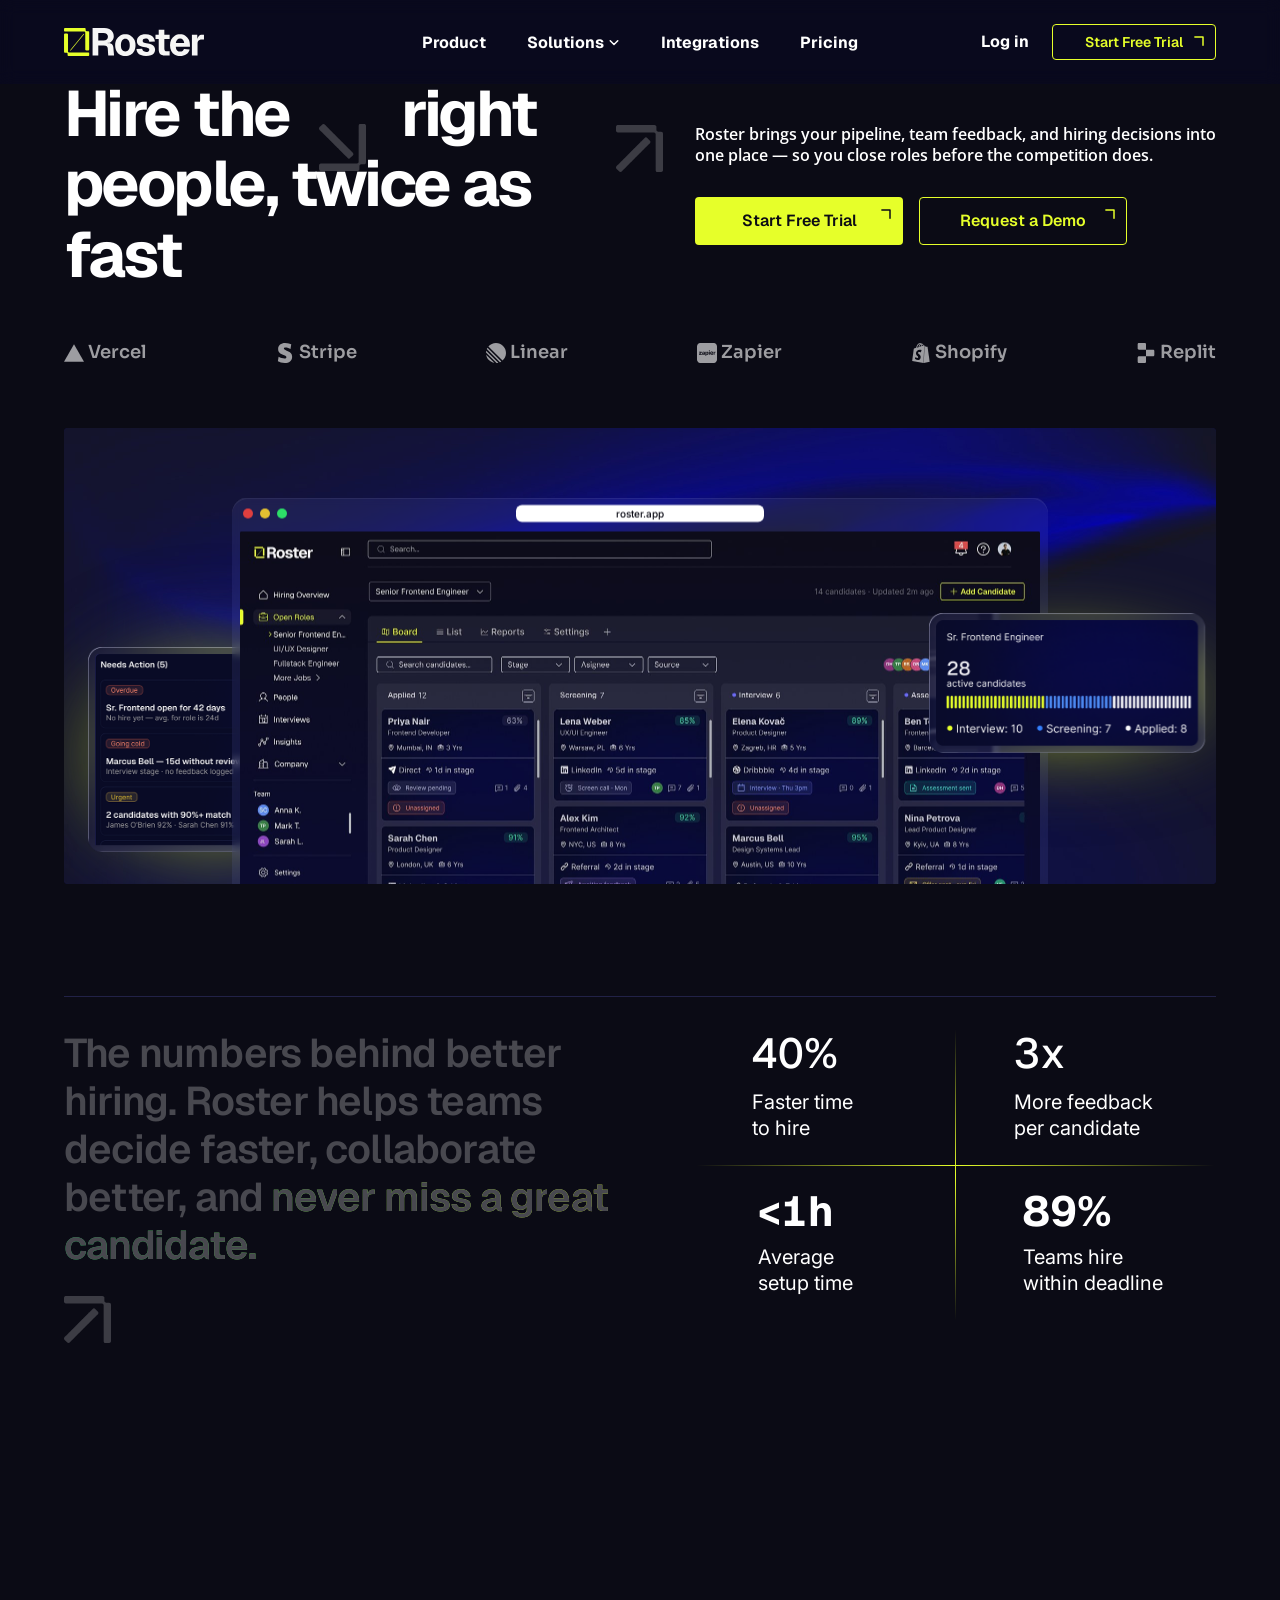
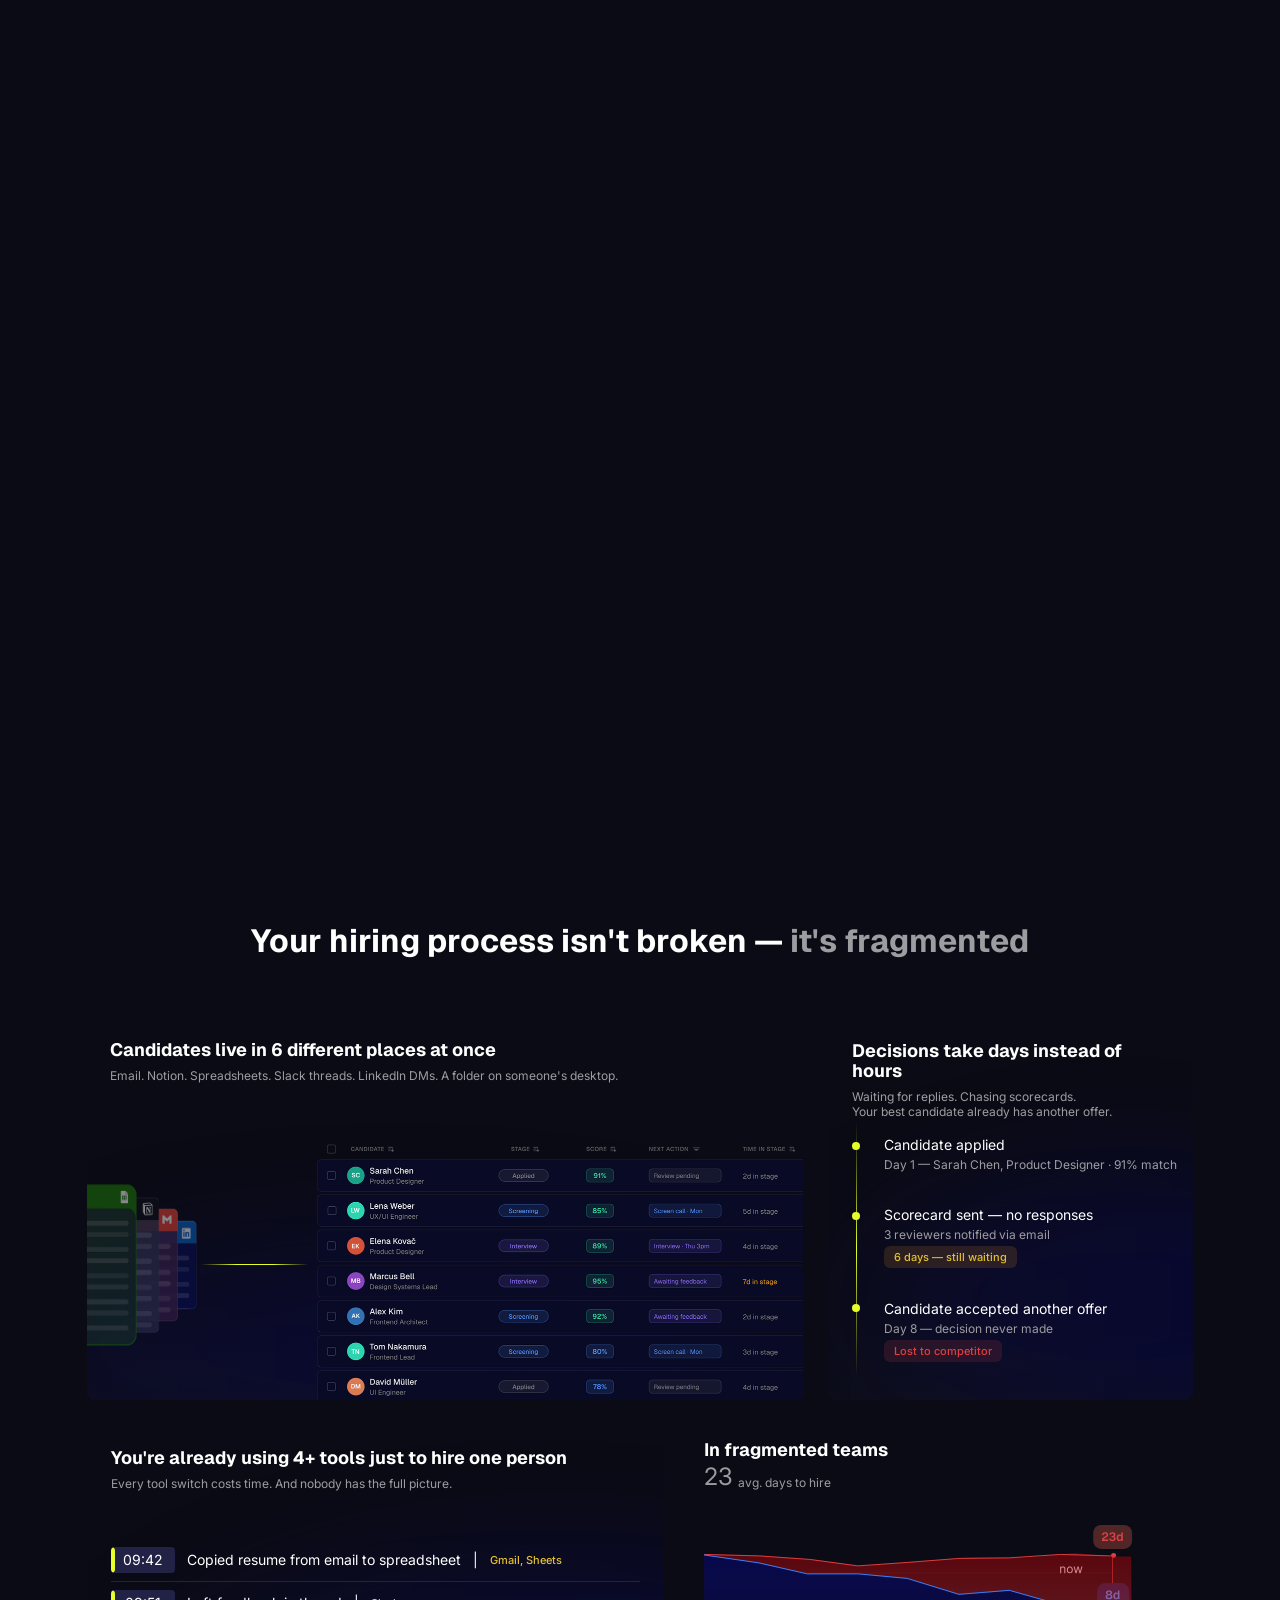
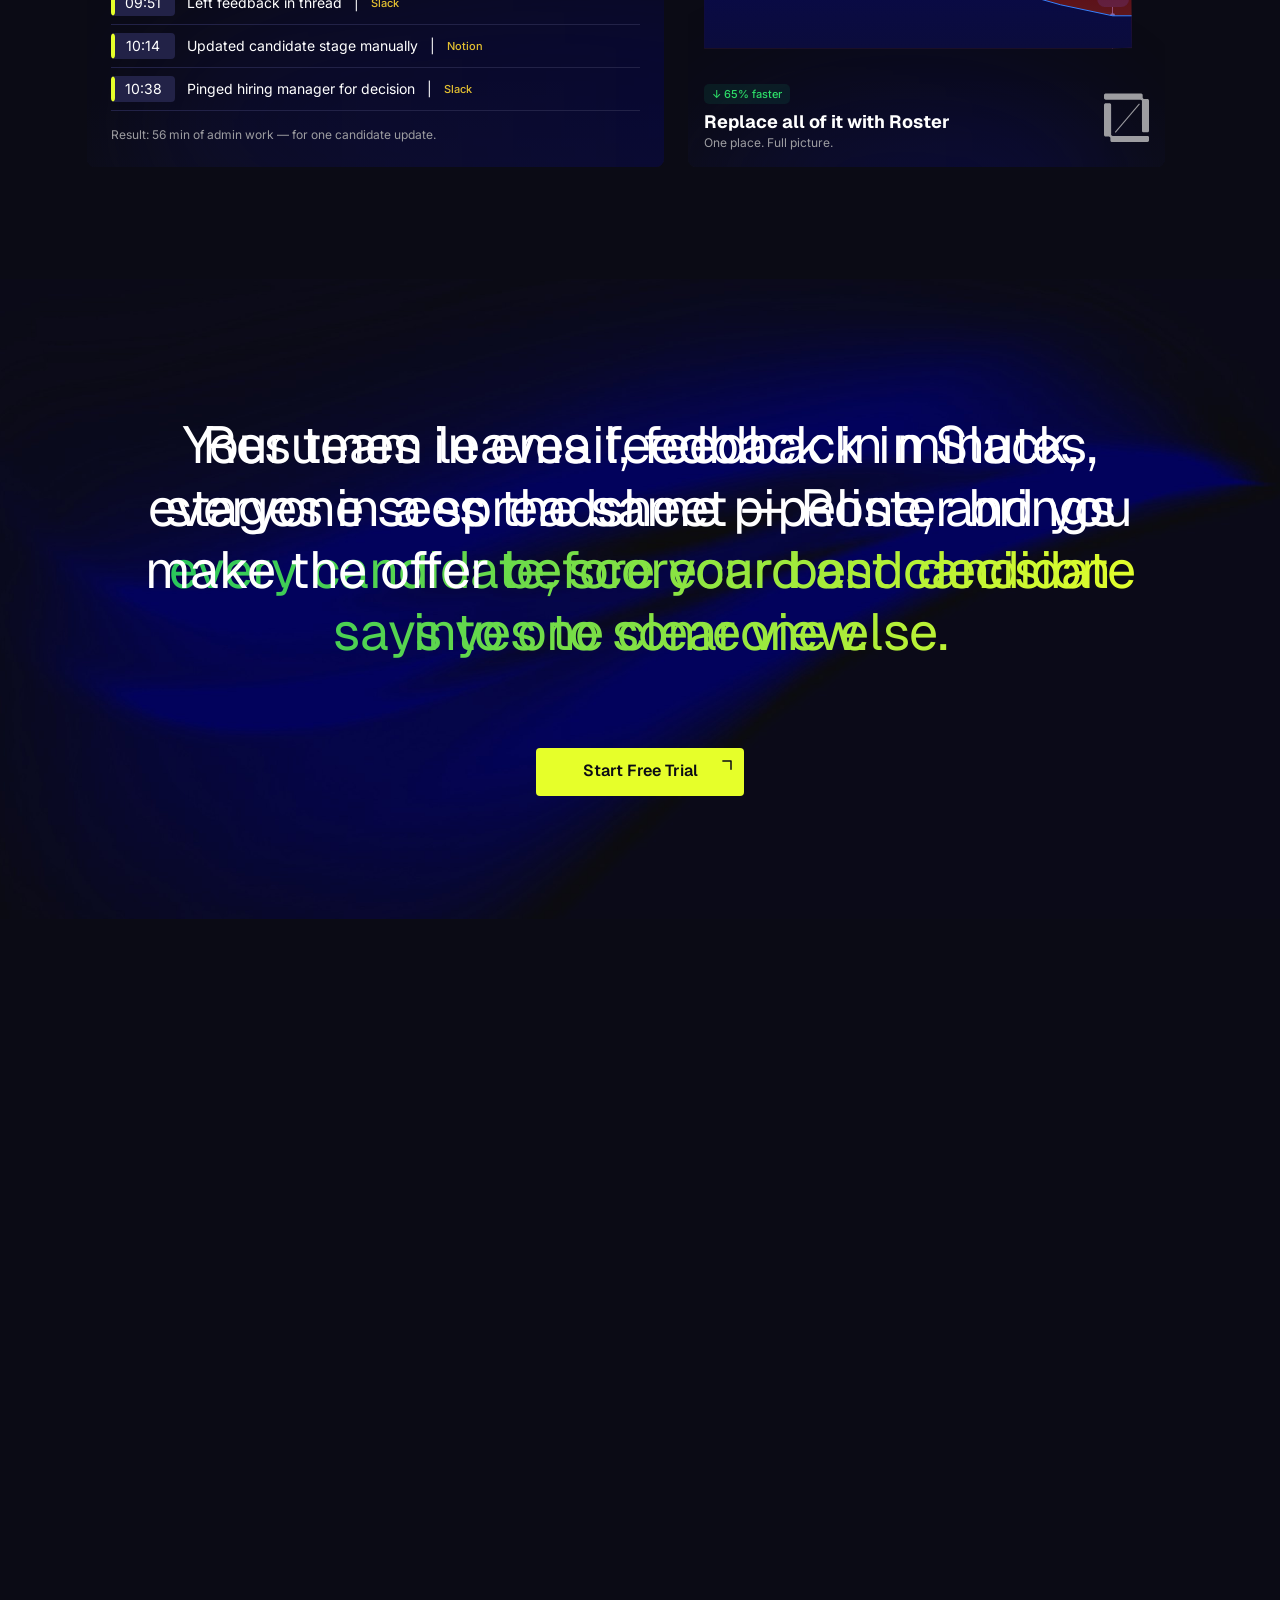
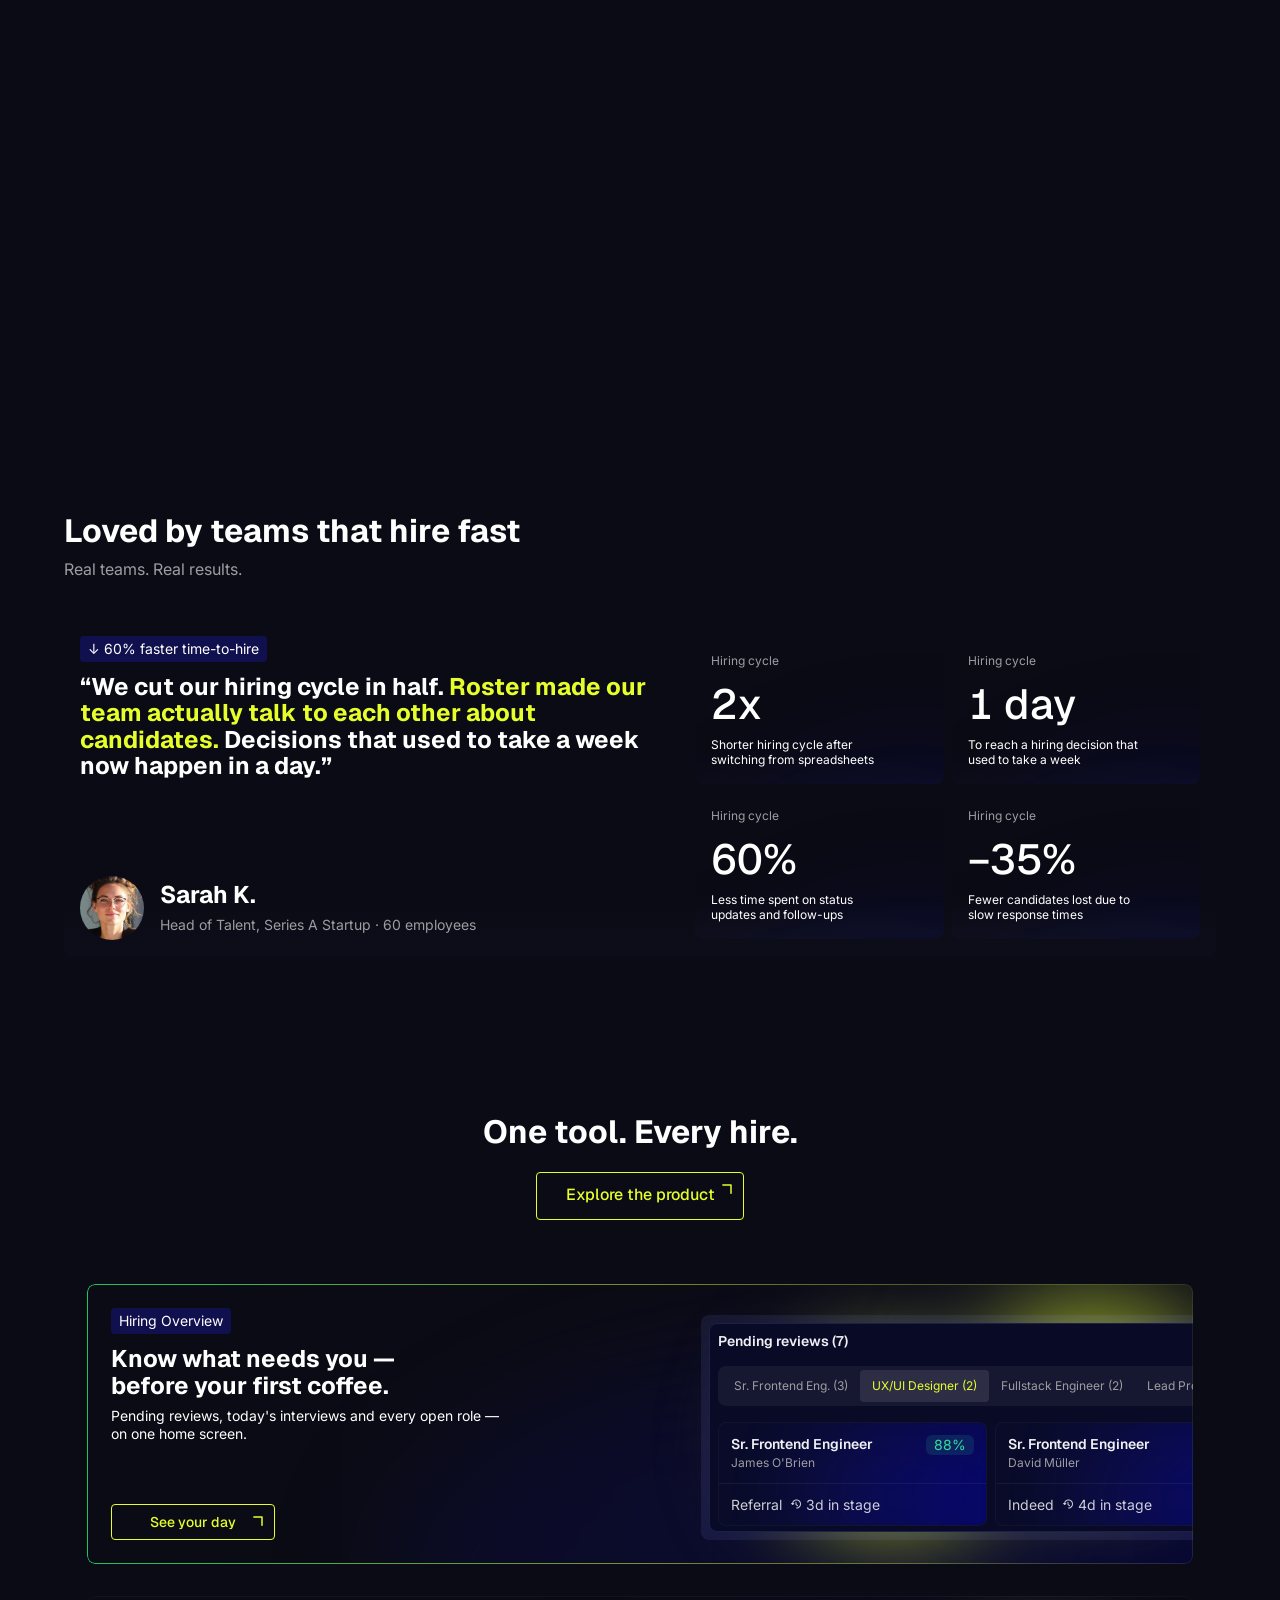
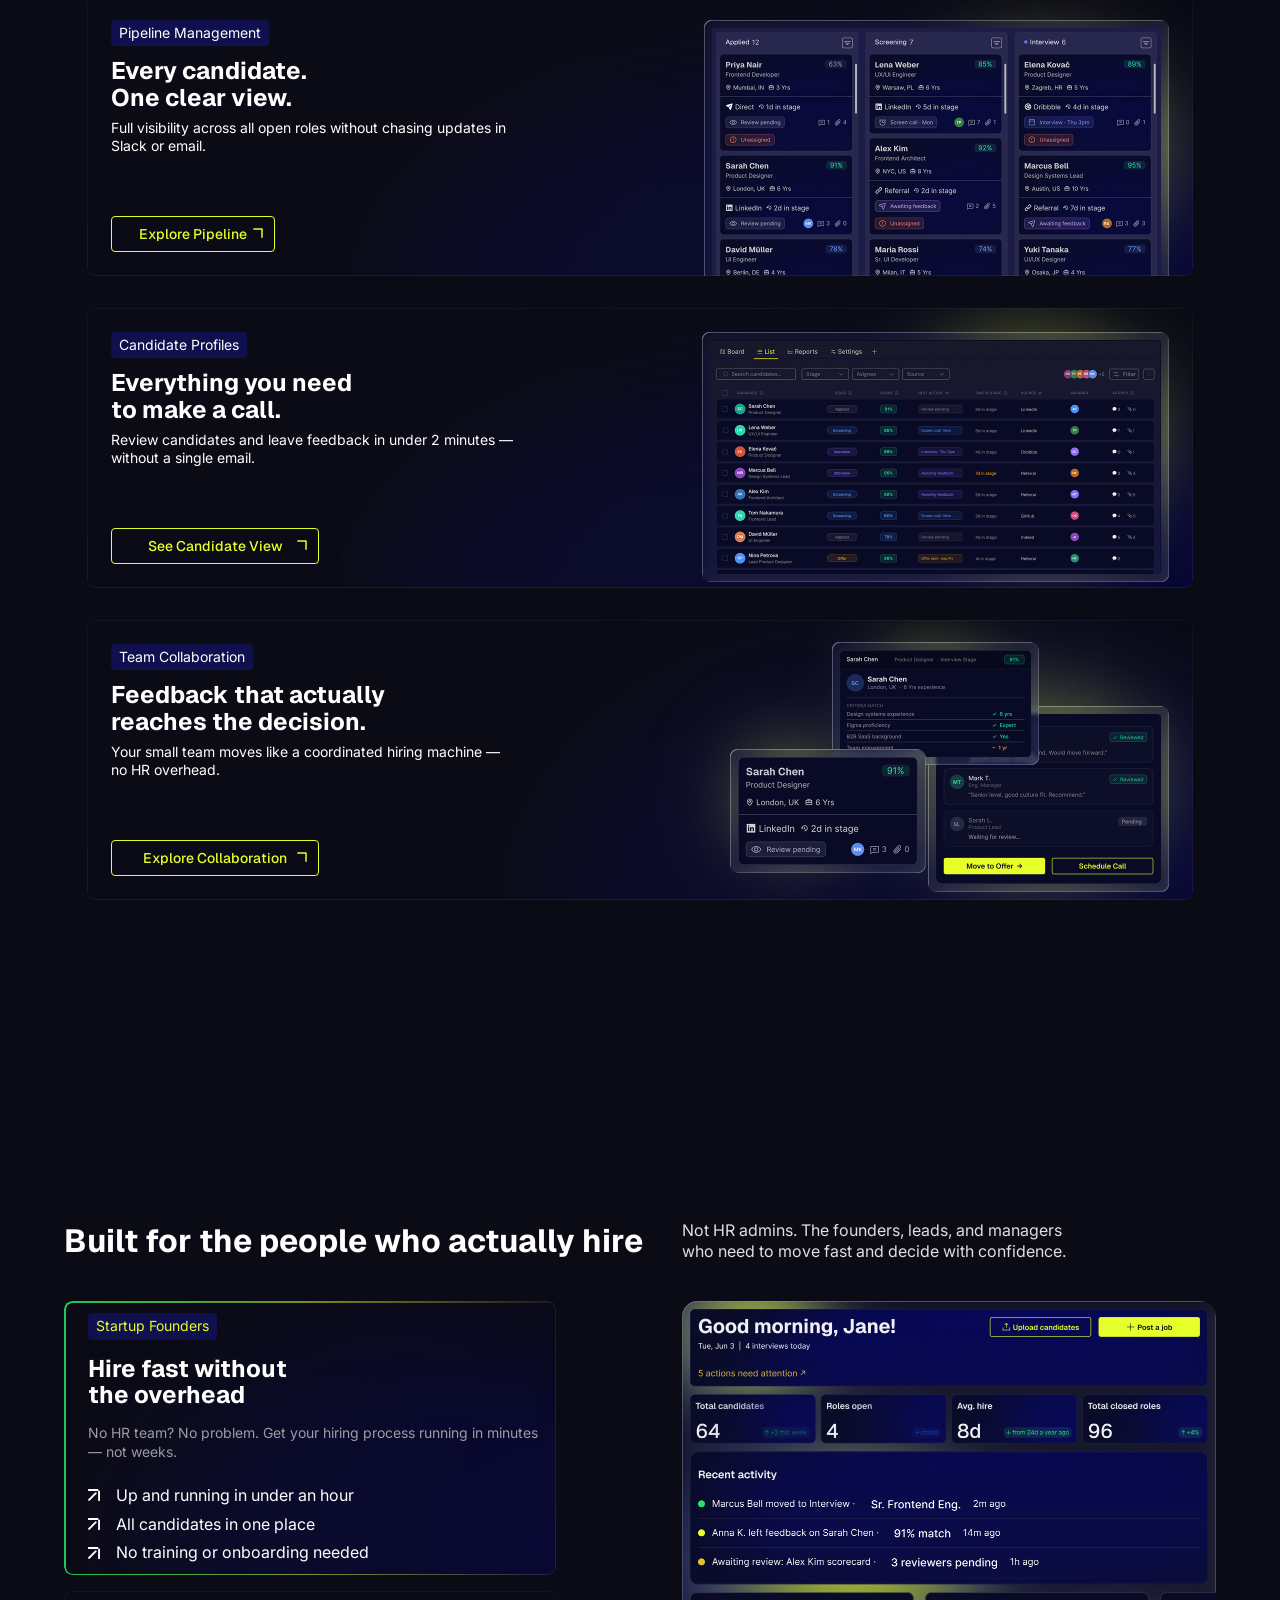
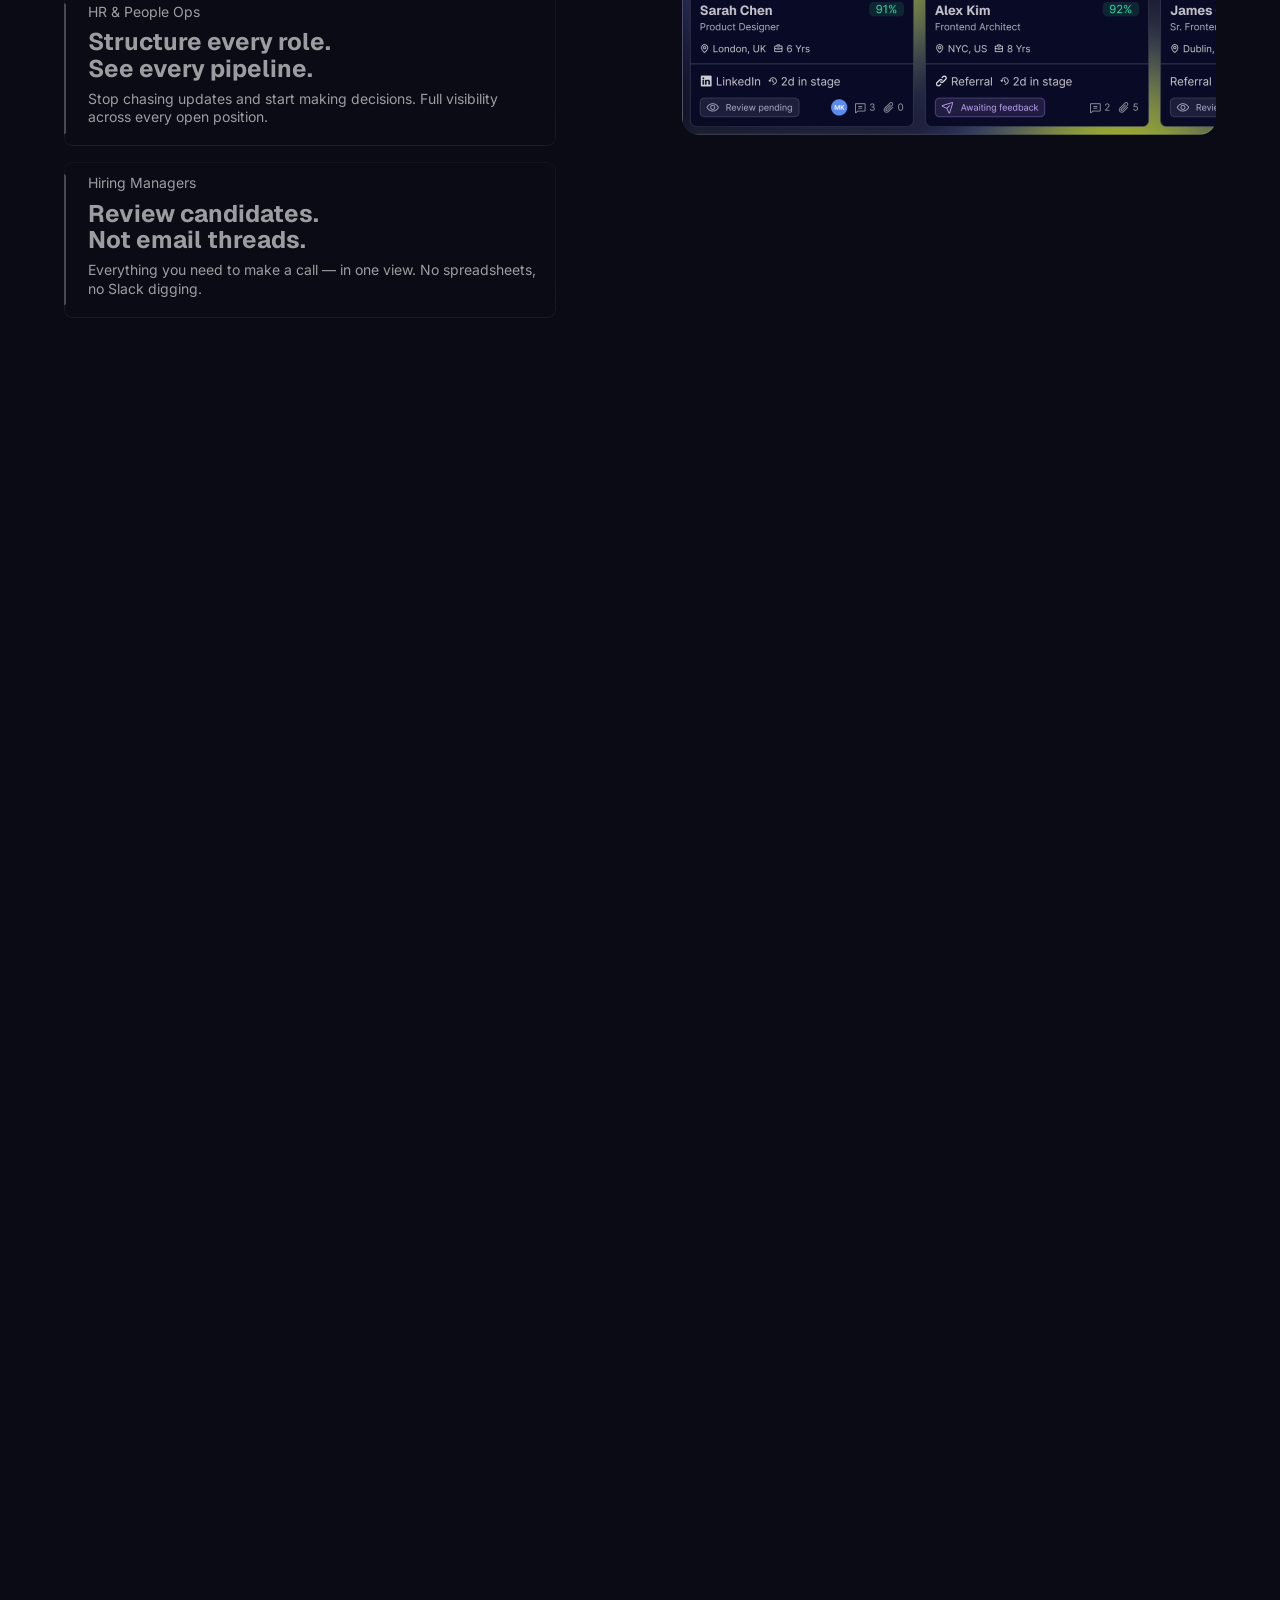
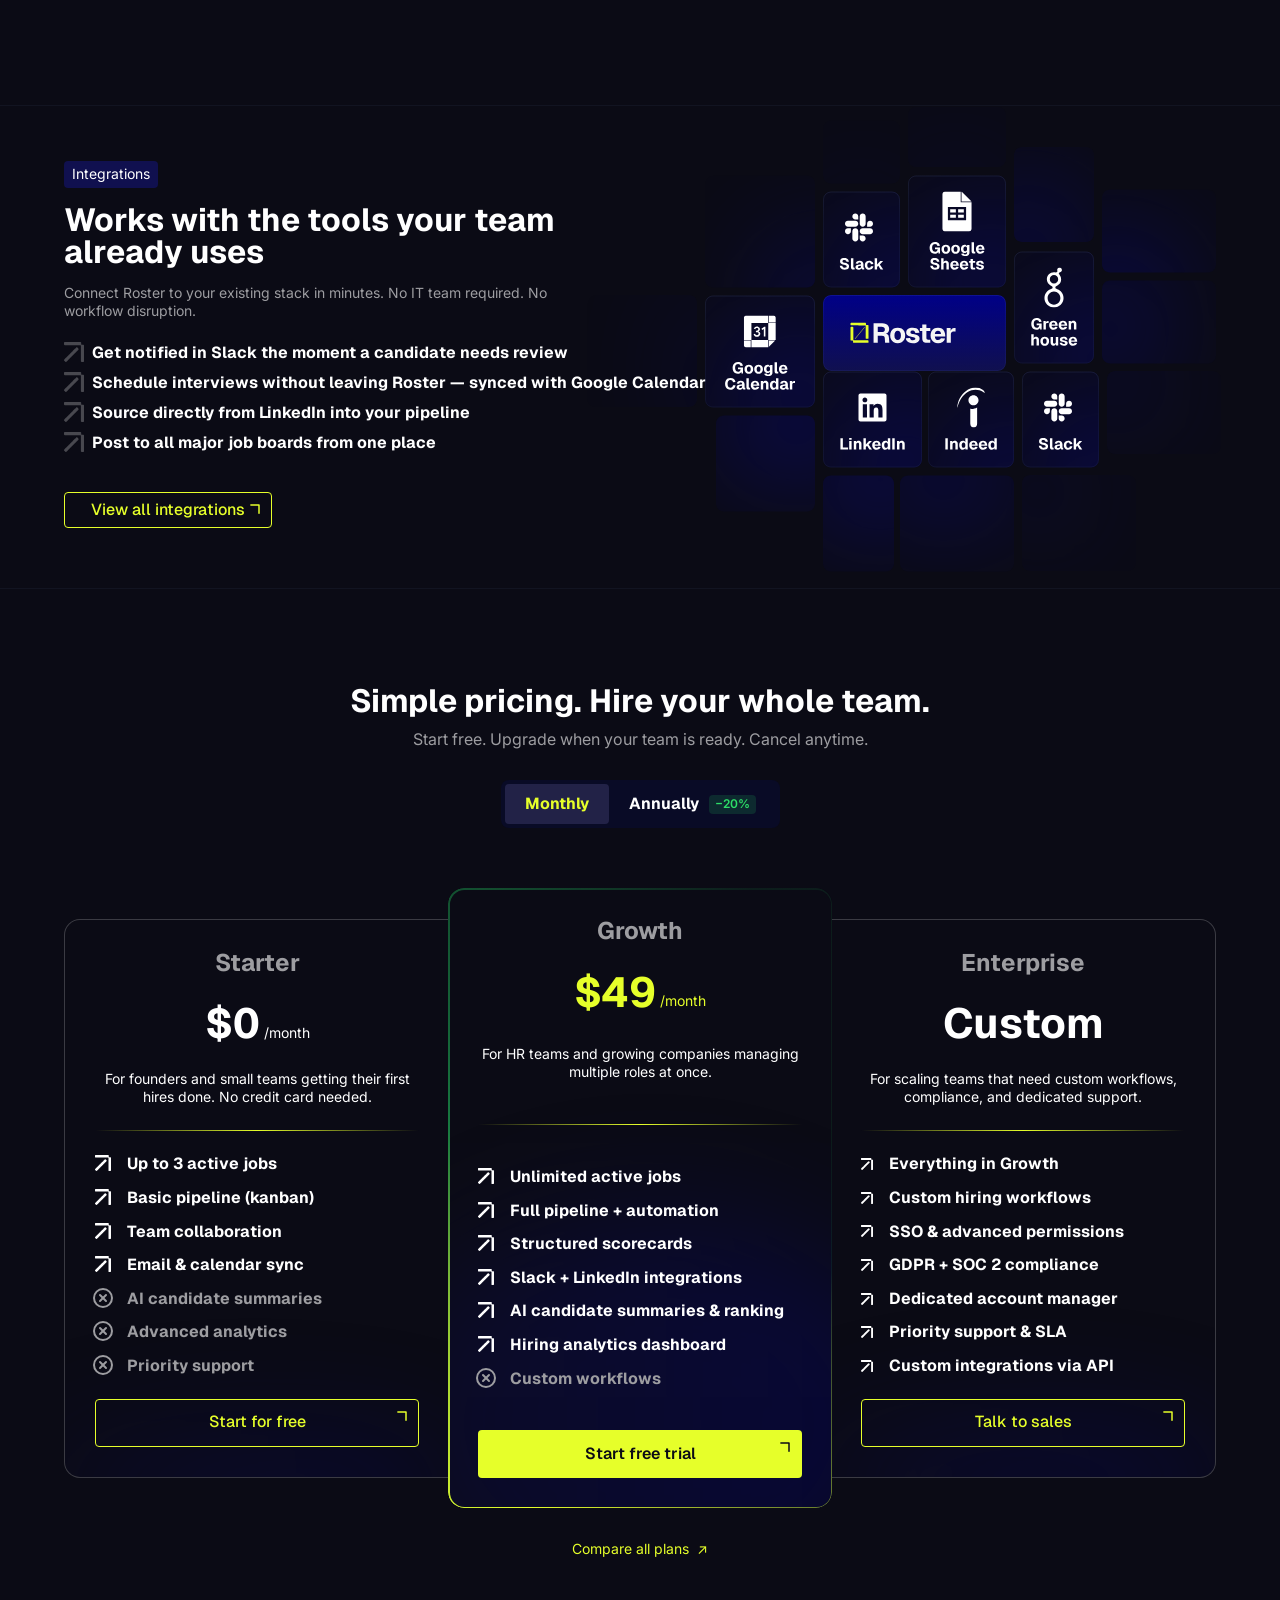
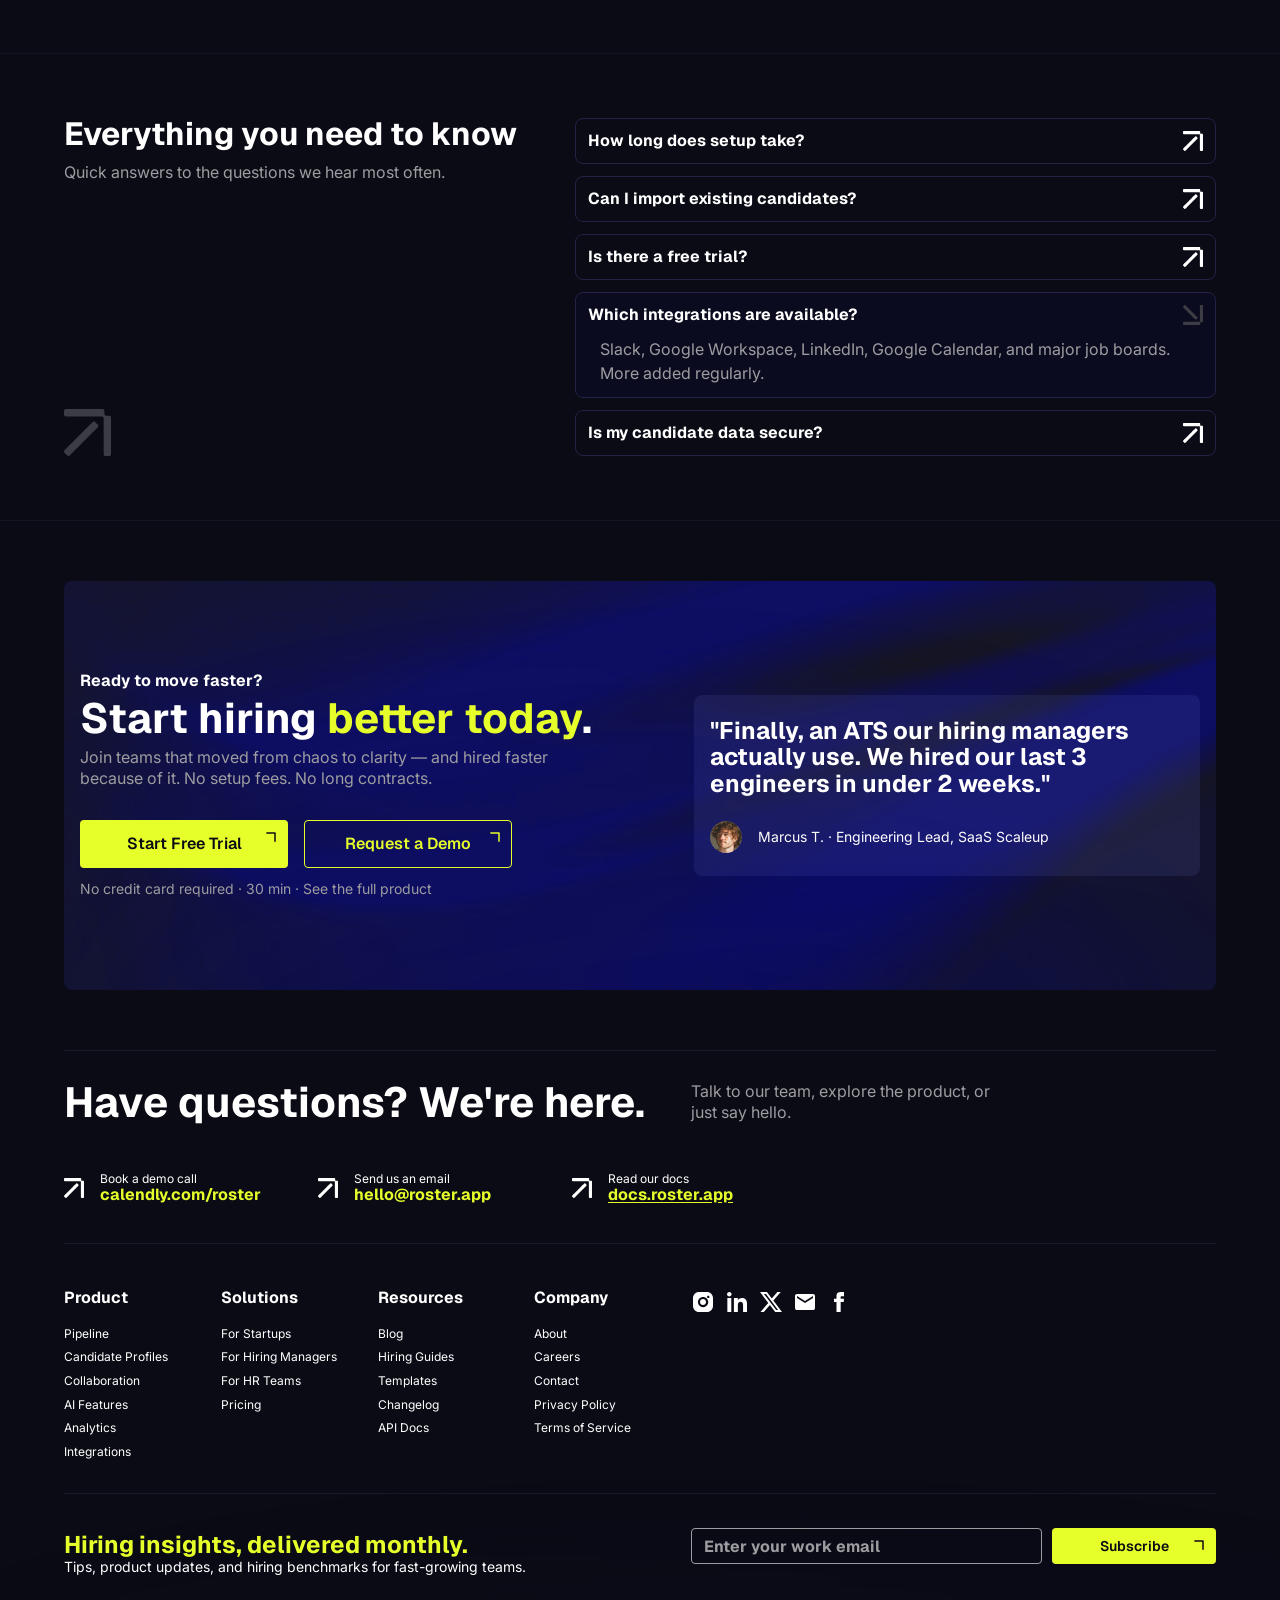
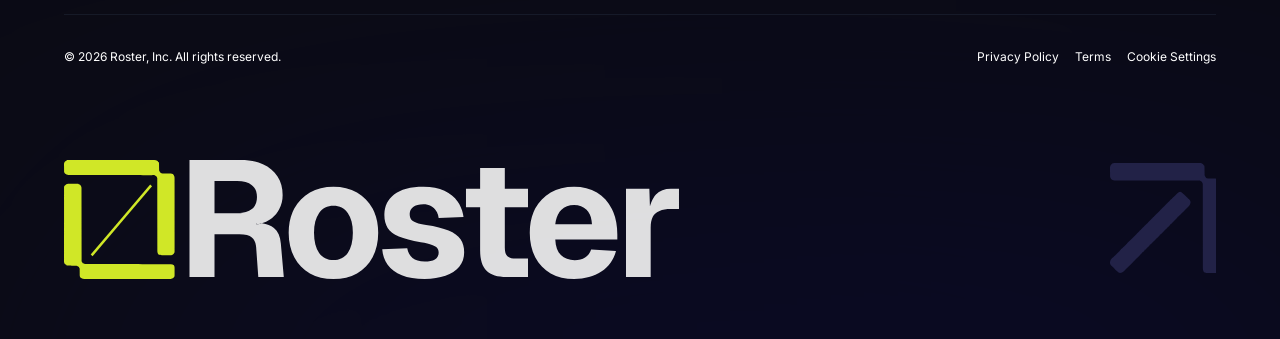
==== roster/index.html @ eaf03694 "Add files via upload" ====
<!doctype html>
<html lang="en">
<head>
<meta charset="utf-8">
<meta name="viewport" content="width=device-width, initial-scale=1">
<!-- meta:start -->
<meta name="description" content="Roster brings your pipeline, team feedback and hiring decisions into one place — so you close roles before the competition does.">
<meta name="theme-color" content="#0B0B15">
<link rel="icon" href="favicon.svg" type="image/svg+xml">
<link rel="icon" href="favicon-32.png" sizes="32x32" type="image/png">
<link rel="apple-touch-icon" href="apple-touch-icon.png">
<meta property="og:type" content="website">
<meta property="og:site_name" content="Roster">
<meta property="og:title" content="Roster — Hire the right people, twice as fast">
<meta property="og:description" content="Roster brings your pipeline, team feedback and hiring decisions into one place — so you close roles before the competition does.">
<meta property="og:image" content="assets/og-image.jpg">
<meta property="og:image:width" content="1200">
<meta property="og:image:height" content="630">
<meta name="twitter:card" content="summary_large_image">
<meta name="twitter:title" content="Roster — Hire the right people, twice as fast">
<meta name="twitter:description" content="Roster brings your pipeline, team feedback and hiring decisions into one place — so you close roles before the competition does.">
<meta name="twitter:image" content="assets/og-image.jpg">
<!-- meta:end -->
<title>Roster — Hire the right people, twice as fast</title>
<link rel="preconnect" href="https://fonts.googleapis.com">
<link rel="preconnect" href="https://fonts.gstatic.com" crossorigin>
<link href="https://fonts.googleapis.com/css2?family=Geist:wght@400;500;600;700&family=Open+Sans:wght@600&family=Sora:wght@600&family=Inter:wght@400;500;600&display=swap" rel="stylesheet">
<link rel="stylesheet" href="styles.css">
</head>
<body>

<!-- ===== Header (Figma: navbar 2062:9150) ===== -->
<header class="navbar" id="navbar">
  <div class="navbar__inner">
    <a class="logo" href="index.html" aria-label="Roster home"><img src="assets/logo.svg" alt="Roster" width="140" height="36"><img class="logo__hover" src="assets/logo-hover.svg" alt="" aria-hidden="true" width="140" height="36"></a>

    <nav class="nav" aria-label="Main">
      <a class="nav__item" href="product.html"><span>Product</span><svg class="nav__arrow" viewBox="0 0 16 16" fill="none" aria-hidden="true"><path d="M4 12L12 4" stroke="#E6FF2A" stroke-width="1.5" stroke-linecap="round" stroke-linejoin="round"/><path d="M5.5 4H12V10.5" stroke="#E6FF2A" stroke-width="1.5" stroke-linecap="round" stroke-linejoin="round"/></svg></a>
      <div class="nav__dd" id="solDd">
        <button class="nav__item nav__item--caret" type="button" aria-expanded="false" aria-controls="solMenu" aria-haspopup="true"><span>Solutions</span><svg class="nav__arrow" viewBox="0 0 16 16" fill="none" aria-hidden="true"><path d="M4 12L12 4" stroke="#E6FF2A" stroke-width="1.5" stroke-linecap="round" stroke-linejoin="round"/><path d="M5.5 4H12V10.5" stroke="#E6FF2A" stroke-width="1.5" stroke-linecap="round" stroke-linejoin="round"/></svg>
          <svg class="caret" viewBox="0 0 12 12" fill="none" aria-hidden="true"><path d="M9.75 4.5L6 8.25L2.25 4.5" stroke="white" stroke-width="1.5" stroke-linecap="round" stroke-linejoin="round"/></svg>
        </button>
        <div class="nav__menu" id="solMenu" role="menu" aria-label="Solutions">
          <a class="nav__menu-item" href="solutions-founders.html" role="menuitem"><span class="nav__menu-ic"><svg viewBox="0 0 20 20" fill="none" aria-hidden="true"><path d="M17.6 9.6l-2.27-.65a5.2 5.2 0 0 1-3.6-3.6L11.08 3.1a.44.44 0 0 0-.84 0l-.65 2.25a5.2 5.2 0 0 1-3.6 3.6l-2.27.65a.44.44 0 0 0 0 .84l2.27.65a5.2 5.2 0 0 1 3.6 3.6l.65 2.27a.44.44 0 0 0 .84 0l.65-2.27a5.2 5.2 0 0 1 3.6-3.6l2.27-.65a.44.44 0 0 0 0-.84z" fill="none" stroke="currentColor" stroke-width="1.2" stroke-linejoin="round" transform="translate(-.66 0)"/></svg></span><span class="nav__menu-txt"><b>For Startup Founders</b><small>Hire fast without the overhead</small></span></a>
          <a class="nav__menu-item" href="solutions-hr.html" role="menuitem"><span class="nav__menu-ic"><svg viewBox="0 0 20 20" fill="none" aria-hidden="true"><path d="M4.375 1.9375H11.875C11.9489 1.93744 12.0225 1.95224 12.0908 1.98047C12.1589 2.00869 12.2213 2.04947 12.2734 2.10156L16.6484 6.47656C16.7005 6.52872 16.7413 6.59109 16.7695 6.65918C16.7978 6.72746 16.8126 6.80111 16.8125 6.875V16.875C16.8125 17.1899 16.6875 17.4921 16.4648 17.7148C16.2421 17.9375 15.9399 18.0625 15.625 18.0625H4.375C4.06006 18.0625 3.75786 17.9375 3.53516 17.7148C3.31246 17.4921 3.1875 17.1899 3.1875 16.875V3.125L3.19336 3.00781C3.22032 2.7359 3.34025 2.48006 3.53516 2.28516C3.75786 2.06246 4.06006 1.9375 4.375 1.9375ZM4.3125 16.9375H15.6875V7.4375H11.875C11.7258 7.4375 11.583 7.37795 11.4775 7.27246C11.372 7.16697 11.3125 7.02418 11.3125 6.875V3.0625H4.3125V16.9375ZM7.5 12.5625H12.5C12.6492 12.5625 12.792 12.622 12.8975 12.7275C13.003 12.833 13.0625 12.9758 13.0625 13.125C13.0625 13.2742 13.003 13.417 12.8975 13.5225C12.792 13.628 12.6492 13.6875 12.5 13.6875H7.5C7.35082 13.6875 7.20803 13.628 7.10254 13.5225C6.99705 13.417 6.9375 13.2742 6.9375 13.125C6.9375 12.9758 6.99705 12.833 7.10254 12.7275C7.20803 12.622 7.35082 12.5625 7.5 12.5625ZM7.5 10.0625H12.5C12.6492 10.0625 12.792 10.122 12.8975 10.2275C13.003 10.333 13.0625 10.4758 13.0625 10.625C13.0625 10.7742 13.003 10.917 12.8975 11.0225C12.792 11.128 12.6492 11.1875 12.5 11.1875H7.5C7.35082 11.1875 7.20803 11.128 7.10254 11.0225C6.99705 10.917 6.9375 10.7742 6.9375 10.625C6.9375 10.4758 6.99705 10.333 7.10254 10.2275C7.20803 10.122 7.35082 10.0625 7.5 10.0625ZM12.4375 6.3125H14.8926L14.7852 6.20605L12.5439 3.96484L12.4375 3.85742V6.3125Z" fill="currentColor"/></svg></span><span class="nav__menu-txt"><b>For HR &amp; People Ops</b><small>Structure every role. See every pipeline.</small></span></a>
          <a class="nav__menu-item" href="solutions-managers.html" role="menuitem"><span class="nav__menu-ic"><svg viewBox="0 0 20 20" fill="none" aria-hidden="true"><path d="M19.3211 9.74688C19.2937 9.68516 18.632 8.21719 17.1609 6.74609C15.2008 4.78594 12.725 3.75 9.99999 3.75C7.27499 3.75 4.79921 4.78594 2.83905 6.74609C1.36796 8.21719 0.703118 9.6875 0.678899 9.74688C0.643362 9.82681 0.625 9.91331 0.625 10.0008C0.625 10.0883 0.643362 10.1748 0.678899 10.2547C0.706243 10.3164 1.36796 11.7836 2.83905 13.2547C4.79921 15.2141 7.27499 16.25 9.99999 16.25C12.725 16.25 15.2008 15.2141 17.1609 13.2547C18.632 11.7836 19.2937 10.3164 19.3211 10.2547C19.3566 10.1748 19.375 10.0883 19.375 10.0008C19.375 9.91331 19.3566 9.82681 19.3211 9.74688ZM9.99999 15C7.5953 15 5.49452 14.1258 3.75546 12.4023C3.0419 11.6927 2.43483 10.8836 1.95312 10C2.4347 9.11636 3.04179 8.30717 3.75546 7.59766C5.49452 5.87422 7.5953 5 9.99999 5C12.4047 5 14.5055 5.87422 16.2445 7.59766C16.9595 8.307 17.5679 9.11619 18.0508 10C17.4875 11.0516 15.0336 15 9.99999 15ZM9.99999 6.25C9.25831 6.25 8.53329 6.46993 7.9166 6.88199C7.29992 7.29404 6.81927 7.87971 6.53544 8.56494C6.25162 9.25016 6.17735 10.0042 6.32205 10.7316C6.46674 11.459 6.82389 12.1272 7.34834 12.6517C7.87279 13.1761 8.54097 13.5333 9.2684 13.6779C9.99583 13.8226 10.7498 13.7484 11.4351 13.4645C12.1203 13.1807 12.7059 12.7001 13.118 12.0834C13.5301 11.4667 13.75 10.7417 13.75 10C13.749 9.00576 13.3535 8.05253 12.6505 7.34949C11.9475 6.64645 10.9942 6.25103 9.99999 6.25ZM9.99999 12.5C9.50554 12.5 9.02219 12.3534 8.61107 12.0787C8.19994 11.804 7.87951 11.4135 7.69029 10.9567C7.50107 10.4999 7.45157 9.99723 7.54803 9.51227C7.64449 9.02732 7.88259 8.58186 8.23222 8.23223C8.58186 7.8826 9.02731 7.6445 9.51227 7.54804C9.99722 7.45157 10.4999 7.50108 10.9567 7.6903C11.4135 7.87952 11.804 8.19995 12.0787 8.61107C12.3534 9.0222 12.5 9.50555 12.5 10C12.5 10.663 12.2366 11.2989 11.7678 11.7678C11.2989 12.2366 10.663 12.5 9.99999 12.5Z" fill="currentColor"/></svg></span><span class="nav__menu-txt"><b>For Hiring Managers</b><small>Review candidates. Not email threads.</small></span></a>
        </div>
      </div>
      <a class="nav__item" href="#"><span>Integrations</span><svg class="nav__arrow" viewBox="0 0 16 16" fill="none" aria-hidden="true"><path d="M4 12L12 4" stroke="#E6FF2A" stroke-width="1.5" stroke-linecap="round" stroke-linejoin="round"/><path d="M5.5 4H12V10.5" stroke="#E6FF2A" stroke-width="1.5" stroke-linecap="round" stroke-linejoin="round"/></svg></a>
      <a class="nav__item" href="pricing.html"><span>Pricing</span><svg class="nav__arrow" viewBox="0 0 16 16" fill="none" aria-hidden="true"><path d="M4 12L12 4" stroke="#E6FF2A" stroke-width="1.5" stroke-linecap="round" stroke-linejoin="round"/><path d="M5.5 4H12V10.5" stroke="#E6FF2A" stroke-width="1.5" stroke-linecap="round" stroke-linejoin="round"/></svg></a>
    </nav>

    <div class="navbar__actions">
      <a class="navbar__login" href="auth.html?mode=login"><span>Log in</span></a>
      <a class="btn btn--secondary btn--sm" href="auth.html">Start Free Trial
        <svg class="btn__arrow" viewBox="0 0 20 20" fill="none" aria-hidden="true"><path d="M6.875 5H15V13.125" stroke="#E6FF2A" stroke-width="1.5" stroke-linecap="round" stroke-linejoin="round"/></svg>
            <svg class="btn__arrow-hover" viewBox="0 0 24 24" fill="none" aria-hidden="true"><path d="M6 18L18 6" stroke="#E6FF2A" stroke-width="1.5" stroke-linecap="round" stroke-linejoin="round"/><path d="M8.25 6H18V15.75" stroke="#E6FF2A" stroke-width="1.5" stroke-linecap="round" stroke-linejoin="round"/></svg>
      </a>
    </div>
  </div>
</header>

<main class="top">
  <!-- ===== Hero (Figma: Hero 02/Desktop/Light 2062:8093) ===== -->
  <section class="hero">
    <div class="hero__content">
      <div class="hero__title">
        <span class="title-arrow title-arrow--1" style="--d:.55s" aria-hidden="true"><img src="assets/title-arrow.svg" alt=""></span>
        <span class="title-arrow title-arrow--2" style="--d:.7s" aria-hidden="true"><img src="assets/title-arrow.svg" alt=""></span>
        <h1 class="reveal" style="--d:.1s">Hire the         right    people, twice as fast</h1>
      </div>

      <div class="hero__side">
        <p class="hero__lead reveal" style="--d:.3s">Roster brings your pipeline, team feedback, and hiring decisions into one place — so you close roles before the competition does.</p>
        <div class="hero__ctas reveal" style="--d:.45s">
          <a class="btn btn--primary btn--md" href="auth.html">Start Free Trial
            <svg class="btn__arrow" viewBox="0 0 20 20" fill="none" aria-hidden="true"><path d="M6.875 5H15V13.125" stroke="#0B0B15" stroke-width="1.5" stroke-linecap="round" stroke-linejoin="round"/></svg>
            <svg class="btn__arrow-hover" viewBox="0 0 24 24" fill="none" aria-hidden="true"><path d="M6 18L18 6" stroke="#232398" stroke-width="2" stroke-linecap="round" stroke-linejoin="round"/><path d="M8.25 6H18V15.75" stroke="#232398" stroke-width="2" stroke-linecap="round" stroke-linejoin="round"/></svg>
          </a>
          <a class="btn btn--secondary btn--md" href="demo.html">Request a Demo
            <svg class="btn__arrow" viewBox="0 0 20 20" fill="none" aria-hidden="true"><path d="M6.875 5H15V13.125" stroke="#E6FF2A" stroke-width="1.5" stroke-linecap="round" stroke-linejoin="round"/></svg>
            <svg class="btn__arrow-hover" viewBox="0 0 24 24" fill="none" aria-hidden="true"><path d="M6 18L18 6" stroke="#E6FF2A" stroke-width="1.5" stroke-linecap="round" stroke-linejoin="round"/><path d="M8.25 6H18V15.75" stroke="#E6FF2A" stroke-width="1.5" stroke-linecap="round" stroke-linejoin="round"/></svg>
          </a>
        </div>
      </div>
    </div>
  </section>

  <!-- ===== Logos + product window (Figma: Stats / 50 / 2062:8101) ===== -->
  <section class="stats">
    <div class="logos">
      <div class="logos__track">
      <div class="logos__item reveal" style="--d:.6s">
        <svg viewBox="0 0 20 20" fill="none" aria-hidden="true"><path d="M10 1.33984L20 18.6598H0L10 1.33984Z" fill="#9D9DA1"/></svg>Vercel
      </div>
      <div class="logos__item reveal" style="--d:.68s">
        <svg viewBox="0 0 20 20" fill="none" aria-hidden="true"><path d="M11.6444 7.625C9.83437 6.95333 8.84771 6.43667 8.84771 5.6175C8.84771 4.925 9.41687 4.53 10.4319 4.53C12.2877 4.53 14.1944 5.245 15.5069 5.88917L16.2485 1.31083C15.2077 0.8125 13.0785 0 10.1352 0C8.05354 0 6.32188 0.545 5.08437 1.56C3.79771 2.6225 3.12854 4.16 3.12854 6.015C3.12854 9.38083 5.18437 10.815 8.52521 12.0308C10.6794 12.7975 11.396 13.3425 11.396 14.1833C11.396 15 10.696 15.4708 9.43438 15.4708C7.87188 15.4708 5.29688 14.7033 3.60938 13.7133L2.85938 18.3425C4.31021 19.1583 6.98521 20 9.75937 20C11.9602 20 13.7952 19.48 15.0327 18.4892C16.4194 17.4017 17.1369 15.7925 17.1369 13.7125C17.1369 10.2725 15.0335 8.83667 11.6419 7.625H11.6444Z" fill="#9D9DA1"/></svg>Stripe
      </div>
      <div class="logos__item reveal" style="--d:.76s">
        <svg viewBox="0 0 20 20" fill="none" aria-hidden="true"><path d="M2.405 3.48334C3.34332 2.38966 4.50724 1.51204 5.81683 0.910758C7.12642 0.309475 8.55064 -0.00122317 9.99167 3.61882e-06C15.52 3.61882e-06 20 4.48 20 10.0075C20 13.0408 18.65 15.76 16.5167 17.595L2.40583 3.48334H2.405ZM1.51417 4.68834L15.3108 18.485C14.8742 18.76 14.415 19.0017 13.9358 19.2067L0.7925 6.06417C0.998333 5.585 1.24 5.125 1.51417 4.68834ZM0.268333 7.63584L12.3642 19.7317C11.7725 19.875 11.1617 19.9667 10.535 20L0 9.465C0.0327706 8.8483 0.122599 8.23597 0.268333 7.63584ZM0.126667 11.6875L8.3125 19.8742C6.26834 19.5249 4.38296 18.5498 2.91658 17.0834C1.45019 15.617 0.475084 13.7317 0.125833 11.6875H0.126667Z" fill="#9D9DA1"/></svg>Linear
      </div>
      <div class="logos__item reveal" style="--d:.84s">
        <svg viewBox="0 0 20 20" fill="none" aria-hidden="true"><path d="M3.46418 8.14703e-06C3.00879 -0.000651408 2.55775 0.0886123 2.13695 0.262678C1.71614 0.436744 1.33384 0.692185 1.01199 1.01435C0.690138 1.33651 0.435064 1.71905 0.261403 2.14003C0.0877424 2.561 -0.00108748 3.01212 1.00474e-05 3.46751V16.5325C-0.00108748 16.9879 0.0877424 17.439 0.261403 17.86C0.435064 18.281 0.690138 18.6635 1.01199 18.9857C1.33384 19.3078 1.71614 19.5633 2.13695 19.7373C2.55775 19.9114 3.00879 20.0007 3.46418 20H16.5325C16.9881 20.001 17.4395 19.912 17.8606 19.7381C18.2818 19.5642 18.6644 19.3088 18.9866 18.9866C19.3088 18.6644 19.5642 18.2818 19.7381 17.8606C19.912 17.4395 20.001 16.9881 20 16.5325V3.46751C20.001 3.01187 19.912 2.56053 19.7381 2.13938C19.5642 1.71824 19.3088 1.33559 18.9866 1.01341C18.6644 0.691226 18.2818 0.43585 17.8606 0.261942C17.4395 0.0880341 16.9881 -0.000980579 16.5325 8.14703e-06H3.46418ZM12.3058 7.30084H12.3308C12.3962 7.29825 12.4614 7.30902 12.5225 7.33251C12.5848 7.35521 12.6418 7.39037 12.69 7.43584C12.7787 7.53424 12.8269 7.66254 12.825 7.79501C12.8294 7.92888 12.7809 8.05909 12.69 8.15751C12.6422 8.20427 12.5851 8.24059 12.5225 8.26417C12.4617 8.28873 12.3964 8.30064 12.3308 8.29917C12.2638 8.30258 12.1968 8.29061 12.135 8.26417C12.0726 8.24004 12.0158 8.20332 11.9682 8.15629C11.9206 8.10927 11.8832 8.05295 11.8583 7.99084C11.8338 7.92859 11.823 7.8618 11.8267 7.79501C11.8251 7.66136 11.876 7.53242 11.9683 7.43584C12.0595 7.34938 12.1802 7.30107 12.3058 7.30084ZM14.6833 8.61084C14.7083 8.61417 14.7342 8.61417 14.7625 8.61417C15.0333 8.60501 15.3008 8.66751 15.5433 8.79667C15.7417 8.91667 15.9025 9.09251 16.0033 9.30417C16.11 9.53667 16.1608 9.78918 16.1575 10.0442V10.205C16.1608 10.2658 16.1608 10.3267 16.1575 10.3875H14.0758C14.0783 10.5767 14.1383 10.7625 14.2458 10.9225C14.3122 10.9986 14.3955 11.0582 14.4889 11.0965C14.5824 11.1349 14.6835 11.1509 14.7842 11.1433C14.9279 11.1557 15.0713 11.1154 15.1875 11.03C15.2775 10.9638 15.3445 10.8712 15.3792 10.765L16.1417 10.9792C16.0975 11.1436 16.0179 11.2963 15.9083 11.4267C15.7917 11.5592 15.6408 11.6633 15.4742 11.7225C15.2513 11.8044 15.0148 11.8428 14.7775 11.8358C14.4861 11.8449 14.1976 11.7744 13.9433 11.6317C13.7032 11.4975 13.5098 11.2931 13.3892 11.0458C13.2573 10.7776 13.1924 10.4813 13.2 10.1825C13.1753 9.75673 13.319 9.3383 13.6 9.01751C13.8969 8.75013 14.2839 8.60486 14.6833 8.61084ZM6.67751 8.63001C6.81251 8.63334 6.94834 8.65168 7.07751 8.69584C7.25001 8.75001 7.41084 8.84084 7.54668 8.95751C7.76334 9.20917 7.87418 9.53417 7.85168 9.86417V11.7608H7.10834L7.01751 11.1683H6.96334C6.91001 11.3042 6.83418 11.4267 6.73668 11.5342C6.64901 11.6281 6.54291 11.703 6.42501 11.7542C6.30607 11.8056 6.17696 11.8293 6.04751 11.8233C5.78866 11.8364 5.5334 11.7586 5.32584 11.6033C5.23131 11.5211 5.15729 11.418 5.10968 11.3021C5.06208 11.1862 5.04222 11.0608 5.05168 10.9358C5.04581 10.8129 5.06745 10.6902 5.11501 10.5767C5.15963 10.4625 5.22842 10.3593 5.31668 10.2742C5.56385 10.0827 5.87457 9.99248 6.18584 10.0217H6.97918V9.87084C6.98682 9.73536 6.94672 9.60148 6.86584 9.49251C6.81794 9.44594 6.76049 9.41034 6.69746 9.38818C6.63444 9.36602 6.56735 9.35783 6.50084 9.36417C6.39117 9.3577 6.28192 9.38256 6.18584 9.43584C6.10967 9.486 6.05292 9.56068 6.02501 9.64751L5.20001 9.52751C5.23128 9.35575 5.30489 9.19449 5.41418 9.05834C5.53084 8.91334 5.68168 8.80667 5.85834 8.74334C6.07584 8.66751 6.30834 8.63001 6.54168 8.63584C6.58584 8.63334 6.63001 8.63001 6.67751 8.63001ZM10.3308 8.63584C10.4758 8.63584 10.62 8.66751 10.7525 8.73084C10.9042 8.80001 11.0358 8.90667 11.1342 9.04251C11.3483 9.39501 11.4483 9.80167 11.4267 10.2142C11.4515 10.637 11.3484 11.0575 11.1308 11.4208C11.04 11.5593 10.9147 11.6718 10.7673 11.7473C10.6199 11.8228 10.4555 11.8588 10.29 11.8517C10.12 11.8517 9.95584 11.8142 9.80501 11.7383C9.63413 11.6578 9.49383 11.5242 9.40501 11.3575C9.36689 11.2959 9.33506 11.2305 9.31001 11.1625H9.27251L9.27584 12.6492H8.39334V8.72167H9.14668L9.24418 9.39251H9.29168C9.34834 9.21917 9.43918 9.05834 9.56501 8.92584C9.65579 8.83191 9.76513 8.75791 9.88608 8.70855C10.007 8.6592 10.1369 8.63557 10.2675 8.63917H10.3308V8.63584ZM16.63 8.70584H17.3825L17.4767 9.37667H17.5208C17.5588 9.23061 17.6254 9.09352 17.7167 8.97334C17.7857 8.88567 17.8753 8.81639 17.9775 8.77167C18.079 8.72424 18.1906 8.70249 18.3025 8.70834H18.4975V9.58418H18.1633C18.0771 9.56551 17.9877 9.56779 17.9025 9.59084C17.8172 9.6139 17.7392 9.65836 17.6758 9.72001C17.6109 9.77963 17.5612 9.85392 17.5308 9.93667C17.503 10.0209 17.4953 10.1106 17.5083 10.1983V11.7608H16.63V8.70584ZM2.03418 8.70834H4.75251V9.45501L3.10834 10.92L3.13668 11.0142H4.78084L4.81584 11.7642H2.00001V11.0142L3.60918 9.55251L3.57168 9.45501H2.03418V8.70834ZM11.88 8.70834H12.7592V11.7575H11.88V8.70834ZM14.7492 9.27834L14.765 9.29167C14.6659 9.27853 14.5651 9.29146 14.4725 9.32917C14.3805 9.36623 14.2986 9.42447 14.2333 9.49917C14.1417 9.62834 14.0883 9.77917 14.0758 9.93417H15.3633C15.335 9.49584 15.1492 9.27834 14.7467 9.27834H14.7492ZM9.98418 9.41417C9.96251 9.41417 9.93668 9.41417 9.91501 9.41751C9.82679 9.41454 9.7389 9.42956 9.65668 9.46167C9.57477 9.49812 9.50171 9.55185 9.44251 9.61917C9.31662 9.78479 9.2561 9.99096 9.27251 10.1983V10.2517C9.26001 10.4658 9.32001 10.6742 9.44251 10.8442C9.49766 10.9158 9.57025 10.972 9.65334 11.0075C9.73483 11.0464 9.82489 11.0639 9.91501 11.0583C10.0075 11.0664 10.1006 11.0502 10.185 11.0115C10.2694 10.9728 10.3424 10.9129 10.3967 10.8375C10.5133 10.6517 10.5667 10.4375 10.5542 10.2208C10.5661 10.0125 10.5134 9.8056 10.4033 9.62834C10.353 9.56457 10.2895 9.51242 10.2172 9.47545C10.1448 9.43849 10.0653 9.41759 9.98418 9.41417ZM6.22668 10.4692C6.14512 10.4732 6.06695 10.503 6.00334 10.5542C5.97252 10.5839 5.94817 10.6197 5.93182 10.6593C5.91547 10.6988 5.90748 10.7414 5.90834 10.7842C5.90834 10.8283 5.91501 10.8725 5.93084 10.9133C5.94692 10.9547 5.97163 10.9922 6.00334 11.0233C6.09855 11.0936 6.21637 11.1263 6.33418 11.115V11.1183C6.50355 11.1247 6.66971 11.0709 6.80334 10.9667C6.85971 10.9208 6.90485 10.8626 6.93532 10.7966C6.96579 10.7306 6.98079 10.6585 6.97918 10.5858V10.4692H6.22668Z" fill="#9D9DA1"/></svg>Zapier
      </div>
      <div class="logos__item reveal" style="--d:.92s">
        <svg viewBox="0 0 20 20" fill="none" aria-hidden="true"><path d="M12.7773 19.9825L18.7906 18.6817C18.7906 18.6817 16.6206 4.00417 16.6031 3.90667C16.5881 3.81 16.5081 3.74667 16.4273 3.74667C16.3465 3.74667 14.8198 3.63333 14.8198 3.63333C14.8198 3.63333 13.7573 2.57167 13.6206 2.4575C13.5831 2.42667 13.5581 2.41 13.5198 2.39583L12.7581 19.9825H12.7773ZM9.75479 9.42083C9.75479 9.42083 9.07979 9.0675 8.27646 9.0675C7.07062 9.0675 7.02313 9.8225 7.02313 10.0183C7.02313 11.045 9.72312 11.4475 9.72312 13.8758C9.72312 15.7883 8.52312 17.0092 6.88479 17.0092C4.92312 17.0092 3.93479 15.7883 3.93479 15.7883L4.47313 14.05C4.47313 14.05 5.51062 14.9383 6.37313 14.9383C6.93563 14.9383 7.18562 14.4842 7.18562 14.1617C7.18562 12.8125 4.97396 12.75 4.97396 10.5292C4.94563 8.665 6.28312 6.84917 8.99646 6.84917C10.044 6.84917 10.559 7.15 10.559 7.15L9.77146 9.4125L9.75479 9.42083ZM9.30479 0.691667C9.41813 0.691667 9.53062 0.723333 9.64229 0.804167C8.82229 1.19167 7.92229 2.17 7.55229 4.13083C7.00563 4.30833 6.47479 4.46833 5.97813 4.6125C6.41062 3.125 7.45563 0.7 9.30479 0.7V0.691667ZM10.334 3.14917V3.26167C9.70562 3.455 9.01479 3.665 8.33896 3.875C8.72729 2.39417 9.44979 1.67083 10.0765 1.39917C10.2373 1.81667 10.334 2.37917 10.334 3.14917ZM10.7831 1.2875C11.3615 1.34917 11.734 2.01 11.974 2.75C11.6831 2.845 11.3615 2.9425 11.009 3.055V2.845C11.009 2.21833 10.929 1.7025 10.7831 1.28583V1.2875ZM13.2765 2.36167C13.2598 2.36167 13.2265 2.37917 13.2115 2.37917C13.1965 2.37917 12.9706 2.44167 12.6165 2.55417C12.264 1.52667 11.6365 0.579167 10.5265 0.579167H10.4306C10.109 0.174167 9.72062 0 9.38396 0C6.79563 0 5.55896 3.23083 5.17146 4.87167C4.17646 5.17583 3.45229 5.40167 3.37146 5.43333C2.80896 5.61083 2.79313 5.62667 2.72813 6.15833C2.66563 6.54333 1.20312 17.8775 1.20312 17.8775L12.504 20L13.2765 2.36167Z" fill="#9D9DA1"/></svg>Shopify
      </div>
      <div class="logos__item reveal" style="--d:1s">
        <svg viewBox="0 0 20 20" fill="none" aria-hidden="true"><path d="M1.67188 1.25C1.67187 0.918479 1.80357 0.600537 2.03799 0.366116C2.27241 0.131696 2.59035 0 2.92188 0L8.75521 0C9.08673 0 9.40467 0.131696 9.63909 0.366116C9.87351 0.600537 10.0052 0.918479 10.0052 1.25V6.66667H2.92188C2.59035 6.66667 2.27241 6.53497 2.03799 6.30055C1.80357 6.06613 1.67188 5.74819 1.67188 5.41667V1.25ZM10.0052 6.66667H17.0885C17.4201 6.66667 17.738 6.79836 17.9724 7.03278C18.2068 7.2672 18.3385 7.58515 18.3385 7.91667V12.0833C18.3385 12.4149 18.2068 12.7328 17.9724 12.9672C17.738 13.2016 17.4201 13.3333 17.0885 13.3333H10.0052V6.66667ZM1.67188 14.5833C1.67187 14.2518 1.80357 13.9339 2.03799 13.6995C2.27241 13.465 2.59035 13.3333 2.92188 13.3333H10.0052V18.75C10.0052 19.0815 9.87351 19.3995 9.63909 19.6339C9.40467 19.8683 9.08673 20 8.75521 20H2.92188C2.59035 20 2.27241 19.8683 2.03799 19.6339C1.80357 19.3995 1.67188 19.0815 1.67188 18.75V14.5833Z" fill="#9D9DA1"/></svg>Replit
      </div>
    
      <div class="logos__item is-dup" aria-hidden="true">
        <svg viewBox="0 0 20 20" fill="none" aria-hidden="true"><path d="M10 1.33984L20 18.6598H0L10 1.33984Z" fill="#9D9DA1"/></svg>Vercel
      </div>
      <div class="logos__item is-dup" aria-hidden="true">
        <svg viewBox="0 0 20 20" fill="none" aria-hidden="true"><path d="M11.6444 7.625C9.83437 6.95333 8.84771 6.43667 8.84771 5.6175C8.84771 4.925 9.41687 4.53 10.4319 4.53C12.2877 4.53 14.1944 5.245 15.5069 5.88917L16.2485 1.31083C15.2077 0.8125 13.0785 0 10.1352 0C8.05354 0 6.32188 0.545 5.08437 1.56C3.79771 2.6225 3.12854 4.16 3.12854 6.015C3.12854 9.38083 5.18437 10.815 8.52521 12.0308C10.6794 12.7975 11.396 13.3425 11.396 14.1833C11.396 15 10.696 15.4708 9.43438 15.4708C7.87188 15.4708 5.29688 14.7033 3.60938 13.7133L2.85938 18.3425C4.31021 19.1583 6.98521 20 9.75937 20C11.9602 20 13.7952 19.48 15.0327 18.4892C16.4194 17.4017 17.1369 15.7925 17.1369 13.7125C17.1369 10.2725 15.0335 8.83667 11.6419 7.625H11.6444Z" fill="#9D9DA1"/></svg>Stripe
      </div>
      <div class="logos__item is-dup" aria-hidden="true">
        <svg viewBox="0 0 20 20" fill="none" aria-hidden="true"><path d="M2.405 3.48334C3.34332 2.38966 4.50724 1.51204 5.81683 0.910758C7.12642 0.309475 8.55064 -0.00122317 9.99167 3.61882e-06C15.52 3.61882e-06 20 4.48 20 10.0075C20 13.0408 18.65 15.76 16.5167 17.595L2.40583 3.48334H2.405ZM1.51417 4.68834L15.3108 18.485C14.8742 18.76 14.415 19.0017 13.9358 19.2067L0.7925 6.06417C0.998333 5.585 1.24 5.125 1.51417 4.68834ZM0.268333 7.63584L12.3642 19.7317C11.7725 19.875 11.1617 19.9667 10.535 20L0 9.465C0.0327706 8.8483 0.122599 8.23597 0.268333 7.63584ZM0.126667 11.6875L8.3125 19.8742C6.26834 19.5249 4.38296 18.5498 2.91658 17.0834C1.45019 15.617 0.475084 13.7317 0.125833 11.6875H0.126667Z" fill="#9D9DA1"/></svg>Linear
      </div>
      <div class="logos__item is-dup" aria-hidden="true">
        <svg viewBox="0 0 20 20" fill="none" aria-hidden="true"><path d="M3.46418 8.14703e-06C3.00879 -0.000651408 2.55775 0.0886123 2.13695 0.262678C1.71614 0.436744 1.33384 0.692185 1.01199 1.01435C0.690138 1.33651 0.435064 1.71905 0.261403 2.14003C0.0877424 2.561 -0.00108748 3.01212 1.00474e-05 3.46751V16.5325C-0.00108748 16.9879 0.0877424 17.439 0.261403 17.86C0.435064 18.281 0.690138 18.6635 1.01199 18.9857C1.33384 19.3078 1.71614 19.5633 2.13695 19.7373C2.55775 19.9114 3.00879 20.0007 3.46418 20H16.5325C16.9881 20.001 17.4395 19.912 17.8606 19.7381C18.2818 19.5642 18.6644 19.3088 18.9866 18.9866C19.3088 18.6644 19.5642 18.2818 19.7381 17.8606C19.912 17.4395 20.001 16.9881 20 16.5325V3.46751C20.001 3.01187 19.912 2.56053 19.7381 2.13938C19.5642 1.71824 19.3088 1.33559 18.9866 1.01341C18.6644 0.691226 18.2818 0.43585 17.8606 0.261942C17.4395 0.0880341 16.9881 -0.000980579 16.5325 8.14703e-06H3.46418ZM12.3058 7.30084H12.3308C12.3962 7.29825 12.4614 7.30902 12.5225 7.33251C12.5848 7.35521 12.6418 7.39037 12.69 7.43584C12.7787 7.53424 12.8269 7.66254 12.825 7.79501C12.8294 7.92888 12.7809 8.05909 12.69 8.15751C12.6422 8.20427 12.5851 8.24059 12.5225 8.26417C12.4617 8.28873 12.3964 8.30064 12.3308 8.29917C12.2638 8.30258 12.1968 8.29061 12.135 8.26417C12.0726 8.24004 12.0158 8.20332 11.9682 8.15629C11.9206 8.10927 11.8832 8.05295 11.8583 7.99084C11.8338 7.92859 11.823 7.8618 11.8267 7.79501C11.8251 7.66136 11.876 7.53242 11.9683 7.43584C12.0595 7.34938 12.1802 7.30107 12.3058 7.30084ZM14.6833 8.61084C14.7083 8.61417 14.7342 8.61417 14.7625 8.61417C15.0333 8.60501 15.3008 8.66751 15.5433 8.79667C15.7417 8.91667 15.9025 9.09251 16.0033 9.30417C16.11 9.53667 16.1608 9.78918 16.1575 10.0442V10.205C16.1608 10.2658 16.1608 10.3267 16.1575 10.3875H14.0758C14.0783 10.5767 14.1383 10.7625 14.2458 10.9225C14.3122 10.9986 14.3955 11.0582 14.4889 11.0965C14.5824 11.1349 14.6835 11.1509 14.7842 11.1433C14.9279 11.1557 15.0713 11.1154 15.1875 11.03C15.2775 10.9638 15.3445 10.8712 15.3792 10.765L16.1417 10.9792C16.0975 11.1436 16.0179 11.2963 15.9083 11.4267C15.7917 11.5592 15.6408 11.6633 15.4742 11.7225C15.2513 11.8044 15.0148 11.8428 14.7775 11.8358C14.4861 11.8449 14.1976 11.7744 13.9433 11.6317C13.7032 11.4975 13.5098 11.2931 13.3892 11.0458C13.2573 10.7776 13.1924 10.4813 13.2 10.1825C13.1753 9.75673 13.319 9.3383 13.6 9.01751C13.8969 8.75013 14.2839 8.60486 14.6833 8.61084ZM6.67751 8.63001C6.81251 8.63334 6.94834 8.65168 7.07751 8.69584C7.25001 8.75001 7.41084 8.84084 7.54668 8.95751C7.76334 9.20917 7.87418 9.53417 7.85168 9.86417V11.7608H7.10834L7.01751 11.1683H6.96334C6.91001 11.3042 6.83418 11.4267 6.73668 11.5342C6.64901 11.6281 6.54291 11.703 6.42501 11.7542C6.30607 11.8056 6.17696 11.8293 6.04751 11.8233C5.78866 11.8364 5.5334 11.7586 5.32584 11.6033C5.23131 11.5211 5.15729 11.418 5.10968 11.3021C5.06208 11.1862 5.04222 11.0608 5.05168 10.9358C5.04581 10.8129 5.06745 10.6902 5.11501 10.5767C5.15963 10.4625 5.22842 10.3593 5.31668 10.2742C5.56385 10.0827 5.87457 9.99248 6.18584 10.0217H6.97918V9.87084C6.98682 9.73536 6.94672 9.60148 6.86584 9.49251C6.81794 9.44594 6.76049 9.41034 6.69746 9.38818C6.63444 9.36602 6.56735 9.35783 6.50084 9.36417C6.39117 9.3577 6.28192 9.38256 6.18584 9.43584C6.10967 9.486 6.05292 9.56068 6.02501 9.64751L5.20001 9.52751C5.23128 9.35575 5.30489 9.19449 5.41418 9.05834C5.53084 8.91334 5.68168 8.80667 5.85834 8.74334C6.07584 8.66751 6.30834 8.63001 6.54168 8.63584C6.58584 8.63334 6.63001 8.63001 6.67751 8.63001ZM10.3308 8.63584C10.4758 8.63584 10.62 8.66751 10.7525 8.73084C10.9042 8.80001 11.0358 8.90667 11.1342 9.04251C11.3483 9.39501 11.4483 9.80167 11.4267 10.2142C11.4515 10.637 11.3484 11.0575 11.1308 11.4208C11.04 11.5593 10.9147 11.6718 10.7673 11.7473C10.6199 11.8228 10.4555 11.8588 10.29 11.8517C10.12 11.8517 9.95584 11.8142 9.80501 11.7383C9.63413 11.6578 9.49383 11.5242 9.40501 11.3575C9.36689 11.2959 9.33506 11.2305 9.31001 11.1625H9.27251L9.27584 12.6492H8.39334V8.72167H9.14668L9.24418 9.39251H9.29168C9.34834 9.21917 9.43918 9.05834 9.56501 8.92584C9.65579 8.83191 9.76513 8.75791 9.88608 8.70855C10.007 8.6592 10.1369 8.63557 10.2675 8.63917H10.3308V8.63584ZM16.63 8.70584H17.3825L17.4767 9.37667H17.5208C17.5588 9.23061 17.6254 9.09352 17.7167 8.97334C17.7857 8.88567 17.8753 8.81639 17.9775 8.77167C18.079 8.72424 18.1906 8.70249 18.3025 8.70834H18.4975V9.58418H18.1633C18.0771 9.56551 17.9877 9.56779 17.9025 9.59084C17.8172 9.6139 17.7392 9.65836 17.6758 9.72001C17.6109 9.77963 17.5612 9.85392 17.5308 9.93667C17.503 10.0209 17.4953 10.1106 17.5083 10.1983V11.7608H16.63V8.70584ZM2.03418 8.70834H4.75251V9.45501L3.10834 10.92L3.13668 11.0142H4.78084L4.81584 11.7642H2.00001V11.0142L3.60918 9.55251L3.57168 9.45501H2.03418V8.70834ZM11.88 8.70834H12.7592V11.7575H11.88V8.70834ZM14.7492 9.27834L14.765 9.29167C14.6659 9.27853 14.5651 9.29146 14.4725 9.32917C14.3805 9.36623 14.2986 9.42447 14.2333 9.49917C14.1417 9.62834 14.0883 9.77917 14.0758 9.93417H15.3633C15.335 9.49584 15.1492 9.27834 14.7467 9.27834H14.7492ZM9.98418 9.41417C9.96251 9.41417 9.93668 9.41417 9.91501 9.41751C9.82679 9.41454 9.7389 9.42956 9.65668 9.46167C9.57477 9.49812 9.50171 9.55185 9.44251 9.61917C9.31662 9.78479 9.2561 9.99096 9.27251 10.1983V10.2517C9.26001 10.4658 9.32001 10.6742 9.44251 10.8442C9.49766 10.9158 9.57025 10.972 9.65334 11.0075C9.73483 11.0464 9.82489 11.0639 9.91501 11.0583C10.0075 11.0664 10.1006 11.0502 10.185 11.0115C10.2694 10.9728 10.3424 10.9129 10.3967 10.8375C10.5133 10.6517 10.5667 10.4375 10.5542 10.2208C10.5661 10.0125 10.5134 9.8056 10.4033 9.62834C10.353 9.56457 10.2895 9.51242 10.2172 9.47545C10.1448 9.43849 10.0653 9.41759 9.98418 9.41417ZM6.22668 10.4692C6.14512 10.4732 6.06695 10.503 6.00334 10.5542C5.97252 10.5839 5.94817 10.6197 5.93182 10.6593C5.91547 10.6988 5.90748 10.7414 5.90834 10.7842C5.90834 10.8283 5.91501 10.8725 5.93084 10.9133C5.94692 10.9547 5.97163 10.9922 6.00334 11.0233C6.09855 11.0936 6.21637 11.1263 6.33418 11.115V11.1183C6.50355 11.1247 6.66971 11.0709 6.80334 10.9667C6.85971 10.9208 6.90485 10.8626 6.93532 10.7966C6.96579 10.7306 6.98079 10.6585 6.97918 10.5858V10.4692H6.22668Z" fill="#9D9DA1"/></svg>Zapier
      </div>
      <div class="logos__item is-dup" aria-hidden="true">
        <svg viewBox="0 0 20 20" fill="none" aria-hidden="true"><path d="M12.7773 19.9825L18.7906 18.6817C18.7906 18.6817 16.6206 4.00417 16.6031 3.90667C16.5881 3.81 16.5081 3.74667 16.4273 3.74667C16.3465 3.74667 14.8198 3.63333 14.8198 3.63333C14.8198 3.63333 13.7573 2.57167 13.6206 2.4575C13.5831 2.42667 13.5581 2.41 13.5198 2.39583L12.7581 19.9825H12.7773ZM9.75479 9.42083C9.75479 9.42083 9.07979 9.0675 8.27646 9.0675C7.07062 9.0675 7.02313 9.8225 7.02313 10.0183C7.02313 11.045 9.72312 11.4475 9.72312 13.8758C9.72312 15.7883 8.52312 17.0092 6.88479 17.0092C4.92312 17.0092 3.93479 15.7883 3.93479 15.7883L4.47313 14.05C4.47313 14.05 5.51062 14.9383 6.37313 14.9383C6.93563 14.9383 7.18562 14.4842 7.18562 14.1617C7.18562 12.8125 4.97396 12.75 4.97396 10.5292C4.94563 8.665 6.28312 6.84917 8.99646 6.84917C10.044 6.84917 10.559 7.15 10.559 7.15L9.77146 9.4125L9.75479 9.42083ZM9.30479 0.691667C9.41813 0.691667 9.53062 0.723333 9.64229 0.804167C8.82229 1.19167 7.92229 2.17 7.55229 4.13083C7.00563 4.30833 6.47479 4.46833 5.97813 4.6125C6.41062 3.125 7.45563 0.7 9.30479 0.7V0.691667ZM10.334 3.14917V3.26167C9.70562 3.455 9.01479 3.665 8.33896 3.875C8.72729 2.39417 9.44979 1.67083 10.0765 1.39917C10.2373 1.81667 10.334 2.37917 10.334 3.14917ZM10.7831 1.2875C11.3615 1.34917 11.734 2.01 11.974 2.75C11.6831 2.845 11.3615 2.9425 11.009 3.055V2.845C11.009 2.21833 10.929 1.7025 10.7831 1.28583V1.2875ZM13.2765 2.36167C13.2598 2.36167 13.2265 2.37917 13.2115 2.37917C13.1965 2.37917 12.9706 2.44167 12.6165 2.55417C12.264 1.52667 11.6365 0.579167 10.5265 0.579167H10.4306C10.109 0.174167 9.72062 0 9.38396 0C6.79563 0 5.55896 3.23083 5.17146 4.87167C4.17646 5.17583 3.45229 5.40167 3.37146 5.43333C2.80896 5.61083 2.79313 5.62667 2.72813 6.15833C2.66563 6.54333 1.20312 17.8775 1.20312 17.8775L12.504 20L13.2765 2.36167Z" fill="#9D9DA1"/></svg>Shopify
      </div>
      <div class="logos__item is-dup" aria-hidden="true">
        <svg viewBox="0 0 20 20" fill="none" aria-hidden="true"><path d="M1.67188 1.25C1.67187 0.918479 1.80357 0.600537 2.03799 0.366116C2.27241 0.131696 2.59035 0 2.92188 0L8.75521 0C9.08673 0 9.40467 0.131696 9.63909 0.366116C9.87351 0.600537 10.0052 0.918479 10.0052 1.25V6.66667H2.92188C2.59035 6.66667 2.27241 6.53497 2.03799 6.30055C1.80357 6.06613 1.67188 5.74819 1.67188 5.41667V1.25ZM10.0052 6.66667H17.0885C17.4201 6.66667 17.738 6.79836 17.9724 7.03278C18.2068 7.2672 18.3385 7.58515 18.3385 7.91667V12.0833C18.3385 12.4149 18.2068 12.7328 17.9724 12.9672C17.738 13.2016 17.4201 13.3333 17.0885 13.3333H10.0052V6.66667ZM1.67188 14.5833C1.67187 14.2518 1.80357 13.9339 2.03799 13.6995C2.27241 13.465 2.59035 13.3333 2.92188 13.3333H10.0052V18.75C10.0052 19.0815 9.87351 19.3995 9.63909 19.6339C9.40467 19.8683 9.08673 20 8.75521 20H2.92188C2.59035 20 2.27241 19.8683 2.03799 19.6339C1.80357 19.3995 1.67188 19.0815 1.67188 18.75V14.5833Z" fill="#9D9DA1"/></svg>Replit
      </div>
          </div>
    </div>

    <div class="showcase reveal" style="--d:.5s" id="showcase">
      <img class="showcase__bg" src="assets/hero-bg.jpg" alt="" aria-hidden="true">
      <div class="glow-y glow-y--l" aria-hidden="true"></div>
      <div class="float float--needs" data-speed=".22"><img src="assets/float-needs.png" alt="Needs Action: overdue role, candidate going cold, urgent matches" width="361" height="232"></div>
      <div class="glow-y glow-y--r" aria-hidden="true"></div>
      <div class="float float--role" data-speed=".32"><img src="assets/float-role.png" alt="Sr. Frontend Engineer: 28 active candidates" width="313" height="159"></div>
      <div class="showcase__window" id="window">
        <div class="window__bar">
          <svg width="50" height="16" viewBox="0 0 50 16" fill="none" aria-hidden="true"><rect x="3" y="3" width="10" height="10" rx="5" fill="#DF3F3F"/><rect x="20" y="3" width="10" height="10" rx="5" fill="#E4C031"/><rect x="37" y="3" width="10" height="10" rx="5" fill="#2DDE68"/></svg>
          <div class="window__url">roster.app</div>
        </div>
        <div class="window__screen"><img src="assets/app-screen.jpg" alt="Roster app: hiring pipeline board" width="800" height="353"></div>
      </div>
      <img class="showcase__mobile" src="assets/app-window.jpg" alt="Roster app: hiring pipeline board" width="331" height="157">
    </div>
  </section>
  <!-- ===== Trustbadg (Figma 2068:10569) ===== -->
  <div class="trust-pin" id="trustPin">
  <section class="trust" id="trust">
    <div class="trust__line" aria-hidden="true"></div>
    <div class="trust__row">
      <div class="trust__left">
        <p class="trust__text" id="trustText">The numbers behind better hiring. Roster helps teams decide faster, collaborate better, and <em class="hl">never miss a great candidate.</em></p>
        <div class="trust__arrow-wrap" aria-hidden="true"><img class="trust__arrow" src="assets/title-arrow.svg" alt=""></div>
      </div>
      <div class="trust__stats">
        <div class="trust__stats-row">
          <div class="stat"><div class="stat__inner" style="--d:.1s"><p class="stat__num stat__num--md" data-count="40" data-suffix="%">40%</p><p class="stat__label" style="width:122px">Faster time to hire</p></div></div>
          <div class="stat"><div class="stat__inner" style="--d:.2s"><p class="stat__num stat__num--md" data-count="3" data-suffix="x">3x</p><p class="stat__label" style="width:167px">More feedback per candidate</p></div></div>
        </div>
        <div class="trust__hdiv" aria-hidden="true"></div>
        <div class="trust__stats-row">
          <div class="stat"><div class="stat__inner" style="--d:.3s"><p class="stat__num stat__num--bd">&lt;1h</p><p class="stat__label" style="width:110px">Average setup time</p></div></div>
          <div class="stat"><div class="stat__inner" style="--d:.4s"><p class="stat__num stat__num--bd" data-count="89" data-suffix="%">89%</p><p class="stat__label" style="width:150px">Teams hire within deadline</p></div></div>
        </div>
        <div class="trust__vdiv" aria-hidden="true"></div>
      </div>
    </div>
  </section>
    <div class="trust-pin__space" aria-hidden="true"></div>
  </div>
  <!-- ===== Fragmented (Figma 2072:10601) ===== -->
  <section class="frag" data-observe>
    <h2 class="frag__title">Your hiring process isn't broken — <span>it's fragmented</span></h2>
    <div class="frag__grid">
      <div class="frag__row">
        <article class="card card--places" style="--d:0s">
          <div class="glow" style="left:-79px;top:225px;width:777px;height:214px"></div>
          <div class="places__line" aria-hidden="true"></div>
          <div class="card__head">
            <h3 class="card__title">Candidates live in 6 different places at once</h3>
            <p class="card__desc">Email. Notion. Spreadsheets. Slack threads. LinkedIn DMs. A folder on someone's desktop.</p>
          </div>
          <picture><source media="(max-width:760px)" srcset="assets/fragments-icons-mobile.png"><img class="places__icons" src="assets/fragments-icons.png" alt="Google Sheets, Notion, Gmail and LinkedIn" width="134" height="182"></picture>
          <img class="places__table" src="assets/candidates-table.png" alt="Candidate table with stages, scores and next actions" width="486" height="261">
        </article>
        <article class="card card--decisions" style="--d:.12s">
          <div class="glow" style="left:19px;top:157px;width:545px;height:256px"></div>
          <div class="card__head">
            <h3 class="card__title">Decisions take days instead of hours</h3>
            <p class="card__desc" style="width:267px">Waiting for replies. Chasing scorecards.<br>Your best candidate already has another offer.</p>
          </div>
          <div class="timeline">
            <div class="timeline__rail" aria-hidden="true">
              <div class="timeline__line"></div>
              <span class="timeline__dot" style="top:20px;--d:.7s"></span>
              <span class="timeline__dot" style="top:90px;--d:1.1s"></span>
              <span class="timeline__dot" style="top:182px;--d:1.5s"></span>
            </div>
            <div class="timeline__list">
              <div class="tl-item" style="--d:.75s"><p class="tl-item__t">Candidate applied</p><p class="tl-item__s">Day 1 — Sarah Chen, Product Designer · 91% match</p></div>
              <div class="tl-item" style="--d:1.15s"><p class="tl-item__t">Scorecard sent — no responses</p><p class="tl-item__s">3 reviewers notified via email</p><span class="badge badge--notice">6 days — still waiting</span></div>
              <div class="tl-item" style="--d:1.55s"><p class="tl-item__t">Candidate accepted another offer</p><p class="tl-item__s">Day 8 — decision never made</p><span class="badge badge--negative">Lost to competitor</span></div>
            </div>
          </div>
        </article>
      </div>
      <div class="frag__row">
        <article class="card card--tools" style="--d:.2s">
          <div class="glow" style="left:42px;top:134px;width:820px;height:326px"></div>
          <div class="card__head">
            <h3 class="card__title">You're already using 4+ tools just to hire one person</h3>
            <p class="card__desc">Every tool switch costs time. And nobody has the full picture.</p>
          </div>
          <div class="log">
            <div class="log__rows">
            <div class="log__row" style="--d:0.50s"><span class="log__time" style="--d:0.60s">09:42</span><span class="log__what">Copied resume from email to spreadsheet</span><span>|</span><span class="log__tag">Gmail, Sheets</span></div>
            <div class="log__sep" style="--d:0.60s"></div>
            <div class="log__row" style="--d:0.68s"><span class="log__time" style="--d:0.78s">09:51</span><span class="log__what">Left feedback in thread</span><span>|</span><span class="log__tag">Slack</span></div>
            <div class="log__sep" style="--d:0.78s"></div>
            <div class="log__row" style="--d:0.86s"><span class="log__time" style="--d:0.96s">10:14</span><span class="log__what">Updated candidate stage manually</span><span>|</span><span class="log__tag">Notion</span></div>
            <div class="log__sep" style="--d:0.96s"></div>
            <div class="log__row" style="--d:1.04s"><span class="log__time" style="--d:1.14s">10:38</span><span class="log__what">Pinged hiring manager for decision</span><span>|</span><span class="log__tag">Slack</span></div>
            <div class="log__sep" style="--d:1.14s"></div>
            </div>
            <p class="card__desc log__result" style="--d:1.3s">Result: 56 min of admin work — for one candidate update.</p>
          </div>
        </article>
        <article class="card card--compare" style="--d:.3s">
          <div class="glow" style="left:7px;top:257px;width:422px;height:202px"></div>
          <div class="compare__head">
            <h3 class="card__title">In fragmented teams</h3>
            <div class="compare__avg"><b>23</b><span>avg. days to hire</span></div>
          </div>
          <div class="chart2" role="img" aria-label="Days to hire: now 23 days, with Roster 8 days">
            <svg class="chart2__layer" viewBox="0 0 430 124" fill="none" preserveAspectRatio="none" aria-hidden="true"><rect x="0.07" y="122.5" width="429" height="1" fill="white" fill-opacity="0.04"/><rect x="1.05" y="87.5" width="408.43" height="1" fill="white" fill-opacity="0.04"/><rect x="1.05" y="47.5" width="408.43" height="1" fill="white" fill-opacity="0.04"/></svg>
            <div class="chart2__series"><svg class="chart2__layer" viewBox="0 0 430 124" fill="none" preserveAspectRatio="none" aria-hidden="true"><defs><linearGradient id="cg-red" x1="238.77" y1="123.5" x2="238.54" y2="28" gradientUnits="userSpaceOnUse"><stop stop-color="#DE3F3F"/><stop offset="1" stop-color="#D20004"/></linearGradient>
<linearGradient id="cg-blue" x1="238.77" y1="123.5" x2="238.55" y2="30.5" gradientUnits="userSpaceOnUse"><stop stop-color="#0B0C3C"/><stop offset="1" stop-color="#08094B"/></linearGradient></defs>
<path d="M409.107 123.5H0.0722656V29L57.0723 30.5L113.072 35L157.572 41L206.072 37L267.572 32.5H327.572L371.572 28L408.072 31.5H428.072L428.92 123.021L409.107 123.5Z" fill="url(#cg-red)" fill-opacity="0.4"/><path class="cl" d="M0.0722656 29.5L55.5723 31L106.072 34.5L154.072 41L204.072 37.5L255.572 33.5L305.072 33L357.572 29.5L408.572 31" stroke="#DD3F3F"/>
<path d="M409.107 123.5H0.0722656V30.5L51.1176 37.6907L103.17 49.1959H154.216L203.918 53.9897L255.299 69.8093L306.68 65.9742L357.054 79.8763L409.107 90.9021H428.584L428.92 123.021L409.107 123.5Z" fill="url(#cg-blue)"/><path class="cl" d="M0.0722656 30L55.1881 38L103.572 49H154.572L203.572 53.5L255.572 69.5L306.07 65.5L357.489 80L409.572 91H428.572" stroke="#3581FF"/></svg></div>
            <svg class="chart2__layer chart2__marks" viewBox="0 0 430 124" fill="none" preserveAspectRatio="none" aria-hidden="true"><g class="mk mk--now"><rect class="mk__v" x="409.25" y="31.05" width="0.67" height="92.45" fill="#DF3F43"/><circle cx="410.57" cy="30.5" r="2.5" fill="#DF3F43"/>
<g class="mk__badge"><rect x="390.07" width="39" height="24" rx="8" fill="#512626"/><path d="M398.78 16C398.78 15.312 398.876 14.712 399.068 14.2C399.26 13.68 399.584 13.208 400.04 12.784C400.496 12.352 401.112 11.932 401.888 11.524C402.272 11.316 402.58 11.132 402.812 10.972C403.044 10.812 403.212 10.648 403.316 10.48C403.42 10.304 403.472 10.096 403.472 9.856C403.472 9.616 403.42 9.408 403.316 9.232C403.212 9.048 403.056 8.904 402.848 8.8C402.648 8.696 402.396 8.644 402.092 8.644C401.604 8.644 401.216 8.784 400.928 9.064C400.648 9.336 400.476 9.728 400.412 10.24L398.804 10.144C398.884 9.256 399.208 8.56 399.776 8.056C400.352 7.544 401.124 7.288 402.092 7.288C402.716 7.288 403.252 7.396 403.7 7.612C404.148 7.82 404.488 8.116 404.72 8.5C404.96 8.884 405.08 9.328 405.08 9.832C405.08 10.264 405.004 10.636 404.852 10.948C404.708 11.26 404.468 11.548 404.132 11.812C403.804 12.068 403.36 12.344 402.8 12.64C402.096 13.016 401.568 13.38 401.216 13.732C400.864 14.076 400.676 14.38 400.652 14.644H405.08V16H398.78ZM409.306 16.192C408.29 16.192 407.506 15.96 406.954 15.496C406.402 15.024 406.106 14.392 406.066 13.6L407.662 13.528C407.71 13.984 407.878 14.316 408.166 14.524C408.462 14.732 408.842 14.836 409.306 14.836C409.618 14.836 409.902 14.792 410.158 14.704C410.414 14.608 410.618 14.464 410.77 14.272C410.922 14.08 410.998 13.832 410.998 13.528C410.998 13.064 410.842 12.72 410.53 12.496C410.218 12.272 409.802 12.16 409.282 12.16H408.538V10.924H409.282C409.69 10.924 410.03 10.84 410.302 10.672C410.582 10.496 410.722 10.204 410.722 9.796C410.722 9.428 410.606 9.144 410.374 8.944C410.15 8.744 409.798 8.644 409.318 8.644C408.846 8.644 408.49 8.74 408.25 8.932C408.01 9.124 407.866 9.376 407.818 9.688L406.222 9.604C406.31 8.9 406.618 8.34 407.146 7.924C407.682 7.5 408.406 7.288 409.318 7.288C409.958 7.288 410.502 7.384 410.95 7.576C411.398 7.768 411.738 8.04 411.97 8.392C412.21 8.744 412.33 9.164 412.33 9.652C412.33 10.164 412.162 10.584 411.826 10.912C411.49 11.24 411.01 11.46 410.386 11.572V11.368C411.082 11.464 411.626 11.712 412.018 12.112C412.41 12.504 412.606 13.004 412.606 13.612C412.606 14.156 412.47 14.62 412.198 15.004C411.926 15.388 411.542 15.684 411.046 15.892C410.55 16.092 409.97 16.192 409.306 16.192ZM416.274 16.144C415.73 16.144 415.258 16.008 414.858 15.736C414.466 15.464 414.162 15.076 413.946 14.572C413.73 14.068 413.622 13.476 413.622 12.796C413.622 12.116 413.73 11.524 413.946 11.02C414.162 10.516 414.47 10.128 414.87 9.856C415.27 9.584 415.738 9.448 416.274 9.448C416.722 9.448 417.114 9.54 417.45 9.724C417.794 9.908 418.054 10.168 418.23 10.504V7.48H419.766V16H418.302L418.266 15.052C418.09 15.396 417.826 15.664 417.474 15.856C417.122 16.048 416.722 16.144 416.274 16.144ZM416.742 14.896C417.062 14.896 417.33 14.816 417.546 14.656C417.77 14.496 417.938 14.26 418.05 13.948C418.17 13.628 418.23 13.244 418.23 12.796C418.23 12.34 418.17 11.956 418.05 11.644C417.938 11.332 417.77 11.096 417.546 10.936C417.33 10.776 417.062 10.696 416.742 10.696C416.278 10.696 415.906 10.884 415.626 11.26C415.354 11.628 415.218 12.14 415.218 12.796C415.218 13.436 415.354 13.948 415.626 14.332C415.906 14.708 416.278 14.896 416.742 14.896Z" fill="#DF3F43"/></g><path class="mk__lbl" d="M357.998 44.3145V48.252H356.993V41.7065H357.964V42.7292H358.05C358.203 42.3968 358.436 42.1298 358.748 41.9281C359.061 41.7235 359.464 41.6213 359.959 41.6213C360.402 41.6213 360.79 41.7122 361.122 41.894C361.454 42.073 361.713 42.3457 361.898 42.7122C362.082 43.0758 362.175 43.536 362.175 44.0929V48.252H361.169V44.161C361.169 43.6468 361.035 43.2463 360.768 42.9593C360.501 42.6696 360.135 42.5247 359.669 42.5247C359.348 42.5247 359.061 42.5943 358.808 42.7335C358.558 42.8727 358.361 43.0758 358.216 43.3429C358.071 43.6099 357.998 43.9338 357.998 44.3145ZM366.671 48.3883C366.08 48.3883 365.562 48.2477 365.116 47.9664C364.673 47.6852 364.326 47.2917 364.076 46.786C363.829 46.2804 363.705 45.6895 363.705 45.0133C363.705 44.3315 363.829 43.7363 364.076 43.2278C364.326 42.7193 364.673 42.3244 365.116 42.0431C365.562 41.7619 366.08 41.6213 366.671 41.6213C367.262 41.6213 367.779 41.7619 368.222 42.0431C368.669 42.3244 369.015 42.7193 369.262 43.2278C369.512 43.7363 369.637 44.3315 369.637 45.0133C369.637 45.6895 369.512 46.2804 369.262 46.786C369.015 47.2917 368.669 47.6852 368.222 47.9664C367.779 48.2477 367.262 48.3883 366.671 48.3883ZM366.671 47.4849C367.12 47.4849 367.49 47.3699 367.779 47.1397C368.069 46.9096 368.284 46.6071 368.423 46.2321C368.562 45.8571 368.632 45.4508 368.632 45.0133C368.632 44.5758 368.562 44.1681 368.423 43.7903C368.284 43.4125 368.069 43.1071 367.779 42.8741C367.49 42.6412 367.12 42.5247 366.671 42.5247C366.222 42.5247 365.853 42.6412 365.563 42.8741C365.274 43.1071 365.059 43.4125 364.92 43.7903C364.781 44.1681 364.711 44.5758 364.711 45.0133C364.711 45.4508 364.781 45.8571 364.92 46.2321C365.059 46.6071 365.274 46.9096 365.563 47.1397C365.853 47.3699 366.222 47.4849 366.671 47.4849ZM372.433 48.252L370.438 41.7065H371.495L372.91 46.7179H372.978L374.376 41.7065H375.45L376.83 46.7008H376.899L378.313 41.7065H379.37L377.376 48.252H376.387L374.955 43.2235H374.853L373.421 48.252H372.433Z" fill="#E5E5E5"/></g>
<g class="mk mk--new"><rect class="mk__v" x="409.25" y="63.26" width="0.67" height="60.24" fill="#4F8EF7"/><circle cx="409.57" cy="91" r="2.5" fill="#4F8EF7"/>
<g class="mk__badge"><rect x="394.07" y="58.25" width="32" height="24" rx="8" fill="#141E50"/><path d="M405.948 74.444C405.268 74.444 404.668 74.348 404.148 74.156C403.636 73.964 403.236 73.684 402.948 73.316C402.66 72.94 402.516 72.476 402.516 71.924C402.516 71.3 402.708 70.784 403.092 70.376C403.484 69.96 404.008 69.688 404.664 69.56L404.688 69.812C404.152 69.692 403.724 69.472 403.404 69.152C403.092 68.824 402.936 68.4 402.936 67.88C402.936 67.424 403.052 67.02 403.284 66.668C403.524 66.316 403.868 66.04 404.316 65.84C404.772 65.64 405.316 65.54 405.948 65.54C406.588 65.54 407.132 65.64 407.58 65.84C408.036 66.04 408.38 66.316 408.612 66.668C408.852 67.02 408.972 67.424 408.972 67.88C408.972 68.4 408.812 68.82 408.492 69.14C408.18 69.46 407.756 69.684 407.22 69.812L407.244 69.56C407.9 69.688 408.42 69.96 408.804 70.376C409.188 70.784 409.38 71.3 409.38 71.924C409.38 72.476 409.236 72.94 408.948 73.316C408.668 73.684 408.272 73.964 407.76 74.156C407.248 74.348 406.644 74.444 405.948 74.444ZM405.948 73.076C406.5 73.076 406.94 72.964 407.268 72.74C407.604 72.508 407.772 72.168 407.772 71.72C407.772 71.296 407.616 70.956 407.304 70.7C407 70.436 406.548 70.304 405.948 70.304C405.356 70.304 404.904 70.436 404.592 70.7C404.288 70.956 404.136 71.296 404.136 71.72C404.136 72.168 404.3 72.508 404.628 72.74C404.956 72.964 405.396 73.076 405.948 73.076ZM405.948 69.14C406.396 69.14 406.744 69.048 406.992 68.864C407.248 68.672 407.376 68.388 407.376 68.012C407.376 67.668 407.256 67.396 407.016 67.196C406.776 66.996 406.42 66.896 405.948 66.896C405.492 66.896 405.14 66.996 404.892 67.196C404.652 67.396 404.532 67.668 404.532 68.012C404.532 68.388 404.656 68.672 404.904 68.864C405.152 69.048 405.5 69.14 405.948 69.14ZM412.95 74.396C412.406 74.396 411.934 74.26 411.534 73.988C411.142 73.716 410.838 73.328 410.622 72.824C410.406 72.32 410.298 71.728 410.298 71.048C410.298 70.368 410.406 69.776 410.622 69.272C410.838 68.768 411.146 68.38 411.546 68.108C411.946 67.836 412.414 67.7 412.95 67.7C413.398 67.7 413.79 67.792 414.126 67.976C414.47 68.16 414.73 68.42 414.906 68.756V65.732H416.442V74.252H414.978L414.942 73.304C414.766 73.648 414.502 73.916 414.15 74.108C413.798 74.3 413.398 74.396 412.95 74.396ZM413.418 73.148C413.738 73.148 414.006 73.068 414.222 72.908C414.446 72.748 414.614 72.512 414.726 72.2C414.846 71.88 414.906 71.496 414.906 71.048C414.906 70.592 414.846 70.208 414.726 69.896C414.614 69.584 414.446 69.348 414.222 69.188C414.006 69.028 413.738 68.948 413.418 68.948C412.954 68.948 412.582 69.136 412.302 69.512C412.03 69.88 411.894 70.392 411.894 71.048C411.894 71.688 412.03 72.2 412.302 72.584C412.582 72.96 412.954 73.148 413.418 73.148Z" fill="#4F8EF7"/></g><path class="mk__lbl" d="M308.476 112.252L306.481 105.706H307.538L308.953 110.718H309.021L310.419 105.706H311.493L312.873 110.701H312.942L314.356 105.706H315.413L313.419 112.252H312.43L310.998 107.224H310.896L309.464 112.252H308.476ZM316.743 112.252V105.706H317.748V112.252H316.743ZM317.254 104.616C317.058 104.616 316.889 104.549 316.747 104.415C316.608 104.282 316.538 104.121 316.538 103.934C316.538 103.746 316.608 103.586 316.747 103.452C316.889 103.319 317.058 103.252 317.254 103.252C317.45 103.252 317.618 103.319 317.757 103.452C317.899 103.586 317.97 103.746 317.97 103.934C317.97 104.121 317.899 104.282 317.757 104.415C317.618 104.549 317.45 104.616 317.254 104.616ZM322.437 105.706V106.559H319.045V105.706H322.437ZM320.034 104.138H321.039V110.377C321.039 110.661 321.08 110.874 321.163 111.016C321.248 111.155 321.356 111.249 321.487 111.297C321.62 111.343 321.761 111.366 321.909 111.366C322.019 111.366 322.11 111.36 322.181 111.349C322.252 111.334 322.309 111.323 322.352 111.314L322.556 112.218C322.488 112.243 322.393 112.269 322.271 112.295C322.149 112.323 321.994 112.337 321.806 112.337C321.522 112.337 321.244 112.276 320.971 112.154C320.701 112.032 320.477 111.846 320.298 111.596C320.122 111.346 320.034 111.03 320.034 110.65V104.138ZM325.096 108.314V112.252H324.09V103.525H325.096V106.729H325.181C325.335 106.391 325.565 106.123 325.872 105.924C326.181 105.722 326.593 105.621 327.107 105.621C327.553 105.621 327.944 105.711 328.279 105.89C328.615 106.066 328.874 106.337 329.059 106.704C329.247 107.067 329.34 107.53 329.34 108.093V112.252H328.335V108.161C328.335 107.641 328.2 107.239 327.93 106.955C327.663 106.668 327.292 106.525 326.818 106.525C326.488 106.525 326.193 106.594 325.931 106.733C325.673 106.873 325.468 107.076 325.318 107.343C325.17 107.61 325.096 107.934 325.096 108.314ZM334.692 112.252V103.525H335.748V107.411H340.402V103.525H341.459V112.252H340.402V108.349H335.748V112.252H334.692ZM343.438 112.252V105.706H344.444V112.252H343.438ZM343.949 104.616C343.753 104.616 343.584 104.549 343.442 104.415C343.303 104.282 343.233 104.121 343.233 103.934C343.233 103.746 343.303 103.586 343.442 103.452C343.584 103.319 343.753 103.252 343.949 103.252C344.145 103.252 344.313 103.319 344.452 103.452C344.594 103.586 344.665 103.746 344.665 103.934C344.665 104.121 344.594 104.282 344.452 104.415C344.313 104.549 344.145 104.616 343.949 104.616ZM346.286 112.252V105.706H347.257V106.695H347.325C347.445 106.371 347.661 106.108 347.973 105.907C348.286 105.705 348.638 105.604 349.03 105.604C349.104 105.604 349.196 105.606 349.307 105.608C349.418 105.611 349.502 105.616 349.558 105.621V106.644C349.524 106.635 349.446 106.623 349.324 106.606C349.205 106.586 349.078 106.576 348.945 106.576C348.627 106.576 348.343 106.643 348.093 106.776C347.845 106.907 347.649 107.089 347.504 107.322C347.362 107.552 347.291 107.814 347.291 108.11V112.252H346.286ZM353.296 112.388C352.665 112.388 352.121 112.249 351.664 111.971C351.209 111.689 350.858 111.297 350.611 110.795C350.367 110.289 350.244 109.701 350.244 109.03C350.244 108.36 350.367 107.769 350.611 107.258C350.858 106.743 351.202 106.343 351.642 106.056C352.085 105.766 352.602 105.621 353.193 105.621C353.534 105.621 353.871 105.678 354.203 105.792C354.536 105.905 354.838 106.09 355.111 106.346C355.384 106.599 355.601 106.934 355.763 107.351C355.925 107.769 356.006 108.283 356.006 108.894V109.32H350.96V108.451H354.983C354.983 108.081 354.909 107.752 354.762 107.462C354.617 107.172 354.409 106.944 354.139 106.776C353.872 106.608 353.557 106.525 353.193 106.525C352.793 106.525 352.446 106.624 352.154 106.823C351.864 107.019 351.641 107.275 351.485 107.59C351.328 107.905 351.25 108.243 351.25 108.604V109.184C351.25 109.678 351.335 110.097 351.506 110.441C351.679 110.782 351.919 111.042 352.226 111.221C352.533 111.397 352.889 111.485 353.296 111.485C353.56 111.485 353.798 111.448 354.012 111.374C354.227 111.297 354.414 111.184 354.57 111.033C354.726 110.88 354.847 110.689 354.932 110.462L355.904 110.735C355.801 111.064 355.629 111.354 355.388 111.604C355.146 111.851 354.848 112.045 354.493 112.184C354.138 112.32 353.739 112.388 353.296 112.388ZM360.45 105.706V106.559H356.922V105.706H360.45ZM357.979 112.252V104.803C357.979 104.428 358.067 104.116 358.243 103.866C358.419 103.616 358.648 103.428 358.929 103.303C359.21 103.178 359.507 103.116 359.82 103.116C360.067 103.116 360.269 103.135 360.425 103.175C360.581 103.215 360.698 103.252 360.774 103.286L360.485 104.155C360.433 104.138 360.362 104.117 360.271 104.091C360.183 104.066 360.067 104.053 359.922 104.053C359.59 104.053 359.35 104.137 359.202 104.305C359.057 104.472 358.985 104.718 358.985 105.042V112.252H357.979ZM362.866 103.525V112.252H361.86V103.525H362.866ZM367.367 112.388C366.776 112.388 366.257 112.248 365.811 111.966C365.368 111.685 365.021 111.292 364.771 110.786C364.524 110.28 364.401 109.689 364.401 109.013C364.401 108.331 364.524 107.736 364.771 107.228C365.021 106.719 365.368 106.324 365.811 106.043C366.257 105.762 366.776 105.621 367.367 105.621C367.958 105.621 368.475 105.762 368.918 106.043C369.364 106.324 369.71 106.719 369.958 107.228C370.208 107.736 370.333 108.331 370.333 109.013C370.333 109.689 370.208 110.28 369.958 110.786C369.71 111.292 369.364 111.685 368.918 111.966C368.475 112.248 367.958 112.388 367.367 112.388ZM367.367 111.485C367.816 111.485 368.185 111.37 368.475 111.14C368.764 110.91 368.979 110.607 369.118 110.232C369.257 109.857 369.327 109.451 369.327 109.013C369.327 108.576 369.257 108.168 369.118 107.79C368.979 107.412 368.764 107.107 368.475 106.874C368.185 106.641 367.816 106.525 367.367 106.525C366.918 106.525 366.548 106.641 366.259 106.874C365.969 107.107 365.754 107.412 365.615 107.79C365.476 108.168 365.406 108.576 365.406 109.013C365.406 109.451 365.476 109.857 365.615 110.232C365.754 110.607 365.969 110.91 366.259 111.14C366.548 111.37 366.918 111.485 367.367 111.485ZM373.128 112.252L371.134 105.706H372.191L373.605 110.718H373.673L375.071 105.706H376.145L377.526 110.701H377.594L379.009 105.706H380.066L378.071 112.252H377.083L375.651 107.224H375.548L374.117 112.252H373.128Z" fill="#ECECEC"/></g></svg>
          </div>
          <div class="compare__foot">
            <div class="compare__foot-text">
              <span class="badge badge--positive">↓ 65% faster</span>
              <div><h3 class="card__title">Replace all of it with Roster</h3><p class="card__desc">One place. Full picture.</p></div>
            </div>
            <img class="compare__mark" src="assets/mark.svg" alt="" aria-hidden="true">
          </div>
        </article>
      </div>
    </div>
  </section>

  <!-- ===== Scroll statement (Figma 2091:320) — pinned, A fills → A fades → B fills ===== -->
  <div class="stmt-pin" id="stmtPin">
  <section class="stmt" id="stmt">
    <img class="stmt__bg" src="assets/statement-bg.jpg" alt="" aria-hidden="true">
    <div class="stmt__texts">
      <p class="stmt__text" id="stmtA">Resumes in email, feedback in Slack, stages in a spreadsheet — Roster brings <em>every candidate, scorecard and decision into one clear view.</em></p>
      <p class="stmt__text is-wait" id="stmtB">Your team leaves feedback in minutes, everyone sees the same pipeline, and you make the offer <em>before your best candidate says yes to someone else.</em></p>
    </div>
    <a class="btn btn--primary btn--md stmt__btn" href="#">Start Free Trial
        <svg class="btn__arrow" viewBox="0 0 20 20" fill="none" aria-hidden="true"><path d="M6.875 5H15V13.125" stroke="#0B0B15" stroke-width="1.5" stroke-linecap="round" stroke-linejoin="round"/></svg>
        <svg class="btn__arrow-hover" viewBox="0 0 24 24" fill="none" aria-hidden="true"><path d="M6 18L18 6" stroke="#232398" stroke-width="2" stroke-linecap="round" stroke-linejoin="round"/><path d="M8.25 6H18V15.75" stroke="#232398" stroke-width="2" stroke-linecap="round" stroke-linejoin="round"/></svg>
      </a>
  </section>
    <div class="stmt-pin__space" aria-hidden="true"></div>
  </div>
  <!-- ===== Loved by teams (Figma 2078:3187) ===== -->
  <section class="loved" data-observe>
    <div class="sec-head">
      <h2 class="sec-head__title">Loved by teams that hire fast</h2>
      <p class="sec-head__sub">Real teams. Real results.</p>
    </div>
    <article class="card loved__card" style="--d:.15s">
      <div class="loved__story">
        <div class="loved__quote-wrap">
          <span class="tag" style="--d:.3s">↓ 60% faster time-to-hire</span>
          <blockquote class="loved__quote" id="lovedQuote">“We cut our hiring cycle in half. <mark>Roster made our team actually talk to each other about candidates.</mark> Decisions that used to take a week now happen in a day.”</blockquote>
        </div>
        <div class="author" style="--d:1.1s">
          <span class="author__img"><img src="assets/avatar-sarah.jpg" alt="Sarah K." width="64" height="64" onerror="this.style.visibility='hidden'"></span>
          <div class="author__text">
            <p class="author__name">Sarah K.</p>
            <p class="author__role">Head of Talent, Series A Startup · 60 employees</p>
          </div>
        </div>
      </div>
      <div class="loved__stats">
        <div class="card kpi" style="--d:.35s"><div class="glow"></div><p class="kpi__label">Hiring cycle</p><div class="kpi__body"><p class="kpi__num" data-count="2" data-suffix="x">2x</p><p class="kpi__desc">Shorter hiring cycle after switching from spreadsheets</p></div></div>
        <div class="card kpi" style="--d:.45s"><div class="glow"></div><p class="kpi__label">Hiring cycle</p><div class="kpi__body"><p class="kpi__num" >1 day</p><p class="kpi__desc">To reach a hiring decision that used to take a week</p></div></div>
        <div class="card kpi" style="--d:.55s"><div class="glow"></div><p class="kpi__label">Hiring cycle</p><div class="kpi__body"><p class="kpi__num" data-count="60" data-suffix="%">60%</p><p class="kpi__desc">Less time spent on status updates and follow-ups</p></div></div>
        <div class="card kpi" style="--d:.65s"><div class="glow"></div><p class="kpi__label">Hiring cycle</p><div class="kpi__body"><p class="kpi__num" data-count="35" data-prefix="−" data-suffix="%">−35%</p><p class="kpi__desc">Fewer candidates lost due to slow response times</p></div></div>
      </div>
    </article>
  </section>
  <!-- ===== One tool. Every hire. (Figma 2078:3246) — cards pin and stack ===== -->
  <section class="tools">
    <div class="tools__head">
      <h2 class="tools__title">One tool. Every hire.</h2>
      <a class="btn btn--secondary btn--md tools__cta" href="product.html">Explore the product
        <svg class="btn__arrow" viewBox="0 0 20 20" fill="none" aria-hidden="true"><path d="M6.875 5H15V13.125" stroke="#E6FF2A" stroke-width="1.5" stroke-linecap="round" stroke-linejoin="round"/></svg>
        <svg class="btn__arrow-hover" viewBox="0 0 24 24" fill="none" aria-hidden="true"><path d="M6 18L18 6" stroke="#E6FF2A" stroke-width="1.5" stroke-linecap="round" stroke-linejoin="round"/><path d="M8.25 6H18V15.75" stroke="#E6FF2A" stroke-width="1.5" stroke-linecap="round" stroke-linejoin="round"/></svg>
      </a>
    </div>
    <div class="tstack" id="tstack">
      <article class="tcard" style="--i:0">
        <div class="glow" style="left:295px;top:72px;width:961px;height:441px" aria-hidden="true"></div>
        <div class="tcard__in">
          <div class="tcard__text">
            <div class="tcard__head">
              <span class="tag">Hiring Overview</span>
              <div class="tcard__copy"><h3 class="tcard__title">Know what needs you —<br>before your first coffee.</h3><p class="tcard__desc" style="max-width:395px">Pending reviews, today's interviews and every open role — on one home screen.</p></div>
            </div>
            <a class="btn btn--secondary btn--sm" href="product.html#overview">See your day
              <svg class="btn__arrow" viewBox="0 0 20 20" fill="none" aria-hidden="true"><path d="M6.875 5H15V13.125" stroke="#E6FF2A" stroke-width="1.5" stroke-linecap="round" stroke-linejoin="round"/></svg>
              <svg class="btn__arrow-hover" viewBox="0 0 24 24" fill="none" aria-hidden="true"><path d="M6 18L18 6" stroke="#E6FF2A" stroke-width="1.5" stroke-linecap="round" stroke-linejoin="round"/><path d="M8.25 6H18V15.75" stroke="#E6FF2A" stroke-width="1.5" stroke-linecap="round" stroke-linejoin="round"/></svg>
            </a>
          </div>
          <div class="ov">
            <div class="glow-y" style="left:29px;top:-1px;width:329px;height:271px" aria-hidden="true"></div>
            <div class="glow-y" style="right:-89px;top:-54px;width:329px;height:271px" aria-hidden="true"></div>
            <div class="glass ov__panel">
              <div class="pr">
                <div class="pr__head"><p class="pr__title">Pending reviews (7)</p><span class="pr__all">Review all<svg viewBox="0 0 16 16" fill="none" aria-hidden="true"><path d="M4 12L12 4" stroke="#E6FF2A" stroke-width="1.5" stroke-linecap="round" stroke-linejoin="round"/><path d="M5.5 4H12V10.5" stroke="#E6FF2A" stroke-width="1.5" stroke-linecap="round" stroke-linejoin="round"/></svg></span></div>
                <div class="pr__tabs" id="prTabs"><span class="pr__pill"></span><span class="pr__tab is-on">Sr. Frontend Eng. (3)</span><span class="pr__tab">UX/UI Designer (2)</span><span class="pr__tab">Fullstack Engineer (2)</span><span class="pr__tab">Lead Product Designer (0)</span></div>
                <div class="pr__cards">
                <div class="cc"><div class="glow"></div>
                  <div class="cc__head"><div><p class="cc__role">Sr. Frontend Engineer</p><p class="cc__name">James O'Brien</p></div><span class="cc__score" style="background:rgba(52,221,156,.12);color:#34DD9C">88%</span></div>
                  <div class="cc__line"></div>
                  <div class="cc__meta"><span>Referral</span><span><svg viewBox="0 0 12 12" fill="none" aria-hidden="true"><path fill-rule="evenodd" clip-rule="evenodd" d="M9.70355 2.82145C9.05543 2.17332 7.90808 1.5 6.5 1.5C5.09581 1.5 3.97281 2.14508 3.32145 2.79645C2.7775 3.34039 2.21581 4.23597 2.04929 5.34218L1.85355 5.14645C1.65829 4.95118 1.34171 4.95118 1.14645 5.14645C0.951184 5.34171 0.951184 5.65829 1.14645 5.85355L2.14645 6.85355C2.3266 7.03371 2.6134 7.04959 2.81235 6.89043L4.06235 5.89043C4.27798 5.71793 4.31294 5.40328 4.14043 5.18765C3.96793 4.97202 3.65328 4.93706 3.43765 5.10957L3.04984 5.41981C3.1928 4.59008 3.62022 3.91189 4.02855 3.50355C4.52529 3.00682 5.40419 2.5 6.5 2.5C7.59192 2.5 8.49647 3.02858 8.99645 3.52855C9.49318 4.02529 10 4.90419 10 6C10 7.09192 9.47142 7.99647 8.97145 8.49645C8.47471 8.99318 7.59581 9.5 6.5 9.5C6.22386 9.5 6 9.72386 6 10C6 10.2761 6.22386 10.5 6.5 10.5C7.90419 10.5 9.02719 9.85492 9.67855 9.20355C10.3267 8.55543 11 7.40808 11 6C11 4.59581 10.3549 3.47281 9.70355 2.82145ZM6.5 4.25C6.5 3.97386 6.27614 3.75 6 3.75C5.72386 3.75 5.5 3.97386 5.5 4.25V6.4375C5.5 6.58168 5.56224 6.71884 5.67075 6.81379L7.17075 8.12629C7.37857 8.30813 7.69445 8.28707 7.87629 8.07925C8.05813 7.87143 8.03707 7.55555 7.82925 7.37371L6.5 6.21062V4.25Z" fill="white" fill-opacity="0.8"/></svg>3d in stage</span></div>
                </div>
                <div class="cc"><div class="glow"></div>
                  <div class="cc__head"><div><p class="cc__role">Sr. Frontend Engineer</p><p class="cc__name">David Müller</p></div><span class="cc__score" style="background:rgba(117,155,252,.12);color:#759BFC">78%</span></div>
                  <div class="cc__line"></div>
                  <div class="cc__meta"><span>Indeed</span><span><svg viewBox="0 0 12 12" fill="none" aria-hidden="true"><path fill-rule="evenodd" clip-rule="evenodd" d="M9.70355 2.82145C9.05543 2.17332 7.90808 1.5 6.5 1.5C5.09581 1.5 3.97281 2.14508 3.32145 2.79645C2.7775 3.34039 2.21581 4.23597 2.04929 5.34218L1.85355 5.14645C1.65829 4.95118 1.34171 4.95118 1.14645 5.14645C0.951184 5.34171 0.951184 5.65829 1.14645 5.85355L2.14645 6.85355C2.3266 7.03371 2.6134 7.04959 2.81235 6.89043L4.06235 5.89043C4.27798 5.71793 4.31294 5.40328 4.14043 5.18765C3.96793 4.97202 3.65328 4.93706 3.43765 5.10957L3.04984 5.41981C3.1928 4.59008 3.62022 3.91189 4.02855 3.50355C4.52529 3.00682 5.40419 2.5 6.5 2.5C7.59192 2.5 8.49647 3.02858 8.99645 3.52855C9.49318 4.02529 10 4.90419 10 6C10 7.09192 9.47142 7.99647 8.97145 8.49645C8.47471 8.99318 7.59581 9.5 6.5 9.5C6.22386 9.5 6 9.72386 6 10C6 10.2761 6.22386 10.5 6.5 10.5C7.90419 10.5 9.02719 9.85492 9.67855 9.20355C10.3267 8.55543 11 7.40808 11 6C11 4.59581 10.3549 3.47281 9.70355 2.82145ZM6.5 4.25C6.5 3.97386 6.27614 3.75 6 3.75C5.72386 3.75 5.5 3.97386 5.5 4.25V6.4375C5.5 6.58168 5.56224 6.71884 5.67075 6.81379L7.17075 8.12629C7.37857 8.30813 7.69445 8.28707 7.87629 8.07925C8.05813 7.87143 8.03707 7.55555 7.82925 7.37371L6.5 6.21062V4.25Z" fill="white" fill-opacity="0.8"/></svg>4d in stage</span></div>
                </div>
                <div class="cc"><div class="glow"></div>
                  <div class="cc__head"><div><p class="cc__role">Frontend Developer</p><p class="cc__name">Priya Nair</p></div><span class="cc__score" style="background:rgba(153,153,168,.1);color:#9999A8">63%</span></div>
                  <div class="cc__line"></div>
                  <div class="cc__meta"><span><svg class="send" viewBox="0 0 16 16" fill="none" aria-hidden="true"><path d="M14.2 1.8c.3.3.4.7.3 1.1l-3.4 10.6c-.2.6-.9.9-1.5.6-.2-.1-.3-.2-.4-.4L7.4 9.9a.5.5 0 0 1 .1-.6l3.2-3.4a.4.4 0 0 0-.6-.6L6.7 8.5a.5.5 0 0 1-.6.1L2.3 6.8c-.6-.3-.8-1-.5-1.5.1-.2.3-.3.5-.4L13.1 1.5c.4-.1.8 0 1.1.3Z" fill="white" fill-opacity="0.8"/></svg>Direct</span><span><svg viewBox="0 0 12 12" fill="none" aria-hidden="true"><path fill-rule="evenodd" clip-rule="evenodd" d="M9.70355 2.82145C9.05543 2.17332 7.90808 1.5 6.5 1.5C5.09581 1.5 3.97281 2.14508 3.32145 2.79645C2.7775 3.34039 2.21581 4.23597 2.04929 5.34218L1.85355 5.14645C1.65829 4.95118 1.34171 4.95118 1.14645 5.14645C0.951184 5.34171 0.951184 5.65829 1.14645 5.85355L2.14645 6.85355C2.3266 7.03371 2.6134 7.04959 2.81235 6.89043L4.06235 5.89043C4.27798 5.71793 4.31294 5.40328 4.14043 5.18765C3.96793 4.97202 3.65328 4.93706 3.43765 5.10957L3.04984 5.41981C3.1928 4.59008 3.62022 3.91189 4.02855 3.50355C4.52529 3.00682 5.40419 2.5 6.5 2.5C7.59192 2.5 8.49647 3.02858 8.99645 3.52855C9.49318 4.02529 10 4.90419 10 6C10 7.09192 9.47142 7.99647 8.97145 8.49645C8.47471 8.99318 7.59581 9.5 6.5 9.5C6.22386 9.5 6 9.72386 6 10C6 10.2761 6.22386 10.5 6.5 10.5C7.90419 10.5 9.02719 9.85492 9.67855 9.20355C10.3267 8.55543 11 7.40808 11 6C11 4.59581 10.3549 3.47281 9.70355 2.82145ZM6.5 4.25C6.5 3.97386 6.27614 3.75 6 3.75C5.72386 3.75 5.5 3.97386 5.5 4.25V6.4375C5.5 6.58168 5.56224 6.71884 5.67075 6.81379L7.17075 8.12629C7.37857 8.30813 7.69445 8.28707 7.87629 8.07925C8.05813 7.87143 8.03707 7.55555 7.82925 7.37371L6.5 6.21062V4.25Z" fill="white" fill-opacity="0.8"/></svg>1d in stage</span></div>
                </div>
                </div>
              </div>
            </div>
          </div>
        </div>
      </article>
      <article class="tcard" style="--i:1">
        <div class="glow-y" style="right:-10px;top:24px;width:329px;height:271px" aria-hidden="true"></div>
        <div class="glow" style="left:295px;top:72px;width:961px;height:441px" aria-hidden="true"></div>
        <div class="tcard__in">
          <div class="tcard__text">
            <div class="tcard__head">
              <span class="tag">Pipeline Management</span>
              <div class="tcard__copy"><h3 class="tcard__title">Every candidate.<br>One clear view.</h3><p class="tcard__desc" style="max-width:395px">Full visibility across all open roles without chasing updates in Slack or email.</p></div>
            </div>
            <a class="btn btn--secondary btn--sm" href="product.html#pipeline">Explore Pipeline
              <svg class="btn__arrow" viewBox="0 0 20 20" fill="none" aria-hidden="true"><path d="M6.875 5H15V13.125" stroke="#E6FF2A" stroke-width="1.5" stroke-linecap="round" stroke-linejoin="round"/></svg>
              <svg class="btn__arrow-hover" viewBox="0 0 24 24" fill="none" aria-hidden="true"><path d="M6 18L18 6" stroke="#E6FF2A" stroke-width="1.5" stroke-linecap="round" stroke-linejoin="round"/><path d="M8.25 6H18V15.75" stroke="#E6FF2A" stroke-width="1.5" stroke-linecap="round" stroke-linejoin="round"/></svg>
            </a>
          </div>
          <div class="shot" style="width:465px"><img src="assets/tool-pipeline.png" alt="Kanban pipeline: Applied, Screening, Interview" width="465" height="256"></div>
        </div>
      </article>
      <article class="tcard" style="--i:2">
        <div class="glow-y" style="right:-1px;top:-1px;width:329px;height:271px" aria-hidden="true"></div>
        <div class="glow" style="left:282px;top:69px;width:974px;height:444px" aria-hidden="true"></div>
        <div class="tcard__in">
          <div class="tcard__text">
            <div class="tcard__head">
              <span class="tag">Candidate Profiles</span>
              <div class="tcard__copy"><h3 class="tcard__title">Everything you need<br>to make a call.</h3><p class="tcard__desc">Review candidates and leave feedback in under 2 minutes — without a single email.</p></div>
            </div>
            <a class="btn btn--secondary btn--sm btn--w208" href="product.html#candidates">See Candidate View
              <svg class="btn__arrow" viewBox="0 0 20 20" fill="none" aria-hidden="true"><path d="M6.875 5H15V13.125" stroke="#E6FF2A" stroke-width="1.5" stroke-linecap="round" stroke-linejoin="round"/></svg>
              <svg class="btn__arrow-hover" viewBox="0 0 24 24" fill="none" aria-hidden="true"><path d="M6 18L18 6" stroke="#E6FF2A" stroke-width="1.5" stroke-linecap="round" stroke-linejoin="round"/><path d="M8.25 6H18V15.75" stroke="#E6FF2A" stroke-width="1.5" stroke-linecap="round" stroke-linejoin="round"/></svg>
            </a>
          </div>
          <div class="shot" style="width:467px"><img src="assets/tool-profiles.png" alt="Candidate list with stages, scores and next actions" width="467" height="250"></div>
        </div>
      </article>
      <article class="tcard" style="--i:3">
        <div class="glow-y" style="right:-7px;top:47px;width:329px;height:237px" aria-hidden="true"></div>
        <div class="glow-y" style="right:322px;top:109px;width:154px;height:139px" aria-hidden="true"></div>
        <div class="glow-y" style="right:184px;top:15px;width:154px;height:139px" aria-hidden="true"></div>
        <div class="glow" style="left:451px;top:33px;width:805px;height:490px" aria-hidden="true"></div>
        <div class="tcard__in">
          <div class="tcard__text">
            <div class="tcard__head">
              <span class="tag">Team Collaboration</span>
              <div class="tcard__copy"><h3 class="tcard__title">Feedback that actually<br>reaches the decision.</h3><p class="tcard__desc" style="max-width:391px">Your small team moves like a coordinated hiring machine — no HR overhead.</p></div>
            </div>
            <a class="btn btn--secondary btn--sm btn--w208" href="product.html#collaboration">Explore Collaboration
              <svg class="btn__arrow" viewBox="0 0 20 20" fill="none" aria-hidden="true"><path d="M6.875 5H15V13.125" stroke="#E6FF2A" stroke-width="1.5" stroke-linecap="round" stroke-linejoin="round"/></svg>
              <svg class="btn__arrow-hover" viewBox="0 0 24 24" fill="none" aria-hidden="true"><path d="M6 18L18 6" stroke="#E6FF2A" stroke-width="1.5" stroke-linecap="round" stroke-linejoin="round"/><path d="M8.25 6H18V15.75" stroke="#E6FF2A" stroke-width="1.5" stroke-linecap="round" stroke-linejoin="round"/></svg>
            </a>
          </div>
          <div class="shot collab-shot" style="width:457px;top:22px"><img src="assets/tool-collab.png" alt="Sarah Chen: scorecard, team feedback and candidate card" width="457" height="250"></div>
        </div>
      </article>
      <div class="tstack__tail" aria-hidden="true"></div>
    </div>
  </section>
  <!-- ===== Built for the people who actually hire (Figma 2078:3412) ===== -->
  <section class="roles">
    <div class="roles__head">
      <h2 class="sec-head__title">Built for the people who actually hire</h2>
      <p class="roles__lead"><span>Not HR admins. The founders, leads, and managers who need to move fast and decide with confidence.</span></p>
    </div>
    <div class="roles__track" id="rolesTrack">
      <div class="roles__pin">
        <div class="roles__list">
          <button class="role is-on" type="button" data-step="0" aria-pressed="true">
            <span class="glow" aria-hidden="true"></span>
            <span class="role__bar" aria-hidden="true"><i></i></span>
            <span class="role__text">
              <span class="role__tag">Startup Founders</span>
              <span class="role__title" style="max-width:215px">Hire fast without the overhead</span>
              <span class="role__desc">No HR team? No problem. Get your hiring process running in minutes — not weeks.</span>
            </span>
            <span class="role__list"><span class="role__li"><span class="role__item"><img src="assets/bullet-arrow.svg" alt="" aria-hidden="true">Up and running in under an hour</span><span class="role__item"><img src="assets/bullet-arrow.svg" alt="" aria-hidden="true">All candidates in one place</span><span class="role__item"><img src="assets/bullet-arrow.svg" alt="" aria-hidden="true">No training or onboarding needed</span></span></span>
          </button>
          <button class="role" type="button" data-step="1" aria-pressed="false">
            <span class="glow" aria-hidden="true"></span>
            <span class="role__bar" aria-hidden="true"><i></i></span>
            <span class="role__text">
              <span class="role__tag">HR &amp; People Ops</span>
              <span class="role__title" style="max-width:270px">Structure every role. See every pipeline.</span>
              <span class="role__desc">Stop chasing updates and start making decisions. Full visibility across every open position.</span>
            </span>
            <span class="role__list"><span class="role__li"><span class="role__item"><img src="assets/bullet-arrow.svg" alt="" aria-hidden="true">Structured scorecards for every role</span><span class="role__item"><img src="assets/bullet-arrow.svg" alt="" aria-hidden="true">Hiring analytics dashboard</span><span class="role__item"><img src="assets/bullet-arrow.svg" alt="" aria-hidden="true">Every open position in one view</span></span></span>
          </button>
          <button class="role" type="button" data-step="2" aria-pressed="false">
            <span class="glow" aria-hidden="true"></span>
            <span class="role__bar" aria-hidden="true"><i></i></span>
            <span class="role__text">
              <span class="role__tag">Hiring Managers</span>
              <span class="role__title" style="max-width:270px">Review candidates. Not email threads.</span>
              <span class="role__desc">Everything you need to make a call — in one view. No spreadsheets, no Slack digging.</span>
            </span>
            <span class="role__list"><span class="role__li"><span class="role__item"><img src="assets/bullet-arrow.svg" alt="" aria-hidden="true">Review a candidate in under 2 minutes</span><span class="role__item"><img src="assets/bullet-arrow.svg" alt="" aria-hidden="true">Feedback without email threads</span><span class="role__item"><img src="assets/bullet-arrow.svg" alt="" aria-hidden="true">Today's interviews at a glance</span></span></span>
          </button>
        </div>
        <div class="roles__screen" aria-live="polite">
          <img class="is-on" src="assets/role-founders.png" alt="Founder home: greeting, key stats, recent activity and candidate cards" width="534" height="433">
          <img src="assets/role-hr.png" alt="HR analytics: average time to hire, active candidates per role, roles closed, source breakdown" width="534" height="433">
          <img src="assets/role-managers.png" alt="Hiring manager view: pending reviews, today's schedule and items that need action" width="534" height="433">
        </div>
      </div>
    </div>
  </section>
  <!-- ===== Integrations (Figma 2109:25917) ===== -->
  <section class="integr" data-observe>
    <div class="integr__in">
      <div class="integr__text">
        <div class="integr__copy" style="--d:0s">
          <span class="tag">Integrations</span>
          <h2 class="sec-head__title">Works with the tools your team already uses</h2>
          <p class="integr__desc">Connect Roster to your existing stack in minutes. No IT team required. No workflow disruption.</p>
          <div class="integr__list"><p style="--d:0.35s"><img src="assets/arrow-gray.svg" alt="" aria-hidden="true">Get notified in Slack the moment a candidate needs review</p><p style="--d:0.43s"><img src="assets/arrow-gray.svg" alt="" aria-hidden="true">Schedule interviews without leaving Roster — synced with Google Calendar</p><p style="--d:0.51s"><img src="assets/arrow-gray.svg" alt="" aria-hidden="true">Source directly from LinkedIn into your pipeline</p><p style="--d:0.59s"><img src="assets/arrow-gray.svg" alt="" aria-hidden="true">Post to all major job boards from one place</p></div>
        </div>
        <a class="btn btn--secondary btn--sm" href="product.html#integrations" style="--d:.7s">View all integrations
          <svg class="btn__arrow" viewBox="0 0 20 20" fill="none" aria-hidden="true"><path d="M6.875 5H15V13.125" stroke="#E6FF2A" stroke-width="1.5" stroke-linecap="round" stroke-linejoin="round"/></svg>
          <svg class="btn__arrow-hover" viewBox="0 0 24 24" fill="none" aria-hidden="true"><path d="M6 18L18 6" stroke="#E6FF2A" stroke-width="1.5" stroke-linecap="round" stroke-linejoin="round"/><path d="M8.25 6H18V15.75" stroke="#E6FF2A" stroke-width="1.5" stroke-linecap="round" stroke-linejoin="round"/></svg>
        </a>
      </div>
      <div class="integr__art">
        <div class="integr__hub" aria-hidden="true"></div>
        <img src="assets/integrations.svg" alt="Integrations: Slack, Google Sheets, Google Calendar, Greenhouse, LinkedIn, Indeed — connected to Roster" width="634" height="465">
      </div>
    </div>
  </section>

  <!-- ===== Pricing (Figma 2078:3708) ===== -->
  <section class="pricing" id="pricing" data-observe>
    <div class="pricing__head">
      <div class="sec-head">
        <h2 class="sec-head__title">Simple pricing. Hire your whole team.</h2>
        <p class="sec-head__sub">Start free. Upgrade when your team is ready. Cancel anytime.</p>
      </div>
      <div class="toggle" role="tablist" aria-label="Billing period">
        <span class="toggle__pill" aria-hidden="true"></span>
        <button class="is-on" type="button" role="tab" aria-selected="true" data-period="monthly">Monthly</button>
        <button type="button" role="tab" aria-selected="false" data-period="annual">Annually <span class="toggle__save">−20%</span></button>
      </div>
    </div>
    <div class="plans">
      <article class="plan plan--side plan--l" style="--d:.1s">
        <div class="glow" style="left:-29px;top:517px;width:437px;height:101px"></div>
        <div class="plan__head">
          <p class="plan__name">Starter</p>
          <p class="plan__price"><b data-monthly="$0" data-annual="$0">$0</b><span>/month</span></p>
          <p class="plan__desc">For founders and small teams getting their first hires done. No credit card needed.</p>
        </div>
        <div class="plan__line"></div>
        <div class="plan__list"><p style="--k:0"><img src="assets/bullet-arrow.svg" alt="" aria-hidden="true">Up to 3 active jobs</p><p style="--k:1"><img src="assets/bullet-arrow.svg" alt="" aria-hidden="true">Basic pipeline (kanban)</p><p style="--k:2"><img src="assets/bullet-arrow.svg" alt="" aria-hidden="true">Team collaboration</p><p style="--k:3"><img src="assets/bullet-arrow.svg" alt="" aria-hidden="true">Email &amp; calendar sync</p><p class="is-off" style="--k:4"><svg viewBox="0 0 24 24" fill="none" aria-hidden="true"><circle cx="12" cy="12" r="9" stroke="#9D9DA1" stroke-width="2"/><path d="M15 9L9 15" stroke="#9D9DA1" stroke-width="2" stroke-linecap="round"/><path d="M15 15L9 9" stroke="#9D9DA1" stroke-width="2" stroke-linecap="round"/></svg><span>AI candidate summaries<span class="sr-only"> (not included)</span></span></p><p class="is-off" style="--k:5"><svg viewBox="0 0 24 24" fill="none" aria-hidden="true"><circle cx="12" cy="12" r="9" stroke="#9D9DA1" stroke-width="2"/><path d="M15 9L9 15" stroke="#9D9DA1" stroke-width="2" stroke-linecap="round"/><path d="M15 15L9 9" stroke="#9D9DA1" stroke-width="2" stroke-linecap="round"/></svg><span>Advanced analytics<span class="sr-only"> (not included)</span></span></p><p class="is-off" style="--k:6"><svg viewBox="0 0 24 24" fill="none" aria-hidden="true"><circle cx="12" cy="12" r="9" stroke="#9D9DA1" stroke-width="2"/><path d="M15 9L9 15" stroke="#9D9DA1" stroke-width="2" stroke-linecap="round"/><path d="M15 15L9 9" stroke="#9D9DA1" stroke-width="2" stroke-linecap="round"/></svg><span>Priority support<span class="sr-only"> (not included)</span></span></p></div>
        <a class="btn btn--secondary btn--md" href="auth.html">Start for free
          <svg class="btn__arrow" viewBox="0 0 20 20" fill="none" aria-hidden="true"><path d="M6.875 5H15V13.125" stroke="#E6FF2A" stroke-width="1.5" stroke-linecap="round" stroke-linejoin="round"/></svg>
          <svg class="btn__arrow-hover" viewBox="0 0 24 24" fill="none" aria-hidden="true"><path d="M6 18L18 6" stroke="#E6FF2A" stroke-width="1.5" stroke-linecap="round" stroke-linejoin="round"/><path d="M8.25 6H18V15.75" stroke="#E6FF2A" stroke-width="1.5" stroke-linecap="round" stroke-linejoin="round"/></svg>
        </a>
      </article>
      <article class="plan plan--main" style="--d:0s">
        <div class="glow" style="left:-70px;top:322px;width:543px;height:427px"></div>
        <div class="plan__head">
          <p class="plan__name">Growth</p>
          <p class="plan__price"><b data-monthly="$49" data-annual="$39">$49</b><span>/month</span></p>
          <p class="plan__billed" aria-live="polite">billed annually · $468/year</p>
          <p class="plan__desc">For HR teams and growing companies managing multiple roles at once.</p>
        </div>
        <div class="plan__line"></div>
        <div class="plan__list"><p style="--k:0"><img src="assets/bullet-arrow.svg" alt="" aria-hidden="true">Unlimited active jobs</p><p style="--k:1"><img src="assets/bullet-arrow.svg" alt="" aria-hidden="true">Full pipeline + automation</p><p style="--k:2"><img src="assets/bullet-arrow.svg" alt="" aria-hidden="true">Structured scorecards</p><p style="--k:3"><img src="assets/bullet-arrow.svg" alt="" aria-hidden="true">Slack + LinkedIn integrations</p><p style="--k:4"><img src="assets/bullet-arrow.svg" alt="" aria-hidden="true">AI candidate summaries &amp; ranking</p><p style="--k:5"><img src="assets/bullet-arrow.svg" alt="" aria-hidden="true">Hiring analytics dashboard</p><p class="is-off" style="--k:6"><svg viewBox="0 0 24 24" fill="none" aria-hidden="true"><circle cx="12" cy="12" r="9" stroke="#9D9DA1" stroke-width="2"/><path d="M15 9L9 15" stroke="#9D9DA1" stroke-width="2" stroke-linecap="round"/><path d="M15 15L9 9" stroke="#9D9DA1" stroke-width="2" stroke-linecap="round"/></svg><span>Custom workflows<span class="sr-only"> (not included)</span></span></p></div>
        <a class="btn btn--primary btn--md" href="auth.html">Start free trial
          <svg class="btn__arrow" viewBox="0 0 20 20" fill="none" aria-hidden="true"><path d="M6.875 5H15V13.125" stroke="#0B0B15" stroke-width="1.5" stroke-linecap="round" stroke-linejoin="round"/></svg>
          <svg class="btn__arrow-hover" viewBox="0 0 24 24" fill="none" aria-hidden="true"><path d="M6 18L18 6" stroke="#232398" stroke-width="2" stroke-linecap="round" stroke-linejoin="round"/><path d="M8.25 6H18V15.75" stroke="#232398" stroke-width="2" stroke-linecap="round" stroke-linejoin="round"/></svg>
        </a>
      </article>
      <article class="plan plan--side plan--r" style="--d:.2s">
        <div class="glow" style="left:-28px;top:501px;width:437px;height:117px"></div>
        <div class="plan__head">
          <p class="plan__name">Enterprise</p>
          <p class="plan__price"><b>Custom</b></p>
          <p class="plan__desc">For scaling teams that need custom workflows, compliance, and dedicated support.</p>
        </div>
        <div class="plan__line"></div>
        <div class="plan__list"><p style="--k:0"><img src="assets/bullet-arrow.svg" alt="" aria-hidden="true">Everything in Growth</p><p style="--k:1"><img src="assets/bullet-arrow.svg" alt="" aria-hidden="true">Custom hiring workflows</p><p style="--k:2"><img src="assets/bullet-arrow.svg" alt="" aria-hidden="true">SSO &amp; advanced permissions</p><p style="--k:3"><img src="assets/bullet-arrow.svg" alt="" aria-hidden="true">GDPR + SOC 2 compliance</p><p style="--k:4"><img src="assets/bullet-arrow.svg" alt="" aria-hidden="true">Dedicated account manager</p><p style="--k:5"><img src="assets/bullet-arrow.svg" alt="" aria-hidden="true">Priority support &amp; SLA</p><p style="--k:6"><img src="assets/bullet-arrow.svg" alt="" aria-hidden="true">Custom integrations via API</p></div>
        <a class="btn btn--secondary btn--md" href="demo.html">Talk to sales
          <svg class="btn__arrow" viewBox="0 0 20 20" fill="none" aria-hidden="true"><path d="M6.875 5H15V13.125" stroke="#E6FF2A" stroke-width="1.5" stroke-linecap="round" stroke-linejoin="round"/></svg>
          <svg class="btn__arrow-hover" viewBox="0 0 24 24" fill="none" aria-hidden="true"><path d="M6 18L18 6" stroke="#E6FF2A" stroke-width="1.5" stroke-linecap="round" stroke-linejoin="round"/><path d="M8.25 6H18V15.75" stroke="#E6FF2A" stroke-width="1.5" stroke-linecap="round" stroke-linejoin="round"/></svg>
        </a>
      </article>
    </div>
    <a class="compare__more" href="pricing.html#compare">Compare all plans <span aria-hidden="true">↗</span></a>
  </section>
  <!-- ===== FAQ (Figma 2078:3861) ===== -->
  <section class="faq" id="faq" data-observe>
    <div class="faq__in">
      <div class="faq__side">
        <div class="sec-head">
          <h2 class="sec-head__title">Everything you need to know</h2>
          <p class="sec-head__sub">Quick answers to the questions we hear most often.</p>
        </div>
        <img class="faq__mark" src="assets/title-arrow.svg" alt="" aria-hidden="true" style="--d:.3s">
      </div>
      <div class="faq__list">
        <div class="qa" style="--d:0.10s">
          <button class="qa__q" type="button" aria-expanded="false" aria-controls="qa0"><span>How long does setup take?</span><span class="qa__ic" aria-hidden="true"><img class="on" src="assets/bullet-arrow.svg" alt=""><img class="off" src="assets/title-arrow.svg" alt=""></span></button>
          <div class="qa__a" id="qa0" role="region"><div><p>Minutes, not weeks. Connect your tools, add your first role and invite your team — no IT team required.</p></div></div>
        </div>
        <div class="qa" style="--d:0.17s">
          <button class="qa__q" type="button" aria-expanded="false" aria-controls="qa1"><span>Can I import existing candidates?</span><span class="qa__ic" aria-hidden="true"><img class="on" src="assets/bullet-arrow.svg" alt=""><img class="off" src="assets/title-arrow.svg" alt=""></span></button>
          <div class="qa__a" id="qa1" role="region"><div><p>Yes. Bring your current candidates into Roster so your whole pipeline lives in one place from day one.</p></div></div>
        </div>
        <div class="qa" style="--d:0.24s">
          <button class="qa__q" type="button" aria-expanded="false" aria-controls="qa2"><span>Is there a free trial?</span><span class="qa__ic" aria-hidden="true"><img class="on" src="assets/bullet-arrow.svg" alt=""><img class="off" src="assets/title-arrow.svg" alt=""></span></button>
          <div class="qa__a" id="qa2" role="region"><div><p>Yes. Starter is free with no credit card needed, and you can start a free trial of Growth anytime.</p></div></div>
        </div>
        <div class="qa is-open" style="--d:0.31s">
          <button class="qa__q" type="button" aria-expanded="true" aria-controls="qa3"><span>Which integrations are available?</span><span class="qa__ic" aria-hidden="true"><img class="on" src="assets/bullet-arrow.svg" alt=""><img class="off" src="assets/title-arrow.svg" alt=""></span></button>
          <div class="qa__a" id="qa3" role="region"><div><p>Slack, Google Workspace, LinkedIn, Google Calendar, and major job boards. More added regularly.</p></div></div>
        </div>
        <div class="qa" style="--d:0.38s">
          <button class="qa__q" type="button" aria-expanded="false" aria-controls="qa4"><span>Is my candidate data secure?</span><span class="qa__ic" aria-hidden="true"><img class="on" src="assets/bullet-arrow.svg" alt=""><img class="off" src="assets/title-arrow.svg" alt=""></span></button>
          <div class="qa__a" id="qa4" role="region"><div><p>Yes. Your data is protected, and Enterprise plans include GDPR + SOC 2 compliance, SSO and advanced permissions.</p></div></div>
        </div>
      </div>
    </div>
  </section>
  <!-- ===== CTA (Figma 2078:3909) ===== -->
  <section class="cta" data-observe>
    <div class="cta__box">
      <img class="cta__bg" src="assets/statement-bg.jpg" alt="" aria-hidden="true">
      <span class="cta__el" style="left:225px;top:523px" aria-hidden="true"></span>
      <span class="cta__el" style="left:50%;top:263px;transform:translateX(-50%)" aria-hidden="true"></span>
      <div class="cta__text">
        <div class="cta__copy">
          <p class="cta__kicker" style="--d:0s">Ready to move faster?</p>
          <h2 class="cta__title" style="--d:.08s">Start hiring <em>better today</em>.</h2>
          <p class="cta__desc" style="--d:.16s">Join teams that moved from chaos to clarity — and hired faster because of it. No setup fees. No long contracts.</p>
        </div>
        <div class="cta__actions" style="--d:.26s">
          <div class="cta__btns">
          <a class="btn btn--primary btn--md" href="auth.html">Start Free Trial
            <svg class="btn__arrow" viewBox="0 0 20 20" fill="none" aria-hidden="true"><path d="M6.875 5H15V13.125" stroke="#0B0B15" stroke-width="1.5" stroke-linecap="round" stroke-linejoin="round"/></svg>
            <svg class="btn__arrow-hover" viewBox="0 0 24 24" fill="none" aria-hidden="true"><path d="M6 18L18 6" stroke="#232398" stroke-width="2" stroke-linecap="round" stroke-linejoin="round"/><path d="M8.25 6H18V15.75" stroke="#232398" stroke-width="2" stroke-linecap="round" stroke-linejoin="round"/></svg>
          </a>
          <a class="btn btn--secondary btn--md" href="demo.html">Request a Demo
            <svg class="btn__arrow" viewBox="0 0 20 20" fill="none" aria-hidden="true"><path d="M6.875 5H15V13.125" stroke="#E6FF2A" stroke-width="1.5" stroke-linecap="round" stroke-linejoin="round"/></svg>
            <svg class="btn__arrow-hover" viewBox="0 0 24 24" fill="none" aria-hidden="true"><path d="M6 18L18 6" stroke="#E6FF2A" stroke-width="1.5" stroke-linecap="round" stroke-linejoin="round"/><path d="M8.25 6H18V15.75" stroke="#E6FF2A" stroke-width="1.5" stroke-linecap="round" stroke-linejoin="round"/></svg>
          </a>
          </div>
          <p class="cta__note">No credit card required · 30 min · See the full product</p>
        </div>
      </div>
      <figure class="cta__quote" style="margin:0">
        <blockquote>"Finally, an ATS our hiring managers actually use. We hired our last 3 engineers in under 2 weeks."</blockquote>
        <figcaption class="cta__who"><span><img src="assets/avatar-marcus.jpg" alt="" width="32" height="32" onerror="this.style.visibility='hidden'"></span>Marcus T. · Engineering Lead, SaaS Scaleup</figcaption>
      </figure>
    </div>
  </section>
</main>

<footer class="footer" data-observe>
  <div class="footer__glow" aria-hidden="true"></div>
  <hr>
  <div class="footer__top">
    <div class="footer__row">
      <h2 class="footer__h">Have questions? We're here.</h2>
      <div class="footer__right"><p class="footer__sub">Talk to our team, explore the product, or just say hello.</p></div>
    </div>
    <div class="contacts"><a class="contact" href="#"><img src="assets/bullet-arrow.svg" alt="" aria-hidden="true"><span><small>Book a demo call</small><b class="">calendly.com/roster</b></span></a><a class="contact" href="mailto:hello@roster.app"><img src="assets/bullet-arrow.svg" alt="" aria-hidden="true"><span><small>Send us an email</small><b class="">hello@roster.app</b></span></a><a class="contact" href="#"><img src="assets/bullet-arrow.svg" alt="" aria-hidden="true"><span><small>Read our docs</small><b class="u">docs.roster.app</b></span></a></div>
  </div>
  <hr>
  <div class="footer__nav">
    <nav class="fcols" aria-label="Footer"><div class="fcol"><h3>Product</h3><a href="#">Pipeline</a><a href="#">Candidate Profiles</a><a href="#">Collaboration</a><a href="#">AI Features</a><a href="#">Analytics</a><a href="#">Integrations</a></div><div class="fcol"><h3>Solutions</h3><a href="solutions-founders.html">For Startups</a><a href="solutions-managers.html">For Hiring Managers</a><a href="solutions-hr.html">For HR Teams</a><a href="pricing.html">Pricing</a></div><div class="fcol"><h3>Resources</h3><a href="#">Blog</a><a href="#">Hiring Guides</a><a href="#">Templates</a><a href="#">Changelog</a><a href="#">API Docs</a></div><div class="fcol"><h3>Company</h3><a href="#">About</a><a href="#">Careers</a><a href="#">Contact</a><a href="#">Privacy Policy</a><a href="#">Terms of Service</a></div></nav>
    <div class="footer__right"><div class="socials"><a href="#" aria-label="Instagram"><svg viewBox="0 0 24 24" fill="currentColor" aria-hidden="true"><path d="M15.9962 2H8.00375C4.70169 2 2 4.70169 2 8.00375V15.9962C2 19.2983 4.70169 22 8.00375 22H15.9962C19.2983 22 22 19.2983 22 15.9962V8.00375C22 4.70169 19.3358 2 15.9962 2ZM17.2345 12.0188C17.2345 14.8705 14.9456 17.1595 12.0938 17.1595C9.24203 17.1595 6.9531 14.8705 6.9531 12.0188C6.9531 9.16698 9.24203 6.87805 12.0938 6.87805C14.9081 6.87805 17.2345 9.16698 17.2345 12.0188ZM17.2345 8.0788C16.5591 8.0788 16.0338 7.55347 16.0338 6.87805C16.0338 6.20263 16.5591 5.6773 17.2345 5.6773C17.9099 5.6773 18.4353 6.20263 18.4353 6.87805C18.4353 7.51595 17.8724 8.0788 17.2345 8.0788Z"/><path d="M12 9C10.3571 9 9 10.3214 9 12C9 13.6786 10.3214 15 12 15C13.6429 15 15 13.6786 15 12C14.9643 10.3214 13.6429 9 12 9Z"/></svg></a><a href="#" aria-label="LinkedIn"><svg viewBox="0 0 24 24" fill="currentColor" aria-hidden="true"><path d="M6.28291 22H2.35363V8.04563H6.28291V22ZM4.31827 6.44867C3.0609 6.44867 2 5.46008 2 4.24335C2 3.02662 3.02161 2 4.27898 2C5.53635 2 6.59725 2.98859 6.59725 4.20532C6.59725 5.42205 5.57564 6.44867 4.31827 6.44867ZM22 22H18.0707V14.8897C18.0707 10.6312 12.8448 10.9354 12.8448 14.8897V22H8.91552V8.04563H12.8448V10.289C14.6916 7.01901 22 6.75285 22 13.4449V22Z"/></svg></a><a href="#" aria-label="X"><svg viewBox="0 0 24 24" fill="currentColor" aria-hidden="true"><path d="M18.3815 2H21.7537L14.3496 10.4871L23 22H16.2116L10.8967 15.0037L4.81206 22H1.43985L9.28391 12.9225L1 2H7.95701L12.7587 8.39114L18.3815 2ZM17.2013 20.0074H19.0706L6.97467 3.91882H4.96601L17.2013 20.0074Z"/></svg></a><a href="mailto:hello@roster.app" aria-label="Email"><svg viewBox="0 0 24 24" fill="currentColor" aria-hidden="true"><path d="M4 20C3.45 20 2.97917 19.8042 2.5875 19.4125C2.19583 19.0208 2 18.55 2 18V6C2 5.45 2.19583 4.97917 2.5875 4.5875C2.97917 4.19583 3.45 4 4 4H20C20.55 4 21.0208 4.19583 21.4125 4.5875C21.8042 4.97917 22 5.45 22 6V18C22 18.55 21.8042 19.0208 21.4125 19.4125C21.0208 19.8042 20.55 20 20 20H4ZM12 13L20 8V6L12 11L4 6V8L12 13Z"/></svg></a><a href="#" aria-label="Facebook"><svg viewBox="0 0 24 24" fill="currentColor" aria-hidden="true"><path d="M9.49084 8.66667H7V12H9.49084V22H13.6667V12H16.707L17 8.66667H13.6667V7.27472C13.6667 6.46886 13.8132 6.17582 14.5824 6.17582H17V2H13.8132C10.8095 2 9.49084 3.31868 9.49084 5.84615V8.66667Z"/></svg></a></div></div>
  </div>
  <hr>
  <div class="footer__row news">
    <div><h3>Hiring insights, delivered monthly.</h3><p>Tips, product updates, and hiring benchmarks for fast-growing teams.</p></div>
    <div class="footer__right">
      <form class="news__form" novalidate>
        <input type="email" name="email" placeholder="Enter your work email" aria-label="Work email" required>
        <button class="btn btn--primary btn--md" type="submit">Subscribe
            <svg class="btn__arrow" viewBox="0 0 20 20" fill="none" aria-hidden="true"><path d="M6.875 5H15V13.125" stroke="#0B0B15" stroke-width="1.5" stroke-linecap="round" stroke-linejoin="round"/></svg>
            <svg class="btn__arrow-hover" viewBox="0 0 24 24" fill="none" aria-hidden="true"><path d="M6 18L18 6" stroke="#232398" stroke-width="2" stroke-linecap="round" stroke-linejoin="round"/><path d="M8.25 6H18V15.75" stroke="#232398" stroke-width="2" stroke-linecap="round" stroke-linejoin="round"/></svg>
          </button>
      </form>
      <p class="news__msg" aria-live="polite"></p>
    </div>
  </div>
  <hr>
  <div class="sign">
    <p>© 2026 Roster, Inc. All rights reserved.</p>
    <nav aria-label="Legal"><a href="#">Privacy Policy</a><a href="#">Terms</a><a href="#">Cookie Settings</a></nav>
  </div>
  <div class="footer__brand" aria-hidden="true">
    <img class="footer__logo" src="assets/logo.svg" alt="">
    <img class="footer__arrow" src="assets/arrow-navy.svg" alt="">
  </div>
</footer>

<script src="main.js"></script>
<script src="home.js"></script>
</body>
</html>
---- roster/styles.css ----
/* ===== Tokens (Figma variables) ===== */
:root{
  --bg:#0B0B15;
  --bg-secondary:#10104F;
  --opacity-dark:#000470;
  --opacity-light:#8B8FFF;
  --content-primary:#FFFFFF;
  --content-inverse:#0B0B15;
  --content-brand:#E6FF2A;
  --content-secondary:#9D9DA1;
  --content-icon:#3C3C44;
  --negative:#DF3F3F; --notice:#E4C031; --positive:#2DDE68;
  --xs:4px; --m:12px; --l:16px; --xl6:64px;
  --container:1306px;
  --gutter:64px;
  --ease-out:cubic-bezier(.22,1,.36,1);
}
*,*::before,*::after{box-sizing:border-box}
html,body{margin:0}
body{background:var(--bg);color:var(--content-primary);font-family:"Geist",system-ui,sans-serif;-webkit-font-smoothing:antialiased;overflow-x:hidden}
img,svg{display:block}
a{color:inherit;text-decoration:none}

/* ===== Navbar ===== */
.navbar{position:sticky;top:0;z-index:50;padding:24px var(--gutter);
  background:rgba(0,4,112,.1);-webkit-backdrop-filter:blur(8px);backdrop-filter:blur(8px);
  transition:background .4s ease, box-shadow .4s ease}
.navbar.is-scrolled{background:rgba(11,11,21,.72);box-shadow:0 1px 0 rgba(139,143,255,.12)}
.navbar__inner{position:relative;max-width:var(--container);margin:0 auto;height:36px;display:flex;align-items:center;justify-content:space-between}
.logo{width:140px;height:36px}
.logo img{width:140px;height:36px;object-fit:contain;z-index:1}
.nav{position:absolute;left:calc(50% - .2px);top:calc(50% + .5px);transform:translate(-50%,-50%);display:flex;align-items:center;gap:25px}
.nav__item,.navbar__login{position:relative;display:flex;align-items:center;gap:var(--xs);padding:4px 8px;border-radius:4px;
  font-weight:700;font-size:16px;line-height:1.1;white-space:nowrap;color:var(--content-primary)}
.nav__item,.navbar__login{transition:color .3s ease}
.nav__item span,.navbar__login span{position:relative;z-index:1}
/* glow: Ellipse 3 — gradient #10104F→#000087, blur 24, 70% */
.nav__item::before,.navbar__login::before,.logo::before{content:"";position:absolute;left:0;right:0;top:8px;height:21px;border-radius:50%;
  background:linear-gradient(90deg,#10104F,#000087);filter:blur(12px);opacity:0;transition:opacity .35s ease;pointer-events:none}
.nav__item:hover,.navbar__login:hover{color:var(--content-brand)}
.nav__item:hover::before,.navbar__login:hover::before{opacity:.7}
.nav__item .caret{width:12px;height:12px;transition:opacity .2s ease}
.nav__arrow{position:absolute;right:-12px;top:5px;width:16px;height:16px;opacity:0;transform:translate(-4px,4px);
  transition:opacity .25s ease, transform .35s var(--ease-out)}
.nav__arrow path:first-child{stroke-dasharray:12;stroke-dashoffset:12;transition:stroke-dashoffset .35s var(--ease-out) .05s}
.nav__item:hover .nav__arrow{opacity:1;transform:none}
.nav__item:hover .nav__arrow path:first-child{stroke-dashoffset:0}
.nav__item--caret .nav__arrow{right:4px}
.nav__item--caret:hover .caret{opacity:0}
.logo{position:relative}
.logo img{position:absolute;inset:0;transition:opacity .3s ease}
.logo .logo__hover{opacity:0}
.logo:hover .logo__hover{opacity:1}
.logo:hover::before{opacity:.7}
.logo::before{left:2px;right:2px;top:18px;height:22px}
.navbar__actions{display:flex;align-items:center;gap:15px}

/* ===== Buttons ===== */
.btn{position:relative;display:inline-flex;align-items:center;justify-content:center;gap:var(--m);
  padding:8px 24px;border-radius:4px;font-family:"Geist",sans-serif;font-weight:600;line-height:1.3;white-space:nowrap;
  cursor:pointer;border:0;overflow:hidden;isolation:isolate;
  transition:box-shadow .3s ease, color .3s ease, background-color .3s ease, transform .2s ease}
.btn:active{transform:scale(.98)}
.btn__arrow,.btn__arrow-hover{position:absolute;transition:opacity .25s ease, transform .35s var(--ease-out)}
.btn__arrow{width:20px;height:20px}
.btn__arrow-hover{width:24px;height:24px;right:8px;top:8px;opacity:0;transform:translate(-3px,3px)}
.btn__arrow-hover path:first-child{stroke-dasharray:18;stroke-dashoffset:18;transition:stroke-dashoffset .4s var(--ease-out) .05s}
.btn:hover .btn__arrow{opacity:0}
.btn:hover .btn__arrow-hover{opacity:1;transform:none}
.btn:hover .btn__arrow-hover path:first-child{stroke-dashoffset:0}
.btn--sm{width:164px;height:36px;font-size:14px}
.btn--sm .btn__arrow{right:7px;top:7px}
.btn--sm .btn__arrow-hover{width:20px;height:20px;right:8px;top:8px}
.btn--md{width:208px;height:48px;font-size:16px}
/* hover shadows: r16 #17177B/50% (8,-8) + r8 #141494/50% (0,4) */
.btn:hover{box-shadow:8px -8px 16px rgba(23,23,123,.5), 0 4px 8px rgba(20,20,148,.5)}
.btn--primary{background:var(--content-brand);color:var(--content-inverse)}
.btn--primary .btn__arrow{right:8px;top:8px}
.btn--primary:hover{color:#232398;box-shadow:inset 0 0 0 2px #232398, 8px -8px 16px rgba(23,23,123,.5), 0 4px 8px rgba(20,20,148,.5)}
.btn--secondary{border:.996px solid var(--content-brand);color:var(--content-brand)}
.btn--secondary.btn--md .btn__arrow{right:7px;top:7px}
/* secondary hover: dark fill + inner blue glow (Ellipse 3, blur 120, 50%) */
.btn--secondary::before{content:"";position:absolute;z-index:-1;left:8px;top:12px;width:201px;height:126px;border-radius:50%;
  background:linear-gradient(90deg,#10104F,#000087);filter:blur(30px);opacity:0;transition:opacity .35s ease}
.btn--secondary:hover{background:var(--bg);border-width:1px}
.btn--secondary:hover::before{opacity:.5}

/* ===== Hero ===== */
.top{display:flex;flex-direction:column;align-items:center;gap:32px}
.hero{width:100%;max-width:calc(var(--container) + var(--gutter)*2);padding:40px var(--gutter) 0}
.hero__content{display:flex;align-items:flex-start;justify-content:space-between;gap:var(--xl6)}
.hero__title{position:relative;flex-shrink:0;width:727px}
.hero__title h1{margin:0;height:121px;display:flex;flex-direction:column;justify-content:center;font-weight:700;font-size:64px;line-height:1.1;letter-spacing:-2.56px;white-space:pre-wrap}
.title-arrow{position:absolute;width:47px;height:47px}
.title-arrow img{width:47px;height:47px}
.title-arrow--1{left:255px;top:0}
.title-arrow--2 img{transform:scaleY(-1)}
.title-arrow--2{left:552px;top:1px}
.hero__side{width:521px;flex-shrink:0;display:flex;flex-direction:column;justify-content:space-between;align-self:stretch}
.hero__lead{margin:0;font-family:"Open Sans",sans-serif;font-weight:600;font-size:16px;line-height:1.3;width:522px;max-width:100%}
.hero__ctas{display:flex;gap:var(--l)}

/* ===== Logos + product ===== */
.stats{width:100%;padding:64px var(--gutter) 0;display:flex;flex-direction:column;align-items:center;gap:var(--xl6);overflow:hidden}
.logos{width:100%;max-width:var(--container);height:23px;display:flex;align-items:flex-start;justify-content:space-between}
.logos__item{display:flex;align-items:center;gap:var(--xs);font-family:"Sora",sans-serif;font-weight:600;font-size:18px;line-height:1.3;
  color:var(--content-secondary);transition:color .3s ease}
.logos__item svg{width:20px;height:20px;flex-shrink:0}
.logos__item svg path{transition:fill .3s ease}
.logos__item:hover{color:var(--content-primary)}
.logos__item:hover svg path{fill:var(--content-primary)}

.showcase{position:relative;width:100%;max-width:var(--container);height:456px;border-radius:4px;overflow:hidden;background:var(--bg-secondary)}
.showcase__bg{position:absolute;inset:0;width:100%;height:100%;object-fit:cover;transform:scale(1.08);transition:transform 1.6s var(--ease-out)}
.showcase__window{position:absolute;left:50%;top:calc(50% + 126px);width:816px;display:flex;flex-direction:column;gap:10px;padding:8px;border-radius:16px;
  background:rgba(139,143,255,.1);
  -webkit-backdrop-filter:blur(4px);backdrop-filter:blur(4px);
  box-shadow:inset 0 1px 0 rgba(255,255,255,.12);
  transform:translate(-50%,-50%) translateY(calc(var(--enter,0px) + var(--win-y,0px)));will-change:transform}
.window__bar{position:relative;height:16px;display:flex;align-items:center}
.window__url{position:absolute;left:50%;top:50%;transform:translate(-50%,-50%);width:248px;display:flex;justify-content:center;padding:2px 12px;border-radius:6px;background:#fff;
  font-family:"Inter",sans-serif;font-weight:500;font-size:10px;line-height:1.3;color:var(--content-inverse)}
.window__screen{width:800px;height:527px;border-radius:2px;background:var(--bg);overflow:hidden}
.window__screen img{width:800px;height:auto}
.showcase__mobile{display:none}
.showcase__window{z-index:2}
/* floating widgets beside the kanban (Figma 2079:9049 / 2079:9068) — positions in % of the 1306×456 box */
.float{position:absolute;z-index:1;transform:translateY(var(--py,0px));will-change:transform;pointer-events:none}
.float img{display:block;width:100%;height:auto;animation:float-bob 6s ease-in-out infinite}
.float--needs{left:2.067%;top:48.03%;width:27.64%}
.float--role{z-index:3;left:75.11%;top:40.57%;width:23.97%}
.float--role img{animation-duration:7s;animation-delay:-2.5s}
@keyframes float-bob{0%,100%{transform:translateY(0)}50%{transform:translateY(-8px)}}
/* Ellipse 4/5: radial #E6FF2A 22% → #0A0A24, layer blur 74, 70% */
.glow-y{position:absolute;z-index:1;border-radius:50%;background:radial-gradient(50% 50% at 50% 50%,#E6FF2A 22%,#0A0A24 100%);
  filter:blur(37px);opacity:.7;pointer-events:none;animation:glow-pulse 5s ease-in-out infinite}
.glow-y--l{left:-1.149%;top:42.76%;width:28.56%;height:57.24%}
.glow-y--r{left:70.98%;top:42.76%;width:31.47%;height:31.36%;animation-delay:-2s}
@keyframes glow-pulse{0%,100%{opacity:.7}50%{opacity:.5}}

/* ===== Trustbadg (Figma 2068:10569) ===== */
/* pin track: the section sticks while the text fills, the spacer gives it scroll distance */
.trust-pin{width:100%;position:relative}
.trust-pin__space{height:var(--pin-dist,110vh)}
.trust{position:sticky;top:var(--pin-top,84px);margin:0 auto;width:100%;max-width:calc(var(--container) + var(--gutter)*2);padding:80px var(--gutter);display:flex;flex-direction:column;gap:32px}
.trust__line{height:1px;background:#222247;transform-origin:left;transform:scaleX(var(--line,0));transition:transform 1.2s var(--ease-out)}
.trust__row{display:flex;align-items:flex-start;justify-content:space-between;gap:48px}
.trust__left{width:670px;flex-shrink:1;align-self:stretch;display:flex;flex-direction:column;justify-content:space-between;gap:27px}
.trust__text{margin:0;max-width:652px;font-weight:600;font-size:40px;line-height:1.2;letter-spacing:-.8px;color:#48484F}
/* scroll-fill: each char mixes from Content/Disabled to Content/Primary */
.trust__text .ch{color:color-mix(in srgb,#fff calc(var(--p,0)*100%),#48484F)}
/* highlighted words: Content/Disabled → gradient #21C45E → #E6FF2A (spans the whole paragraph, as in Figma) */
.trust__text em{font-style:normal}
.trust__text .ch--hl{color:transparent;-webkit-text-fill-color:transparent;
  background-image:linear-gradient(rgba(72,72,79,calc(1 - var(--p,0))),rgba(72,72,79,calc(1 - var(--p,0)))),linear-gradient(90deg,#21C45E,#E6FF2A);
  background-size:100% 100%,var(--gw,652px) 100%;background-position:0 0,var(--gx,0px) 0;background-repeat:no-repeat;
  -webkit-background-clip:text;background-clip:text}
.trust__arrow{width:47px;height:47px;transform:scaleY(-1)}
.trust__arrow-wrap{width:47px;height:47px}
.trust__stats{position:relative;width:521px;flex-shrink:0;display:flex;flex-direction:column;gap:24px}
.trust__stats-row{display:flex;gap:48px;align-items:center}
.stat{flex:1 1 0;display:flex;justify-content:center}
.stat__inner{display:flex;flex-direction:column;gap:12px;color:#fff}
.stat__num{margin:0;font-size:42px;white-space:nowrap;font-variant-numeric:tabular-nums}
.stat__num--md{font-weight:500;line-height:1.15}
.stat__num--bd{font-weight:700;line-height:1}
.stat__label{margin:0;font-family:"Inter",sans-serif;font-weight:400;font-size:20px;line-height:1.3}
.trust__hdiv{height:1px;background:linear-gradient(90deg,rgba(230,255,42,0),#E6FF2A 50%,rgba(230,255,42,0));transform:scaleX(var(--div,0));transition:transform 1.4s var(--ease-out) .2s}
.trust__vdiv{position:absolute;left:calc(50% - .5px);top:0;width:1px;height:292px;background:linear-gradient(0deg,rgba(230,255,42,0),#E6FF2A 50%,rgba(230,255,42,0));transform:scaleY(var(--div,0));transition:transform 1.4s var(--ease-out) .35s}
.trust.in-view{--line:1;--div:1}
.trust .stat__inner{opacity:0;transform:translateY(16px);transition:opacity .8s var(--ease-out), transform .8s var(--ease-out);transition-delay:var(--d,0s)}
.trust.in-view .stat__inner{opacity:1;transform:none}

/* ===== Fragmented (Figma 2072:10601) ===== */
.frag{width:100%;padding:80px var(--gutter);display:flex;flex-direction:column;align-items:center;gap:60px}
.frag__title{margin:0;font-weight:700;font-size:32px;line-height:1;text-align:center;color:#fff}
.frag__title span{color:var(--content-secondary)}
.frag__grid{width:1106px;max-width:100%;display:flex;flex-direction:column;gap:24px}
.frag__row{display:flex;gap:24px;align-items:flex-start}
.card{position:relative;overflow:hidden;border-radius:8px;
  background:linear-gradient(180deg,transparent 72%,rgba(148,174,255,.02));isolation:isolate}
.card::after{content:"";position:absolute;inset:-1px;border-radius:8px;pointer-events:none;padding:1px;
  background:linear-gradient(180deg,rgba(154,201,255,.05) 72%,rgba(148,174,255,.1));
  -webkit-mask:linear-gradient(#000 0 0) content-box,linear-gradient(#000 0 0);-webkit-mask-composite:xor;mask-composite:exclude}
/* Ellipse glow: #10104F → #000087, layer blur 120, 30% */
.glow{position:absolute;z-index:-1;border-radius:50%;background:linear-gradient(90deg,#10104F,#000087);filter:blur(60px);opacity:.3;pointer-events:none}
.card__title{margin:0;font-weight:700;font-size:18px;line-height:1.1;color:#fff}
.card__desc{margin:0;font-family:"Inter",sans-serif;font-size:12px;line-height:1.3;color:var(--content-secondary)}
.card__head{display:flex;flex-direction:column;gap:8px}

.card--places{width:717px;height:383px;flex-shrink:0}
.card--places .card__head{position:absolute;left:23px;top:23px;white-space:nowrap}
.places__icons{position:absolute;left:0;top:157px;width:134px;height:182px;opacity:.8}
.places__table{position:absolute;left:230px;top:122px;width:486px;height:261px}
.places__line{position:absolute;left:105px;top:247px;width:125px;height:1px;overflow:hidden;
  background:radial-gradient(60% 1200% at 50% 50%,#E6FF2A 24%,rgba(172,176,181,0) 72%)}
.places__line::after{content:"";position:absolute;top:0;bottom:0;width:30%;left:-30%;
  background:linear-gradient(90deg,transparent,#fff,transparent);animation:pulse-line 2.6s ease-in-out infinite}
@keyframes pulse-line{to{left:100%}}

.card--decisions{flex:1 1 0;min-width:0;height:383px;padding:24px;display:flex;flex-direction:column;justify-content:space-between}
.timeline{display:flex;gap:16px;align-items:center;height:254px;width:333px}
.timeline__rail{position:relative;width:8px;height:254px;flex-shrink:0}
.timeline__line{position:absolute;left:4px;top:0;width:.5px;height:100%;background:linear-gradient(180deg,rgba(230,255,42,0),#E6FF2A 50%,rgba(230,255,42,0));transform-origin:top}
.timeline__dot{position:absolute;left:0;width:8px;height:8px;border-radius:50%;background:#E6FF2A;box-shadow:0 0 0 0 rgba(230,255,42,.5)}
.timeline__list{flex:1;min-width:0;display:flex;flex-direction:column;gap:16px}
.tl-item{padding:8px;border-radius:6px;display:flex;flex-direction:column;gap:2px;font-family:"Inter",sans-serif}
.tl-item__t{margin:0;font-size:14px;line-height:1.3;color:#fff}
.tl-item__s{margin:0;font-size:12px;line-height:18px;color:var(--content-secondary);white-space:nowrap}
.badge{align-self:flex-start;padding:4px 10px;border-radius:6px;font-family:"Inter",sans-serif;font-weight:500;font-size:11px;line-height:normal;white-space:nowrap}
.badge--notice{background:rgba(239,159,39,.14);color:var(--notice)}
.badge--negative{background:rgba(226,75,74,.14);color:var(--negative)}
.badge--positive{background:rgba(15,110,84,.18);color:var(--positive);padding:3px 8px;border-radius:5px}

.card--tools{width:577px;height:343px;flex-shrink:0;padding:24px;display:flex;flex-direction:column;justify-content:space-between}
.card--tools .card__title{white-space:nowrap}
.log{display:flex;flex-direction:column;gap:16px;overflow:hidden}
.log__rows{display:flex;flex-direction:column;gap:8px}
.log__row{display:flex;align-items:center;gap:12px;font-family:"Inter",sans-serif;font-size:14px;line-height:1.3;color:#fff;white-space:nowrap}
.log__time{position:relative;padding:4px 8px;border-radius:4px;background:#222247;width:64px;text-align:center;flex-shrink:0;overflow:hidden}
.log__time::before{content:"";position:absolute;left:0;top:0;width:4px;height:26px;border-radius:0 5px 5px 0;background:#E6FF2A;transform-origin:top}
.log__tag{font-weight:500;font-size:11px;line-height:normal;color:var(--notice)}
.log__sep{height:1px;background:#222247;transform-origin:left}
.log__result{margin:0}

.card--compare{width:477px;align-self:stretch;flex-shrink:0;padding:16px;display:flex;flex-direction:column;justify-content:space-between}
.compare__head{display:flex;flex-direction:column;gap:4px;justify-content:center;height:51px}
.compare__avg{display:flex;align-items:flex-end;gap:4px;font-family:"Inter",sans-serif;line-height:1.3;color:var(--content-secondary)}
.compare__avg b{font-weight:400;font-size:24px;height:27px;width:30px;line-height:1.1}
.compare__avg span{font-size:12px}
.chart2{position:relative;display:grid;width:429px;max-width:100%;aspect-ratio:430/124}
.chart2 > *{grid-area:1/1;width:100%;height:100%}
.chart2__layer{display:block;overflow:visible}
.chart2__marks{pointer-events:none}
.compare__foot{display:flex;align-items:center;justify-content:space-between}
.compare__foot-text{width:304px;display:flex;flex-direction:column;gap:8px}
.compare__foot-text > div{display:flex;flex-direction:column;gap:4px}
.compare__mark{width:45px;height:49px;flex-shrink:0}

/* --- block 3 animations --- */
.frag .card{opacity:0;transform:translateY(28px);transition:opacity .9s var(--ease-out),transform .9s var(--ease-out);transition-delay:var(--d,0s)}
.frag.in-view .card{opacity:1;transform:none}
.places__icons{transform:translateX(-30px);opacity:0;transition:transform 1s var(--ease-out) .5s,opacity 1s ease .5s}
.frag.in-view .places__icons{transform:none;opacity:.8}
.places__table{transform:translateY(24px);opacity:0;transition:transform 1.1s var(--ease-out) .6s,opacity 1s ease .6s}
.frag.in-view .places__table{transform:none;opacity:1}
.timeline__line{transform:scaleY(0);transition:transform 1.4s var(--ease-out) .5s}
.frag.in-view .timeline__line{transform:scaleY(1)}
.timeline__dot,.tl-item{opacity:0;transition:opacity .5s ease,transform .5s var(--ease-out);transition-delay:var(--d,0s)}
.timeline__dot{transform:scale(0)}
.tl-item{transform:translateX(-10px)}
.frag.in-view .timeline__dot,.frag.in-view .tl-item{opacity:1;transform:none}
.frag.in-view .timeline__dot{animation:dot-ping 1.2s ease-out var(--d,0s) 1}
@keyframes dot-ping{0%{box-shadow:0 0 0 0 rgba(230,255,42,.55)}100%{box-shadow:0 0 0 10px rgba(230,255,42,0)}}
.log__row,.log__result{opacity:0;transform:translateY(8px);transition:opacity .5s ease,transform .5s var(--ease-out);transition-delay:var(--d,0s)}
.log__time::before{transform:scaleY(0);transition:transform .4s var(--ease-out);transition-delay:var(--d,0s)}
.log__sep{transform:scaleX(0);transition:transform .7s var(--ease-out);transition-delay:var(--d,0s)}
.frag.in-view .log__row,.frag.in-view .log__result{opacity:1;transform:none}
.frag.in-view .log__time::before{transform:none}
.frag.in-view .log__sep{transform:none}
/* chart: series draw left→right, then markers/labels pop in */
.chart2__series{clip-path:inset(0 100% 0 0);transition:clip-path 1.8s cubic-bezier(.45,.05,.25,1) .6s}
.frag.in-view .chart2__series{clip-path:inset(0 0 0 0)}
.mk__v{transform-box:fill-box;transform-origin:bottom;transform:scaleY(0);transition:transform .6s var(--ease-out)}
.mk circle,.mk__badge,.mk__lbl{opacity:0;transition:opacity .45s ease, transform .5s var(--ease-out)}
.mk__badge{transform-box:fill-box;transform-origin:center bottom;transform:translateY(6px) scale(.85)}
.mk--now *{transition-delay:2.3s}
.mk--now .mk__lbl{transition-delay:2.6s}
.mk--new *{transition-delay:2.55s}
.mk--new .mk__lbl{transition-delay:2.85s}
.frag.in-view .mk__v{transform:none}
.frag.in-view .mk circle,.frag.in-view .mk__badge,.frag.in-view .mk__lbl{opacity:1;transform:none}

/* ===== Scroll statement (Figma 2091:320, states 2091:279) ===== */
.stmt-pin{width:100%;position:relative}
.stmt-pin__space{height:var(--stmt-dist,300vh)}
.stmt{position:sticky;top:var(--stmt-top,84px);width:100%;height:640px;overflow:hidden;background:var(--bg);
  display:flex;flex-direction:column;align-items:center;justify-content:center;gap:72px;padding:0 var(--gutter)}
.stmt__bg{position:absolute;inset:0;width:100%;height:100%;object-fit:cover;z-index:0;transform:scale(var(--bg-s,1.06));transform-origin:60% 50%}
.stmt__texts{position:relative;z-index:1;display:grid;width:1040px;max-width:100%}
.stmt__text{grid-area:1/1;margin:0;font-weight:400;font-size:52px;line-height:1.2;text-align:center;color:#fff;
  transition:opacity .5s ease, transform .6s var(--ease-out), filter .6s ease}
.stmt__text .w{opacity:var(--o,.06)}
/* highlight: gradient #21C45E → #E6FF2A across the whole text box, as in Figma */
.stmt__text .w--hl{color:transparent;-webkit-text-fill-color:transparent;background-image:linear-gradient(90deg,#21C45E,#E6FF2A);
  background-size:var(--gw,1040px) 100%;background-position:var(--gx,0px) 0;background-repeat:no-repeat;-webkit-background-clip:text;background-clip:text}
.stmt__text.is-out{opacity:0;transform:translateY(-28px);filter:blur(6px)}
.stmt__text.is-wait{opacity:0;transform:translateY(28px)}
.stmt__btn{position:relative;z-index:1;opacity:0;translate:0 12px;transition:opacity .5s ease, translate .6s var(--ease-out), box-shadow .3s ease, color .3s ease}
.stmt.has-btn .stmt__btn{opacity:1;translate:0 0}

/* ===== Loved by teams (Figma 2078:3187) ===== */
.loved{width:100%;max-width:calc(var(--container) + var(--gutter)*2);padding:64px var(--gutter);display:flex;flex-direction:column;gap:40px}
.sec-head{display:flex;flex-direction:column;gap:12px}
.sec-head__title{margin:0;font-weight:700;font-size:32px;line-height:1;color:#fff}
.sec-head__sub{margin:0;font-family:"Inter",sans-serif;font-size:16px;line-height:1.3;color:var(--content-secondary)}
.loved__card{display:flex;justify-content:space-between;gap:24px;padding:16px}
.loved__story{width:696px;min-height:304px;display:flex;flex-direction:column;justify-content:space-between;gap:24px}
.loved__quote-wrap{display:flex;flex-direction:column;gap:12px;align-items:flex-start;max-width:649px}
.tag{padding:4px 8px;border-radius:4px;background:var(--bg-secondary);font-family:"Inter",sans-serif;font-size:14px;line-height:1.3;color:#fff;white-space:nowrap}
.loved__quote{margin:0;font-weight:700;font-size:24px;line-height:1.1;color:#fff}
.loved__quote mark{background:none;color:var(--content-brand)}
.author{display:flex;align-items:center;gap:16px}
.author__img{width:64px;height:64px;border-radius:40px;overflow:hidden;flex-shrink:0;background:#222247}
.author__img img{width:100%;height:100%;object-fit:cover;display:block}
.author__text{display:flex;flex-direction:column;gap:8px;min-width:0}
.author__name{margin:0;font-weight:700;font-size:24px;line-height:1.1;color:#fff}
.author__role{margin:0;font-family:"Inter",sans-serif;font-size:14px;line-height:1.3;color:var(--content-secondary)}
.loved__stats{width:505px;flex-shrink:0;display:grid;grid-template-columns:1fr 1fr;gap:8px;align-content:center}
.kpi{padding:16px;display:flex;flex-direction:column;gap:12px;transition:transform .35s var(--ease-out)}
.kpi .glow{left:15px;top:130px;width:393px;height:360px;transition:opacity .4s ease, transform .6s var(--ease-out)}
.kpi:hover{transform:translateY(-3px)}
.kpi:hover .glow{opacity:.6;transform:translateY(-30px)}
.kpi__label{margin:0;font-family:"Inter",sans-serif;font-size:12px;line-height:1.3;color:var(--content-secondary)}
.kpi__body{display:flex;flex-direction:column;gap:8px;color:#fff}
.kpi__num{margin:0;font-weight:500;font-size:42px;line-height:1.15;white-space:nowrap;font-variant-numeric:tabular-nums}
.kpi__desc{margin:0;font-family:"Inter",sans-serif;font-size:12px;line-height:1.3;max-width:187px}
/* --- animations --- */
.loved .sec-head,.loved__card{opacity:0;transform:translateY(24px);transition:opacity .8s var(--ease-out),transform .8s var(--ease-out);transition-delay:var(--d,0s)}
.loved.in-view .sec-head,.loved.in-view .loved__card{opacity:1;transform:none}
.loved__quote .w{display:inline-block;opacity:0;transform:translateY(.4em);transition:opacity .5s ease,transform .6s var(--ease-out);transition-delay:calc(.35s + var(--i) * 28ms)}
.loved.in-view .loved__quote .w{opacity:1;transform:none}
.loved .tag,.author{opacity:0;transform:translateY(10px);transition:opacity .6s ease,transform .6s var(--ease-out);transition-delay:var(--d,0s)}
.loved.in-view .tag,.loved.in-view .author{opacity:1;transform:none}
.author__img{transform:scale(.6);transition:transform .7s cubic-bezier(.34,1.56,.64,1) 1.2s}
.loved.in-view .author__img{transform:none}
.loved .kpi{opacity:0;transform:translateY(18px);transition:opacity .7s ease,transform .7s var(--ease-out);transition-delay:var(--d,0s)}
.loved.in-view .kpi{opacity:1;transform:none}
.loved.in-view .kpi:hover{transform:translateY(-3px);transition-delay:0s}

/* ===== One tool. Every hire. (Figma 2078:3246) — sticky stack ===== */
.tools{width:100%;max-width:calc(1106px + 328px);padding:64px 164px;display:flex;flex-direction:column;align-items:center;gap:64px}
.tools__head{display:flex;flex-direction:column;align-items:center;gap:24px}
.tools__cta{width:208px;height:48px;font-size:16px;font-weight:500}
.tools__title{margin:0;font-weight:700;font-size:32px;line-height:1;text-align:center;color:#fff}
.tstack{position:relative;width:100%;max-width:1106px}
.tstack__tail{height:var(--stack-tail,160px)}
.tcard{--a:0;position:sticky;top:calc(var(--stack-top,124px) + var(--i) * var(--step,18px));z-index:var(--i);height:280px;border-radius:8px;overflow:hidden;
  background:var(--bg);isolation:isolate;transform-origin:50% 0;will-change:transform,filter;margin-top:var(--stack-gap,32px)}
.tcard:first-child{margin-top:0}
/* default hairline (Border/Primary) + active gradient border that slides in */
.tcard::before,.tcard::after{content:"";position:absolute;inset:0;border-radius:8px;padding:1px;pointer-events:none;z-index:5;
  -webkit-mask:linear-gradient(#000 0 0) content-box,linear-gradient(#000 0 0);-webkit-mask-composite:xor;mask-composite:exclude}
.tcard::before{background:linear-gradient(180deg,rgba(154,201,255,calc(.05 + var(--u,0) * .22)) 0%,rgba(154,201,255,.05) 72%,rgba(148,174,255,.1))}
.tcard{background:color-mix(in srgb,#10104F calc(var(--u,0) * 35%),var(--bg))}
.tcard::after{background:linear-gradient(90deg,#21C45E 0%,rgba(230,255,42,.5) 25%,rgba(230,255,42,.05) 50%,rgba(230,255,42,0) 100%);
  background-size:200% 100%;background-position:calc(100% - var(--a) * 100%) 0;opacity:var(--a)}
.tcard__in{position:relative;z-index:2;height:100%;padding:24px;display:flex;justify-content:space-between;gap:24px}
.tcard__text{position:relative;z-index:3;flex:1;min-width:0;display:flex;flex-direction:column;justify-content:space-between;gap:24px}
.tcard__head{display:flex;flex-direction:column;gap:12px;align-items:flex-start}
.tcard__copy{display:flex;flex-direction:column;gap:8px;color:#fff}
.tcard__title{margin:0;font-weight:700;font-size:24px;line-height:1.1}
.tcard__desc{margin:0;font-family:"Inter",sans-serif;font-size:14px;line-height:1.3;max-width:425px}
.tcard .btn--sm{font-weight:500}
.btn--w208{width:208px}
.tcard .glow,.tcard .glow-y{z-index:0}
.tcard .glow-y{animation:none;opacity:.7}
.glass{background:rgba(139,143,255,.1);border-radius:8px;padding:8px}
.shot{position:absolute;z-index:2;right:24px;top:24px}
.shot img{display:block;width:100%;height:auto}
/* card 1: Pending reviews UI */
.ov{position:absolute;z-index:2;left:614px;top:24px;width:468px;height:232px}
.ov__panel{position:absolute;left:0;top:7px;width:858px;height:225px;display:flex}
.pr{flex:1;display:flex;flex-direction:column;gap:16px;padding:8px;border-radius:8px;background:#090B26;border:1px solid #1D1D4E;overflow:hidden}
.pr__head{display:flex;align-items:center;gap:10px}
.pr__title{flex:1;margin:0;font-weight:600;font-size:14px;color:#F0F0F4}
.pr__all{display:flex;align-items:center;gap:10px;font-weight:500;font-size:12px;line-height:1.3;color:var(--content-brand)}
.pr__all svg{width:12px;height:12px}
.pr__tabs{position:relative;display:flex;align-items:center;padding:4px;border-radius:8px;background:rgba(254,254,254,.05);font-family:"Inter",sans-serif;font-size:12px;line-height:1.3}
.pr__tab{z-index:1;position:relative;height:32px;padding:8px 12px;display:flex;align-items:center;white-space:nowrap;color:var(--content-secondary);transition:color .4s ease}
.pr__tab.is-on{color:var(--content-brand)}
.pr__pill{position:absolute;top:4px;left:4px;height:32px;border-radius:4px;background:rgba(242,243,245,.1);transition:transform .5s var(--ease-out),width .5s var(--ease-out)}
.pr__cards{display:flex;gap:8px}
.cc{position:relative;flex:1;min-width:0;padding:12px 0;display:flex;flex-direction:column;gap:12px;border-radius:8px;background:#090B26;border:1px solid rgba(154,201,255,.05);overflow:hidden;isolation:isolate}
.tcard .cc .glow{z-index:-1}
.cc .glow{left:72px;top:-25px;width:322px;height:202px;opacity:1}
.cc__head{display:flex;justify-content:space-between;align-items:flex-start;padding:0 12px}
.cc__role{margin:0;font-weight:600;font-size:14px;color:#F0F0F4;white-space:nowrap}
.cc__name{margin:2px 0 0;font-family:"Inter",sans-serif;font-size:12px;line-height:1.3;color:var(--content-secondary);white-space:nowrap}
.cc__score{padding:4px 8px;border-radius:6px;font-family:"Inter",sans-serif;font-size:14px;line-height:12px}
.cc__line{height:1px;background:rgba(154,201,255,.08)}
.cc__meta{display:flex;gap:8px;padding:0 12px;font-family:"Inter",sans-serif;font-size:14px;color:rgba(255,255,255,.8);white-space:nowrap}
.cc__meta span{display:flex;align-items:center;gap:4px}
.cc__meta svg{width:12px;height:12px;flex-shrink:0}
.cc__meta svg.send{width:16px;height:16px}
/* card 4: collaboration fragments */
.collab{position:absolute;z-index:2;right:24px;top:24px;width:453px;height:232px}
.collab .glass{position:absolute;padding:8px}
.collab .glass img{display:block;border-radius:4px}
/* stacked card under the next one */
.tcard.is-under .tcard__in{pointer-events:none}

/* ===== Built for the people who actually hire (Figma 2078:3412) — pinned tabs, scroll switches the screen ===== */
.roles{width:100%;max-width:calc(var(--container) + var(--gutter)*2);padding:64px var(--gutter) 0;display:flex;flex-direction:column;gap:40px}
.roles__head{display:flex;align-items:center;justify-content:space-between;gap:24px}
.roles__head .sec-head__title{white-space:nowrap}
.roles__lead{width:534px;flex-shrink:0;margin:0}
.roles__lead span{display:block;max-width:407px;font-family:"Inter",sans-serif;font-size:16px;line-height:1.3;color:#DFDFDF}
.roles__track{position:relative}
.roles__pin{position:sticky;top:var(--roles-top,108px);display:flex;justify-content:space-between;align-items:flex-start;gap:40px;padding-bottom:64px}
.roles__list{width:492px;flex-shrink:0;display:flex;flex-direction:column;gap:16px}
.role{--on:0;position:relative;display:flex;flex-direction:column;gap:8px;padding:12px 12px 12px 24px;border-radius:8px;overflow:hidden;isolation:isolate;cursor:pointer;
  text-align:left;background:none;border:0;font:inherit;color:inherit;transition:gap .45s var(--ease-out)}
.role::before,.role::after{content:"";position:absolute;inset:0;border-radius:8px;pointer-events:none;-webkit-mask:linear-gradient(#000 0 0) content-box,linear-gradient(#000 0 0);-webkit-mask-composite:xor;mask-composite:exclude}
.role::before{padding:1px;background:linear-gradient(180deg,rgba(154,201,255,.05) 72%,rgba(148,174,255,.1))}
.role::after{padding:1.5px;background:linear-gradient(90deg,#21C45E 0%,rgba(230,255,42,.5) 25%,rgba(230,255,42,.05) 50%,rgba(230,255,42,0) 100%);background-size:200% 100%;
  background-position:100% 0;opacity:0;transition:opacity .5s ease,background-position .8s var(--ease-out)}
.role.is-on{gap:24px}
.role.is-on::after{opacity:1;background-position:0 0}
.role .glow{left:54px;top:36px;width:581px;height:408px;opacity:0;transition:opacity .6s ease}
.role.is-on .glow{opacity:.3}
.role__bar{position:absolute;left:0;top:50%;width:2px;height:146px;max-height:calc(100% - 24px);transform:translateY(-50%);border-radius:0 2px 2px 0;background:#48484F;overflow:hidden}
.role__bar i{position:absolute;inset:0;background:linear-gradient(180deg,#E6FF2A,#21C45E);transform:scaleY(var(--fill,0));transform-origin:top;transition:transform .15s linear}
.role__text{display:flex;flex-direction:column;gap:8px;align-items:flex-start;transition:gap .45s var(--ease-out)}
.role.is-on .role__text{gap:16px}
.role__tag{display:inline-block;font-family:"Inter",sans-serif;font-size:14px;line-height:1.3;color:var(--content-secondary);padding:0;border-radius:4px;
  transition:background-color .4s ease,color .4s ease,padding .4s var(--ease-out)}
.role.is-on .role__tag{background:var(--bg-secondary);color:var(--content-brand);padding:4px 8px}
.role__title{display:block;margin:0;max-width:270px;font-weight:700;font-size:24px;line-height:1.1;color:var(--content-secondary);transition:color .4s ease}
.role.is-on .role__title{color:#fff}
.role__desc{display:block;margin:0;font-family:"Inter",sans-serif;font-size:14px;line-height:1.3;color:var(--content-secondary)}
.role__list{margin:0;padding:0;list-style:none;display:grid;grid-template-rows:0fr;opacity:0;transition:grid-template-rows .5s var(--ease-out),opacity .4s ease}
.role__li{min-height:0;overflow:hidden;display:flex;flex-direction:column;gap:8px}
.role.is-on .role__list{grid-template-rows:1fr;opacity:1}
.role__item{margin:0;display:flex;align-items:center;gap:16px;font-family:"Inter",sans-serif;font-size:16px;line-height:1.3;color:#fff}
.role__list img{width:12px;height:12px;transform:scaleY(-1);flex-shrink:0}
.role.is-on .role__item{animation:li-in .5s var(--ease-out) both}
.role.is-on .role__item:nth-child(2){animation-delay:.08s}
.role.is-on .role__item:nth-child(3){animation-delay:.16s}
@keyframes li-in{from{opacity:0;transform:translateX(-8px)}}
.roles__screen{position:relative;width:534px;flex-shrink:0;aspect-ratio:1068/866}
.roles__screen img{position:absolute;inset:0;width:100%;height:auto;opacity:0;transform:translateY(16px) scale(.98);transition:opacity .55s ease,transform .7s var(--ease-out);pointer-events:none}
.roles__screen img.is-on{opacity:1;transform:none}

.sr-only{position:absolute;width:1px;height:1px;overflow:hidden;clip:rect(0 0 0 0);white-space:nowrap}
/* ===== Integrations (Figma 2109:25917) ===== */
.integr{width:100%;border-top:1px solid rgba(154,201,255,.05);border-bottom:1px solid rgba(154,201,255,.05);margin-top:32px}
.integr__in{position:relative;max-width:calc(var(--container) + var(--gutter)*2);margin:0 auto;min-height:482px;padding:55px var(--gutter);display:flex;align-items:flex-start}
.integr__text{position:relative;z-index:2;width:771px;max-width:100%;display:flex;flex-direction:column;gap:40px;align-items:flex-start}
.integr__copy{display:flex;flex-direction:column;gap:16px;align-items:flex-start}
.integr__copy .sec-head__title{max-width:536px}
.integr__desc{margin:0;max-width:489px;font-family:"Inter",sans-serif;font-size:14px;line-height:1.3;color:var(--content-secondary)}
.integr__list{display:flex;flex-direction:column;gap:12px;margin-top:8px}
.integr__list p{margin:0;display:flex;align-items:flex-start;gap:8px;font-weight:700;font-size:16px;line-height:1.1;color:#fff}
.integr__list img{width:20px;height:20px;transform:scaleY(-1);flex-shrink:0;margin-top:-2px}
.integr .btn--sm{width:208px;font-size:16px;font-weight:500}
.integr__art{position:absolute;right:calc(var(--gutter) - 5px);top:1px;width:634px;height:465px;z-index:1}
.integr__art img{display:block;width:100%;height:100%}
/* hub glow behind the Roster tile */
.integr__hub{position:absolute;left:44%;top:34%;width:30%;height:22%;border-radius:50%;background:radial-gradient(50% 50% at 50% 50%,rgba(230,255,42,.55),rgba(0,0,135,.4) 60%,transparent);
  filter:blur(30px);opacity:.0;animation:hub 4s ease-in-out infinite;pointer-events:none}
@keyframes hub{0%,100%{opacity:.25;transform:scale(.9)}50%{opacity:.6;transform:scale(1.1)}}
/* tiles spread out from the hub */
@property --r{syntax:'<length>';inherits:false;initial-value:0px}
.integr__art img{-webkit-mask-image:radial-gradient(circle at 52% 48%,#000 var(--r),transparent calc(var(--r) + 120px));mask-image:radial-gradient(circle at 52% 48%,#000 var(--r),transparent calc(var(--r) + 120px));
  transition:--r 1.8s cubic-bezier(.3,.1,.2,1) .2s}
.integr.in-view .integr__art img{--r:700px}
.integr__text > *{opacity:0;transform:translateY(16px);transition:opacity .7s ease,transform .7s var(--ease-out);transition-delay:var(--d,0s)}
.integr.in-view .integr__text > *{opacity:1;transform:none}
.integr__list p{opacity:0;transform:translateX(-10px);transition:opacity .5s ease,transform .5s var(--ease-out);transition-delay:var(--d,0s)}
.integr.in-view .integr__list p{opacity:1;transform:none}

/* ===== Pricing (Figma 2078:3708) ===== */
.pricing{width:100%;max-width:calc(var(--container) + var(--gutter)*2);padding:64px var(--gutter);display:flex;flex-direction:column;align-items:center;gap:60px}
.pricing__head{display:flex;flex-direction:column;align-items:center;gap:30px}
.pricing__head .sec-head{align-items:center;text-align:center}
.toggle{position:relative;display:flex;padding:4px;border-radius:8px;background:#090B26}
.toggle__pill{position:absolute;top:4px;left:4px;height:40px;border-radius:4px;background:#222247;transition:transform .45s var(--ease-out),width .45s var(--ease-out)}
.toggle button{position:relative;z-index:1;height:40px;padding:0 20px;border:0;background:none;cursor:pointer;font:700 16px/1.1 "Geist",sans-serif;color:#fff;transition:color .3s ease}
.toggle button.is-on{color:var(--content-brand)}
.plans{width:100%;display:flex;align-items:center}
.plan{position:relative;flex:1 1 0;min-width:0;padding:30px;display:flex;flex-direction:column;align-items:center;gap:24px;overflow:hidden;isolation:isolate;
  transition:transform .45s var(--ease-out)}
.plan .glow{z-index:-1}
.plan--side{border:1px solid rgba(255,255,255,.2)}
.plan--l{border-right:0;border-radius:16px 0 0 16px}
.plan--r{border-left:0;border-radius:0 16px 16px 0}
.plan--main{z-index:2;min-height:620px;justify-content:space-between;border-radius:16px;background:var(--bg);margin:0 -1px}
.plan--main::after{content:"";position:absolute;inset:0;border-radius:16px;padding:1.5px;pointer-events:none;
  background:conic-gradient(from var(--ang,200deg),#E6FF2A,rgba(33,196,94,.6),rgba(33,196,94,.1),rgba(33,196,94,.1),#E6FF2A);
  -webkit-mask:linear-gradient(#000 0 0) content-box,linear-gradient(#000 0 0);-webkit-mask-composite:xor;mask-composite:exclude;animation:ang 8s linear infinite}
@property --ang{syntax:'<angle>';inherits:false;initial-value:200deg}
@keyframes ang{to{--ang:560deg}}
.plan__head{width:100%;display:flex;flex-direction:column;align-items:center;gap:10px;text-align:center}
.plan__name{margin:0;font-weight:700;font-size:24px;line-height:1.1;color:var(--content-secondary)}
.plan__price{display:flex;align-items:flex-end;justify-content:center;gap:4px;color:#fff}
.plan__price b{font-weight:700;font-size:42px;line-height:1;font-variant-numeric:tabular-nums;display:inline-block}
.plan__price span{font-family:"Inter",sans-serif;font-size:14px;line-height:1.3;margin-bottom:2px}
.plan--main .plan__price{color:var(--content-brand)}
.plan__price b.flip{animation:flip .45s var(--ease-out)}
@keyframes flip{0%{opacity:0;transform:translateY(-12px)}100%{opacity:1;transform:none}}
.toggle__save{display:inline-block;margin-left:6px;padding:2px 6px;border-radius:4px;background:rgba(45,222,104,.15);color:var(--positive);font:600 12px/1.2 "Inter",sans-serif;vertical-align:middle}
.plan__billed{margin:-4px 0 0;font-family:"Inter",sans-serif;font-size:12px;line-height:1.3;color:var(--content-secondary);max-height:0;opacity:0;overflow:hidden;transition:max-height .4s var(--ease-out),opacity .3s ease}
.pricing.is-annual .plan__billed{max-height:20px;opacity:1}
.plan__desc{margin:0;font-family:"Inter",sans-serif;font-size:14px;line-height:1.3;color:#fff}
.plan__line{width:100%;height:1px;background:linear-gradient(90deg,rgba(230,255,42,0),#E6FF2A 50%,rgba(230,255,42,0))}
.plan__list{width:100%;display:flex;flex-direction:column;gap:16px}
.plan__list p{margin:0;display:flex;align-items:flex-start;gap:16px;font-weight:700;font-size:16px;line-height:1.1;color:#fff}
.plan__list img{width:16px;height:16px;transform:scaleY(-1);flex-shrink:0}
.plan__list p.is-off{color:var(--content-secondary)}
.plan__list p.is-off svg{width:24px;height:24px;flex-shrink:0;margin:-4px}
.plan--r .plan__list p{align-items:center}
.plan--r .plan__list img{width:12px;height:12px}
.plan .btn{width:100%;height:48px;font-size:16px}
.plan .btn--secondary{font-weight:500}
.plan .plan__line{transform:scaleX(0);transition:transform 1s var(--ease-out) .5s}
.pricing.in-view .plan__line{transform:none}
.plan{opacity:0;transform:translateY(40px);transition:opacity .8s ease,transform .9s var(--ease-out);transition-delay:var(--d,0s)}
.pricing.in-view .plan{opacity:1;transform:none}
.pricing.in-view .plan--side:hover{transform:translateY(-6px);transition-delay:0s}
.plan__list p{opacity:0;transform:translateY(6px);transition:opacity .4s ease,transform .4s var(--ease-out);transition-delay:calc(var(--d,0s) + .5s + var(--k) * 60ms)}
.pricing.in-view .plan__list p{opacity:1;transform:none}
.pricing__head{opacity:0;transform:translateY(16px);transition:opacity .7s ease,transform .7s var(--ease-out)}
.pricing.in-view .pricing__head{opacity:1;transform:none}

/* ===== FAQ (Figma 2078:3861) ===== */
.faq{width:100%;border-top:1px solid rgba(154,201,255,.05);border-bottom:1px solid rgba(154,201,255,.05)}
.faq__in{max-width:calc(var(--container) + var(--gutter)*2);margin:0 auto;padding:64px var(--gutter);display:flex;justify-content:space-between;align-items:stretch;gap:40px}
.faq__side{display:flex;flex-direction:column;justify-content:space-between;align-items:flex-start;gap:40px}
.faq__mark{width:47px;height:47px;transform:scaleY(-1)}
.faq__list{width:641px;max-width:100%;display:flex;flex-direction:column;gap:12px;flex-shrink:0}
.qa{border:1px solid #222247;border-radius:8px;transition:border-color .3s ease,background-color .3s ease}
.qa:hover{border-color:#34346a}
.qa.is-open{background:rgba(16,16,79,.18)}
.qa__q{width:100%;display:flex;align-items:center;gap:30px;padding:12px;border:0;background:none;cursor:pointer;text-align:left;font:700 16px/1.1 "Geist",sans-serif;color:#fff}
.qa__q > span:first-child{flex:1}
.qa__ic{position:relative;width:20px;height:20px;flex-shrink:0}
.qa__ic img{position:absolute;inset:0;width:100%;height:100%;transition:opacity .35s ease,transform .45s var(--ease-out)}
.qa__ic .on{transform:scaleY(-1)}
.qa__ic .off{opacity:0;transform:rotate(-90deg)}
.qa.is-open .qa__ic .on{opacity:0;transform:scaleY(-1) rotate(-90deg)}
.qa.is-open .qa__ic .off{opacity:1;transform:none}
.qa__a{display:grid;grid-template-rows:0fr;transition:grid-template-rows .45s var(--ease-out)}
.qa.is-open .qa__a{grid-template-rows:1fr}
.qa__a > div{overflow:hidden}
.qa__a p{margin:0;padding:0 24px 12px;font-family:"Inter",sans-serif;font-size:16px;line-height:24px;color:var(--content-secondary);opacity:0;transform:translateY(-6px);transition:opacity .3s ease,transform .4s var(--ease-out)}
.qa.is-open .qa__a p{opacity:1;transform:none;transition-delay:.1s}
.faq .sec-head,.faq__mark,.qa{opacity:0;transform:translateY(16px);transition:opacity .6s ease,transform .7s var(--ease-out),border-color .3s ease,background-color .3s ease;transition-delay:var(--d,0s)}
.faq.in-view .sec-head,.faq.in-view .faq__mark,.faq.in-view .qa{opacity:1;transform:none}
.faq.in-view .faq__mark{transform:scaleY(-1)}
.faq .faq__mark{transform:scaleY(-1) translate(-12px,12px)}

/* ===== CTA (Figma 2078:3909) ===== */
.cta{width:100%;max-width:calc(var(--container) + var(--gutter)*2);padding:28px var(--gutter) 60px}
.cta__box{position:relative;overflow:hidden;isolation:isolate;border-radius:8px;background:var(--bg-secondary);min-height:409px;display:flex;align-items:center;gap:60px;padding:90px 16px}
.cta__bg{position:absolute;left:-16px;top:-289px;width:1659px;height:886px;object-fit:cover;opacity:.8;mix-blend-mode:saturation;z-index:-2;pointer-events:none;animation:ctaDrift 18s ease-in-out infinite alternate}
@keyframes ctaDrift{0%{transform:translate(0,0) scale(1)}100%{transform:translate(-60px,24px) scale(1.06)}}
.cta__el{position:absolute;width:1119px;height:391px;border-radius:50%;background:linear-gradient(90deg,#10104F,#000087);filter:blur(120px);opacity:.3;z-index:-1;pointer-events:none}
.cta__text{flex:1;min-width:0;display:flex;flex-direction:column;gap:32px}
.cta__copy{display:flex;flex-direction:column;gap:8px}
.cta__kicker{margin:0;font-weight:700;font-size:16px;line-height:1;color:#fff}
.cta__title{margin:0;font-weight:700;font-size:42px;line-height:1;color:#fff}
.cta__title em{font-style:normal;color:var(--content-brand)}
.cta__desc{margin:0;max-width:492px;font-family:"Inter",sans-serif;font-size:16px;line-height:1.3;color:var(--content-secondary)}
.cta__actions{display:flex;flex-direction:column;gap:12px}
.cta__btns{display:flex;gap:16px}
.cta__btns .btn{width:208px;height:48px;font-size:16px;font-weight:600}
.cta__note{margin:0;font-family:"Inter",sans-serif;font-size:14px;line-height:1.3;color:var(--content-secondary)}
.cta__quote{width:506px;flex-shrink:0;background:rgba(139,143,255,.1);border-radius:8px;padding:16px;min-height:181px;display:flex;flex-direction:column;justify-content:center;gap:24px;-webkit-backdrop-filter:blur(6px);backdrop-filter:blur(6px)}
.cta__quote blockquote{margin:0;font-weight:700;font-size:24px;line-height:1.1;color:#fff}
.cta__who{display:flex;align-items:center;gap:16px;font-family:"Inter",sans-serif;font-size:14px;line-height:1.3;color:#fff}
.cta__who span{width:32px;height:32px;border-radius:40px;overflow:hidden;flex-shrink:0;background:#222247}
.cta__who img{width:100%;height:100%;object-fit:cover;display:block}
.cta__copy > *,.cta__actions{opacity:0;transform:translateY(18px);transition:opacity .7s ease,transform .8s var(--ease-out);transition-delay:var(--d,0s)}
.cta__quote{opacity:0;transform:translateX(40px);transition:opacity .8s ease .35s,transform .9s var(--ease-out) .35s}
.cta.in-view .cta__copy > *,.cta.in-view .cta__actions,.cta.in-view .cta__quote{opacity:1;transform:none}
.cta__title em{background:linear-gradient(90deg,#E6FF2A 0%,#E6FF2A 40%,#fff 50%,#E6FF2A 60%,#E6FF2A 100%);background-size:250% 100%;background-position:100% 0;-webkit-background-clip:text;background-clip:text;color:transparent}
.cta.in-view .cta__title em{animation:shine 1.6s ease .6s 1 forwards}
@keyframes shine{to{background-position:0 0}}

/* ===== Footer (Figma 2078:3939) ===== */
.footer{position:relative;overflow:hidden;width:100%;max-width:calc(var(--container) + var(--gutter)*2);margin:0 auto;padding:0 var(--gutter) 60px;display:flex;flex-direction:column;gap:30px}
.footer__glow{position:absolute;left:-17px;bottom:-189px;width:1501px;max-width:none;height:310px;border-radius:50%;background:linear-gradient(90deg,rgba(16,16,79,.8),rgba(0,0,135,.8));filter:blur(150px);opacity:.3;pointer-events:none;z-index:-1}
.footer hr{width:100%;height:0;margin:0;border:0;border-top:1px solid rgba(154,201,255,.08)}
.footer__top{display:flex;flex-direction:column;gap:40px}
.footer__row{display:flex;align-items:center;justify-content:space-between;gap:30px}
.footer__h{margin:0;font-weight:700;font-size:42px;line-height:1;color:#fff}
.footer__right{width:525px;flex-shrink:0}
.footer__sub{margin:0;max-width:302px;font-family:"Inter",sans-serif;font-size:16px;line-height:1.3;color:var(--content-secondary)}
.contacts{display:flex;gap:30px;width:732px;max-width:100%}
.contact{flex:1;min-width:0;display:flex;align-items:center;gap:16px;padding:8px 0;text-decoration:none}
.contact img{width:20px;height:20px;transform:scaleY(-1);flex-shrink:0;transition:transform .35s var(--ease-out)}
.contact:hover img{transform:scaleY(-1) translate(3px,3px)}
.contact small{display:block;font-family:"Inter",sans-serif;font-size:12px;line-height:1.3;color:#fff}
.contact b{display:block;font-weight:700;font-size:16px;line-height:1;color:var(--content-brand);background:linear-gradient(currentColor,currentColor) 0 100%/0 1px no-repeat;padding-bottom:2px;transition:background-size .35s var(--ease-out)}
.contact:hover b{background-size:100% 1px}
.contact b.u{text-decoration:underline;text-underline-position:from-font}
.footer__nav{display:flex;justify-content:space-between;gap:30px}
.fcols{display:flex;gap:30px;width:732px;max-width:100%}
.fcol{flex:1;min-width:0;display:flex;flex-direction:column}
.fcol h3{margin:0;padding:16px 0;font-weight:700;font-size:16px;line-height:1;color:#fff}
.fcol a{padding:4px 0;font-family:"Inter",sans-serif;font-size:12px;line-height:1.3;color:#fff;text-decoration:none;width:max-content;transition:color .25s ease,transform .25s var(--ease-out)}
.fcol a:hover{color:var(--content-brand);transform:translateX(3px)}
.socials{display:flex;gap:10px;padding-top:16px;align-self:flex-start}
.socials a{width:24px;height:24px;display:block;color:#fff;transition:color .25s ease,transform .3s var(--ease-out)}
.socials a:hover{color:var(--content-brand);transform:translateY(-3px)}
.socials svg{width:24px;height:24px;display:block}
.news h3{margin:0;font-weight:700;font-size:24px;line-height:1.1;color:var(--content-brand)}
.news p{margin:0;font-family:"Inter",sans-serif;font-size:14px;line-height:1.3;color:#fff}
.news__form{display:flex;align-items:center;gap:10px;height:44px}
.news__form input{flex:1;min-width:0;height:36px;padding:0 12px;border:1px solid #9D9DA1;border-radius:4px;background:transparent;color:#fff;font:700 16px/1.1 "Geist",sans-serif;outline:none;transition:border-color .25s ease,box-shadow .25s ease}
.news__form input::placeholder{color:#9D9DA1}
.news__form input:focus{border-color:var(--content-brand);box-shadow:0 0 0 3px rgba(230,255,42,.12)}
.news__form .btn{width:164px;height:36px;font-size:14px;font-weight:600;flex-shrink:0}
.news__msg{margin:6px 0 0;font-family:"Inter",sans-serif;font-size:12px;color:var(--content-brand);min-height:16px}
.sign{display:flex;align-items:center;justify-content:space-between;gap:30px;font-family:"Inter",sans-serif;font-size:12px;line-height:16px;color:#fff}
.sign p{margin:0;padding:4px 0}
.sign nav{display:flex;gap:16px}
.sign a{padding:4px 0;color:#fff;text-decoration:none;transition:color .25s ease}
.sign a:hover{color:var(--content-brand)}
.footer__brand{position:relative;height:150px;margin-top:30px}
.footer__logo{position:absolute;left:0;bottom:0;width:615px;height:auto;opacity:.9;transform:translateY(110%);transition:transform 1.2s var(--ease-out)}
.footer__brand{overflow:hidden}
.footer__arrow{position:absolute;right:-4px;bottom:6px;width:110px;height:110px;transform:scaleY(-1) translate(-40px,40px);opacity:0;transition:transform 1.1s var(--ease-out) .25s,opacity .8s ease .25s}
.footer.in-view .footer__logo{transform:none}
.footer.in-view .footer__arrow{transform:scaleY(-1);opacity:1}


/* ===== Solutions dropdown (navbar) ===== */
.nav__dd{position:relative}
button.nav__item{border:0;background:none;font-family:inherit;cursor:pointer}
.nav__dd .caret{transition:opacity .2s ease,transform .35s var(--ease-out)}
.nav__dd.is-open .nav__item{color:var(--content-brand)}
.nav__dd.is-open .nav__item .caret{opacity:1;transform:rotate(180deg)}
.nav__dd.is-open .nav__item .caret path{stroke:var(--content-brand)}
.nav__dd.is-open .nav__arrow{opacity:0!important}
.nav__menu{position:absolute;left:50%;top:calc(100% + 18px);width:340px;padding:8px;border-radius:16px;background:rgba(13,13,28,.92);
  -webkit-backdrop-filter:blur(16px);backdrop-filter:blur(16px);box-shadow:0 0 0 1px rgba(154,201,255,.12),0 24px 48px -12px rgba(0,0,0,.6);
  display:flex;flex-direction:column;gap:2px;opacity:0;visibility:hidden;transform:translate(-50%,-6px) scale(.98);transform-origin:50% 0;
  transition:opacity .22s ease,transform .3s var(--ease-out),visibility 0s linear .3s}
.nav__menu::before{content:"";position:absolute;left:0;right:0;top:-18px;height:18px} /* hover bridge */
.nav__dd.is-open .nav__menu{opacity:1;visibility:visible;transform:translate(-50%,0) scale(1);transition-delay:0s}
.nav__menu-item{display:flex;align-items:center;gap:12px;padding:10px 12px;border-radius:10px;text-decoration:none;color:#fff;
  opacity:0;transform:translateY(-4px);transition:background-color .2s ease,opacity .25s ease,transform .3s var(--ease-out)}
.nav__dd.is-open .nav__menu-item{opacity:1;transform:none}
.nav__dd.is-open .nav__menu-item:nth-child(2){transition-delay:.04s}.nav__dd.is-open .nav__menu-item:nth-child(3){transition-delay:.08s}
.nav__menu-item:hover,.nav__menu-item:focus-visible{background:rgba(16,16,79,.9);outline:none}
.nav__menu-ic{width:36px;height:36px;flex-shrink:0;display:grid;place-items:center;border-radius:8px;background:rgba(255,255,255,.06);border:1px solid rgba(230,255,42,.25);color:#fff;transition:color .2s ease,border-color .2s ease}
.nav__menu-ic svg{width:18px;height:18px}
.nav__menu-item:hover .nav__menu-ic{color:var(--content-brand);border-color:rgba(230,255,42,.6)}
.nav__menu-txt{display:flex;flex-direction:column;gap:3px;min-width:0}
.nav__menu-txt b{font-weight:700;font-size:15px;line-height:1.1}
.nav__menu-txt small{font-family:"Inter",sans-serif;font-size:12px;line-height:1.3;color:var(--content-secondary)}
@media (prefers-reduced-motion: reduce){.nav__menu,.nav__menu-item{transition:none}}
/* ===== Entrance animations ===== */
.reveal{opacity:0;transform:translateY(24px);filter:blur(6px);
  transition:opacity .9s var(--ease-out), transform .9s var(--ease-out), filter .9s var(--ease-out);
  transition-delay:var(--d,0s)}
.is-loaded .reveal{opacity:1;transform:none;filter:none}
.title-arrow{opacity:0;transition:opacity .6s ease, transform .9s var(--ease-out);transition-delay:var(--d,0s)}
.title-arrow--1{transform:translate(-14px,-14px) rotate(-20deg)}
.title-arrow--2{transform:translate(-14px,14px) rotate(20deg)}
.is-loaded .title-arrow{opacity:1;transform:none}
.title-arrow img{animation:nudge 3.2s ease-in-out 1.6s infinite}
.title-arrow--2 img{animation:nudge2 3.2s ease-in-out 2.2s infinite}
@keyframes nudge{0%,100%{translate:0 0}50%{translate:3px 3px}}
@keyframes nudge2{0%,100%{translate:0 0}50%{translate:3px -3px}}
.is-loaded .showcase__bg{transform:scale(1)}
/* window rises into place on load */
.showcase__window,.showcase__mobile{--enter:70px;opacity:0;transition:opacity 1s var(--ease-out) .7s, --enter 1.2s var(--ease-out) .7s}
.is-loaded .showcase__window,.is-loaded .showcase__mobile{--enter:0px;opacity:1}
.float,.glow-y{opacity:0;transition:opacity .9s ease, translate 1.1s var(--ease-out)}
.float--needs{translate:-48px 0;transition-delay:1.15s}
.float--role{translate:48px 0;transition-delay:1.3s}
.glow-y{transition-delay:1.2s}
.is-loaded .float{opacity:1;translate:0 0}
.is-loaded .glow-y{opacity:.7}
@property --enter{syntax:'<length>';inherits:false;initial-value:0px}

/* logos marquee (mobile) */
.logos__track{display:contents}
.logos__item.is-dup{display:none}
@keyframes marquee{to{transform:translateX(-50%)}}

@media (prefers-reduced-motion:reduce){
  .reveal,.title-arrow,.showcase__window,.showcase__mobile,.showcase__bg{transition:none!important;opacity:1!important;filter:none;--enter:0px}
  .reveal,.title-arrow,.showcase__bg{transform:none}
  .float,.glow-y{transition:none!important;opacity:1!important;translate:0 0!important}
  .float img,.glow-y{animation:none!important}
  .title-arrow img{animation:none}
  .logos__track{animation:none!important}
  .trust__line,.trust__hdiv,.trust__vdiv,.trust .stat__inner{transition:none!important;opacity:1!important;transform:none!important}
  .trust-pin__space{height:0}
  .stmt-pin__space{height:0}
  .stmt{position:relative;top:auto}
  .chart2__series{clip-path:none!important}
  .trust{position:relative;top:auto}
  .frag *, .frag .card{transition:none!important;animation:none!important;opacity:1!important;transform:none!important}
  .loved *, .loved .sec-head{transition:none!important;opacity:1!important;transform:none!important}
  .tcard{position:relative;top:auto;margin-top:24px;filter:none!important;transform:none!important}
  .roles__pin{position:relative;top:auto}
  .faq .sec-head,.qa,.qa *{transition:none!important}
  .faq .sec-head,.qa{opacity:1!important;transform:none!important}
  .faq__mark{opacity:1!important}
  .cta *,.footer__logo,.footer__arrow{animation:none!important;transition:none!important;opacity:1!important}
  .cta__copy > *,.cta__actions,.cta__quote,.footer__logo{transform:none!important}
  .footer__arrow{transform:scaleY(-1)!important}
  .integr *,.pricing *,.pricing__head{transition:none!important;opacity:1!important;transform:none!important}
  .integr__art img{-webkit-mask-image:none;mask-image:none}
  .tcard:first-child{margin-top:0}
  .frag .places__icons{opacity:.8!important}
}

/* ===== Responsive ===== */
@media (max-width:1280px){
  .hero__title{width:auto;flex-shrink:1}
  .hero__side{width:auto;max-width:521px}
  .tools{padding:64px var(--gutter)}
}
@media (max-width:1100px){
  :root{--gutter:40px}
  .nav{display:none}
  .hero__content{flex-direction:column;gap:32px}
  .hero__title{width:727px;max-width:100%}
  .trust__row{flex-direction:column;align-items:center;gap:60px}
  .trust__left{width:100%;max-width:652px;align-self:center}
  .frag__row{flex-direction:column;align-items:center}
  .frag__row > .card{width:100%;max-width:717px;flex:none}
  .card--compare{min-height:343px}
  .loved__card{flex-direction:column}
  .loved__story{width:100%;min-height:0}
  .loved__stats{width:100%}
  .ov{left:auto;right:-260px}
  .tcard__desc{max-width:340px}
  .roles__head{flex-direction:column;align-items:flex-start}
  .roles__lead{width:auto}
  .roles__list{width:auto;flex:1}
  .roles__screen{width:46%}
  .integr__in{flex-direction:column;gap:32px}
  .integr__art{position:relative;right:auto;top:auto;width:100%;max-width:634px;height:auto;aspect-ratio:634/465;align-self:center}
  .plans{flex-direction:column;gap:16px;max-width:480px}
  .plan--side,.plan--main{border-radius:16px;margin:0;border:1px solid rgba(255,255,255,.2)}
  .plan--main{order:-1;border:0;min-height:0}
  .plan{width:100%;flex:none}
  .faq__in{flex-direction:column}
  .faq__list{width:100%}
  .faq__mark{display:none}
  .cta__box{flex-direction:column;align-items:stretch;padding:56px 32px;gap:40px}
  .cta__quote{width:100%}
  .footer__row,.footer__nav{flex-direction:column;align-items:flex-start}
  .footer__right{width:100%}
  .footer__logo{width:min(615px,80%)}
  .hero__side{gap:32px;max-width:600px}
  .logos{flex-wrap:wrap;justify-content:center;gap:16px 40px;height:auto}
  .showcase{height:auto;aspect-ratio:1306/456}
  .showcase__window{width:62.5%;top:15.2%;transform:translateX(-50%) translateY(calc(var(--enter,0px) + var(--win-y,0px)));gap:1.2%;padding:1%;border-radius:12px}
  .window__screen,.window__screen img{width:100%}
  .window__screen{height:auto;aspect-ratio:800/527}
}

@media (min-width:761px) and (max-width:860px){ .title-arrow{display:none} .hero__title h1{height:auto} }

/* Mobile — Figma: iPhone 13 & 14 - 6 (2066:9381) */
@media (max-width:760px){
  .navbar{padding:16px 20px}
  .navbar__login,.navbar .btn__arrow,.navbar .btn__arrow-hover{display:none}
  .navbar .btn--sm{width:138px}
  .top{padding-top:36px;gap:40px}
  .hero,.hero__content,.stats{display:contents}
  .hero__title{order:1;width:min(342px,calc(100% - 48px))}
  .hero__title h1{font-size:36px;letter-spacing:-1.44px;min-height:121px}
  .title-arrow,.title-arrow img{width:32px;height:32px}
  .title-arrow--1{left:139px;top:21px}
  .title-arrow--2{left:299px;top:21px}
  .showcase{order:2;width:min(364px,calc(100% - 26px));height:184px;aspect-ratio:auto}
  .showcase__bg{width:170%;height:auto;max-width:none;inset:auto;left:-25%;top:-17%;object-fit:fill}
  .showcase__window,.float,.glow-y{display:none}
  .showcase__mobile{display:block;position:absolute;left:calc(50% - .5px);top:calc(50% + 14px);width:331px;max-width:91%;height:auto;
    transform:translate(-50%,-50%) translateY(calc(var(--enter,0px) + var(--win-y,0px)))}
  .hero__side{order:3;width:min(342px,calc(100% - 48px));max-width:none;gap:24px;align-self:center}
  .hero__lead{width:100%}
  .hero__ctas{flex-direction:column;width:100%}
  .hero__ctas .btn{width:100%}
  .logos{order:4;align-self:stretch;max-width:none;height:23px;overflow:hidden;display:block;
    -webkit-mask-image:linear-gradient(90deg,transparent,#000 12%,#000 88%,transparent);mask-image:linear-gradient(90deg,transparent,#000 12%,#000 88%,transparent)}
  .logos__track{display:flex;width:max-content;gap:54px;padding-right:54px;animation:marquee 22s linear infinite}
  .logos__item.is-dup{display:flex}
  .logos .reveal{transition-delay:0s}
  .trust-pin{order:5}
  .trust-pin__space{height:var(--pin-dist-m,100vh)}
  .trust{padding:40px 0 80px;gap:32px;max-width:none;overflow:hidden}
  .trust__row{gap:60px}
  .trust__left{width:min(316px,calc(100% - 48px));gap:28px}
  .trust__text{font-size:32px;letter-spacing:-.64px}
  .trust__arrow,.trust__arrow-wrap{width:32px;height:32px}
  .trust__stats{width:min(369px,100%)}
  .trust__hdiv{width:521px;max-width:none;align-self:center}
  .stat__num{font-size:36px;font-weight:500;line-height:1.15}
  .frag{order:6;padding:24px 12px;gap:40px;align-items:center}
  .frag__title{font-size:24px;line-height:1.1;width:min(353px,100%)}
  .frag__grid{width:100%}
  .frag__row{gap:24px}
  .frag__row:first-child > .card{width:min(357px,100%);max-width:none;align-self:flex-start}
  .frag__row:last-child > .card{width:100%;max-width:none}
  .card__title{font-size:16px}
  .card--places .card__head{width:333px;max-width:calc(100% - 24px);white-space:normal}
  .places__table,.places__line{display:none}
  .places__icons{left:0;top:119px;width:234px;height:258px}
  .timeline{width:100%}
  .card--tools{height:343px;justify-content:flex-start;gap:12px}
  .card--tools .card__title{white-space:normal}
  .log__row{gap:8px}
  .log__row .log__what{flex:1;min-width:0;font-size:12px;white-space:normal}
  .card--compare .card__title{font-size:16px}
  .card--compare .compare__foot .card__title{font-size:18px}
  .compare__mark{width:24px;height:26px}
  .stmt-pin{order:7}
  .loved{order:8;padding:48px 16px;gap:32px}
  .sec-head__title{font-size:24px;line-height:1.1}
  .loved__card{gap:24px}
  .loved__quote{font-size:24px}
  .kpi__num{font-size:36px}
  .tools{order:9;padding:48px 16px;gap:32px}
  .roles{order:10;padding:48px 16px 0;gap:32px}
  .roles__head{gap:12px}
  .roles__head .sec-head__title{white-space:normal}
  .roles__lead span{max-width:none}
  .roles__pin{padding-bottom:48px}
  .roles__list{width:100%}
  .roles__screen{display:none}
  .integr{order:11}
  .integr__in{padding:48px 16px;min-height:0}
  .integr__text{gap:32px}
  .integr__list p{font-size:16px}
  .integr .btn--sm{width:100%;height:48px}
  .pricing{order:12;padding:48px 16px;gap:32px}
  .pricing__head .sec-head__title{white-space:normal}
  .plan{padding:24px}
  .faq{order:13}
  .faq__in{padding:48px 16px;gap:32px}
  .faq .sec-head__title{white-space:normal}
  .cta{order:14;padding:16px 16px 48px}
  .cta__box{padding:40px 20px;gap:32px}
  .cta__title{font-size:32px;line-height:1.05}
  .cta__btns{flex-direction:column}
  .cta__btns .btn{width:100%}
  .cta__quote blockquote{font-size:20px}
  .footer{padding:0 16px 40px;gap:24px}
  .footer__h{font-size:32px;line-height:1.05}
  .contacts{flex-direction:column;gap:8px}
  .fcols{flex-wrap:wrap;gap:8px 16px}
  .fcol{flex:1 1 calc(50% - 8px)}
  .news__form{flex-direction:column;height:auto;align-items:stretch}
  .news__form input{height:48px;flex:none}
  .news__form .btn{width:100%;height:48px}
  .sign{flex-direction:column;align-items:flex-start;gap:8px}
  .sign nav{flex-wrap:wrap}
  .footer__brand{height:90px;margin-top:8px}
  .footer__arrow{width:56px;height:56px}
  .footer__logo{width:calc(100% - 72px)}
  .tools__title{font-size:24px;line-height:1.1}
  .tcard{height:auto;margin-top:var(--stack-gap-m,24px)}
  .tstack{--step:12px}
  .tcard__in{flex-direction:column;height:auto;gap:24px}
  .tcard__text{gap:24px}
  .tcard .btn{width:100%;height:48px;font-size:16px}
  .shot,.ov,.collab{position:relative;left:auto;right:auto;top:auto}
  .shot{width:100%!important}
  .ov{width:100%;height:200px}
  .ov__panel{transform:scale(.8);transform-origin:0 0}
  .collab{width:453px;height:232px;transform:scale(var(--cs,1));transform-origin:0 0;margin-bottom:calc(232px * (var(--cs,1) - 1))}
  .stmt-pin__space{height:var(--stmt-dist-m,260vh)}
  .stmt{height:720px;gap:48px;padding:0 24px}
  .stmt__bg{display:none}
  .stmt__texts{width:342px}
  .stmt__text{font-size:32px}
}

@media (max-width:760px){.tools__head{gap:16px}.tools__cta{width:100%}}
/* Home pricing → full comparison link */
.compare__more{margin-top:-28px;font-family:"Inter",sans-serif;font-size:14px;color:var(--content-brand);text-decoration:none}
.compare__more span{display:inline-block;margin-left:4px}
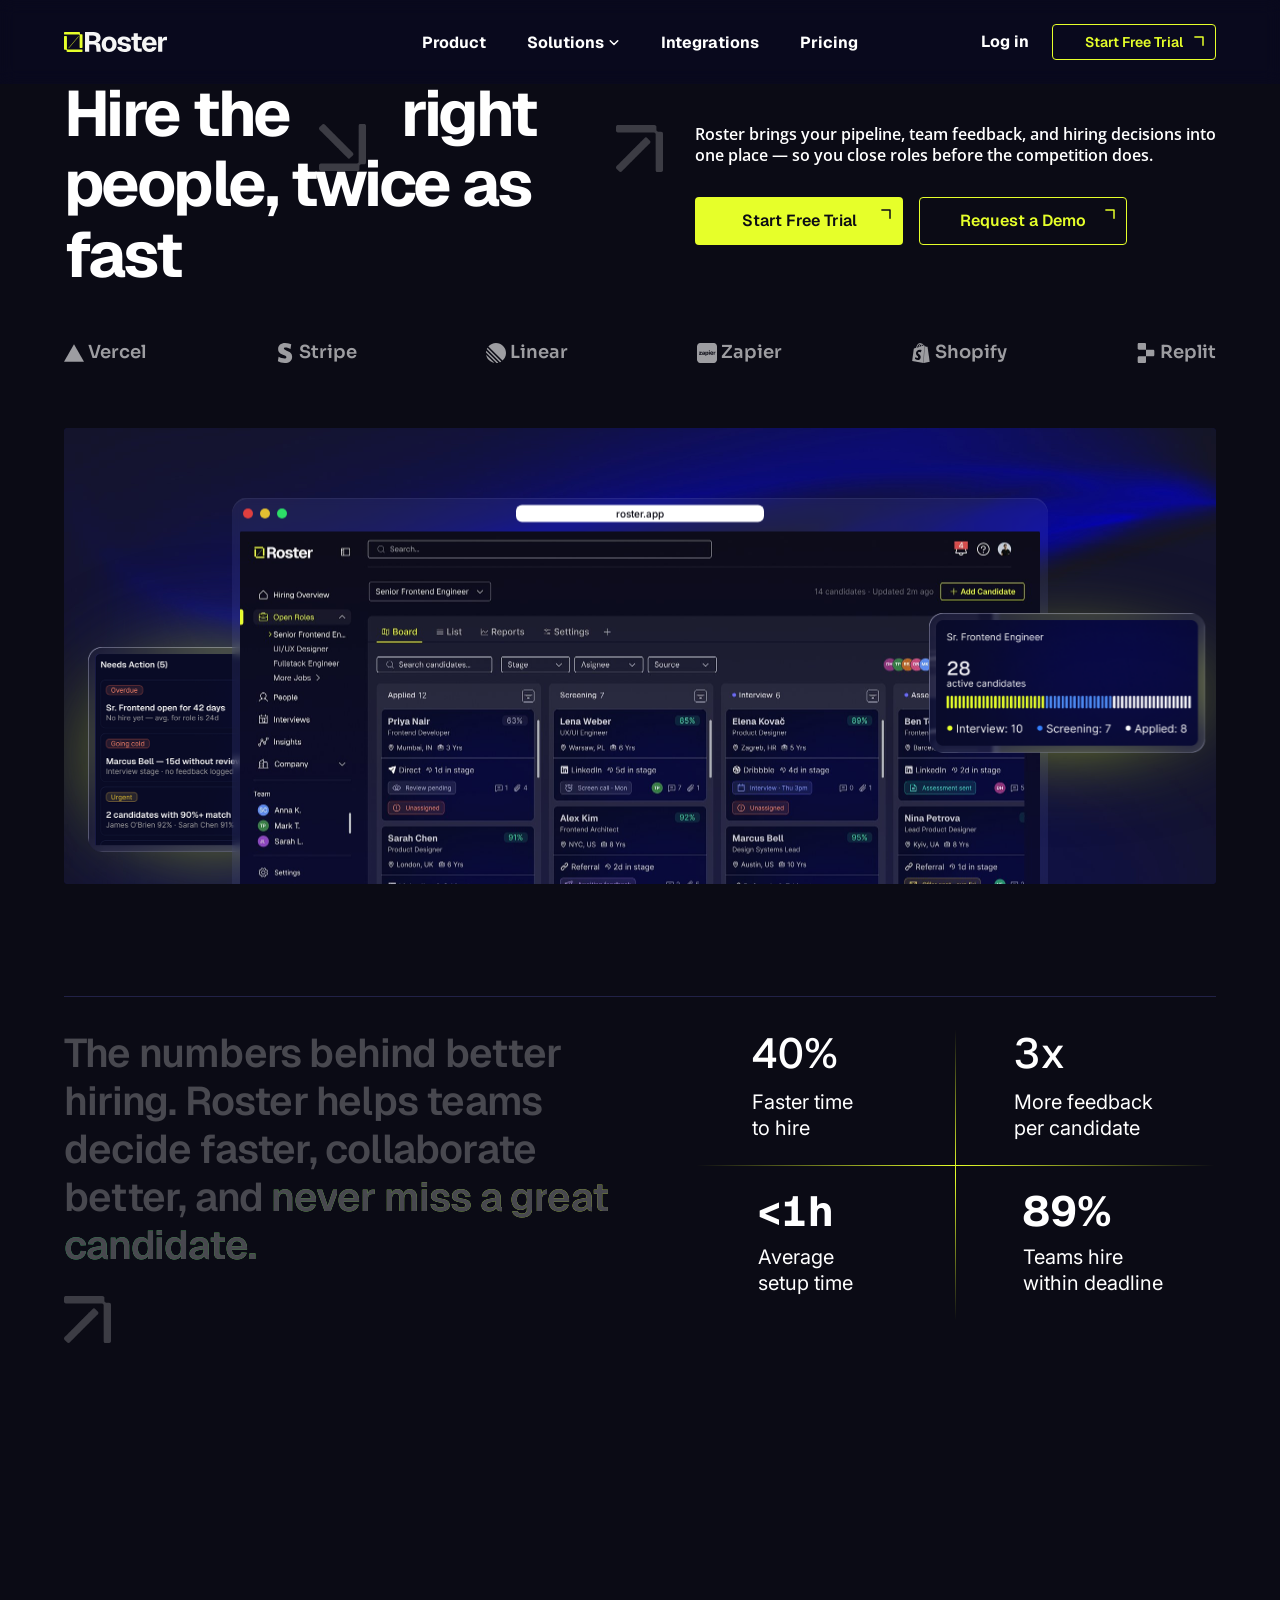
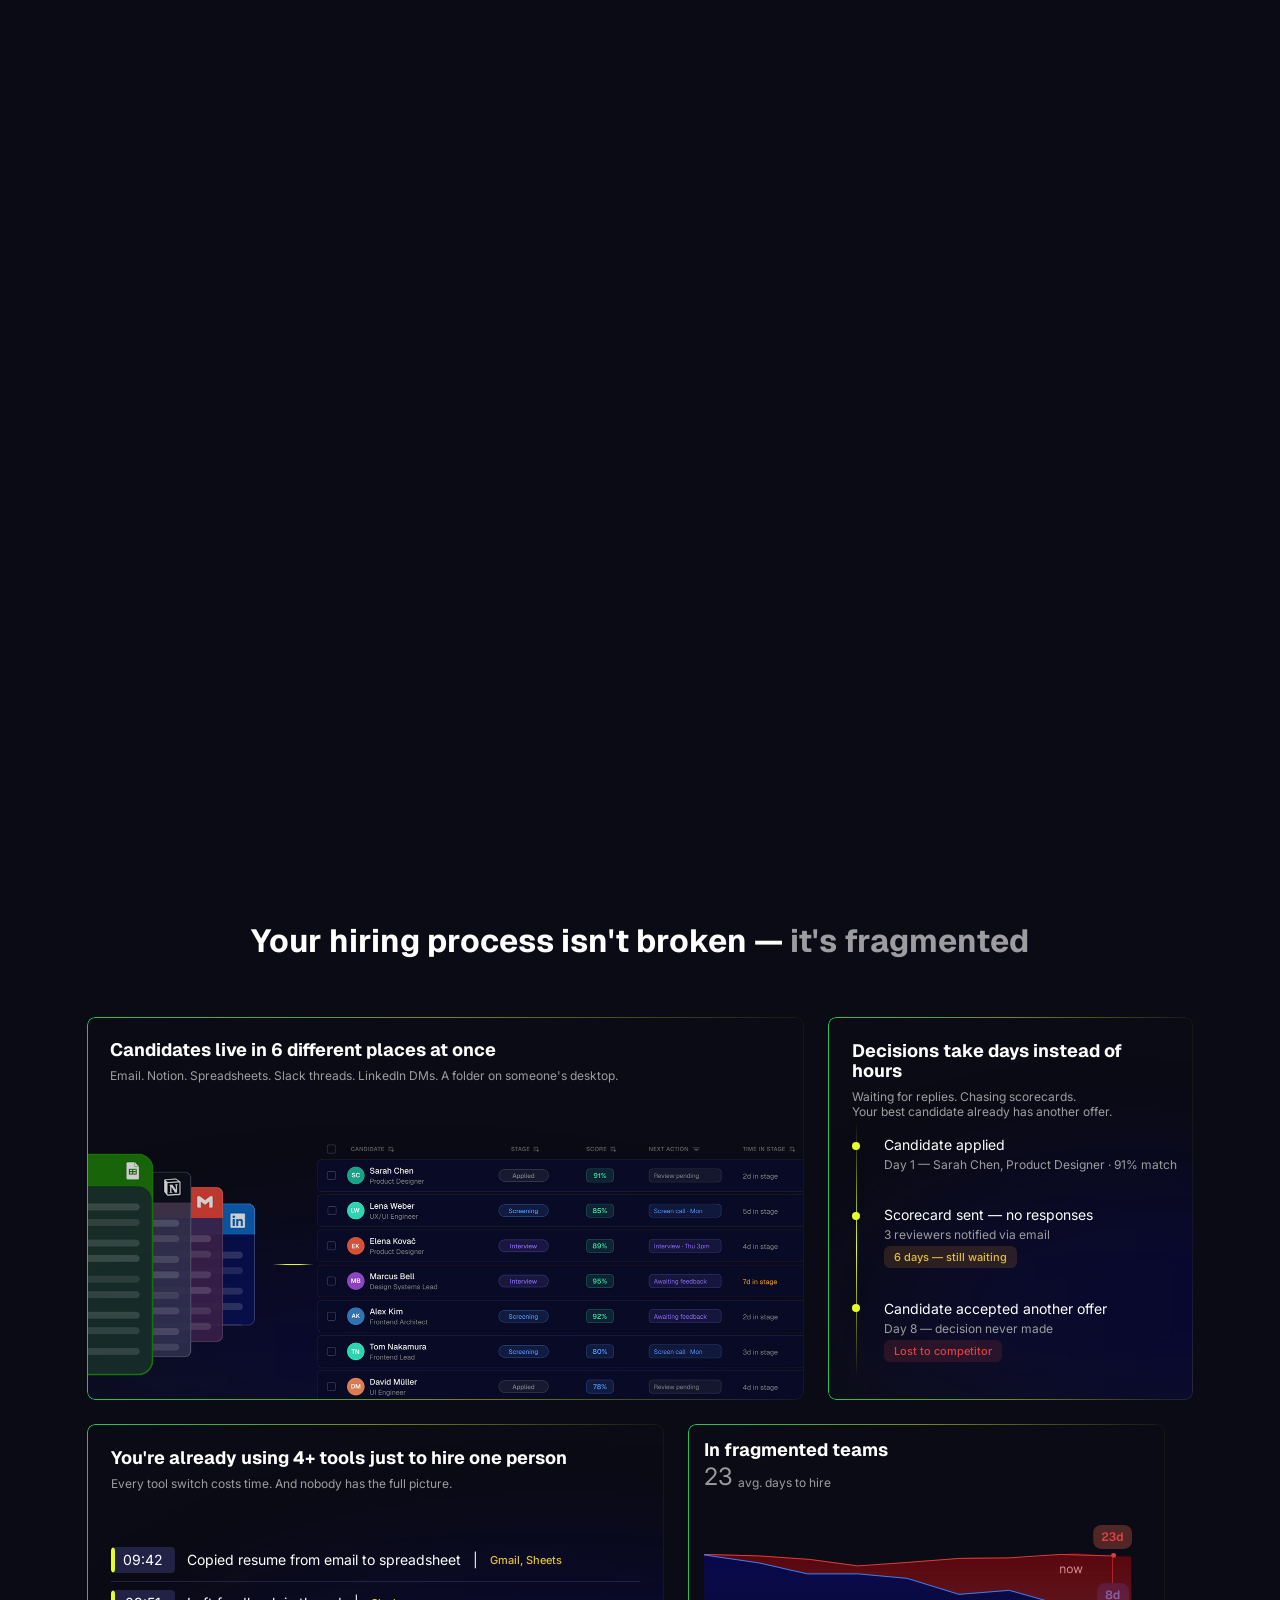
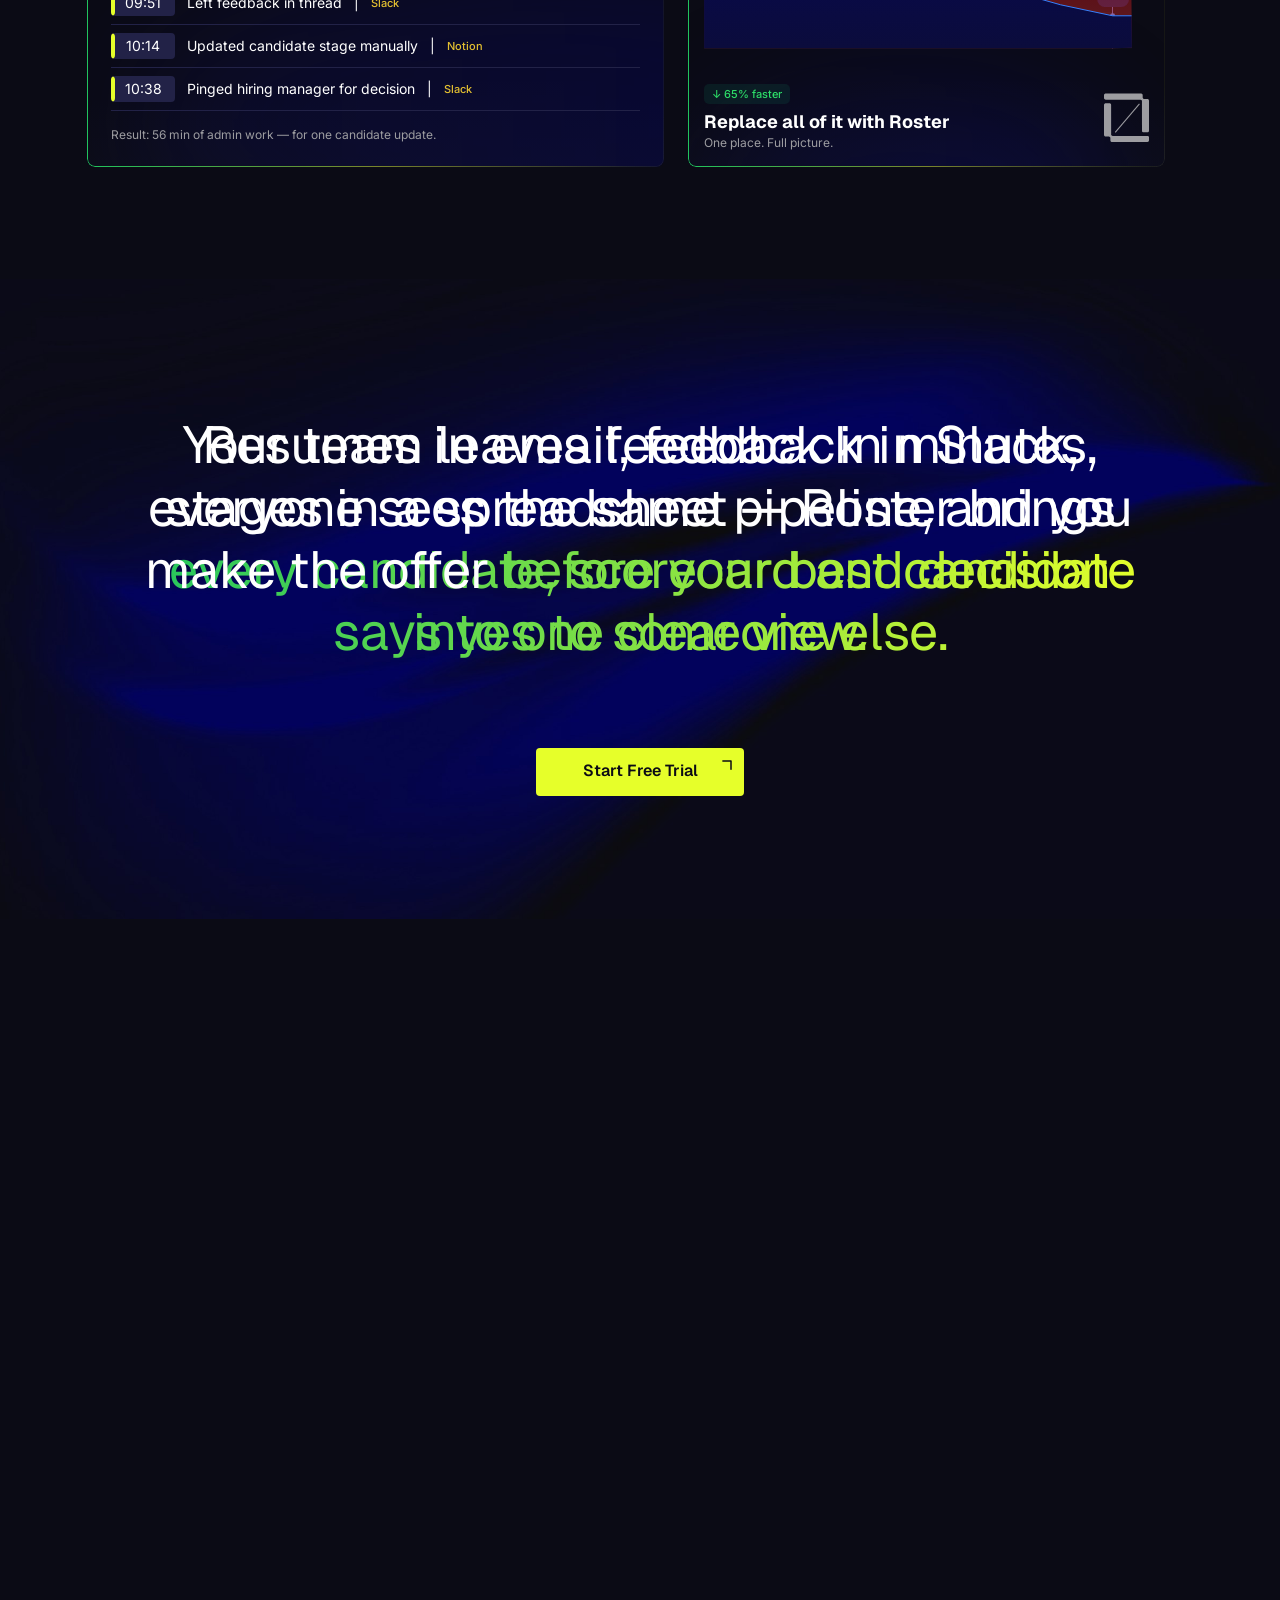
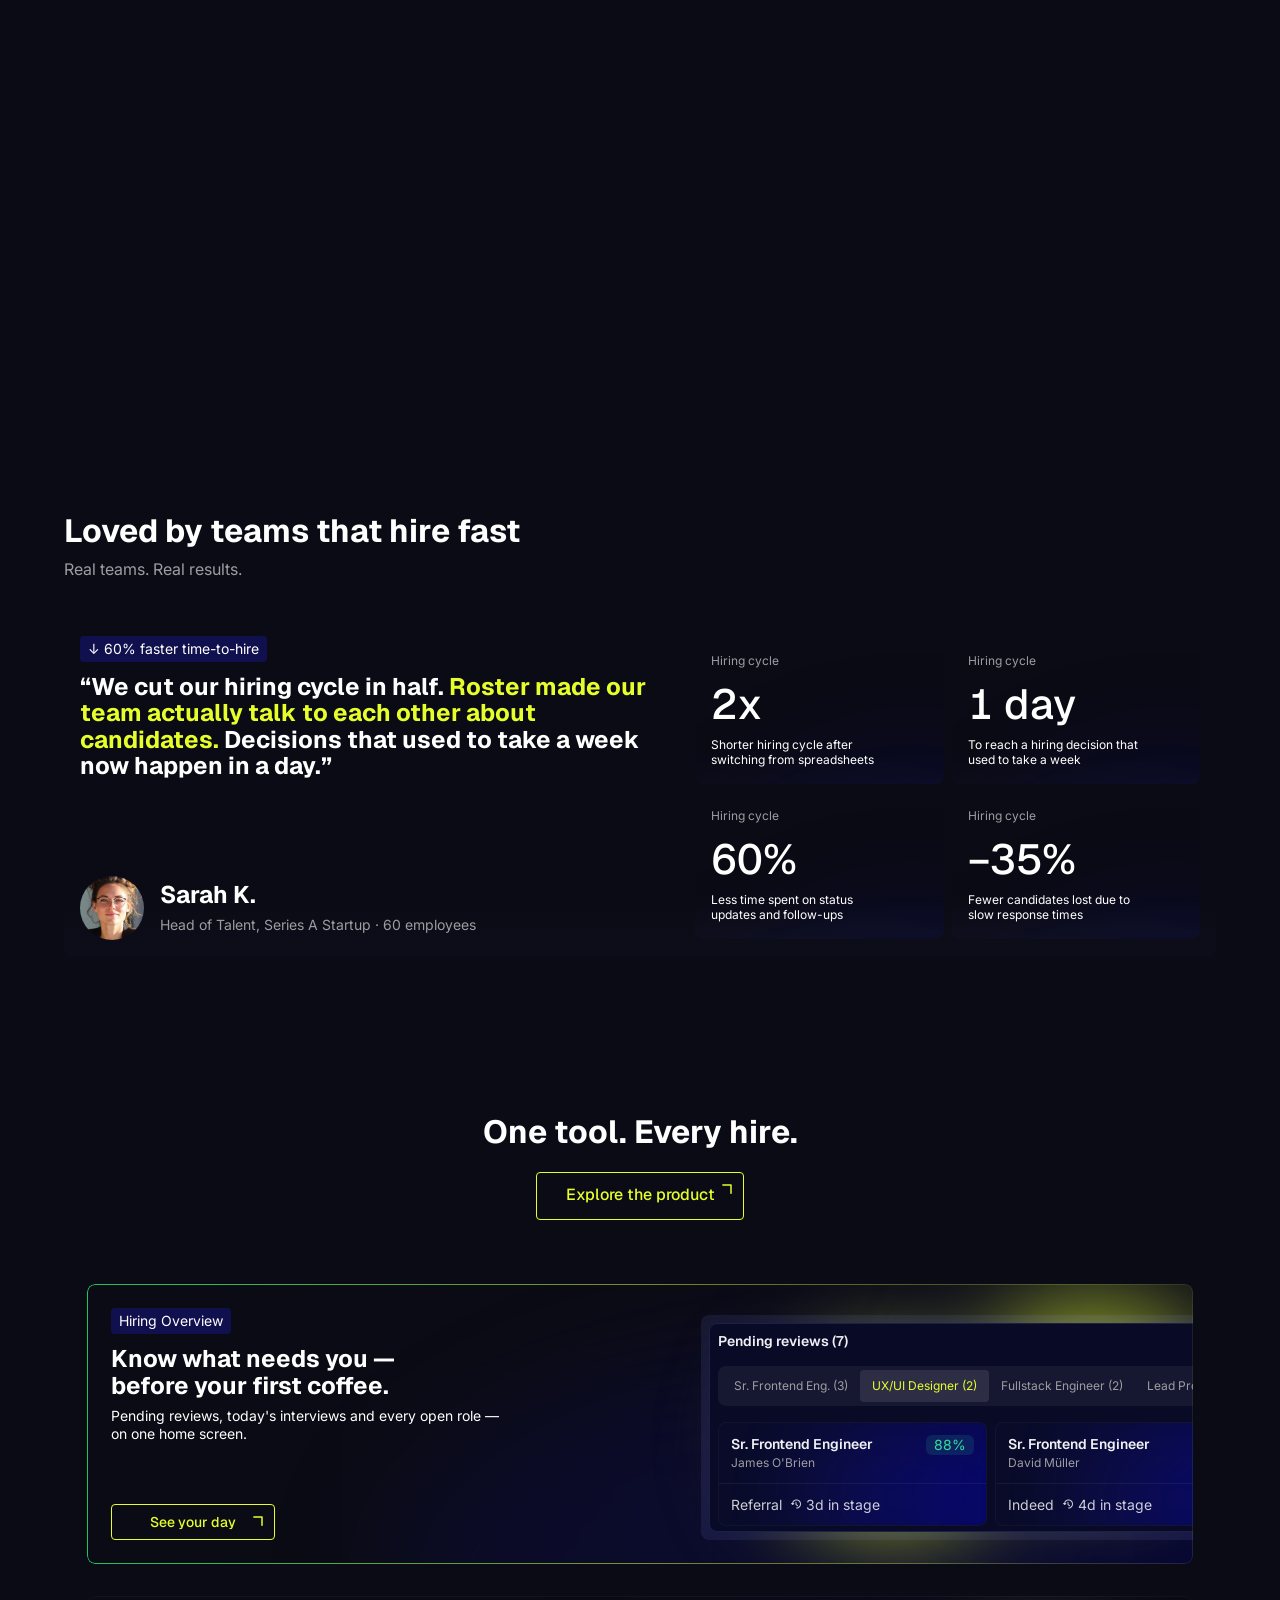
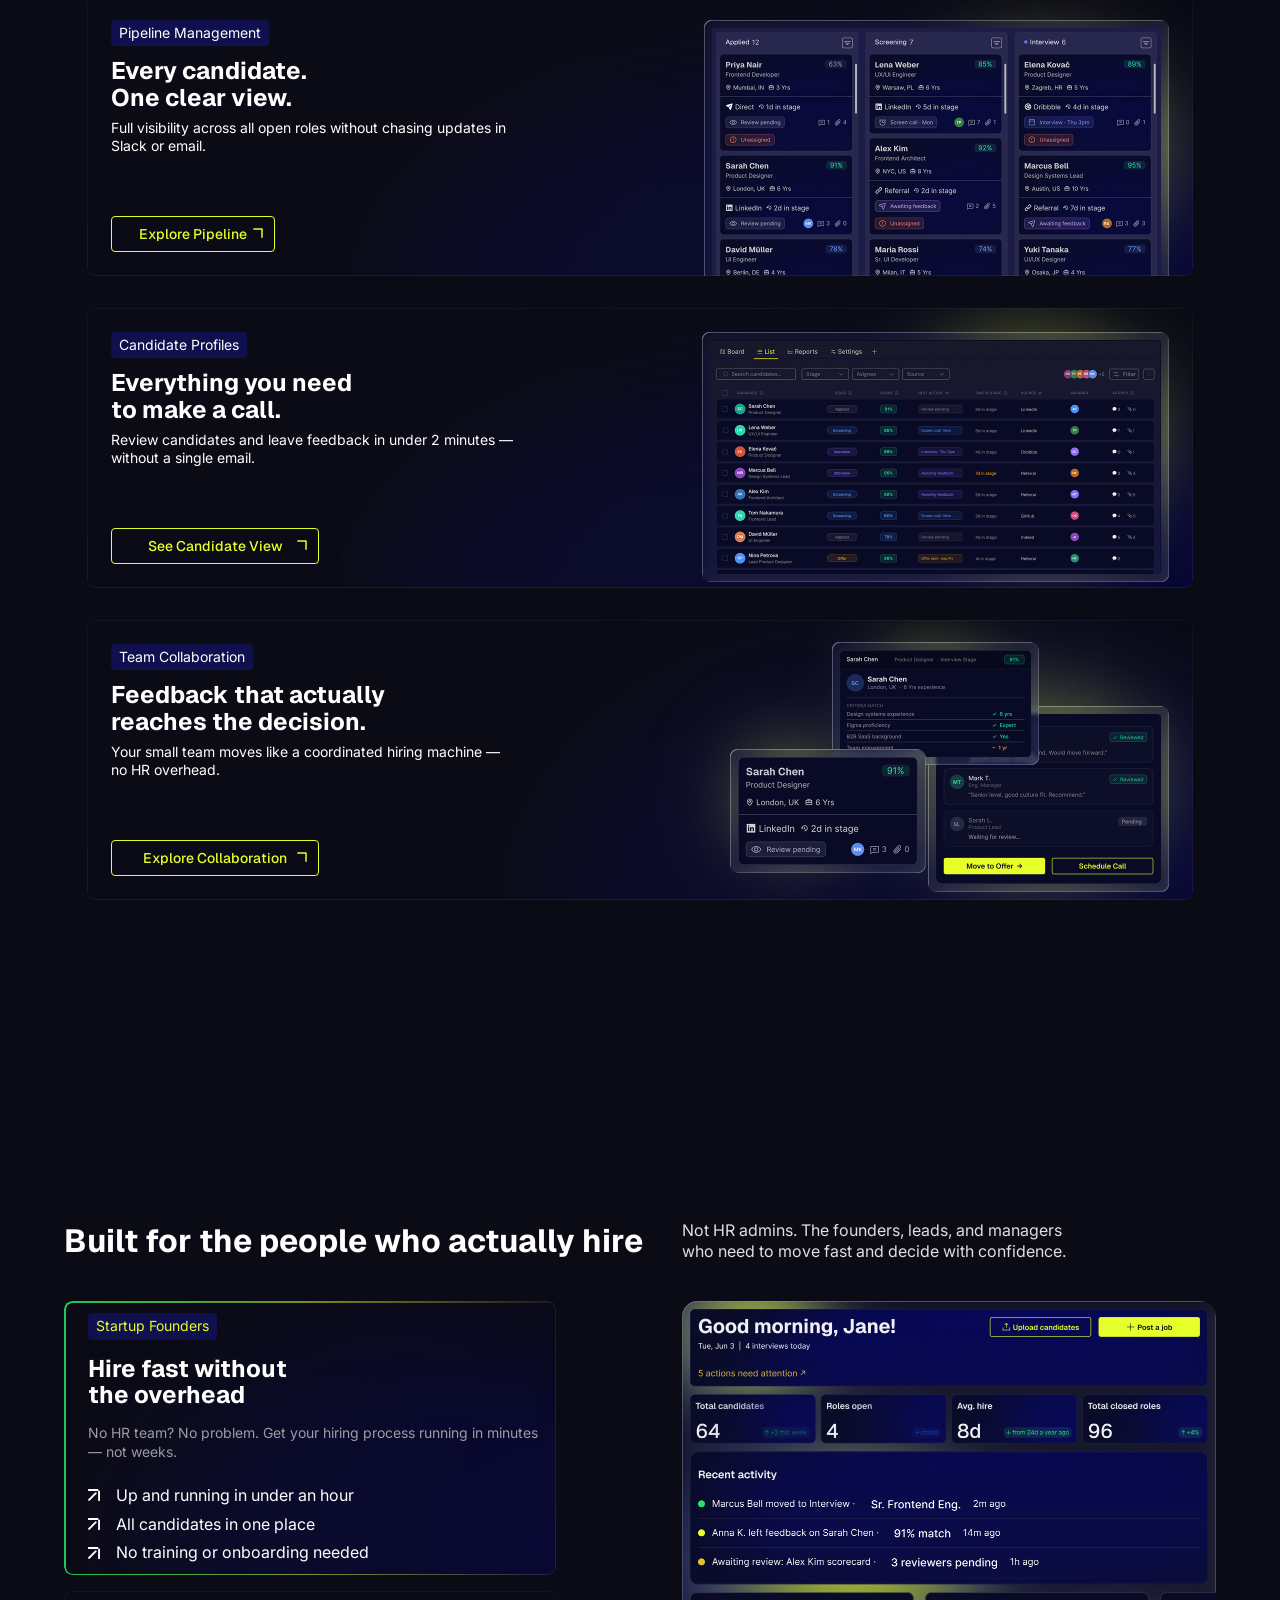
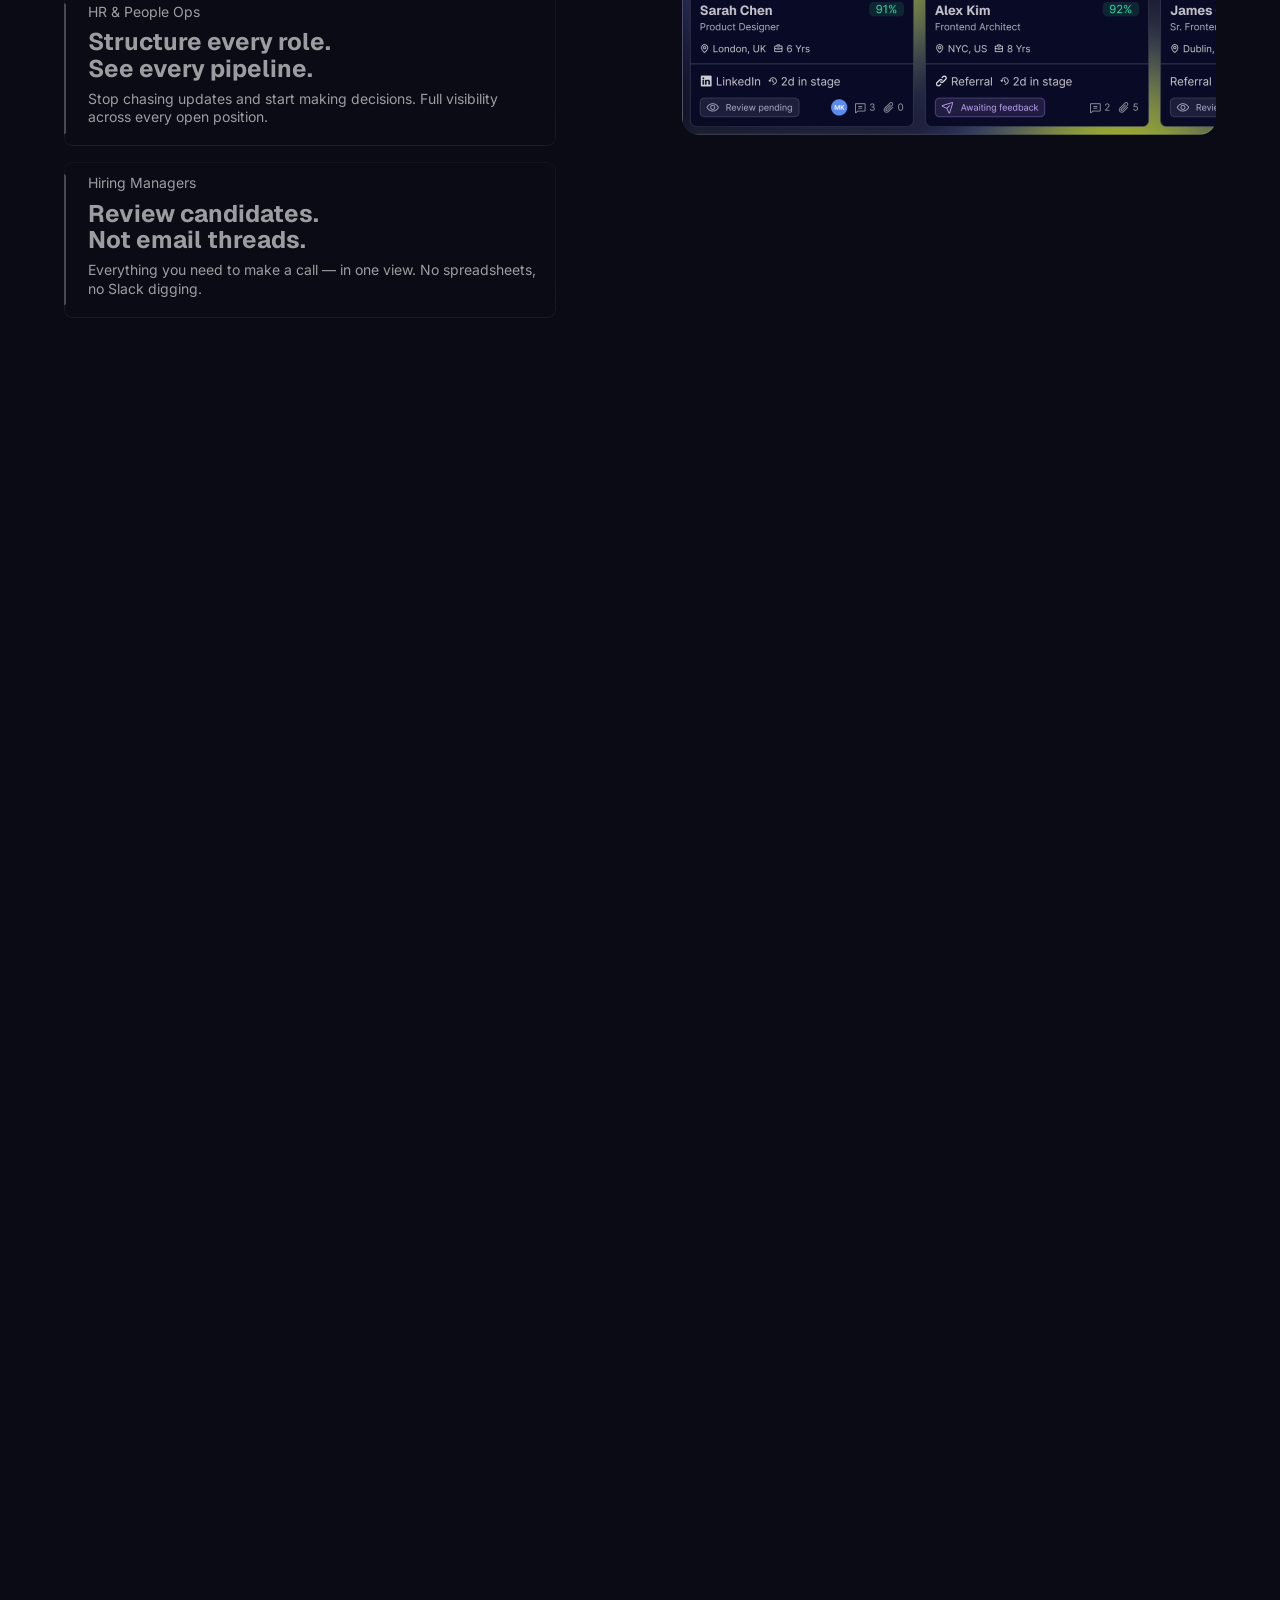
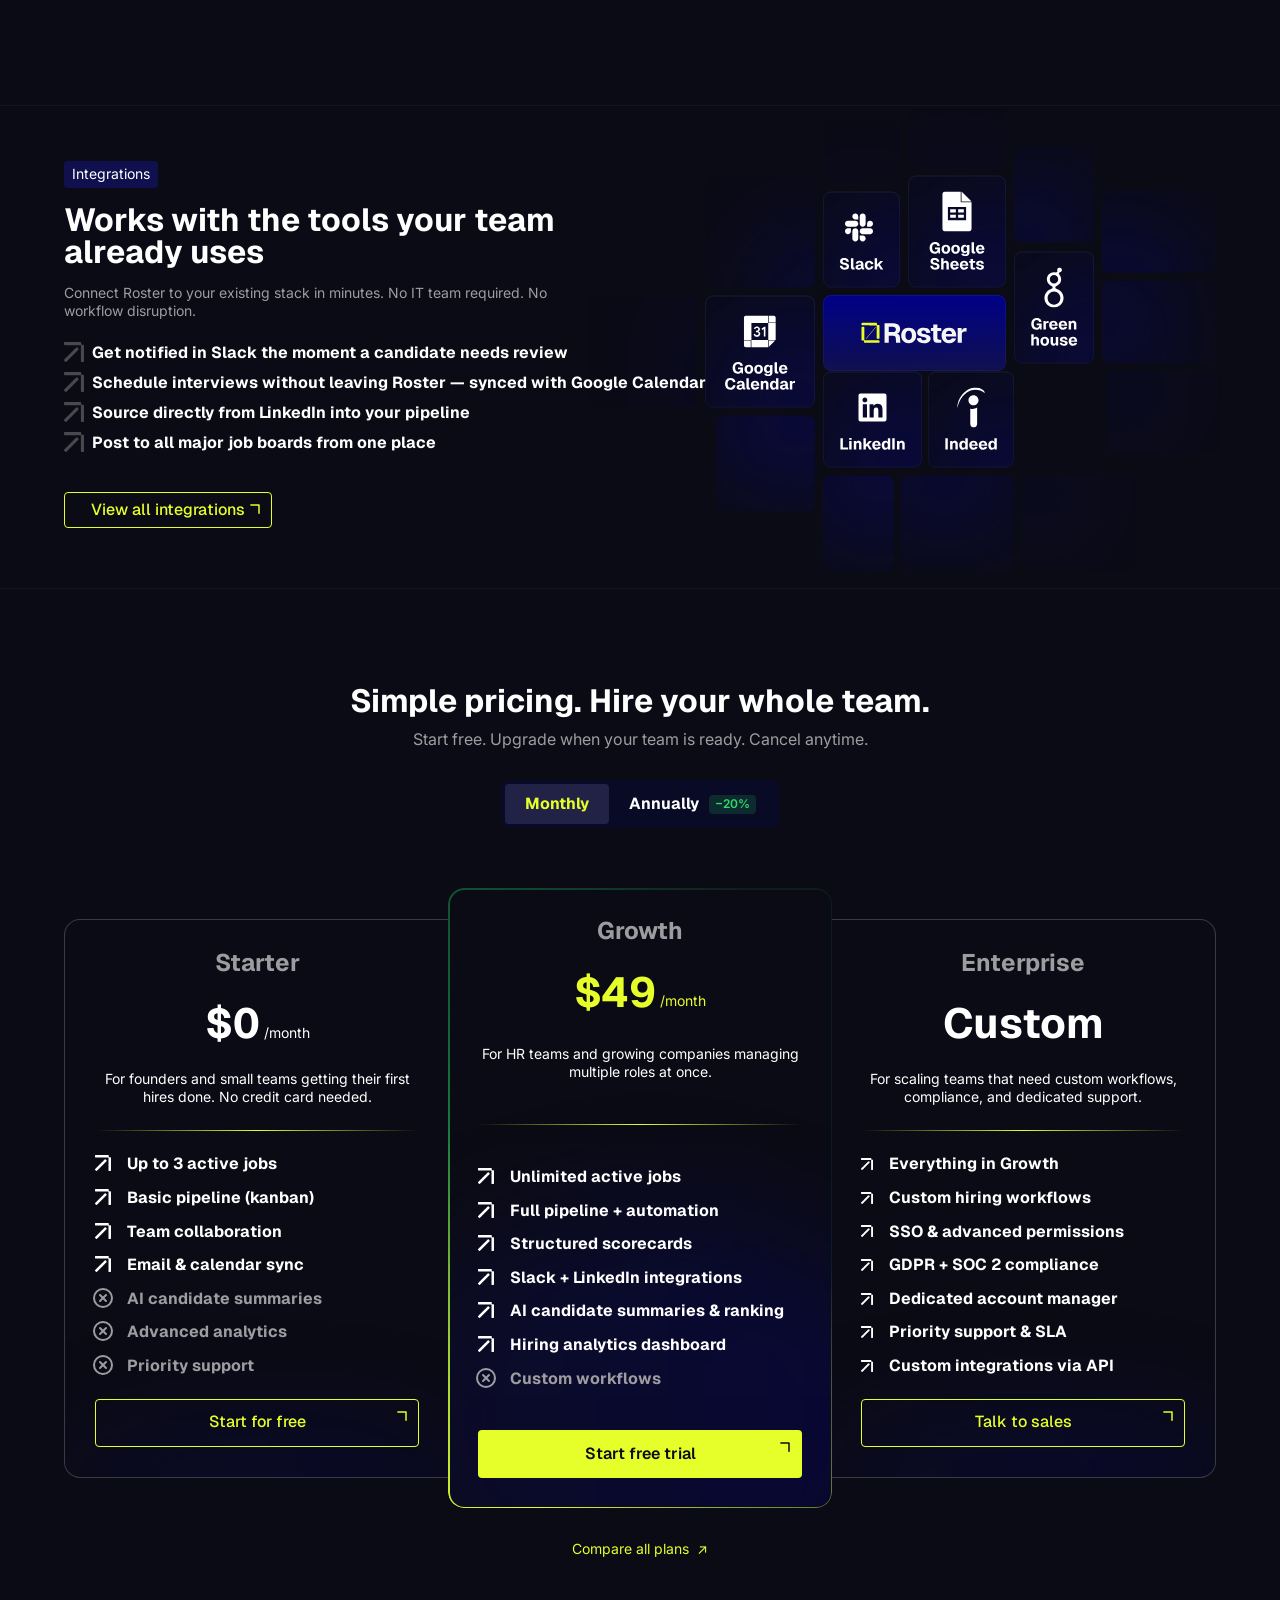
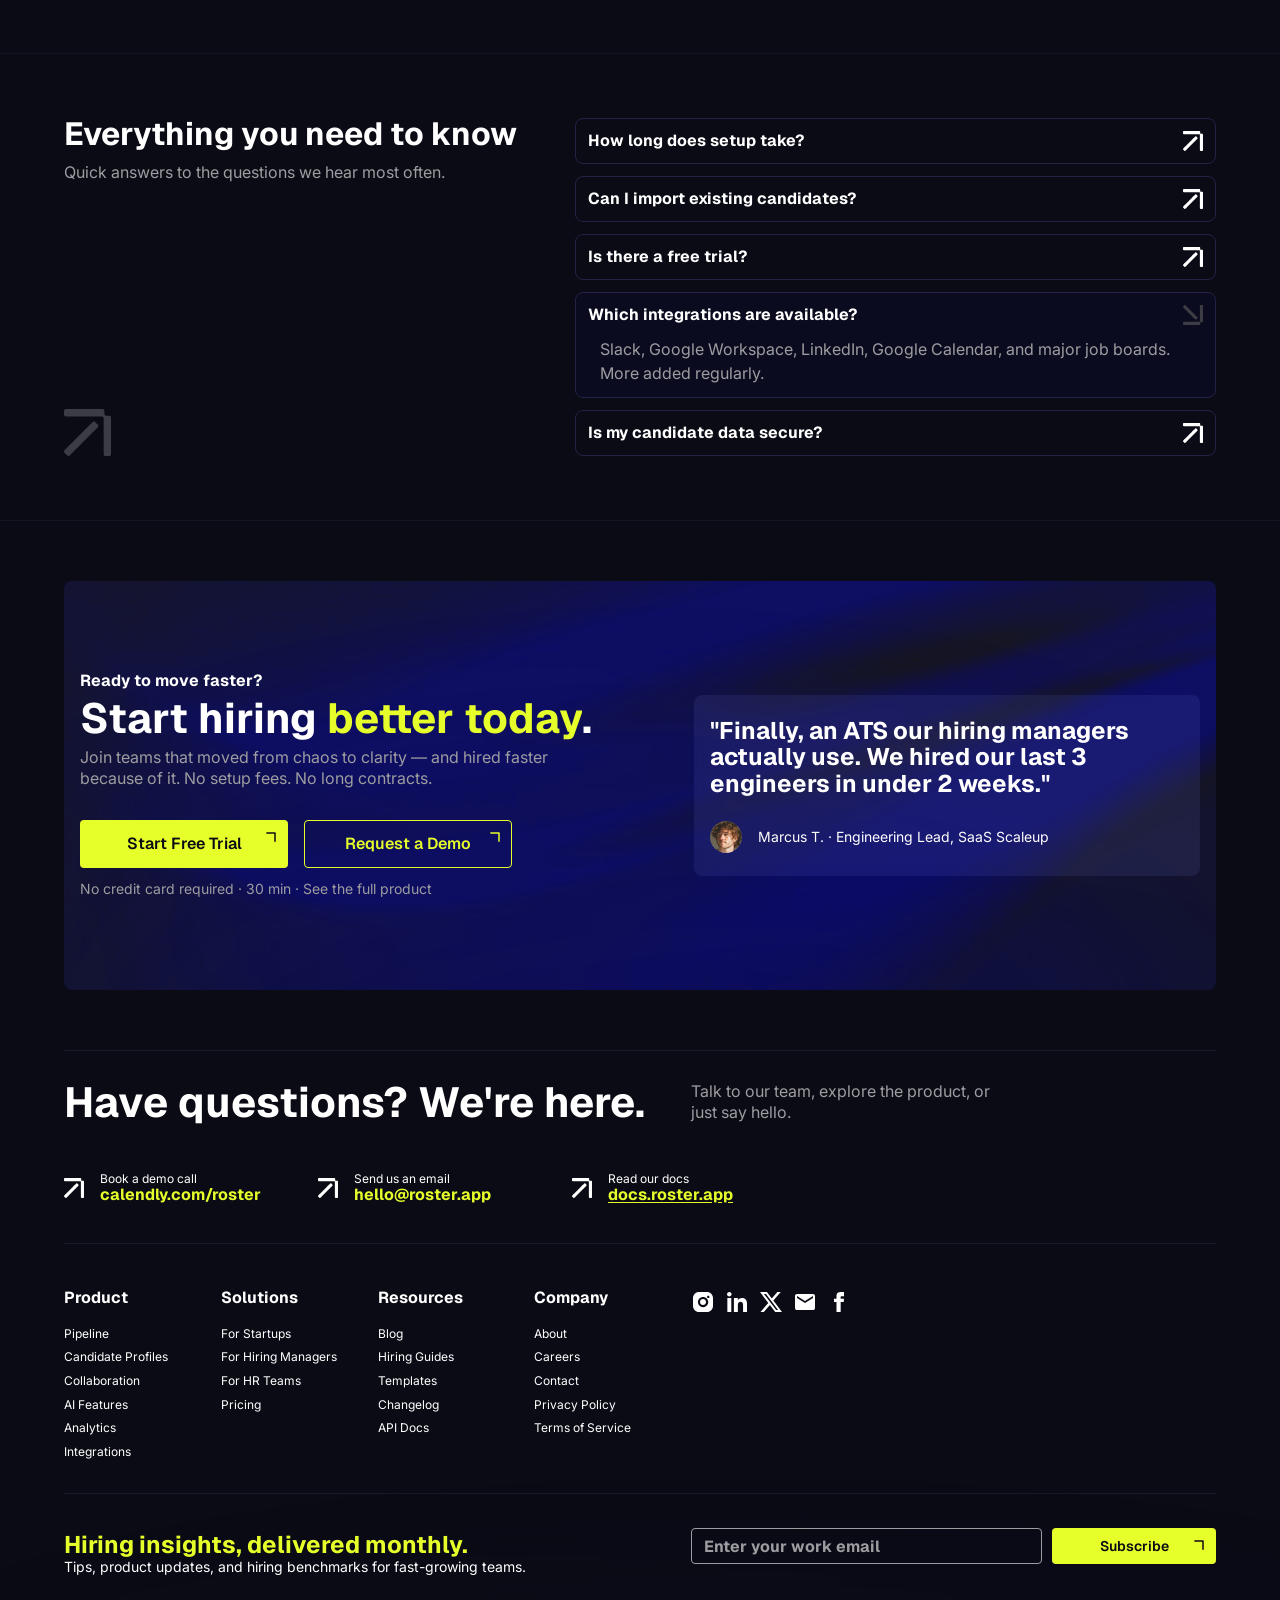
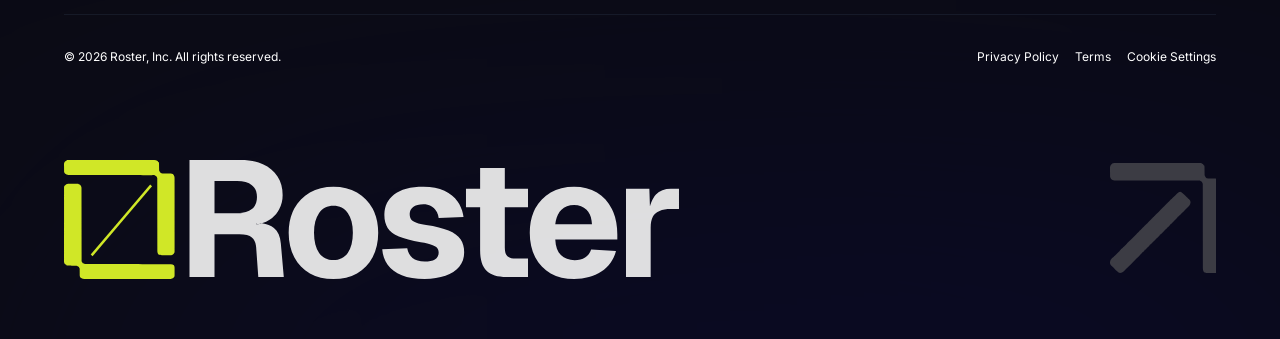
==== commit e50ad5f8: "Add files via upload" ====
--- a/roster/index.html
+++ b/roster/index.html
@@ -10,16 +10,17 @@
 <link rel="icon" href="favicon-32.png" sizes="32x32" type="image/png">
 <link rel="apple-touch-icon" href="apple-touch-icon.png">
 <meta property="og:type" content="website">
+<meta property="og:url" content="https://rosterhire.netlify.app/">
 <meta property="og:site_name" content="Roster">
 <meta property="og:title" content="Roster — Hire the right people, twice as fast">
 <meta property="og:description" content="Roster brings your pipeline, team feedback and hiring decisions into one place — so you close roles before the competition does.">
-<meta property="og:image" content="assets/og-image.jpg">
+<meta property="og:image" content="https://rosterhire.netlify.app/assets/og-image.jpg">
 <meta property="og:image:width" content="1200">
 <meta property="og:image:height" content="630">
 <meta name="twitter:card" content="summary_large_image">
 <meta name="twitter:title" content="Roster — Hire the right people, twice as fast">
 <meta name="twitter:description" content="Roster brings your pipeline, team feedback and hiring decisions into one place — so you close roles before the competition does.">
-<meta name="twitter:image" content="assets/og-image.jpg">
+<meta name="twitter:image" content="https://rosterhire.netlify.app/assets/og-image.jpg">
 <!-- meta:end -->
 <title>Roster — Hire the right people, twice as fast</title>
 <link rel="preconnect" href="https://fonts.googleapis.com">
@@ -32,7 +33,7 @@
 <!-- ===== Header (Figma: navbar 2062:9150) ===== -->
 <header class="navbar" id="navbar">
   <div class="navbar__inner">
-    <a class="logo" href="index.html" aria-label="Roster home"><img src="assets/logo.svg" alt="Roster" width="140" height="36"><img class="logo__hover" src="assets/logo-hover.svg" alt="" aria-hidden="true" width="140" height="36"></a>
+    <a class="logo" href="index.html" aria-label="Roster home"><img src="assets/logo.svg" alt="Roster" width="103" height="20"><img class="logo__hover" src="assets/logo-hover.svg" alt="" aria-hidden="true" width="103" height="20"></a>
 
     <nav class="nav" aria-label="Main">
       <a class="nav__item" href="product.html"><span>Product</span><svg class="nav__arrow" viewBox="0 0 16 16" fill="none" aria-hidden="true"><path d="M4 12L12 4" stroke="#E6FF2A" stroke-width="1.5" stroke-linecap="round" stroke-linejoin="round"/><path d="M5.5 4H12V10.5" stroke="#E6FF2A" stroke-width="1.5" stroke-linecap="round" stroke-linejoin="round"/></svg></a>
@@ -46,7 +47,7 @@
           <a class="nav__menu-item" href="solutions-managers.html" role="menuitem"><span class="nav__menu-ic"><svg viewBox="0 0 20 20" fill="none" aria-hidden="true"><path d="M19.3211 9.74688C19.2937 9.68516 18.632 8.21719 17.1609 6.74609C15.2008 4.78594 12.725 3.75 9.99999 3.75C7.27499 3.75 4.79921 4.78594 2.83905 6.74609C1.36796 8.21719 0.703118 9.6875 0.678899 9.74688C0.643362 9.82681 0.625 9.91331 0.625 10.0008C0.625 10.0883 0.643362 10.1748 0.678899 10.2547C0.706243 10.3164 1.36796 11.7836 2.83905 13.2547C4.79921 15.2141 7.27499 16.25 9.99999 16.25C12.725 16.25 15.2008 15.2141 17.1609 13.2547C18.632 11.7836 19.2937 10.3164 19.3211 10.2547C19.3566 10.1748 19.375 10.0883 19.375 10.0008C19.375 9.91331 19.3566 9.82681 19.3211 9.74688ZM9.99999 15C7.5953 15 5.49452 14.1258 3.75546 12.4023C3.0419 11.6927 2.43483 10.8836 1.95312 10C2.4347 9.11636 3.04179 8.30717 3.75546 7.59766C5.49452 5.87422 7.5953 5 9.99999 5C12.4047 5 14.5055 5.87422 16.2445 7.59766C16.9595 8.307 17.5679 9.11619 18.0508 10C17.4875 11.0516 15.0336 15 9.99999 15ZM9.99999 6.25C9.25831 6.25 8.53329 6.46993 7.9166 6.88199C7.29992 7.29404 6.81927 7.87971 6.53544 8.56494C6.25162 9.25016 6.17735 10.0042 6.32205 10.7316C6.46674 11.459 6.82389 12.1272 7.34834 12.6517C7.87279 13.1761 8.54097 13.5333 9.2684 13.6779C9.99583 13.8226 10.7498 13.7484 11.4351 13.4645C12.1203 13.1807 12.7059 12.7001 13.118 12.0834C13.5301 11.4667 13.75 10.7417 13.75 10C13.749 9.00576 13.3535 8.05253 12.6505 7.34949C11.9475 6.64645 10.9942 6.25103 9.99999 6.25ZM9.99999 12.5C9.50554 12.5 9.02219 12.3534 8.61107 12.0787C8.19994 11.804 7.87951 11.4135 7.69029 10.9567C7.50107 10.4999 7.45157 9.99723 7.54803 9.51227C7.64449 9.02732 7.88259 8.58186 8.23222 8.23223C8.58186 7.8826 9.02731 7.6445 9.51227 7.54804C9.99722 7.45157 10.4999 7.50108 10.9567 7.6903C11.4135 7.87952 11.804 8.19995 12.0787 8.61107C12.3534 9.0222 12.5 9.50555 12.5 10C12.5 10.663 12.2366 11.2989 11.7678 11.7678C11.2989 12.2366 10.663 12.5 9.99999 12.5Z" fill="currentColor"/></svg></span><span class="nav__menu-txt"><b>For Hiring Managers</b><small>Review candidates. Not email threads.</small></span></a>
         </div>
       </div>
-      <a class="nav__item" href="#"><span>Integrations</span><svg class="nav__arrow" viewBox="0 0 16 16" fill="none" aria-hidden="true"><path d="M4 12L12 4" stroke="#E6FF2A" stroke-width="1.5" stroke-linecap="round" stroke-linejoin="round"/><path d="M5.5 4H12V10.5" stroke="#E6FF2A" stroke-width="1.5" stroke-linecap="round" stroke-linejoin="round"/></svg></a>
+      <a class="nav__item" href="integrations.html"><span>Integrations</span><svg class="nav__arrow" viewBox="0 0 16 16" fill="none" aria-hidden="true"><path d="M4 12L12 4" stroke="#E6FF2A" stroke-width="1.5" stroke-linecap="round" stroke-linejoin="round"/><path d="M5.5 4H12V10.5" stroke="#E6FF2A" stroke-width="1.5" stroke-linecap="round" stroke-linejoin="round"/></svg></a>
       <a class="nav__item" href="pricing.html"><span>Pricing</span><svg class="nav__arrow" viewBox="0 0 16 16" fill="none" aria-hidden="true"><path d="M4 12L12 4" stroke="#E6FF2A" stroke-width="1.5" stroke-linecap="round" stroke-linejoin="round"/><path d="M5.5 4H12V10.5" stroke="#E6FF2A" stroke-width="1.5" stroke-linecap="round" stroke-linejoin="round"/></svg></a>
     </nav>
 
@@ -175,7 +176,7 @@
   <section class="frag" data-observe>
     <h2 class="frag__title">Your hiring process isn't broken — <span>it's fragmented</span></h2>
     <div class="frag__grid">
-      <div class="frag__row">
+      <div class="frag__row" data-observe>
         <article class="card card--places" style="--d:0s">
           <div class="glow" style="left:-79px;top:225px;width:777px;height:214px"></div>
           <div class="places__line" aria-hidden="true"></div>
@@ -183,7 +184,7 @@
             <h3 class="card__title">Candidates live in 6 different places at once</h3>
             <p class="card__desc">Email. Notion. Spreadsheets. Slack threads. LinkedIn DMs. A folder on someone's desktop.</p>
           </div>
-          <picture><source media="(max-width:760px)" srcset="assets/fragments-icons-mobile.png"><img class="places__icons" src="assets/fragments-icons.png" alt="Google Sheets, Notion, Gmail and LinkedIn" width="134" height="182"></picture>
+          <img class="places__icons" src="assets/fragments-icons.png" alt="Google Sheets, Notion, Gmail and LinkedIn" width="210" height="251">
           <img class="places__table" src="assets/candidates-table.png" alt="Candidate table with stages, scores and next actions" width="486" height="261">
         </article>
         <article class="card card--decisions" style="--d:.12s">
@@ -207,7 +208,7 @@
           </div>
         </article>
       </div>
-      <div class="frag__row">
+      <div class="frag__row" data-observe>
         <article class="card card--tools" style="--d:.2s">
           <div class="glow" style="left:42px;top:134px;width:820px;height:326px"></div>
           <div class="card__head">
@@ -466,7 +467,7 @@
           <p class="integr__desc">Connect Roster to your existing stack in minutes. No IT team required. No workflow disruption.</p>
           <div class="integr__list"><p style="--d:0.35s"><img src="assets/arrow-gray.svg" alt="" aria-hidden="true">Get notified in Slack the moment a candidate needs review</p><p style="--d:0.43s"><img src="assets/arrow-gray.svg" alt="" aria-hidden="true">Schedule interviews without leaving Roster — synced with Google Calendar</p><p style="--d:0.51s"><img src="assets/arrow-gray.svg" alt="" aria-hidden="true">Source directly from LinkedIn into your pipeline</p><p style="--d:0.59s"><img src="assets/arrow-gray.svg" alt="" aria-hidden="true">Post to all major job boards from one place</p></div>
         </div>
-        <a class="btn btn--secondary btn--sm" href="product.html#integrations" style="--d:.7s">View all integrations
+        <a class="btn btn--secondary btn--sm" href="integrations.html" style="--d:.7s">View all integrations
           <svg class="btn__arrow" viewBox="0 0 20 20" fill="none" aria-hidden="true"><path d="M6.875 5H15V13.125" stroke="#E6FF2A" stroke-width="1.5" stroke-linecap="round" stroke-linejoin="round"/></svg>
           <svg class="btn__arrow-hover" viewBox="0 0 24 24" fill="none" aria-hidden="true"><path d="M6 18L18 6" stroke="#E6FF2A" stroke-width="1.5" stroke-linecap="round" stroke-linejoin="round"/><path d="M8.25 6H18V15.75" stroke="#E6FF2A" stroke-width="1.5" stroke-linecap="round" stroke-linejoin="round"/></svg>
         </a>
@@ -618,7 +619,7 @@
   </div>
   <hr>
   <div class="footer__nav">
-    <nav class="fcols" aria-label="Footer"><div class="fcol"><h3>Product</h3><a href="#">Pipeline</a><a href="#">Candidate Profiles</a><a href="#">Collaboration</a><a href="#">AI Features</a><a href="#">Analytics</a><a href="#">Integrations</a></div><div class="fcol"><h3>Solutions</h3><a href="solutions-founders.html">For Startups</a><a href="solutions-managers.html">For Hiring Managers</a><a href="solutions-hr.html">For HR Teams</a><a href="pricing.html">Pricing</a></div><div class="fcol"><h3>Resources</h3><a href="#">Blog</a><a href="#">Hiring Guides</a><a href="#">Templates</a><a href="#">Changelog</a><a href="#">API Docs</a></div><div class="fcol"><h3>Company</h3><a href="#">About</a><a href="#">Careers</a><a href="#">Contact</a><a href="#">Privacy Policy</a><a href="#">Terms of Service</a></div></nav>
+    <nav class="fcols" aria-label="Footer"><div class="fcol"><h3>Product</h3><a href="#">Pipeline</a><a href="#">Candidate Profiles</a><a href="#">Collaboration</a><a href="#">AI Features</a><a href="#">Analytics</a><a href="integrations.html">Integrations</a></div><div class="fcol"><h3>Solutions</h3><a href="solutions-founders.html">For Startups</a><a href="solutions-managers.html">For Hiring Managers</a><a href="solutions-hr.html">For HR Teams</a><a href="pricing.html">Pricing</a></div><div class="fcol"><h3>Resources</h3><a href="#">Blog</a><a href="#">Hiring Guides</a><a href="#">Templates</a><a href="#">Changelog</a><a href="#">API Docs</a></div><div class="fcol"><h3>Company</h3><a href="#">About</a><a href="#">Careers</a><a href="#">Contact</a><a href="#">Privacy Policy</a><a href="#">Terms of Service</a></div></nav>
     <div class="footer__right"><div class="socials"><a href="#" aria-label="Instagram"><svg viewBox="0 0 24 24" fill="currentColor" aria-hidden="true"><path d="M15.9962 2H8.00375C4.70169 2 2 4.70169 2 8.00375V15.9962C2 19.2983 4.70169 22 8.00375 22H15.9962C19.2983 22 22 19.2983 22 15.9962V8.00375C22 4.70169 19.3358 2 15.9962 2ZM17.2345 12.0188C17.2345 14.8705 14.9456 17.1595 12.0938 17.1595C9.24203 17.1595 6.9531 14.8705 6.9531 12.0188C6.9531 9.16698 9.24203 6.87805 12.0938 6.87805C14.9081 6.87805 17.2345 9.16698 17.2345 12.0188ZM17.2345 8.0788C16.5591 8.0788 16.0338 7.55347 16.0338 6.87805C16.0338 6.20263 16.5591 5.6773 17.2345 5.6773C17.9099 5.6773 18.4353 6.20263 18.4353 6.87805C18.4353 7.51595 17.8724 8.0788 17.2345 8.0788Z"/><path d="M12 9C10.3571 9 9 10.3214 9 12C9 13.6786 10.3214 15 12 15C13.6429 15 15 13.6786 15 12C14.9643 10.3214 13.6429 9 12 9Z"/></svg></a><a href="#" aria-label="LinkedIn"><svg viewBox="0 0 24 24" fill="currentColor" aria-hidden="true"><path d="M6.28291 22H2.35363V8.04563H6.28291V22ZM4.31827 6.44867C3.0609 6.44867 2 5.46008 2 4.24335C2 3.02662 3.02161 2 4.27898 2C5.53635 2 6.59725 2.98859 6.59725 4.20532C6.59725 5.42205 5.57564 6.44867 4.31827 6.44867ZM22 22H18.0707V14.8897C18.0707 10.6312 12.8448 10.9354 12.8448 14.8897V22H8.91552V8.04563H12.8448V10.289C14.6916 7.01901 22 6.75285 22 13.4449V22Z"/></svg></a><a href="#" aria-label="X"><svg viewBox="0 0 24 24" fill="currentColor" aria-hidden="true"><path d="M18.3815 2H21.7537L14.3496 10.4871L23 22H16.2116L10.8967 15.0037L4.81206 22H1.43985L9.28391 12.9225L1 2H7.95701L12.7587 8.39114L18.3815 2ZM17.2013 20.0074H19.0706L6.97467 3.91882H4.96601L17.2013 20.0074Z"/></svg></a><a href="mailto:hello@roster.app" aria-label="Email"><svg viewBox="0 0 24 24" fill="currentColor" aria-hidden="true"><path d="M4 20C3.45 20 2.97917 19.8042 2.5875 19.4125C2.19583 19.0208 2 18.55 2 18V6C2 5.45 2.19583 4.97917 2.5875 4.5875C2.97917 4.19583 3.45 4 4 4H20C20.55 4 21.0208 4.19583 21.4125 4.5875C21.8042 4.97917 22 5.45 22 6V18C22 18.55 21.8042 19.0208 21.4125 19.4125C21.0208 19.8042 20.55 20 20 20H4ZM12 13L20 8V6L12 11L4 6V8L12 13Z"/></svg></a><a href="#" aria-label="Facebook"><svg viewBox="0 0 24 24" fill="currentColor" aria-hidden="true"><path d="M9.49084 8.66667H7V12H9.49084V22H13.6667V12H16.707L17 8.66667H13.6667V7.27472C13.6667 6.46886 13.8132 6.17582 14.5824 6.17582H17V2H13.8132C10.8095 2 9.49084 3.31868 9.49084 5.84615V8.66667Z"/></svg></a></div></div>
   </div>
   <hr>
@@ -642,7 +643,7 @@
   </div>
   <div class="footer__brand" aria-hidden="true">
     <img class="footer__logo" src="assets/logo.svg" alt="">
-    <img class="footer__arrow" src="assets/arrow-navy.svg" alt="">
+    <img class="footer__arrow" src="assets/title-arrow.svg" alt="">
   </div>
 </footer>
 
--- a/roster/styles.css
+++ b/roster/styles.css
@@ -27,8 +27,8 @@
   transition:background .4s ease, box-shadow .4s ease}
 .navbar.is-scrolled{background:rgba(11,11,21,.72);box-shadow:0 1px 0 rgba(139,143,255,.12)}
 .navbar__inner{position:relative;max-width:var(--container);margin:0 auto;height:36px;display:flex;align-items:center;justify-content:space-between}
-.logo{width:140px;height:36px}
-.logo img{width:140px;height:36px;object-fit:contain;z-index:1}
+.logo{width:103px;height:36px}
+.logo img{width:103px;height:20px;top:8px!important;bottom:auto!important;z-index:1}
 .nav{position:absolute;left:calc(50% - .2px);top:calc(50% + .5px);transform:translate(-50%,-50%);display:flex;align-items:center;gap:25px}
 .nav__item,.navbar__login{position:relative;display:flex;align-items:center;gap:var(--xs);padding:4px 8px;border-radius:4px;
   font-weight:700;font-size:16px;line-height:1.1;white-space:nowrap;color:var(--content-primary)}
@@ -190,9 +190,9 @@
 
 .card--places{width:717px;height:383px;flex-shrink:0}
 .card--places .card__head{position:absolute;left:23px;top:23px;white-space:nowrap}
-.places__icons{position:absolute;left:0;top:157px;width:134px;height:182px;opacity:.8}
+.places__icons{position:absolute;left:0;top:122px;width:210px;height:251px}
 .places__table{position:absolute;left:230px;top:122px;width:486px;height:261px}
-.places__line{position:absolute;left:105px;top:247px;width:125px;height:1px;overflow:hidden;
+.places__line{position:absolute;left:182px;top:247px;width:48px;height:1px;overflow:hidden;
   background:radial-gradient(60% 1200% at 50% 50%,#E6FF2A 24%,rgba(172,176,181,0) 72%)}
 .places__line::after{content:"";position:absolute;top:0;bottom:0;width:30%;left:-30%;
   background:linear-gradient(90deg,transparent,#fff,transparent);animation:pulse-line 2.6s ease-in-out infinite}
@@ -238,10 +238,20 @@
 .compare__mark{width:45px;height:49px;flex-shrink:0}
 
 /* --- block 3 animations --- */
-.frag .card{opacity:0;transform:translateY(28px);transition:opacity .9s var(--ease-out),transform .9s var(--ease-out);transition-delay:var(--d,0s)}
-.frag.in-view .card{opacity:1;transform:none}
+/* cards slide in from both sides, row by row; the second row also rises from below */
+.frag .card{opacity:0;transform:translate(var(--fx,0),var(--fy,0));transition:opacity .9s var(--ease-out),transform 1.1s var(--ease-out)}
+.frag__row > .card:first-child{--fx:-90px}.frag__row > .card:last-child{--fx:90px;transition-delay:.08s}
+.frag__row:last-child > .card{--fy:60px}
+.frag__row.in-view > .card{opacity:1;transform:none}
+/* brand gradient border (Figma: green → yellow 50% → 5%), with a slow soft sweep */
+.frag .card::after{padding:1px;inset:0;background:
+  linear-gradient(100deg,transparent 35%,rgba(255,255,255,.55) 50%,transparent 65%) 0 0/300% 100% no-repeat,
+  linear-gradient(90deg,#21C45E 0%,rgba(230,255,42,.5) 50%,rgba(230,255,42,.05) 100%);
+  animation:fragSweep 7s ease-in-out infinite;animation-delay:var(--sd,0s)}
+.frag__row:first-child > .card:last-child{--sd:1.2s}.frag__row:last-child > .card:first-child{--sd:2.4s}.frag__row:last-child > .card:last-child{--sd:3.6s}
+@keyframes fragSweep{0%,40%{background-position:120% 0,0 0}100%{background-position:-120% 0,0 0}}
 .places__icons{transform:translateX(-30px);opacity:0;transition:transform 1s var(--ease-out) .5s,opacity 1s ease .5s}
-.frag.in-view .places__icons{transform:none;opacity:.8}
+.frag.in-view .places__icons{transform:none;opacity:1}
 .places__table{transform:translateY(24px);opacity:0;transition:transform 1.1s var(--ease-out) .6s,opacity 1s ease .6s}
 .frag.in-view .places__table{transform:none;opacity:1}
 .timeline__line{transform:scaleY(0);transition:transform 1.4s var(--ease-out) .5s}
@@ -698,7 +708,8 @@
   .integr *,.pricing *,.pricing__head{transition:none!important;opacity:1!important;transform:none!important}
   .integr__art img{-webkit-mask-image:none;mask-image:none}
   .tcard:first-child{margin-top:0}
-  .frag .places__icons{opacity:.8!important}
+  .frag .places__icons{opacity:1!important}
+  .frag .card::after{animation:none}
 }
 
 /* ===== Responsive ===== */
@@ -795,7 +806,7 @@
   .card__title{font-size:16px}
   .card--places .card__head{width:333px;max-width:calc(100% - 24px);white-space:normal}
   .places__table,.places__line{display:none}
-  .places__icons{left:0;top:119px;width:234px;height:258px}
+  .places__icons{left:0;top:119px;width:216px;height:258px}
   .timeline{width:100%}
   .card--tools{height:343px;justify-content:flex-start;gap:12px}
   .card--tools .card__title{white-space:normal}
@@ -870,3 +881,5 @@
 /* Home pricing → full comparison link */
 .compare__more{margin-top:-28px;font-family:"Inter",sans-serif;font-size:14px;color:var(--content-brand);text-decoration:none}
 .compare__more span{display:inline-block;margin-left:4px}
+
+@media (max-width:760px){.frag__row > .card:first-child{--fx:-40px}.frag__row > .card:last-child{--fx:40px}}
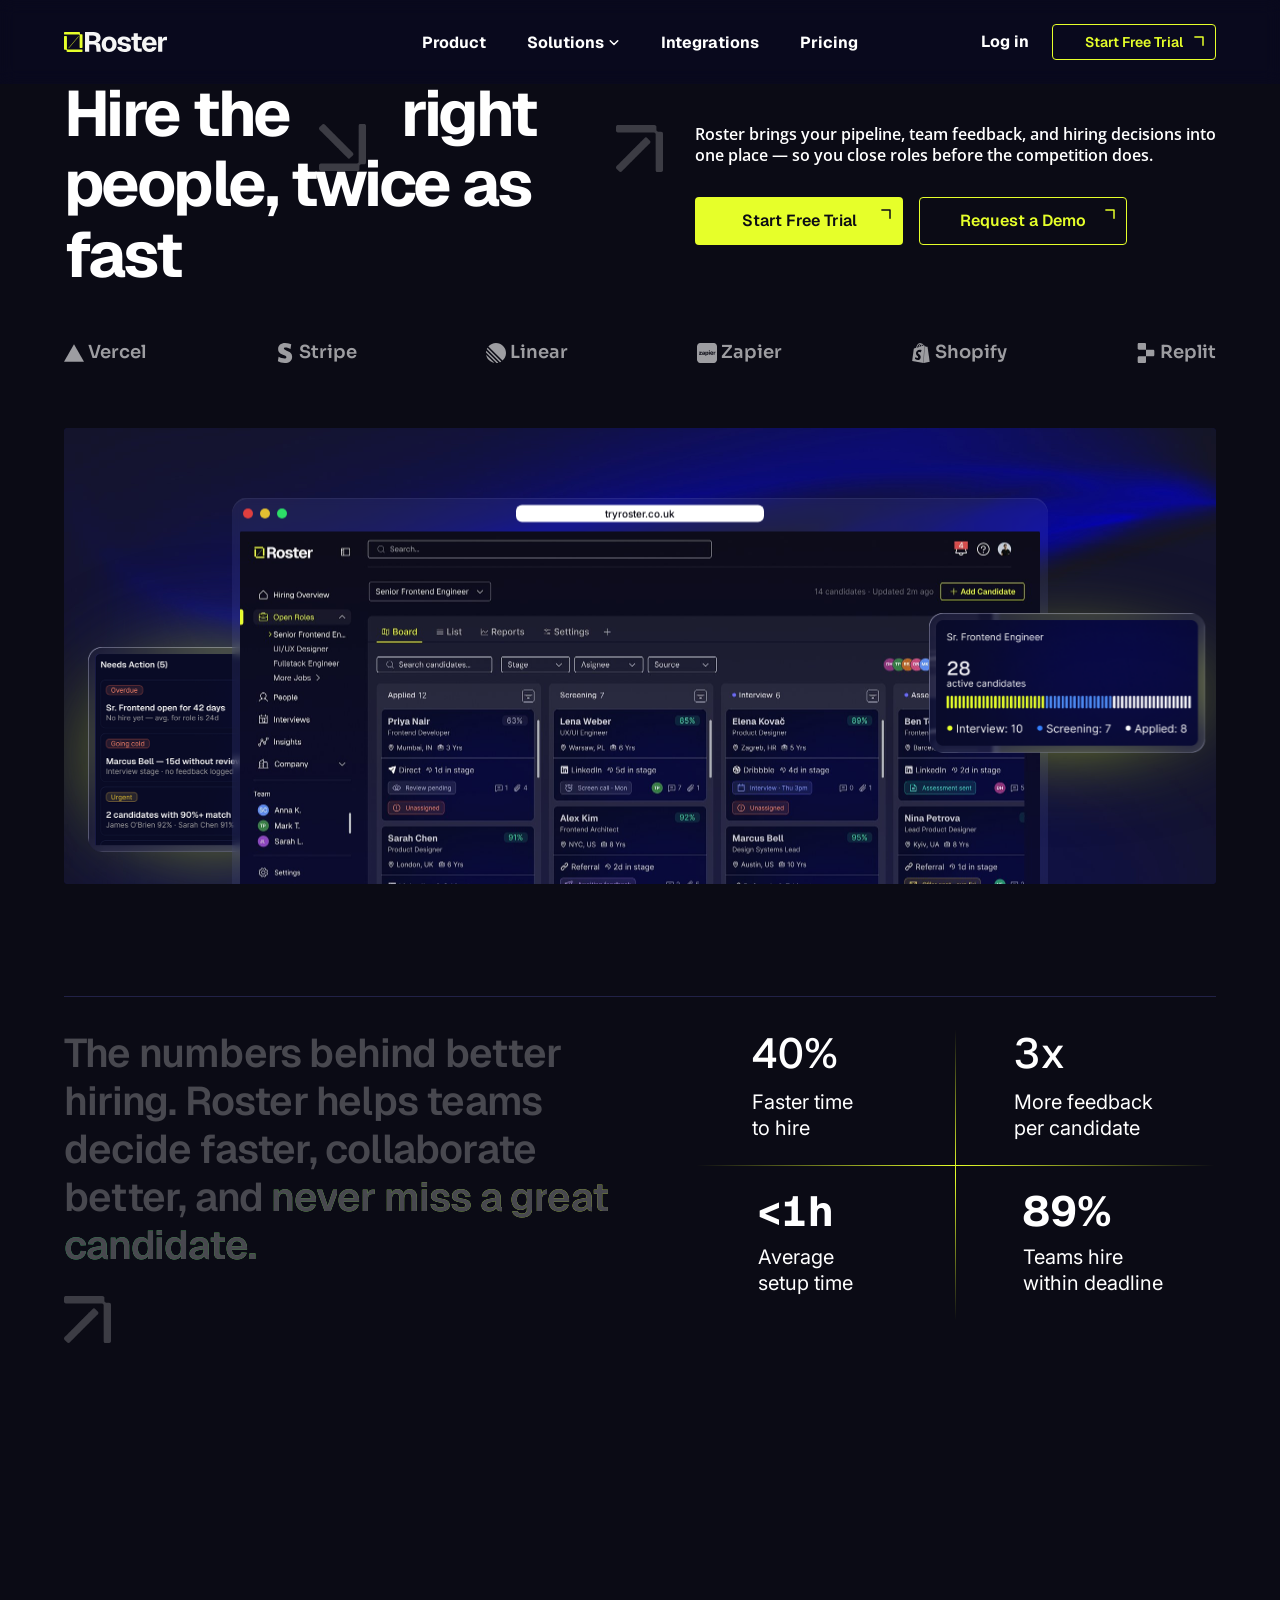
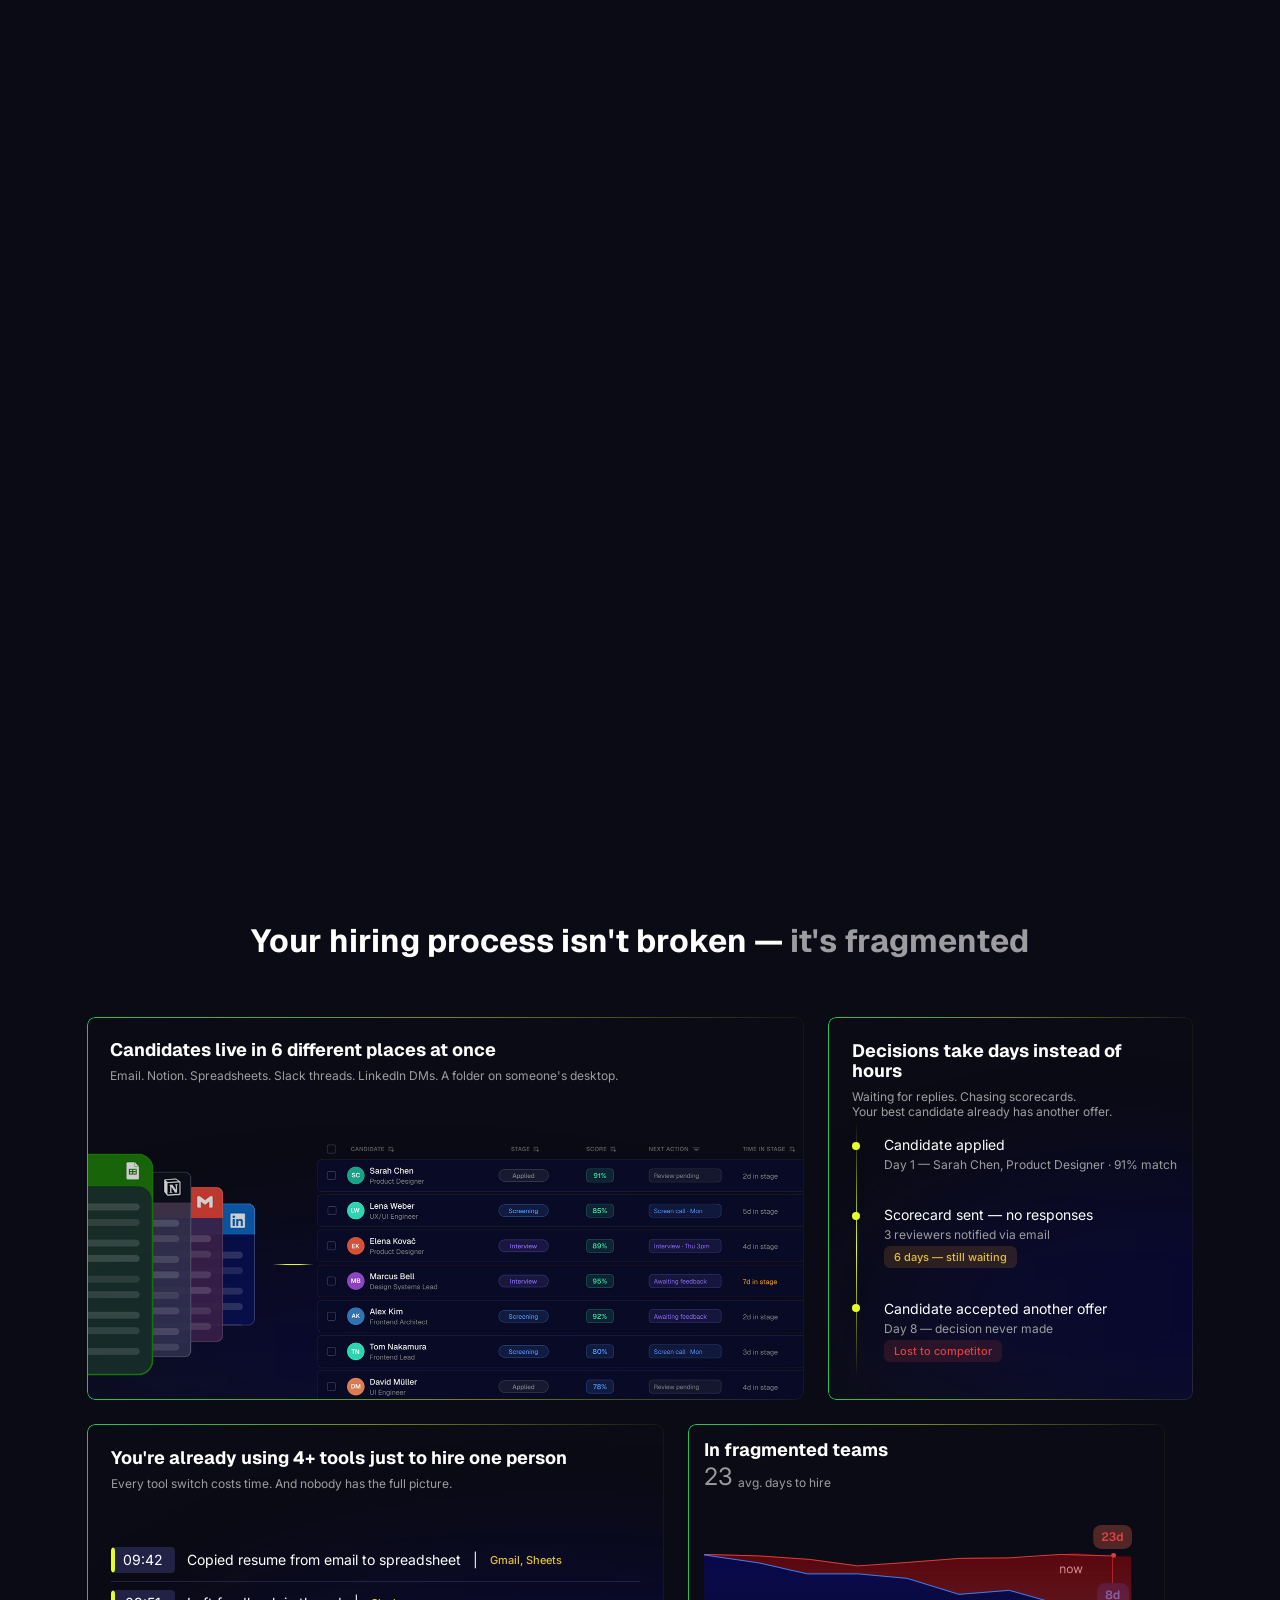
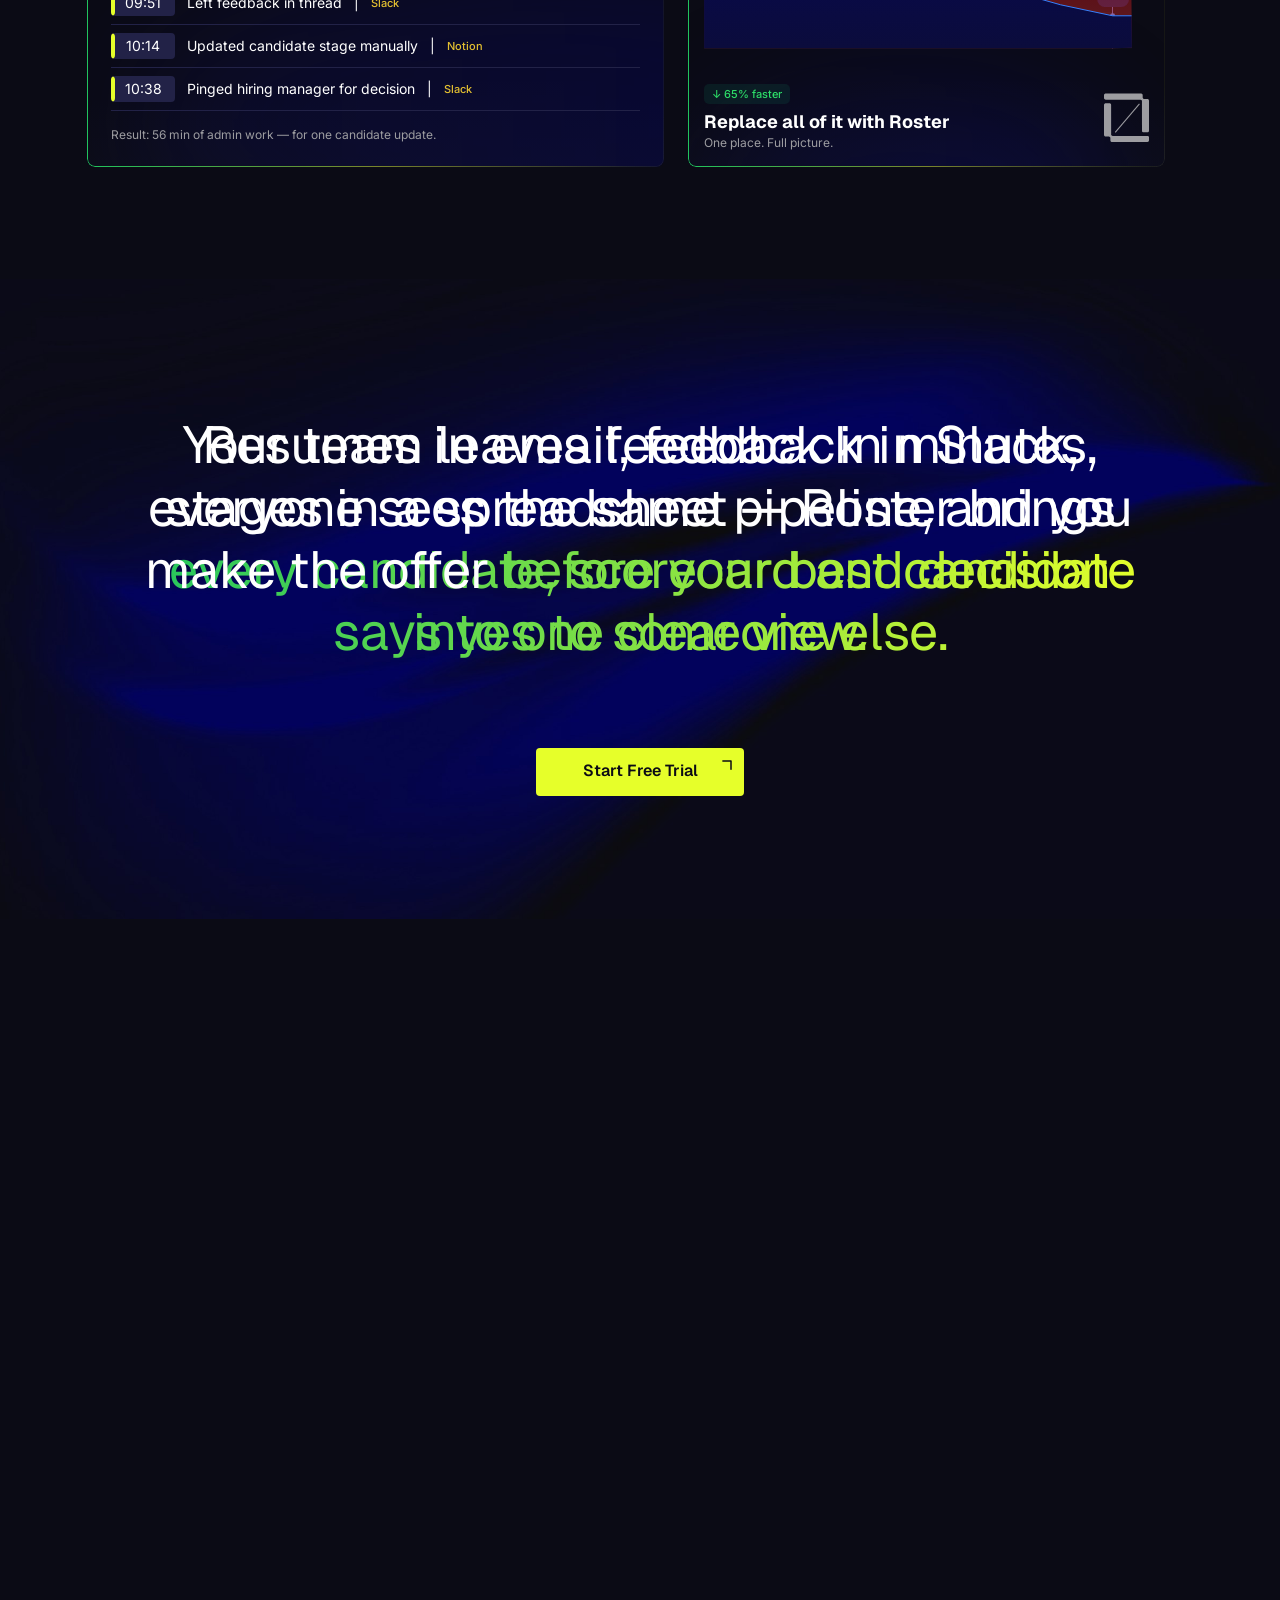
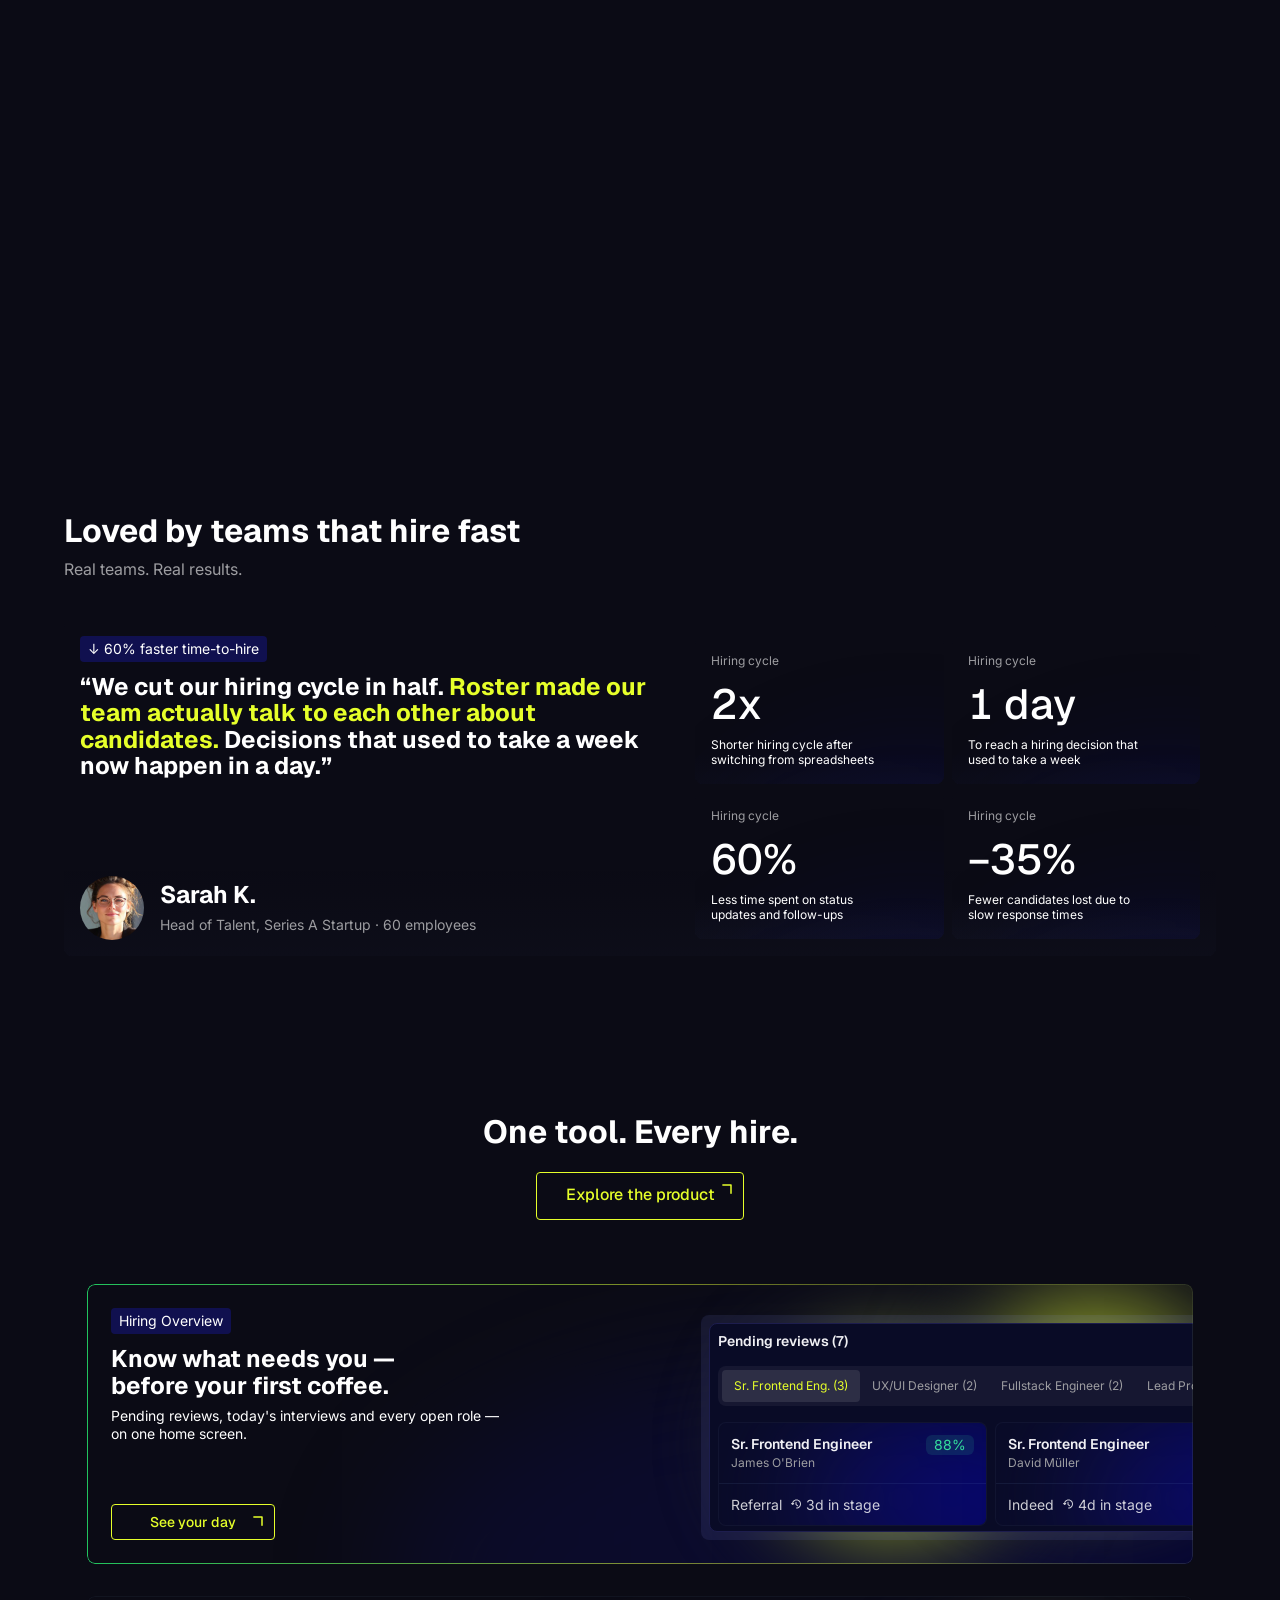
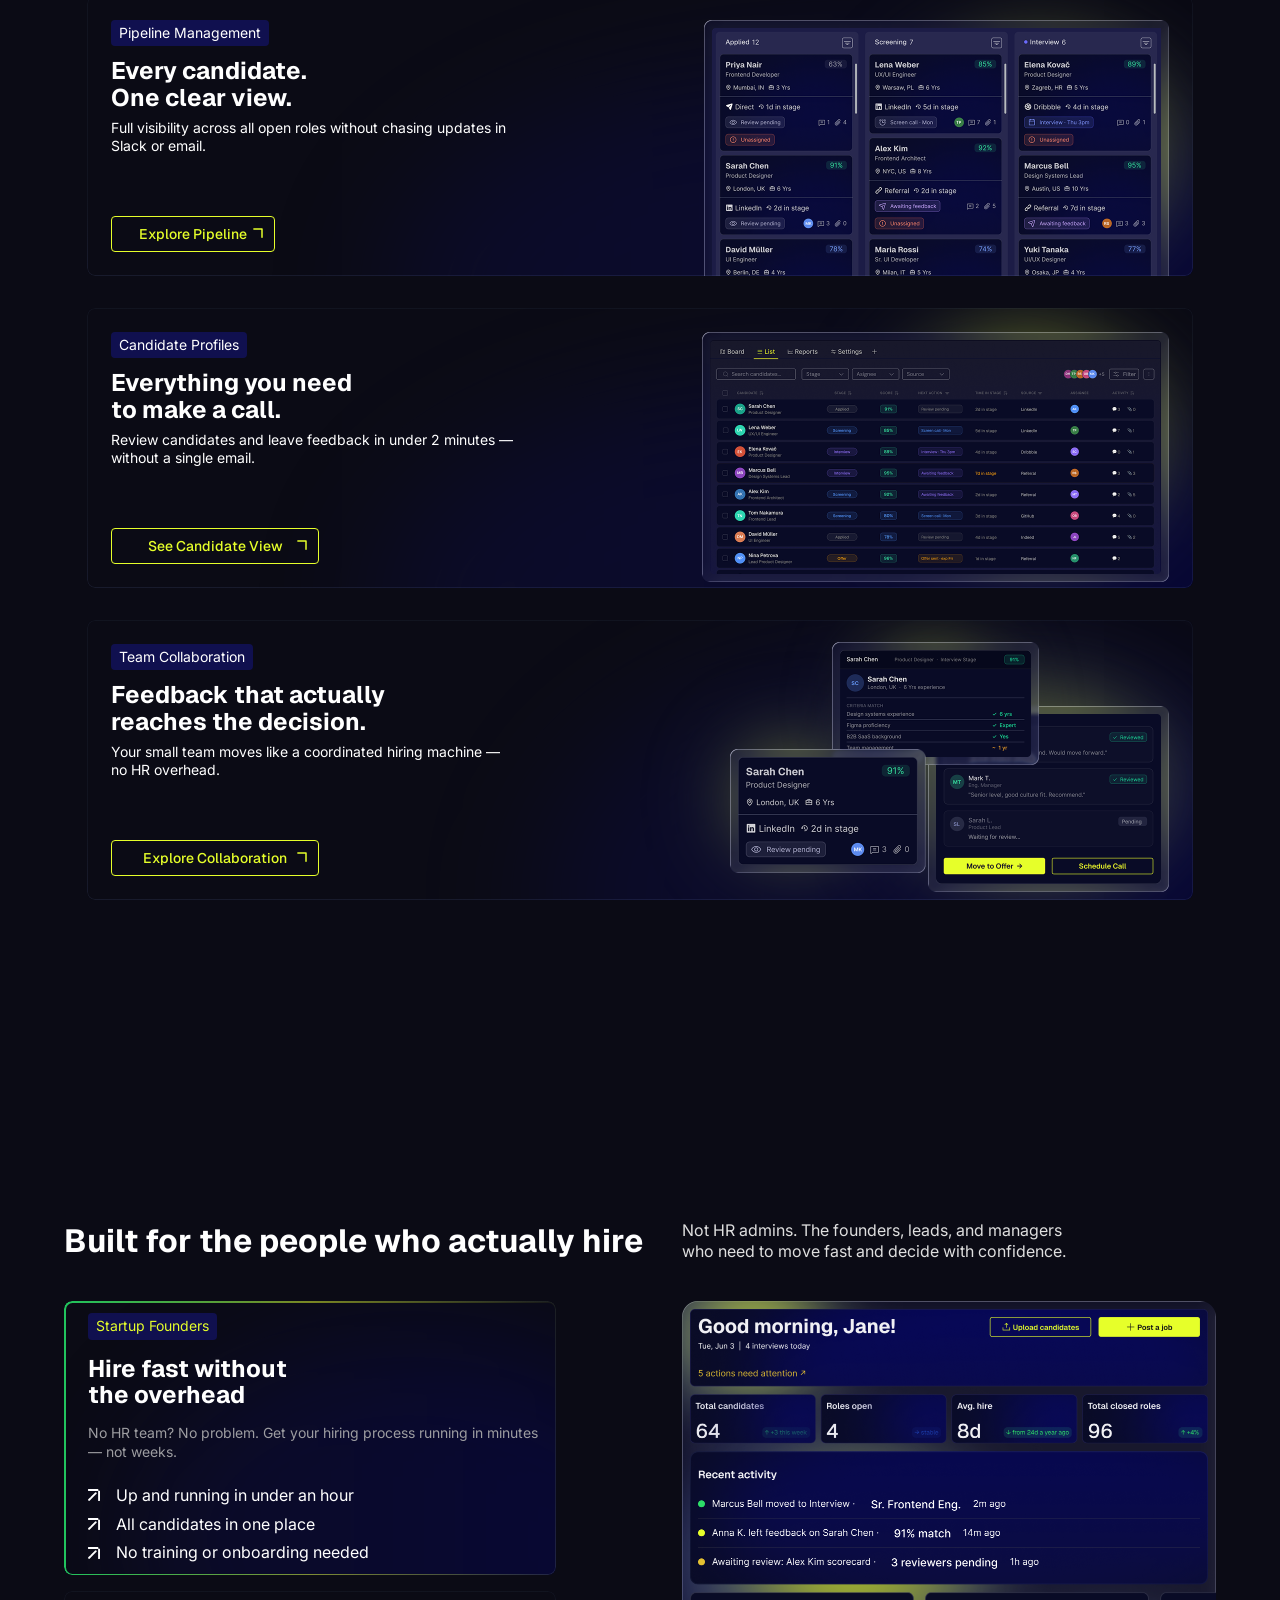
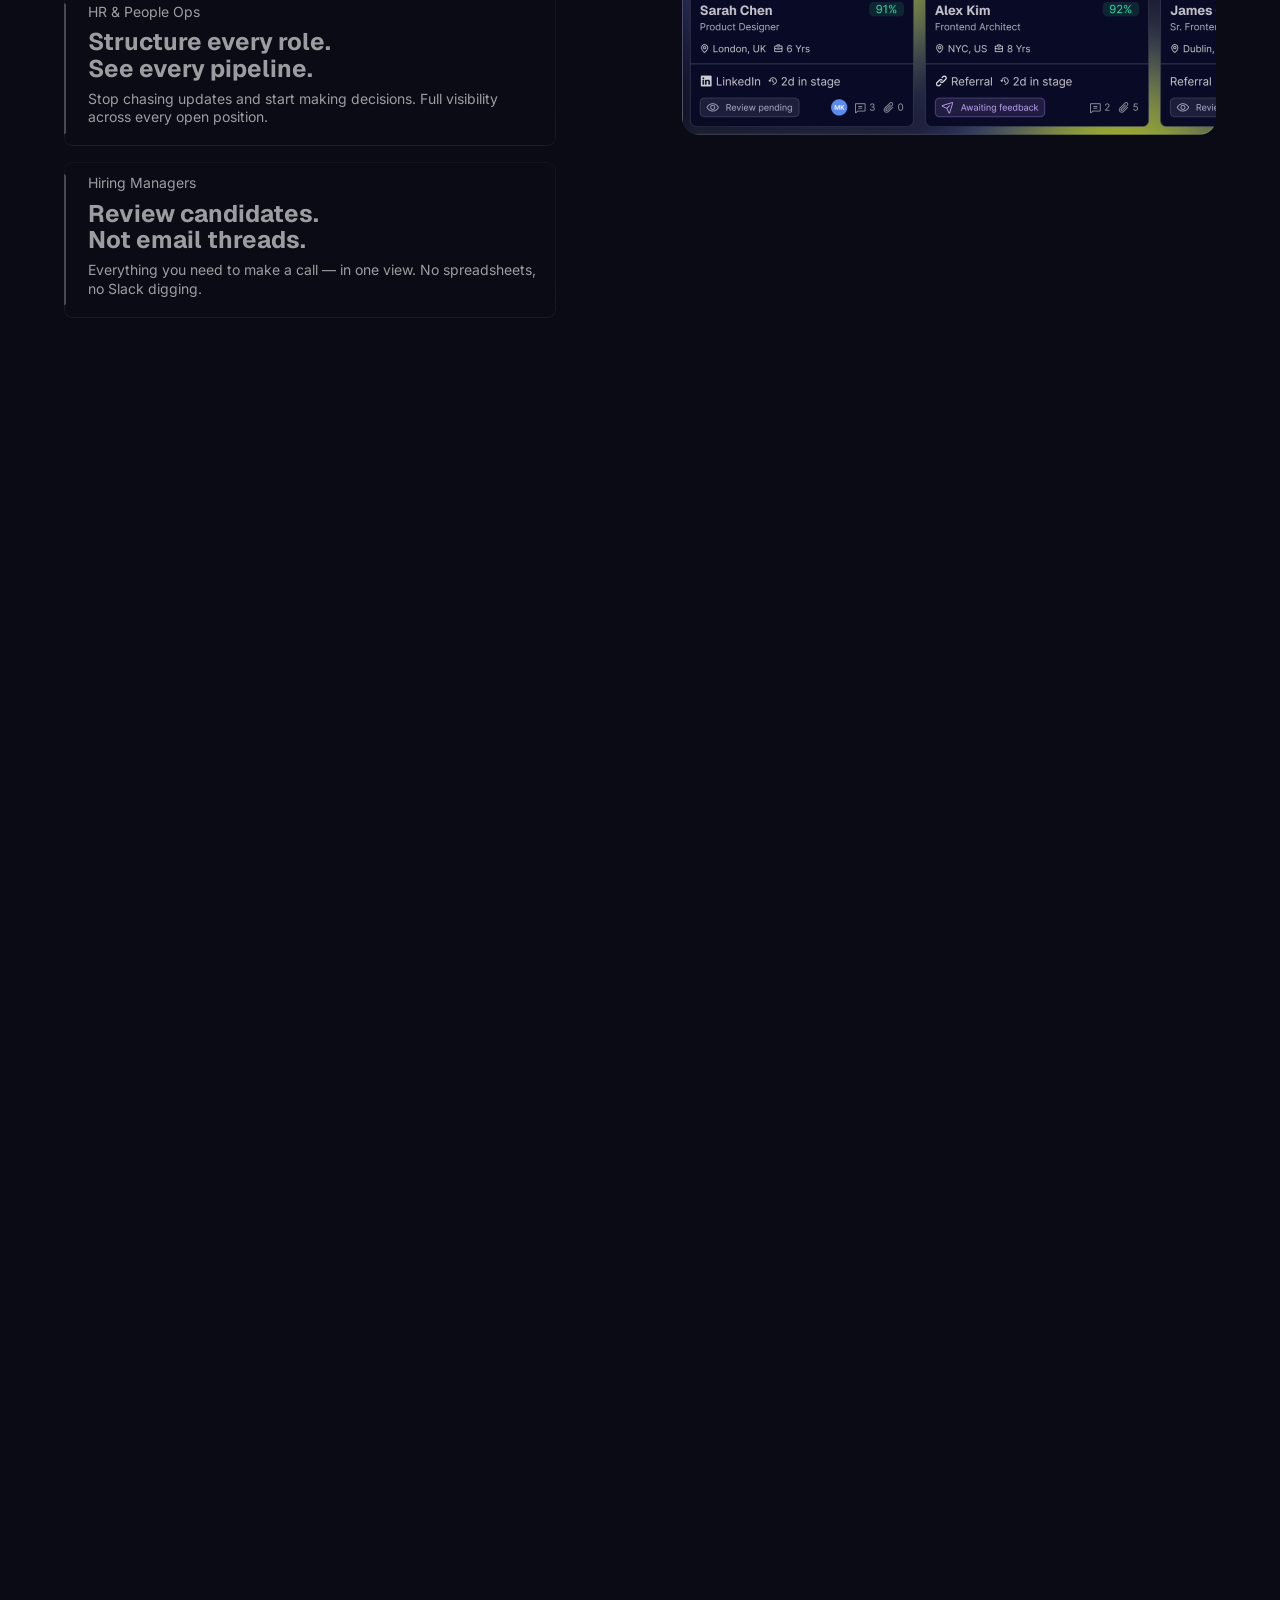
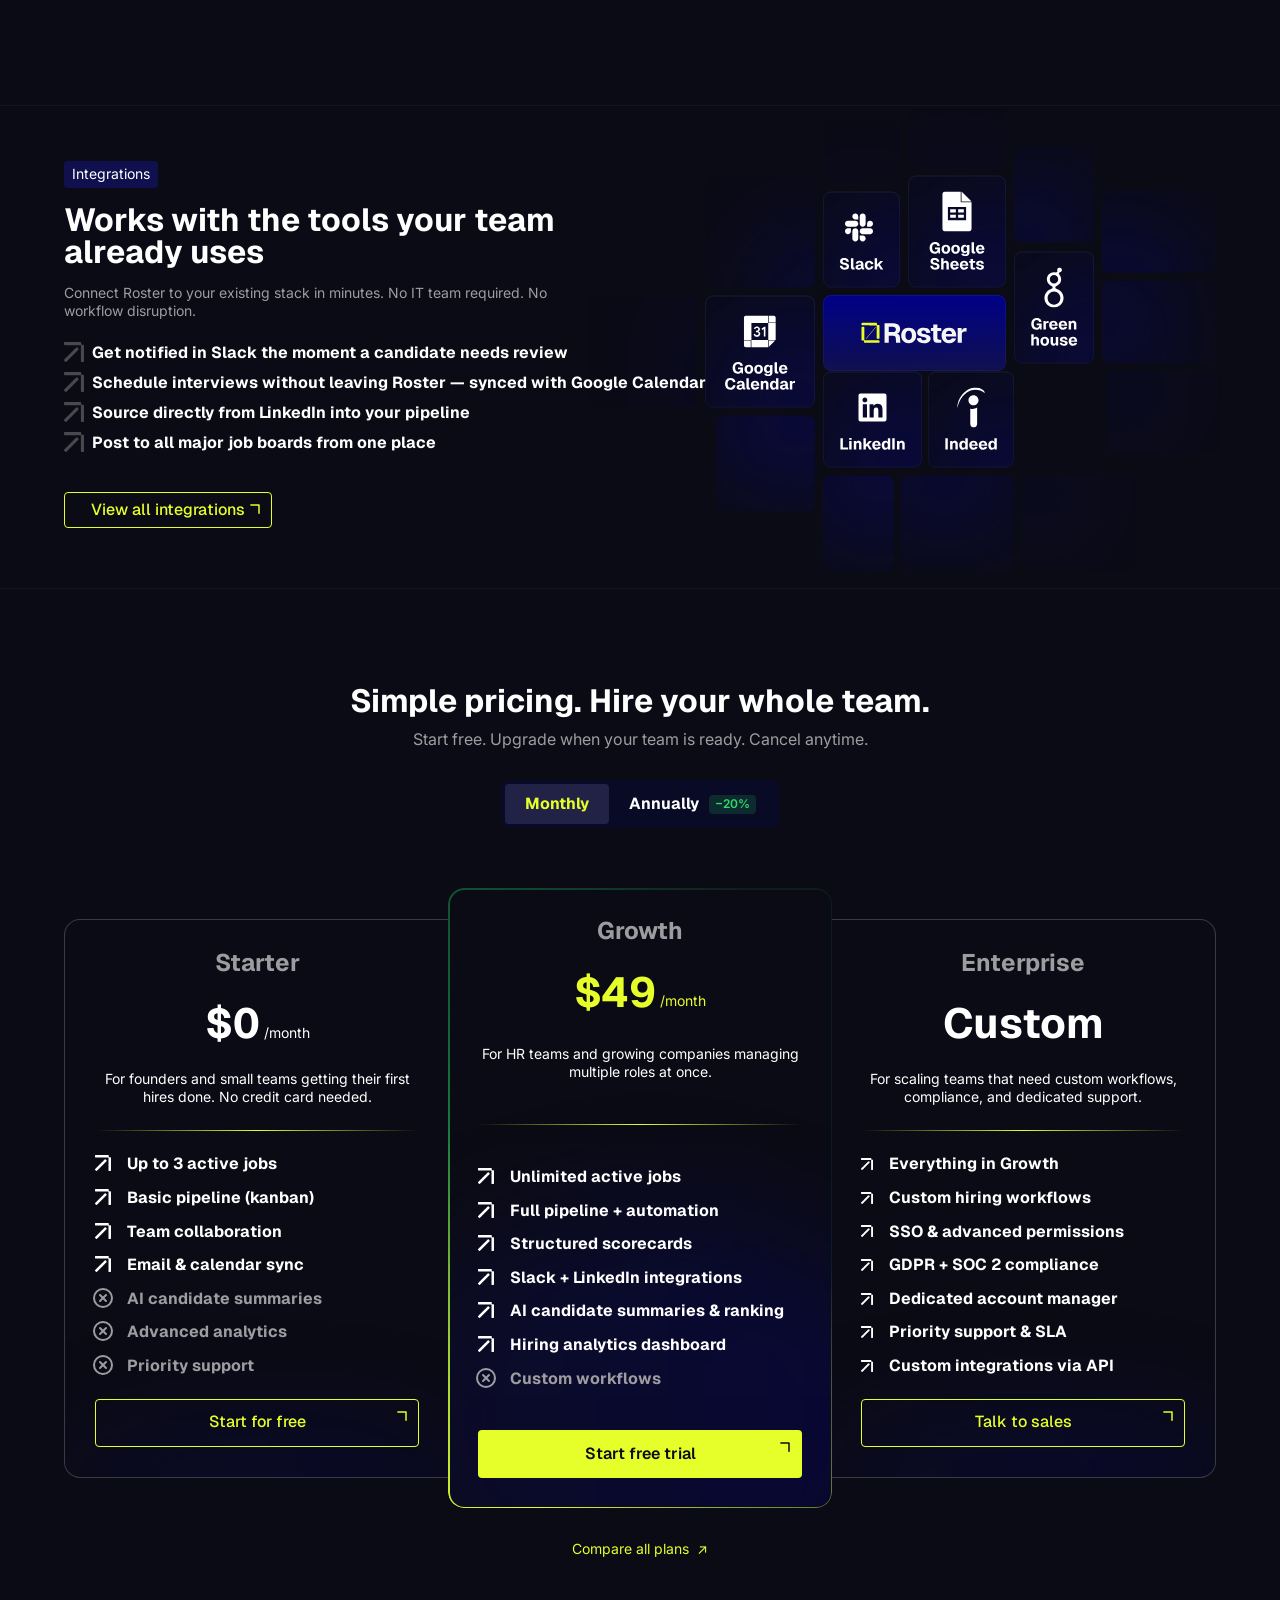
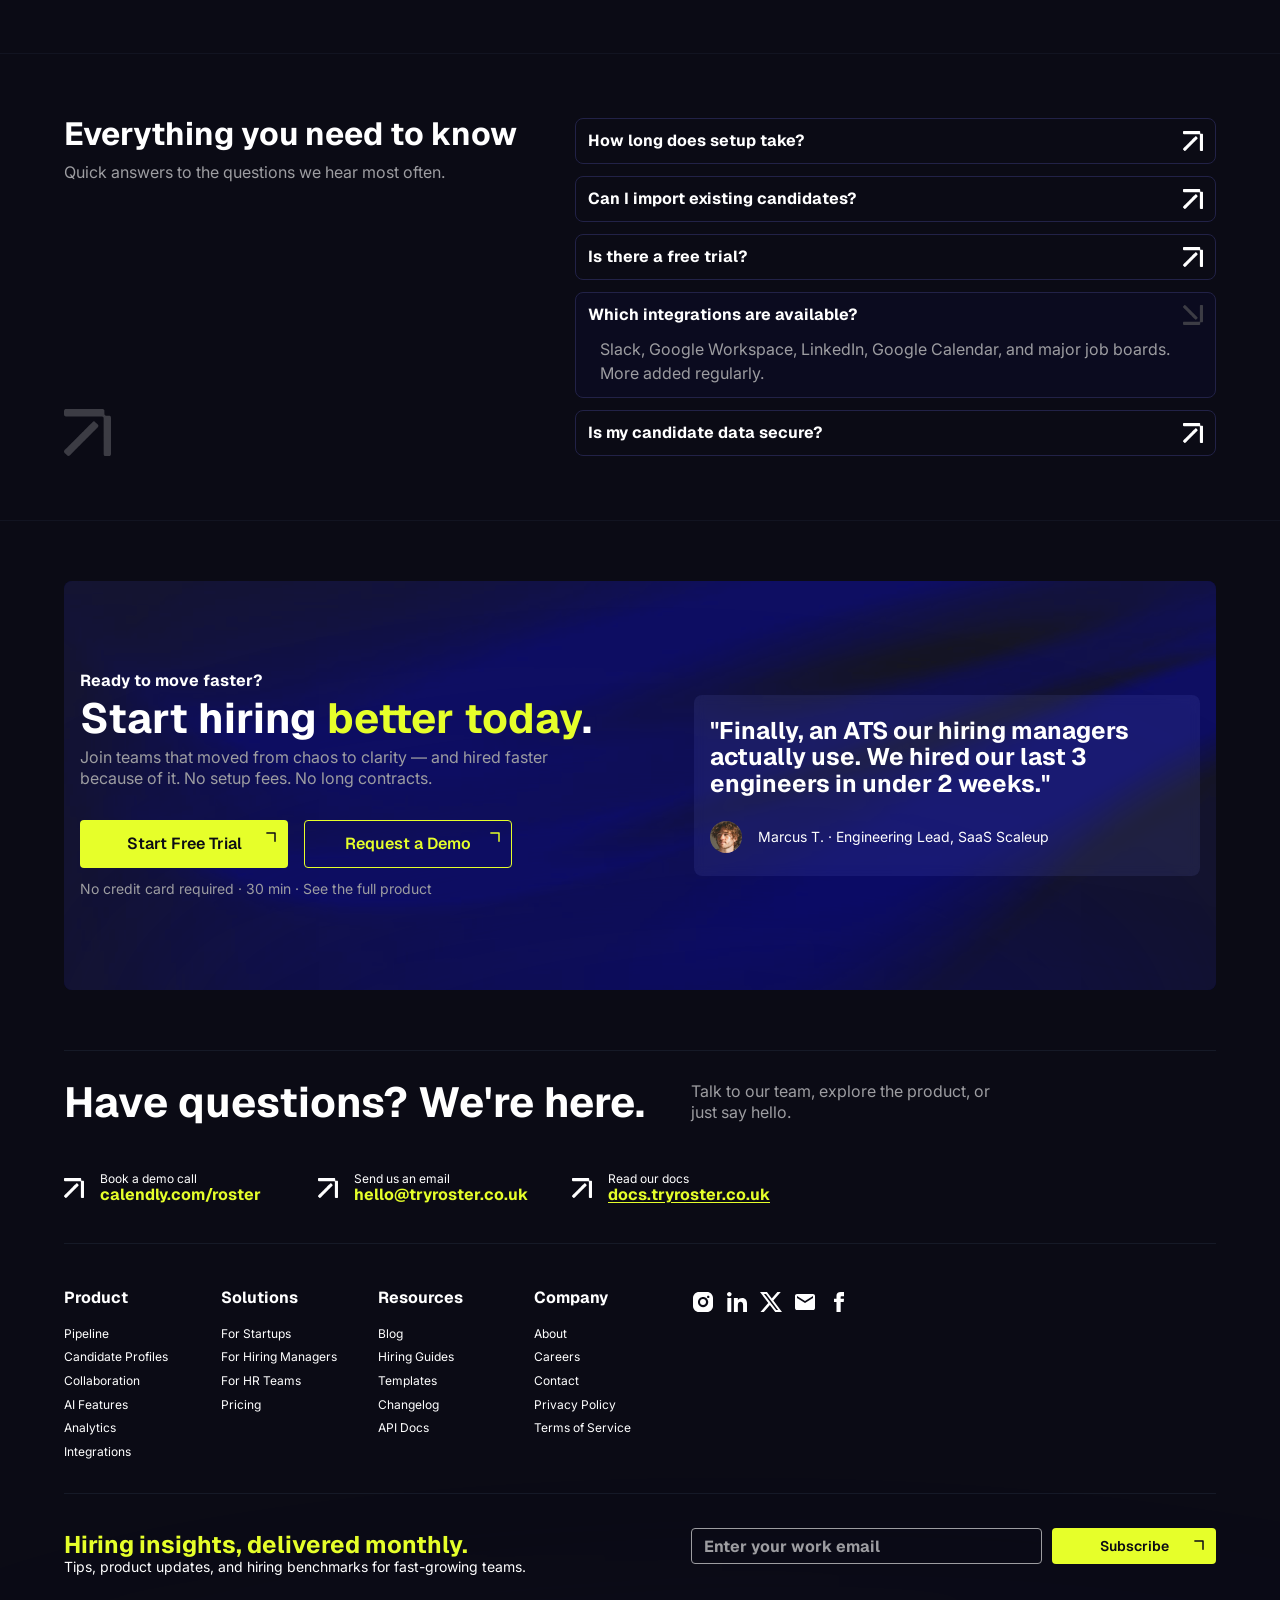
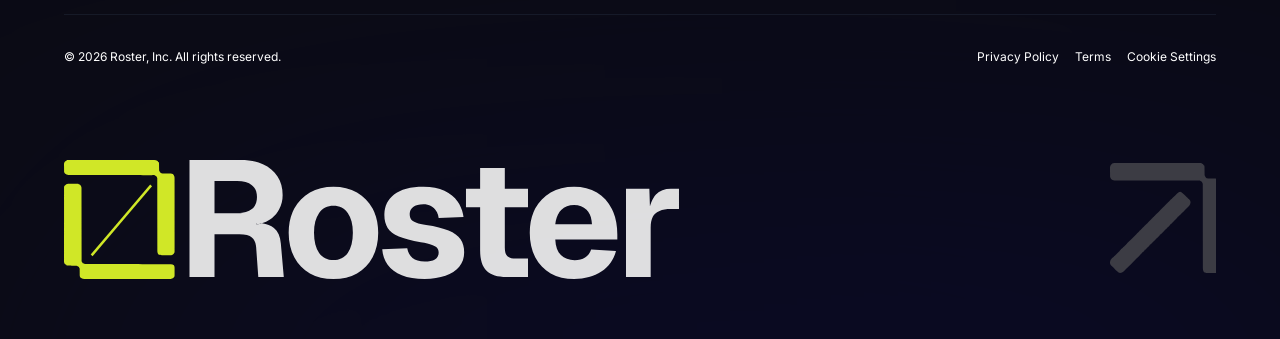
==== commit 1868b7d2: "Add files via upload" ====
--- a/roster/index.html
+++ b/roster/index.html
@@ -10,17 +10,17 @@
 <link rel="icon" href="favicon-32.png" sizes="32x32" type="image/png">
 <link rel="apple-touch-icon" href="apple-touch-icon.png">
 <meta property="og:type" content="website">
-<meta property="og:url" content="https://rosterhire.netlify.app/">
+<meta property="og:url" content="https://tryroster.co.uk/">
 <meta property="og:site_name" content="Roster">
 <meta property="og:title" content="Roster — Hire the right people, twice as fast">
 <meta property="og:description" content="Roster brings your pipeline, team feedback and hiring decisions into one place — so you close roles before the competition does.">
-<meta property="og:image" content="https://rosterhire.netlify.app/assets/og-image.jpg">
+<meta property="og:image" content="https://tryroster.co.uk/assets/og-image.jpg">
 <meta property="og:image:width" content="1200">
 <meta property="og:image:height" content="630">
 <meta name="twitter:card" content="summary_large_image">
 <meta name="twitter:title" content="Roster — Hire the right people, twice as fast">
 <meta name="twitter:description" content="Roster brings your pipeline, team feedback and hiring decisions into one place — so you close roles before the competition does.">
-<meta name="twitter:image" content="https://rosterhire.netlify.app/assets/og-image.jpg">
+<meta name="twitter:image" content="https://tryroster.co.uk/assets/og-image.jpg">
 <!-- meta:end -->
 <title>Roster — Hire the right people, twice as fast</title>
 <link rel="preconnect" href="https://fonts.googleapis.com">
@@ -140,7 +140,7 @@
       <div class="showcase__window" id="window">
         <div class="window__bar">
           <svg width="50" height="16" viewBox="0 0 50 16" fill="none" aria-hidden="true"><rect x="3" y="3" width="10" height="10" rx="5" fill="#DF3F3F"/><rect x="20" y="3" width="10" height="10" rx="5" fill="#E4C031"/><rect x="37" y="3" width="10" height="10" rx="5" fill="#2DDE68"/></svg>
-          <div class="window__url">roster.app</div>
+          <div class="window__url">tryroster.co.uk</div>
         </div>
         <div class="window__screen"><img src="assets/app-screen.jpg" alt="Roster app: hiring pipeline board" width="800" height="353"></div>
       </div>
@@ -615,12 +615,12 @@
       <h2 class="footer__h">Have questions? We're here.</h2>
       <div class="footer__right"><p class="footer__sub">Talk to our team, explore the product, or just say hello.</p></div>
     </div>
-    <div class="contacts"><a class="contact" href="#"><img src="assets/bullet-arrow.svg" alt="" aria-hidden="true"><span><small>Book a demo call</small><b class="">calendly.com/roster</b></span></a><a class="contact" href="mailto:hello@roster.app"><img src="assets/bullet-arrow.svg" alt="" aria-hidden="true"><span><small>Send us an email</small><b class="">hello@roster.app</b></span></a><a class="contact" href="#"><img src="assets/bullet-arrow.svg" alt="" aria-hidden="true"><span><small>Read our docs</small><b class="u">docs.roster.app</b></span></a></div>
+    <div class="contacts"><a class="contact" href="#"><img src="assets/bullet-arrow.svg" alt="" aria-hidden="true"><span><small>Book a demo call</small><b class="">calendly.com/roster</b></span></a><a class="contact" href="mailto:hello@tryroster.co.uk"><img src="assets/bullet-arrow.svg" alt="" aria-hidden="true"><span><small>Send us an email</small><b class="">hello@tryroster.co.uk</b></span></a><a class="contact" href="#"><img src="assets/bullet-arrow.svg" alt="" aria-hidden="true"><span><small>Read our docs</small><b class="u">docs.tryroster.co.uk</b></span></a></div>
   </div>
   <hr>
   <div class="footer__nav">
     <nav class="fcols" aria-label="Footer"><div class="fcol"><h3>Product</h3><a href="#">Pipeline</a><a href="#">Candidate Profiles</a><a href="#">Collaboration</a><a href="#">AI Features</a><a href="#">Analytics</a><a href="integrations.html">Integrations</a></div><div class="fcol"><h3>Solutions</h3><a href="solutions-founders.html">For Startups</a><a href="solutions-managers.html">For Hiring Managers</a><a href="solutions-hr.html">For HR Teams</a><a href="pricing.html">Pricing</a></div><div class="fcol"><h3>Resources</h3><a href="#">Blog</a><a href="#">Hiring Guides</a><a href="#">Templates</a><a href="#">Changelog</a><a href="#">API Docs</a></div><div class="fcol"><h3>Company</h3><a href="#">About</a><a href="#">Careers</a><a href="#">Contact</a><a href="#">Privacy Policy</a><a href="#">Terms of Service</a></div></nav>
-    <div class="footer__right"><div class="socials"><a href="#" aria-label="Instagram"><svg viewBox="0 0 24 24" fill="currentColor" aria-hidden="true"><path d="M15.9962 2H8.00375C4.70169 2 2 4.70169 2 8.00375V15.9962C2 19.2983 4.70169 22 8.00375 22H15.9962C19.2983 22 22 19.2983 22 15.9962V8.00375C22 4.70169 19.3358 2 15.9962 2ZM17.2345 12.0188C17.2345 14.8705 14.9456 17.1595 12.0938 17.1595C9.24203 17.1595 6.9531 14.8705 6.9531 12.0188C6.9531 9.16698 9.24203 6.87805 12.0938 6.87805C14.9081 6.87805 17.2345 9.16698 17.2345 12.0188ZM17.2345 8.0788C16.5591 8.0788 16.0338 7.55347 16.0338 6.87805C16.0338 6.20263 16.5591 5.6773 17.2345 5.6773C17.9099 5.6773 18.4353 6.20263 18.4353 6.87805C18.4353 7.51595 17.8724 8.0788 17.2345 8.0788Z"/><path d="M12 9C10.3571 9 9 10.3214 9 12C9 13.6786 10.3214 15 12 15C13.6429 15 15 13.6786 15 12C14.9643 10.3214 13.6429 9 12 9Z"/></svg></a><a href="#" aria-label="LinkedIn"><svg viewBox="0 0 24 24" fill="currentColor" aria-hidden="true"><path d="M6.28291 22H2.35363V8.04563H6.28291V22ZM4.31827 6.44867C3.0609 6.44867 2 5.46008 2 4.24335C2 3.02662 3.02161 2 4.27898 2C5.53635 2 6.59725 2.98859 6.59725 4.20532C6.59725 5.42205 5.57564 6.44867 4.31827 6.44867ZM22 22H18.0707V14.8897C18.0707 10.6312 12.8448 10.9354 12.8448 14.8897V22H8.91552V8.04563H12.8448V10.289C14.6916 7.01901 22 6.75285 22 13.4449V22Z"/></svg></a><a href="#" aria-label="X"><svg viewBox="0 0 24 24" fill="currentColor" aria-hidden="true"><path d="M18.3815 2H21.7537L14.3496 10.4871L23 22H16.2116L10.8967 15.0037L4.81206 22H1.43985L9.28391 12.9225L1 2H7.95701L12.7587 8.39114L18.3815 2ZM17.2013 20.0074H19.0706L6.97467 3.91882H4.96601L17.2013 20.0074Z"/></svg></a><a href="mailto:hello@roster.app" aria-label="Email"><svg viewBox="0 0 24 24" fill="currentColor" aria-hidden="true"><path d="M4 20C3.45 20 2.97917 19.8042 2.5875 19.4125C2.19583 19.0208 2 18.55 2 18V6C2 5.45 2.19583 4.97917 2.5875 4.5875C2.97917 4.19583 3.45 4 4 4H20C20.55 4 21.0208 4.19583 21.4125 4.5875C21.8042 4.97917 22 5.45 22 6V18C22 18.55 21.8042 19.0208 21.4125 19.4125C21.0208 19.8042 20.55 20 20 20H4ZM12 13L20 8V6L12 11L4 6V8L12 13Z"/></svg></a><a href="#" aria-label="Facebook"><svg viewBox="0 0 24 24" fill="currentColor" aria-hidden="true"><path d="M9.49084 8.66667H7V12H9.49084V22H13.6667V12H16.707L17 8.66667H13.6667V7.27472C13.6667 6.46886 13.8132 6.17582 14.5824 6.17582H17V2H13.8132C10.8095 2 9.49084 3.31868 9.49084 5.84615V8.66667Z"/></svg></a></div></div>
+    <div class="footer__right"><div class="socials"><a href="#" aria-label="Instagram"><svg viewBox="0 0 24 24" fill="currentColor" aria-hidden="true"><path d="M15.9962 2H8.00375C4.70169 2 2 4.70169 2 8.00375V15.9962C2 19.2983 4.70169 22 8.00375 22H15.9962C19.2983 22 22 19.2983 22 15.9962V8.00375C22 4.70169 19.3358 2 15.9962 2ZM17.2345 12.0188C17.2345 14.8705 14.9456 17.1595 12.0938 17.1595C9.24203 17.1595 6.9531 14.8705 6.9531 12.0188C6.9531 9.16698 9.24203 6.87805 12.0938 6.87805C14.9081 6.87805 17.2345 9.16698 17.2345 12.0188ZM17.2345 8.0788C16.5591 8.0788 16.0338 7.55347 16.0338 6.87805C16.0338 6.20263 16.5591 5.6773 17.2345 5.6773C17.9099 5.6773 18.4353 6.20263 18.4353 6.87805C18.4353 7.51595 17.8724 8.0788 17.2345 8.0788Z"/><path d="M12 9C10.3571 9 9 10.3214 9 12C9 13.6786 10.3214 15 12 15C13.6429 15 15 13.6786 15 12C14.9643 10.3214 13.6429 9 12 9Z"/></svg></a><a href="#" aria-label="LinkedIn"><svg viewBox="0 0 24 24" fill="currentColor" aria-hidden="true"><path d="M6.28291 22H2.35363V8.04563H6.28291V22ZM4.31827 6.44867C3.0609 6.44867 2 5.46008 2 4.24335C2 3.02662 3.02161 2 4.27898 2C5.53635 2 6.59725 2.98859 6.59725 4.20532C6.59725 5.42205 5.57564 6.44867 4.31827 6.44867ZM22 22H18.0707V14.8897C18.0707 10.6312 12.8448 10.9354 12.8448 14.8897V22H8.91552V8.04563H12.8448V10.289C14.6916 7.01901 22 6.75285 22 13.4449V22Z"/></svg></a><a href="#" aria-label="X"><svg viewBox="0 0 24 24" fill="currentColor" aria-hidden="true"><path d="M18.3815 2H21.7537L14.3496 10.4871L23 22H16.2116L10.8967 15.0037L4.81206 22H1.43985L9.28391 12.9225L1 2H7.95701L12.7587 8.39114L18.3815 2ZM17.2013 20.0074H19.0706L6.97467 3.91882H4.96601L17.2013 20.0074Z"/></svg></a><a href="mailto:hello@tryroster.co.uk" aria-label="Email"><svg viewBox="0 0 24 24" fill="currentColor" aria-hidden="true"><path d="M4 20C3.45 20 2.97917 19.8042 2.5875 19.4125C2.19583 19.0208 2 18.55 2 18V6C2 5.45 2.19583 4.97917 2.5875 4.5875C2.97917 4.19583 3.45 4 4 4H20C20.55 4 21.0208 4.19583 21.4125 4.5875C21.8042 4.97917 22 5.45 22 6V18C22 18.55 21.8042 19.0208 21.4125 19.4125C21.0208 19.8042 20.55 20 20 20H4ZM12 13L20 8V6L12 11L4 6V8L12 13Z"/></svg></a><a href="#" aria-label="Facebook"><svg viewBox="0 0 24 24" fill="currentColor" aria-hidden="true"><path d="M9.49084 8.66667H7V12H9.49084V22H13.6667V12H16.707L17 8.66667H13.6667V7.27472C13.6667 6.46886 13.8132 6.17582 14.5824 6.17582H17V2H13.8132C10.8095 2 9.49084 3.31868 9.49084 5.84615V8.66667Z"/></svg></a></div></div>
   </div>
   <hr>
   <div class="footer__row news">
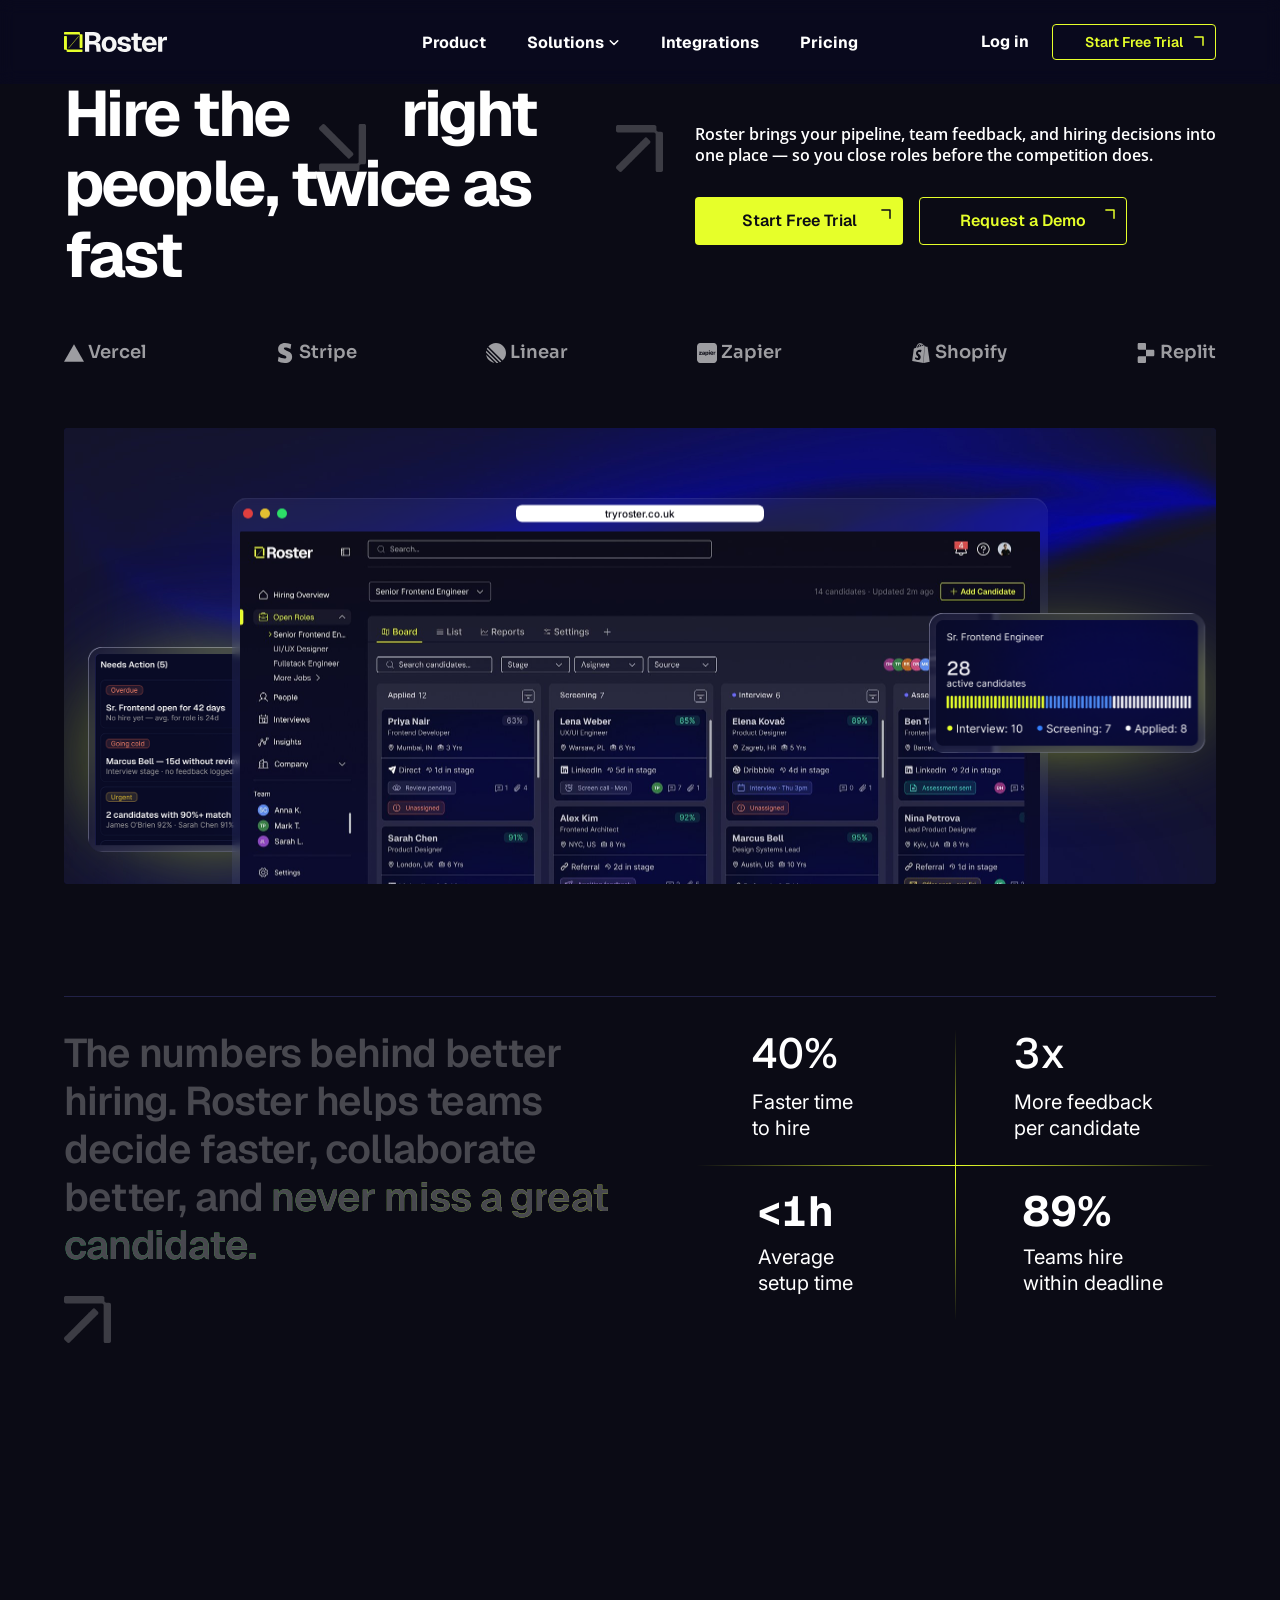
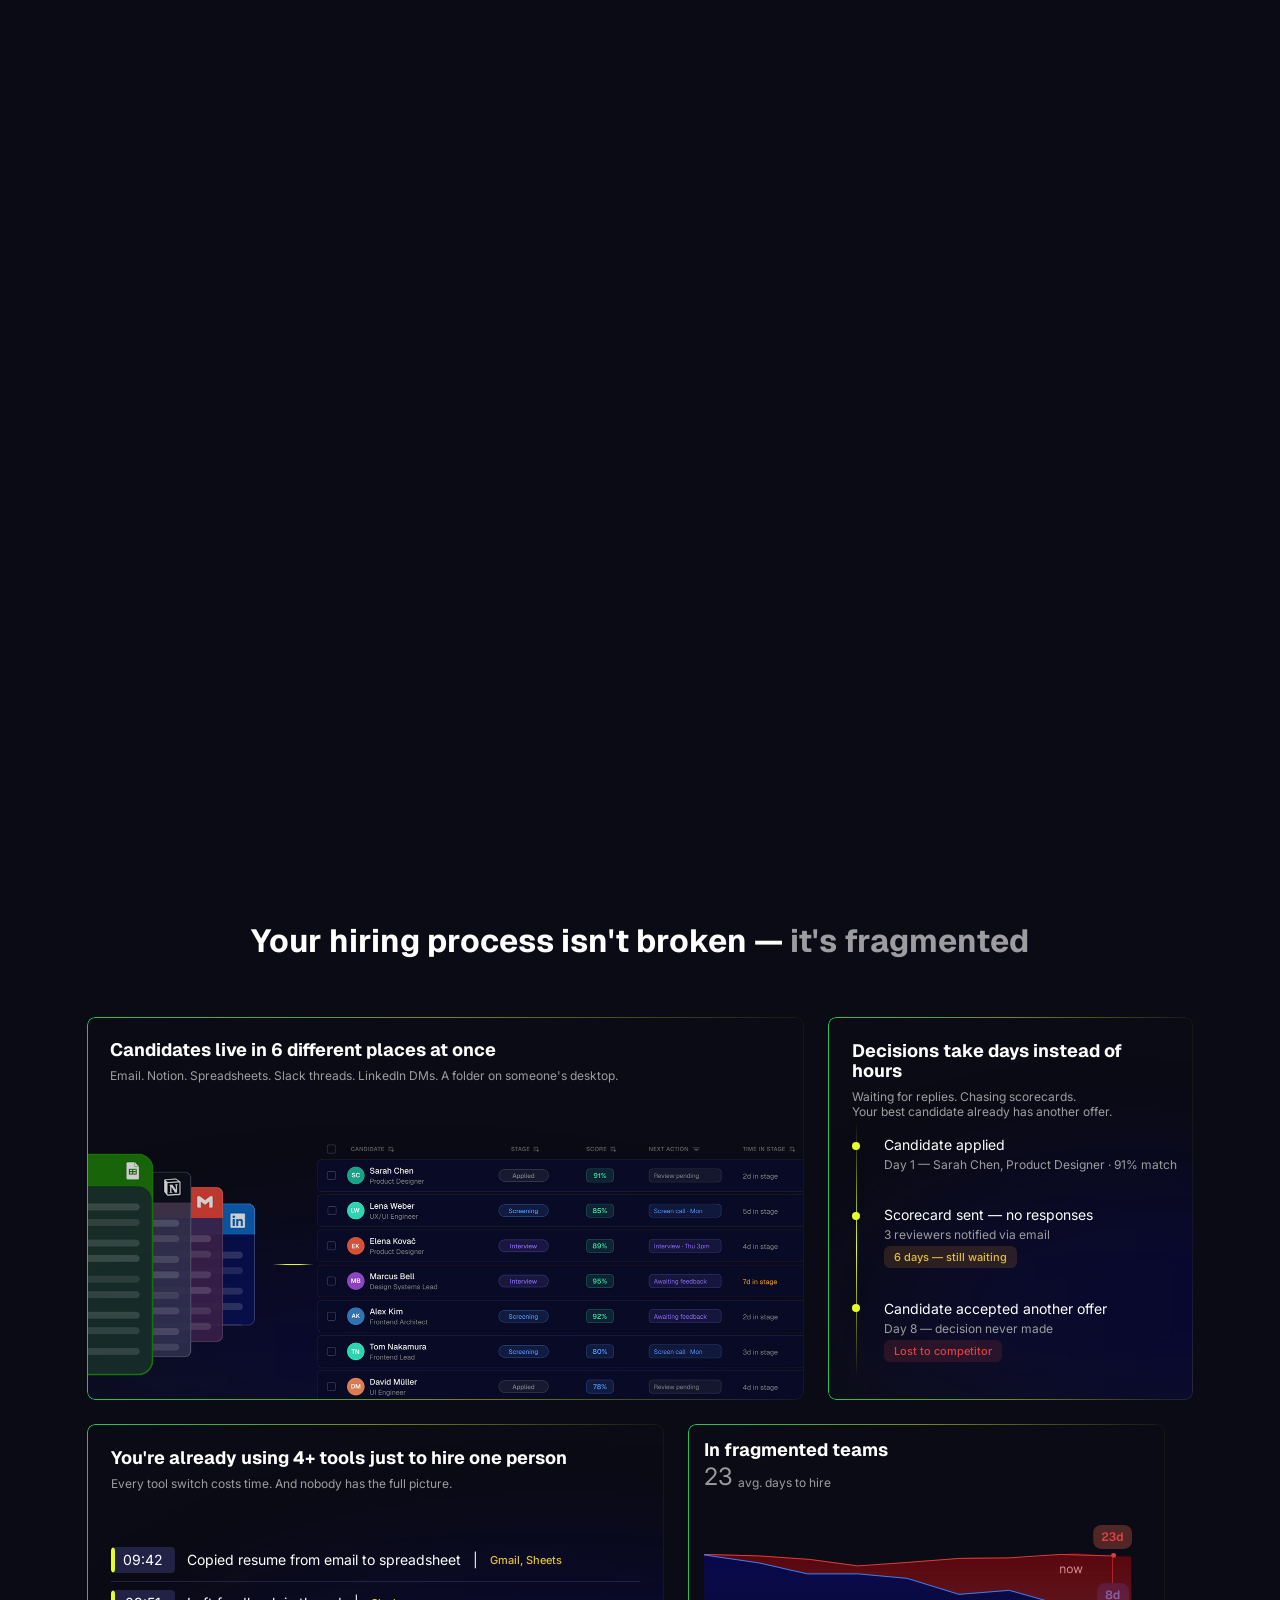
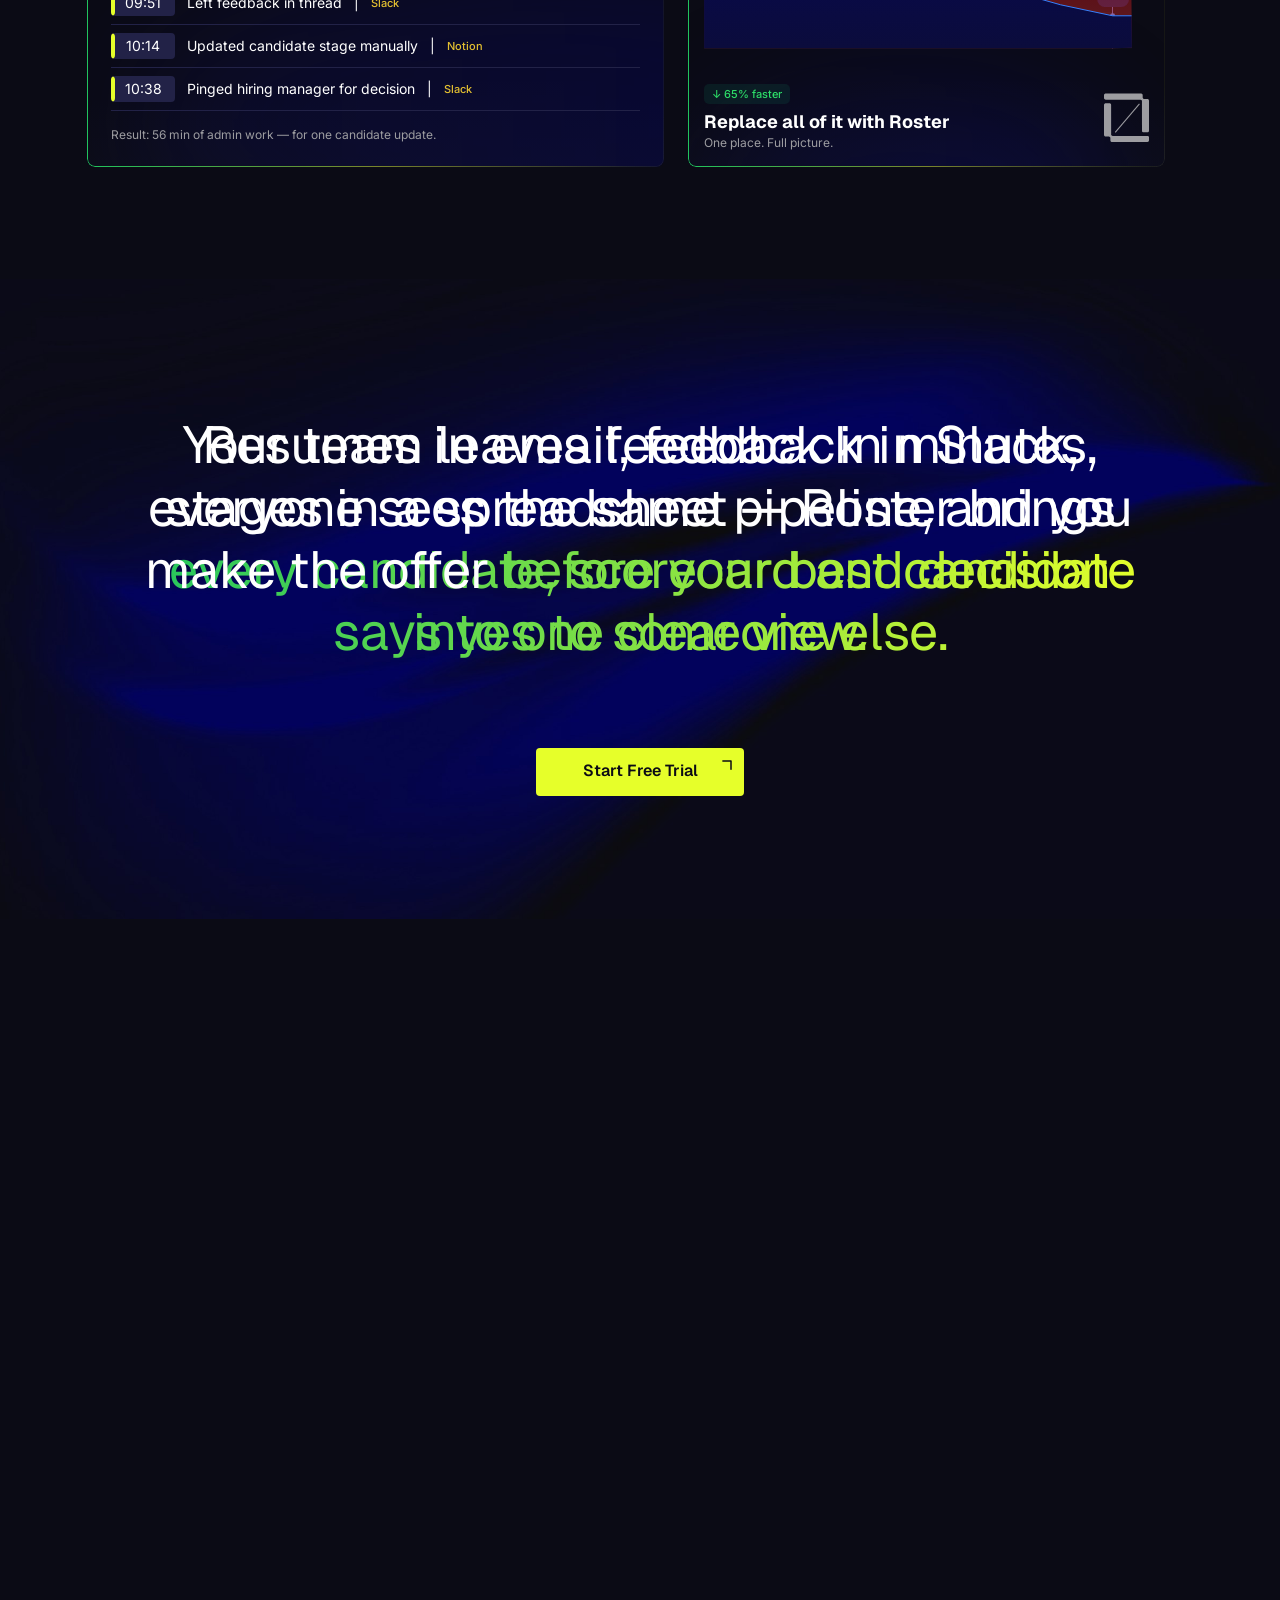
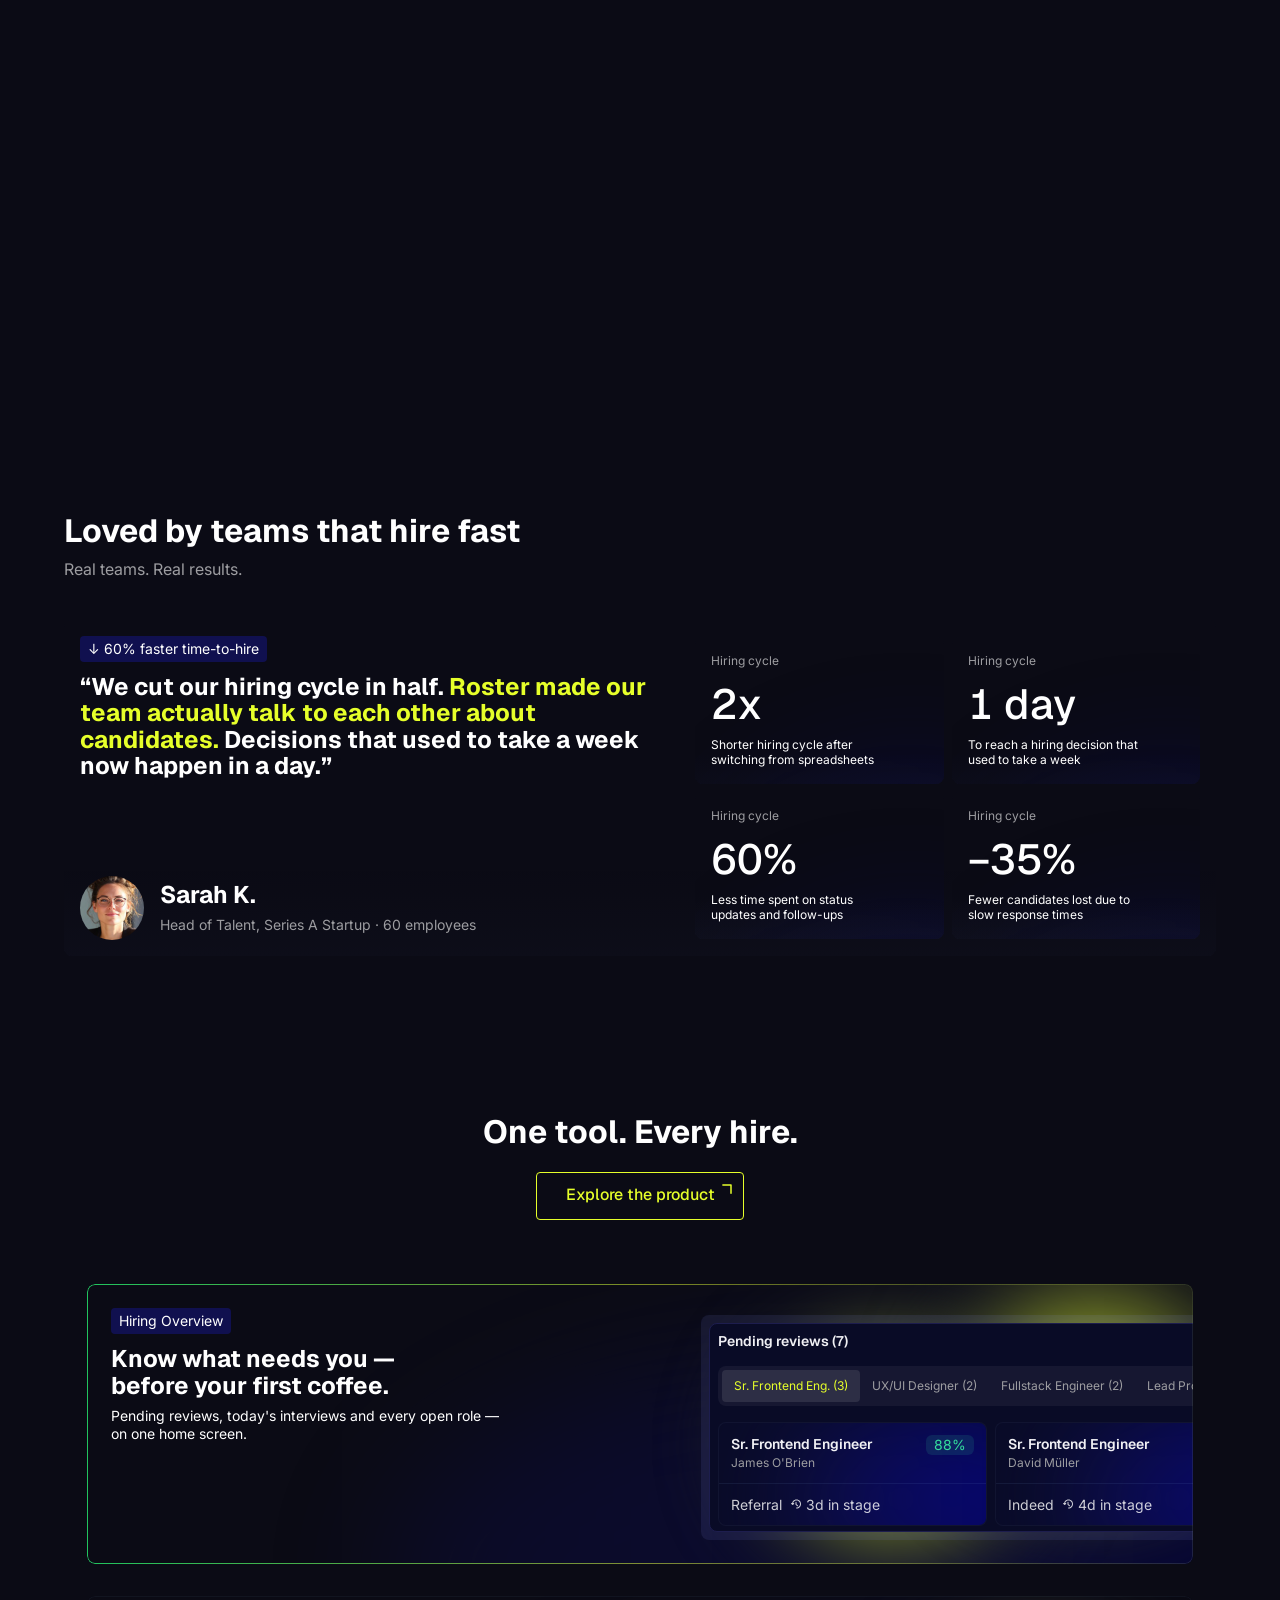
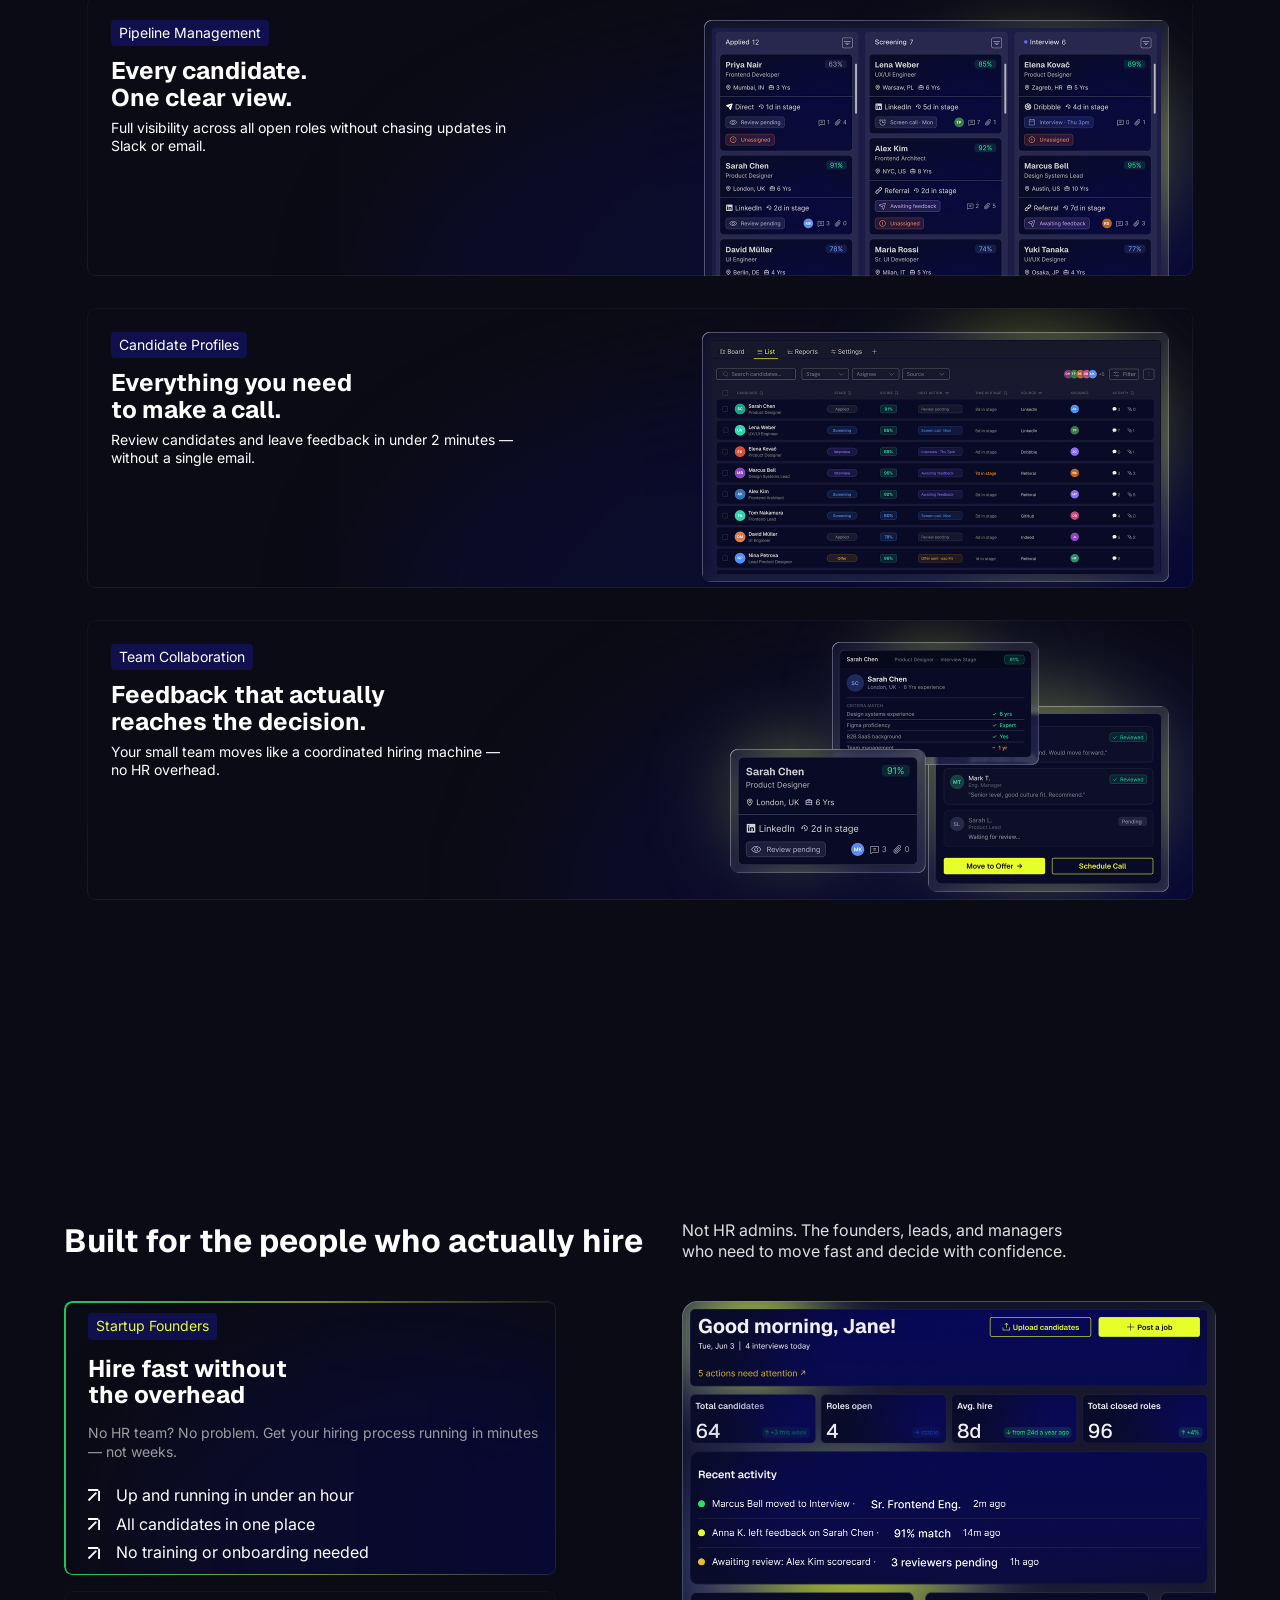
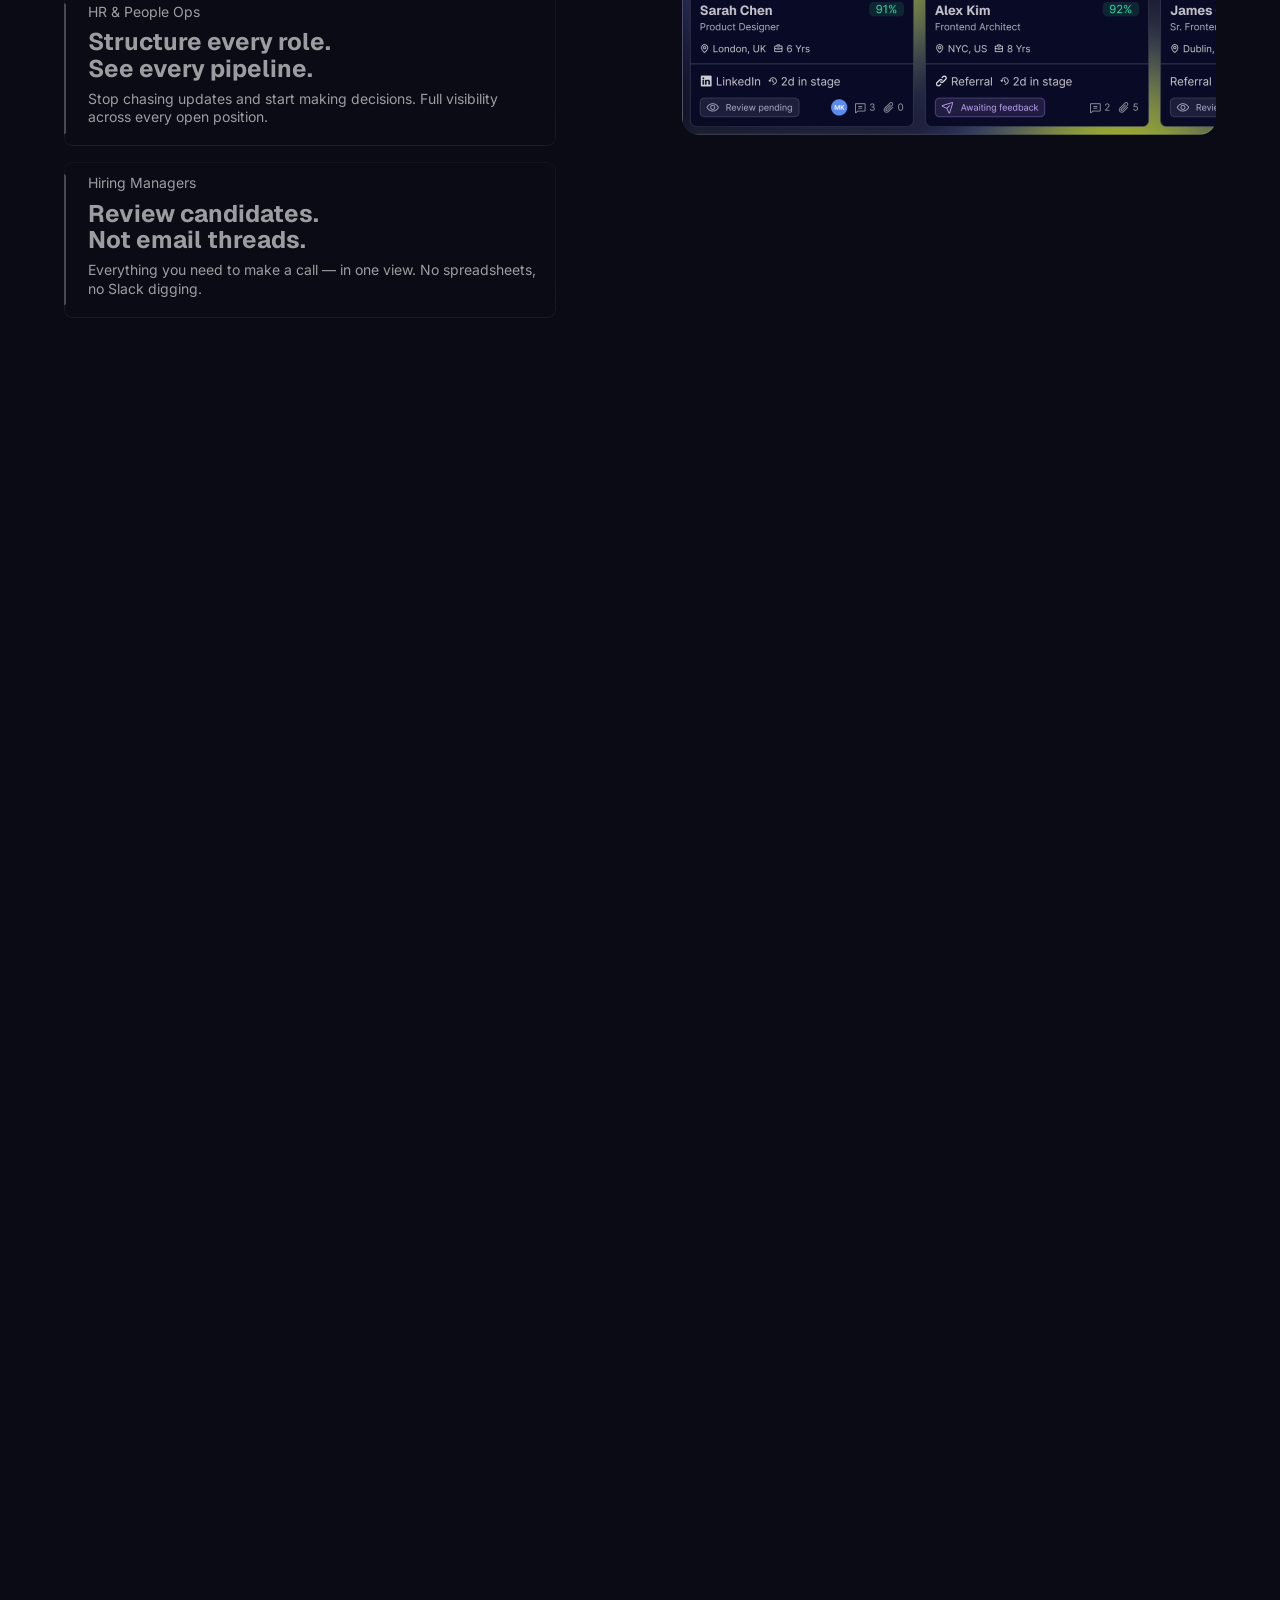
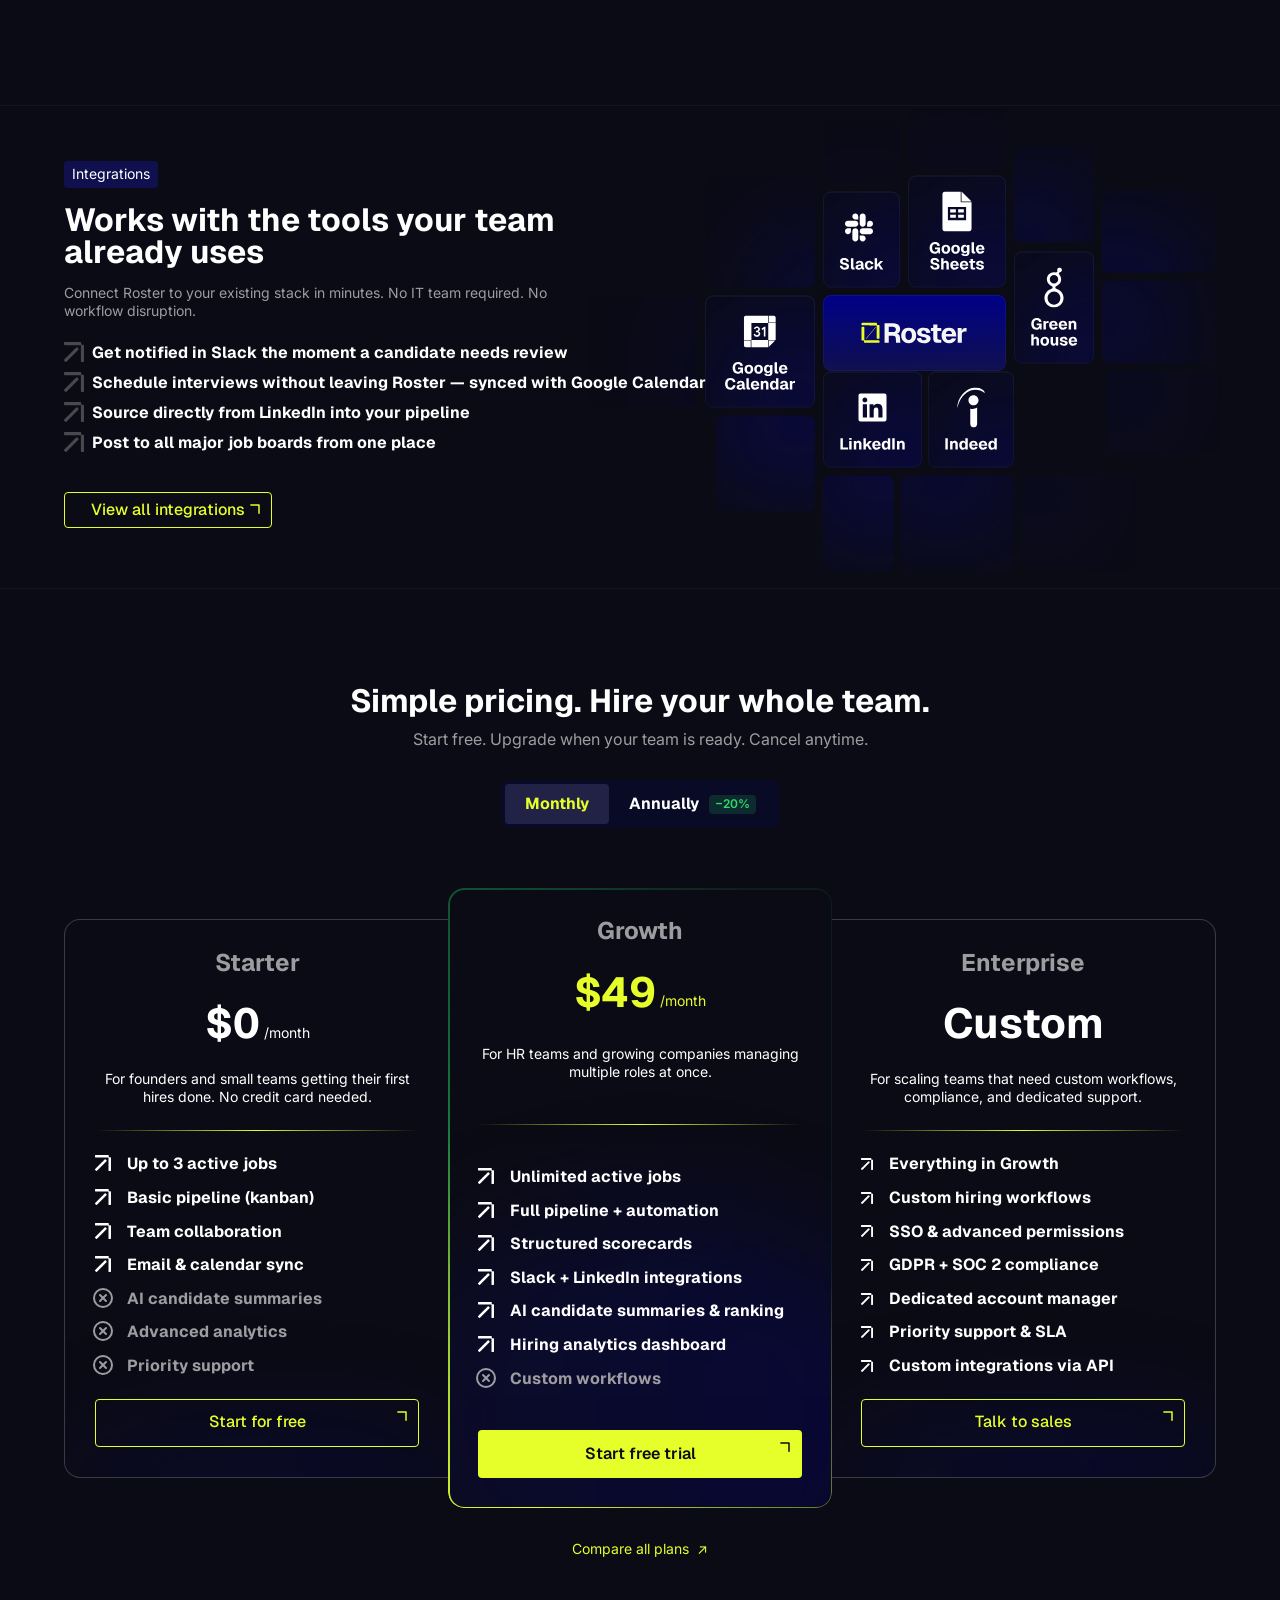
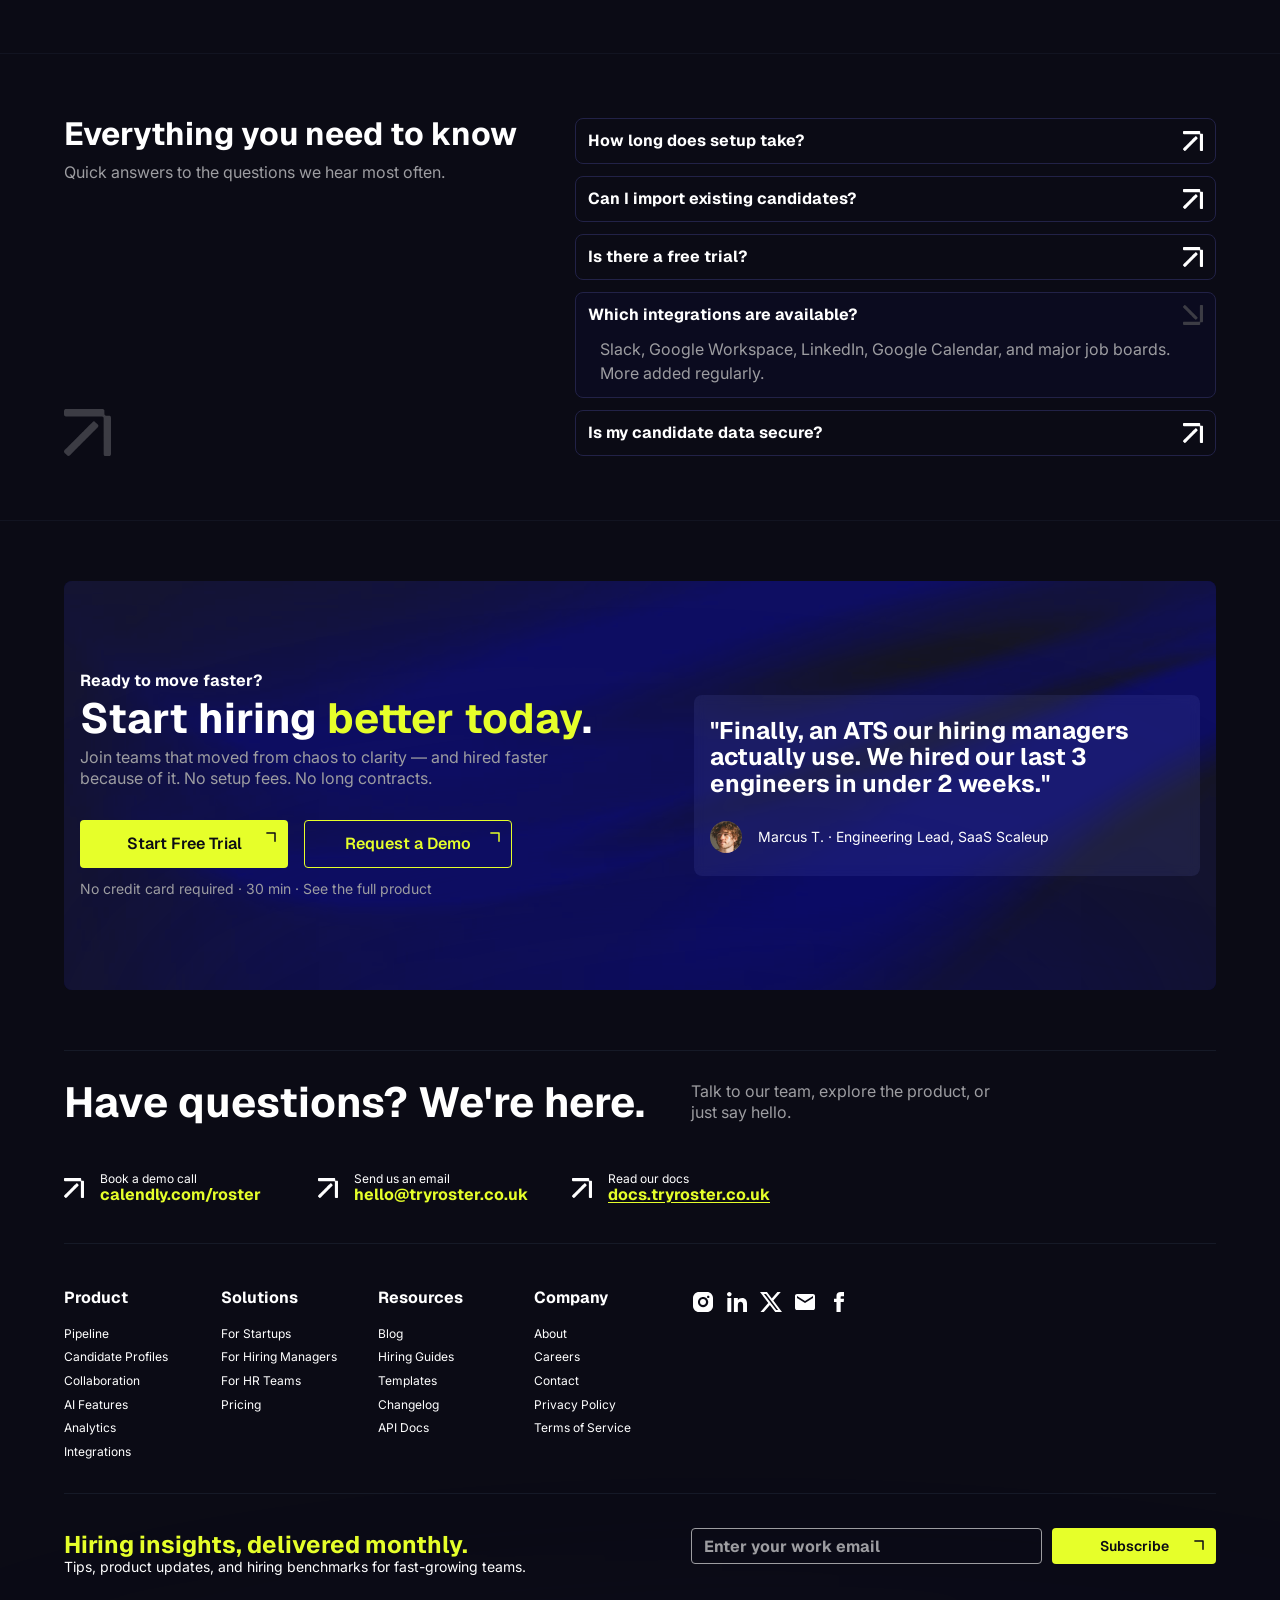
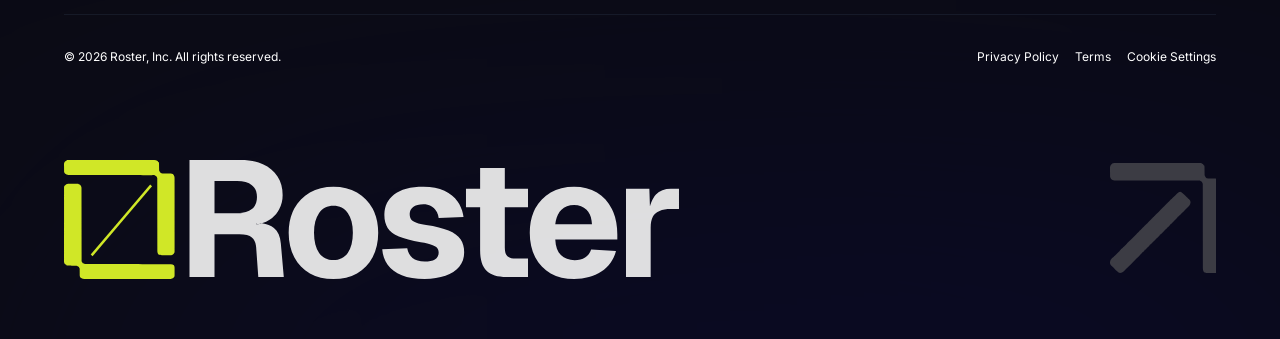
==== commit 1db23105: "Add files via upload" ====
--- a/roster/index.html
+++ b/roster/index.html
@@ -266,7 +266,7 @@
       <p class="stmt__text" id="stmtA">Resumes in email, feedback in Slack, stages in a spreadsheet — Roster brings <em>every candidate, scorecard and decision into one clear view.</em></p>
       <p class="stmt__text is-wait" id="stmtB">Your team leaves feedback in minutes, everyone sees the same pipeline, and you make the offer <em>before your best candidate says yes to someone else.</em></p>
     </div>
-    <a class="btn btn--primary btn--md stmt__btn" href="#">Start Free Trial
+    <a class="btn btn--primary btn--md stmt__btn" href="auth.html">Start Free Trial
         <svg class="btn__arrow" viewBox="0 0 20 20" fill="none" aria-hidden="true"><path d="M6.875 5H15V13.125" stroke="#0B0B15" stroke-width="1.5" stroke-linecap="round" stroke-linejoin="round"/></svg>
         <svg class="btn__arrow-hover" viewBox="0 0 24 24" fill="none" aria-hidden="true"><path d="M6 18L18 6" stroke="#232398" stroke-width="2" stroke-linecap="round" stroke-linejoin="round"/><path d="M8.25 6H18V15.75" stroke="#232398" stroke-width="2" stroke-linecap="round" stroke-linejoin="round"/></svg>
       </a>
@@ -319,10 +319,6 @@
               <span class="tag">Hiring Overview</span>
               <div class="tcard__copy"><h3 class="tcard__title">Know what needs you —<br>before your first coffee.</h3><p class="tcard__desc" style="max-width:395px">Pending reviews, today's interviews and every open role — on one home screen.</p></div>
             </div>
-            <a class="btn btn--secondary btn--sm" href="product.html#overview">See your day
-              <svg class="btn__arrow" viewBox="0 0 20 20" fill="none" aria-hidden="true"><path d="M6.875 5H15V13.125" stroke="#E6FF2A" stroke-width="1.5" stroke-linecap="round" stroke-linejoin="round"/></svg>
-              <svg class="btn__arrow-hover" viewBox="0 0 24 24" fill="none" aria-hidden="true"><path d="M6 18L18 6" stroke="#E6FF2A" stroke-width="1.5" stroke-linecap="round" stroke-linejoin="round"/><path d="M8.25 6H18V15.75" stroke="#E6FF2A" stroke-width="1.5" stroke-linecap="round" stroke-linejoin="round"/></svg>
-            </a>
           </div>
           <div class="ov">
             <div class="glow-y" style="left:29px;top:-1px;width:329px;height:271px" aria-hidden="true"></div>
@@ -362,10 +358,6 @@
               <span class="tag">Pipeline Management</span>
               <div class="tcard__copy"><h3 class="tcard__title">Every candidate.<br>One clear view.</h3><p class="tcard__desc" style="max-width:395px">Full visibility across all open roles without chasing updates in Slack or email.</p></div>
             </div>
-            <a class="btn btn--secondary btn--sm" href="product.html#pipeline">Explore Pipeline
-              <svg class="btn__arrow" viewBox="0 0 20 20" fill="none" aria-hidden="true"><path d="M6.875 5H15V13.125" stroke="#E6FF2A" stroke-width="1.5" stroke-linecap="round" stroke-linejoin="round"/></svg>
-              <svg class="btn__arrow-hover" viewBox="0 0 24 24" fill="none" aria-hidden="true"><path d="M6 18L18 6" stroke="#E6FF2A" stroke-width="1.5" stroke-linecap="round" stroke-linejoin="round"/><path d="M8.25 6H18V15.75" stroke="#E6FF2A" stroke-width="1.5" stroke-linecap="round" stroke-linejoin="round"/></svg>
-            </a>
           </div>
           <div class="shot" style="width:465px"><img src="assets/tool-pipeline.png" alt="Kanban pipeline: Applied, Screening, Interview" width="465" height="256"></div>
         </div>
@@ -379,10 +371,6 @@
               <span class="tag">Candidate Profiles</span>
               <div class="tcard__copy"><h3 class="tcard__title">Everything you need<br>to make a call.</h3><p class="tcard__desc">Review candidates and leave feedback in under 2 minutes — without a single email.</p></div>
             </div>
-            <a class="btn btn--secondary btn--sm btn--w208" href="product.html#candidates">See Candidate View
-              <svg class="btn__arrow" viewBox="0 0 20 20" fill="none" aria-hidden="true"><path d="M6.875 5H15V13.125" stroke="#E6FF2A" stroke-width="1.5" stroke-linecap="round" stroke-linejoin="round"/></svg>
-              <svg class="btn__arrow-hover" viewBox="0 0 24 24" fill="none" aria-hidden="true"><path d="M6 18L18 6" stroke="#E6FF2A" stroke-width="1.5" stroke-linecap="round" stroke-linejoin="round"/><path d="M8.25 6H18V15.75" stroke="#E6FF2A" stroke-width="1.5" stroke-linecap="round" stroke-linejoin="round"/></svg>
-            </a>
           </div>
           <div class="shot" style="width:467px"><img src="assets/tool-profiles.png" alt="Candidate list with stages, scores and next actions" width="467" height="250"></div>
         </div>
@@ -398,10 +386,6 @@
               <span class="tag">Team Collaboration</span>
               <div class="tcard__copy"><h3 class="tcard__title">Feedback that actually<br>reaches the decision.</h3><p class="tcard__desc" style="max-width:391px">Your small team moves like a coordinated hiring machine — no HR overhead.</p></div>
             </div>
-            <a class="btn btn--secondary btn--sm btn--w208" href="product.html#collaboration">Explore Collaboration
-              <svg class="btn__arrow" viewBox="0 0 20 20" fill="none" aria-hidden="true"><path d="M6.875 5H15V13.125" stroke="#E6FF2A" stroke-width="1.5" stroke-linecap="round" stroke-linejoin="round"/></svg>
-              <svg class="btn__arrow-hover" viewBox="0 0 24 24" fill="none" aria-hidden="true"><path d="M6 18L18 6" stroke="#E6FF2A" stroke-width="1.5" stroke-linecap="round" stroke-linejoin="round"/><path d="M8.25 6H18V15.75" stroke="#E6FF2A" stroke-width="1.5" stroke-linecap="round" stroke-linejoin="round"/></svg>
-            </a>
           </div>
           <div class="shot collab-shot" style="width:457px;top:22px"><img src="assets/tool-collab.png" alt="Sarah Chen: scorecard, team feedback and candidate card" width="457" height="250"></div>
         </div>
--- a/roster/styles.css
+++ b/roster/styles.css
@@ -883,3 +883,82 @@
 .compare__more span{display:inline-block;margin-left:4px}
 
 @media (max-width:760px){.frag__row > .card:first-child{--fx:-40px}.frag__row > .card:last-child{--fx:40px}}
+
+/* ===== Mobile / tablet menu (burger) — built by main.js from the desktop nav ===== */
+.burger{display:none;position:relative;width:40px;height:40px;flex-shrink:0;border:1px solid rgba(154,201,255,.18);border-radius:4px;background:rgba(11,11,21,.4);cursor:pointer;z-index:62}
+.burger span{position:absolute;left:10px;right:10px;height:1.5px;border-radius:2px;background:#fff;transition:transform .45s cubic-bezier(.65,0,.35,1),opacity .25s ease,top .45s cubic-bezier(.65,0,.35,1),background-color .3s ease}
+.burger span:nth-child(1){top:13px}.burger span:nth-child(2){top:19px;right:16px}.burger span:nth-child(3){top:25px}
+.menu-open .burger{border-color:rgba(230,255,42,.5)}
+.menu-open .burger span{background:var(--content-brand)}
+.menu-open .burger span:nth-child(1){top:19px;transform:rotate(45deg)}
+.menu-open .burger span:nth-child(2){opacity:0;transform:translateX(8px)}
+.menu-open .burger span:nth-child(3){top:19px;transform:rotate(-45deg)}
+@media (max-width:1100px){ .burger{display:block} }
+
+.mmenu{position:fixed;inset:0;z-index:49;display:flex;flex-direction:column;padding:96px 20px 28px;overflow-y:auto;
+  background:radial-gradient(90% 50% at 85% 0%,rgba(0,0,135,.55),transparent 70%),radial-gradient(60% 40% at 10% 100%,rgba(230,255,42,.08),transparent 70%),#0B0B15;
+  clip-path:circle(0 at var(--mx,calc(100% - 40px)) var(--my,40px));visibility:hidden;
+  transition:clip-path .7s cubic-bezier(.65,0,.35,1),visibility 0s linear .7s}
+.menu-open .mmenu{clip-path:circle(150% at var(--mx,calc(100% - 40px)) var(--my,40px));visibility:visible;transition:clip-path .7s cubic-bezier(.65,0,.35,1)}
+.menu-open{overflow:hidden}
+.menu-open .navbar{background:transparent!important;box-shadow:none!important;-webkit-backdrop-filter:none;backdrop-filter:none}
+.mmenu__list{list-style:none;margin:0;padding:0;display:flex;flex-direction:column}
+.mmenu__list > li{border-bottom:1px solid rgba(154,201,255,.1)}
+.mmenu__link{width:100%;display:flex;align-items:center;justify-content:space-between;padding:18px 2px;background:none;border:0;color:#fff;text-decoration:none;
+  font:700 30px/1.1 "Geist",sans-serif;letter-spacing:-.6px;cursor:pointer;text-align:left}
+.mmenu__link svg{width:22px;height:22px;flex-shrink:0;color:var(--content-secondary);transition:transform .35s cubic-bezier(.65,0,.35,1),color .25s ease}
+.mmenu__link.is-current,.mmenu__link:hover{color:var(--content-brand)}
+.mmenu__link:hover svg{color:var(--content-brand);transform:translate(2px,-2px)}
+.mmenu__acc[aria-expanded="true"] svg{transform:rotate(180deg);color:var(--content-brand)}
+.mmenu__sub{display:grid;grid-template-rows:0fr;transition:grid-template-rows .45s cubic-bezier(.65,0,.35,1)}
+.mmenu__sub > div{overflow:hidden}
+.mmenu__acc[aria-expanded="true"] + .mmenu__sub{grid-template-rows:1fr}
+.mmenu__sub a{display:flex;flex-direction:column;gap:3px;padding:10px 0 10px 14px;margin-bottom:6px;border-left:2px solid rgba(230,255,42,.35);text-decoration:none;color:#fff}
+.mmenu__sub a b{font:600 17px "Geist",sans-serif}
+.mmenu__sub a small{font:400 13px "Inter",sans-serif;color:var(--content-secondary)}
+.mmenu__sub a[aria-current="page"] b{color:var(--content-brand)}
+.mmenu__cta{margin-top:auto;padding-top:28px;display:flex;flex-direction:column;gap:12px}
+.mmenu__cta .btn{width:100%;height:48px;font-size:16px}
+.mmenu__demo{align-self:center;padding:6px;font:500 14px "Inter",sans-serif;color:var(--content-secondary);text-decoration:none}
+.mmenu__demo:hover{color:var(--content-brand)}
+/* stagger in */
+.mmenu__list > li,.mmenu__cta > *{opacity:0;transform:translateY(24px);transition:opacity .4s ease,transform .6s cubic-bezier(.22,1,.36,1)}
+.menu-open .mmenu__list > li,.menu-open .mmenu__cta > *{opacity:1;transform:none;transition-delay:calc(.22s + var(--k,0) * 60ms)}
+@media (prefers-reduced-motion: reduce){ .mmenu,.mmenu__list > li,.mmenu__cta > *,.burger span{transition:none!important} }
+.menu-open .navbar__actions > .btn{opacity:0;pointer-events:none}
+.navbar__actions > .btn{transition:opacity .3s ease}
+
+/* ===== Mobile polish (iPhone 15 Pro etc.) ===== */
+@media (max-width:760px){
+  /* hero: real window + floating widgets instead of a flat image */
+  .showcase{height:310px}
+  .showcase__window{display:flex;width:92%;top:18px;left:50%;padding:5px;gap:5px;border-radius:10px;transform:translateX(-50%) translateY(calc(var(--enter,0px) + var(--win-y,0px)))}
+  .showcase .window__bar{height:10px}
+  .showcase .window__bar svg{width:34px;height:10px}
+  .showcase .window__url{width:120px;font-size:7px;padding:0 6px}
+  .showcase .window__screen{width:100%;height:auto;border-radius:2px}
+  .showcase .window__screen img{width:100%;display:block}
+  .showcase__mobile{display:none!important}
+  .float{display:block}
+  .float--needs{left:3%;top:50%;width:46%}
+  .float--role{left:auto;right:3%;top:60%;width:44%}
+  /* text-fill block: calmer size */
+  .trust__left{width:calc(100% - 40px);gap:20px}
+  .trust__text{font-size:26px;line-height:1.22;letter-spacing:-.5px}
+  .trust__arrow,.trust__arrow-wrap{width:26px;height:26px}
+  /* stats: 2×2 grid, everything aligned to the same left edge */
+  .trust__stats{width:calc(100% - 40px);align-self:center;gap:20px}
+  .trust__stats-row{gap:0}
+  .stat{justify-content:flex-start;padding-left:18px}
+  .trust__stats-row .stat:first-child{padding-left:0}
+  .stat__inner{gap:6px}
+  .stat__num{font-size:30px}
+  .stat__label{font-size:14px;width:auto!important;max-width:140px;color:var(--content-secondary)}
+  .trust__vdiv{left:50%;height:100%}
+  .trust__hdiv{width:100%}
+  .trust__stats-row .stat{flex:0 0 50%}
+  .trust__stats-row .stat:last-child{padding-left:18px}
+  /* full-width CTAs inside content */
+  .stmt__btn,.cta .btn,.tools__cta{width:100%!important}
+  .tools__head{align-self:stretch;width:100%}
+}
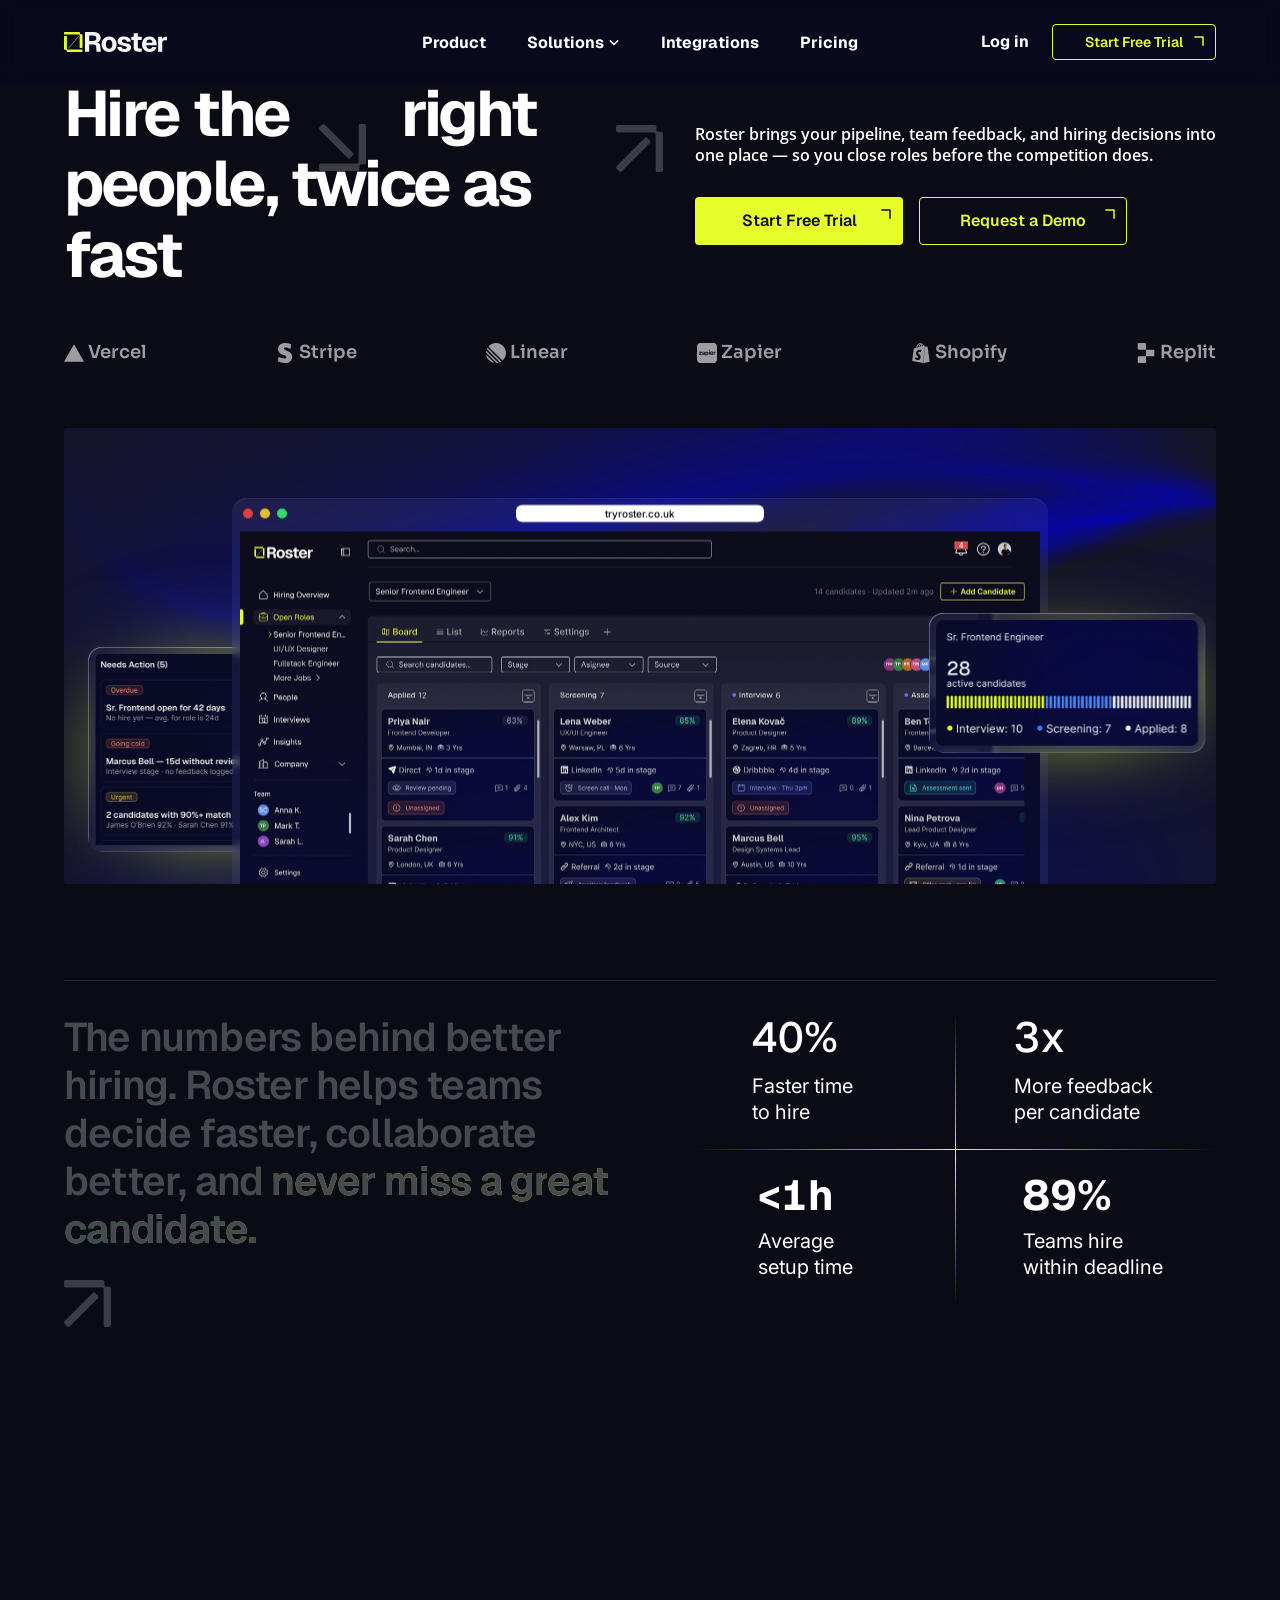
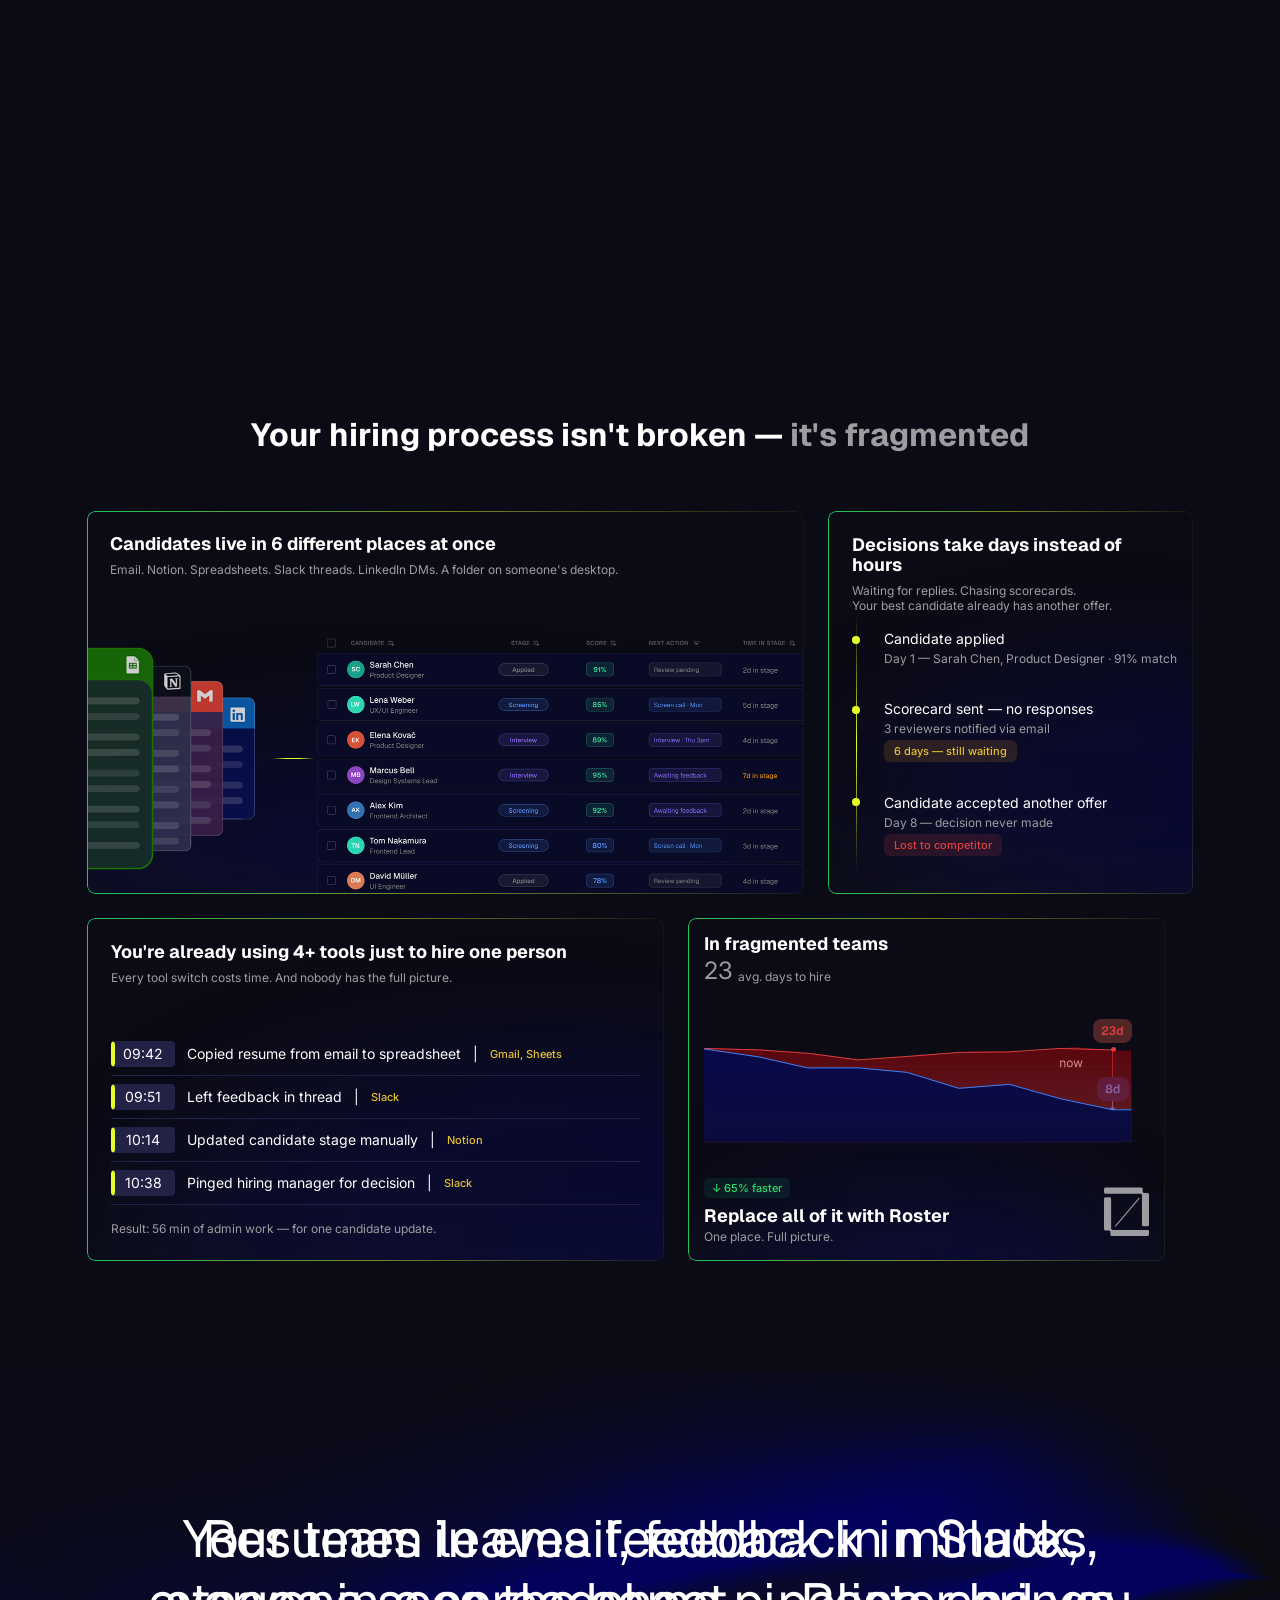
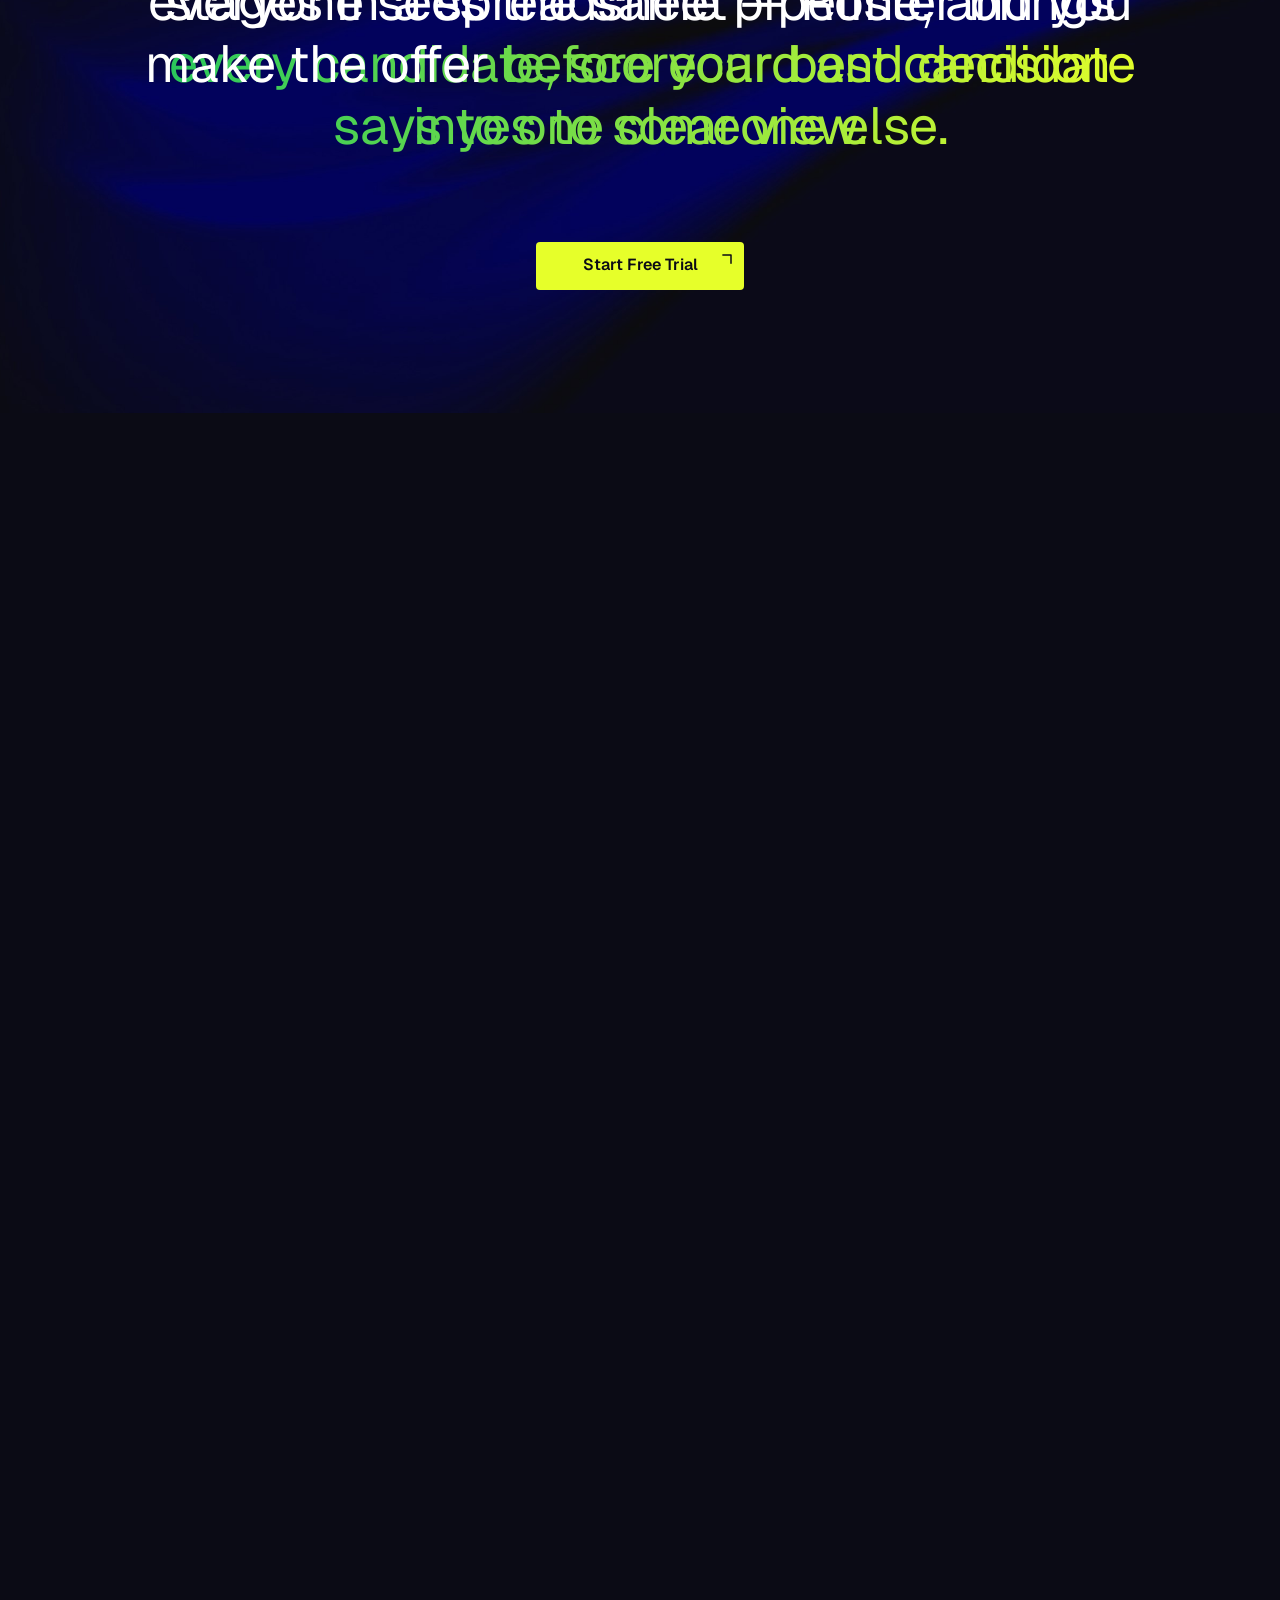
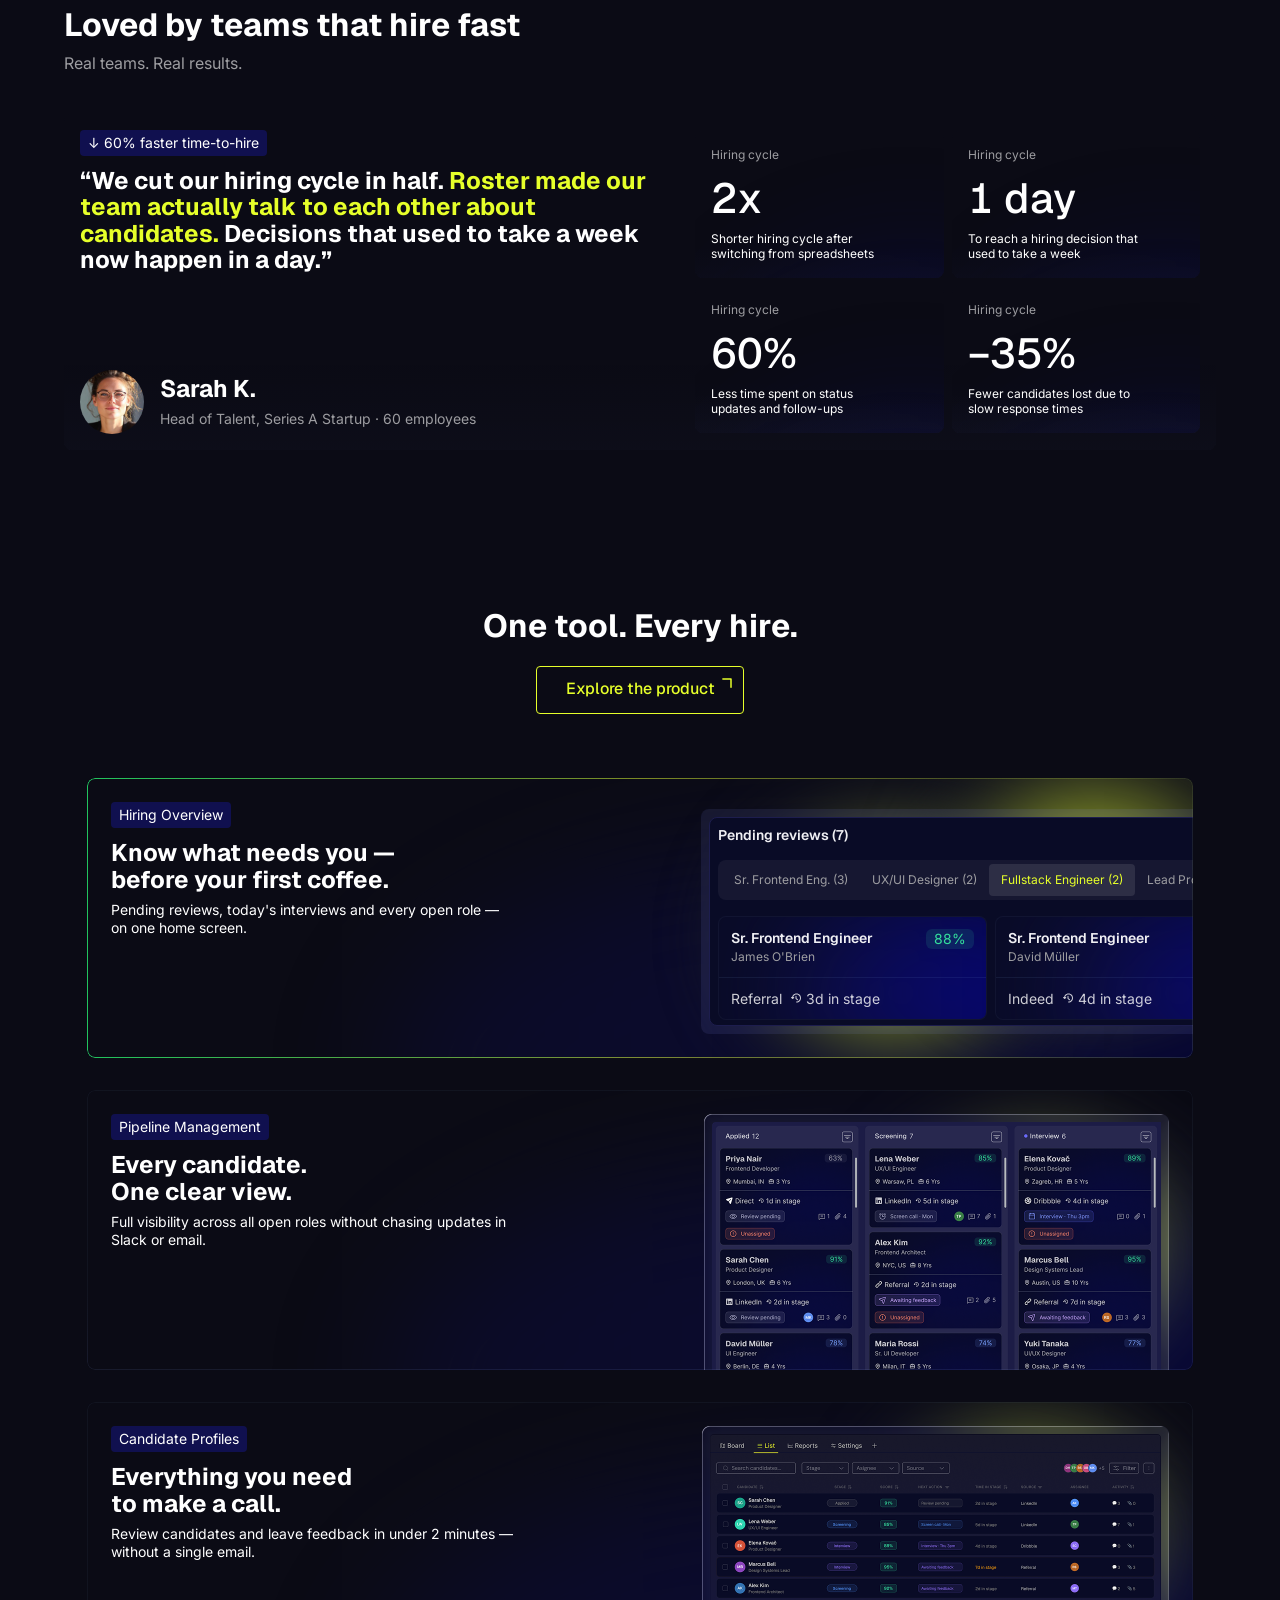
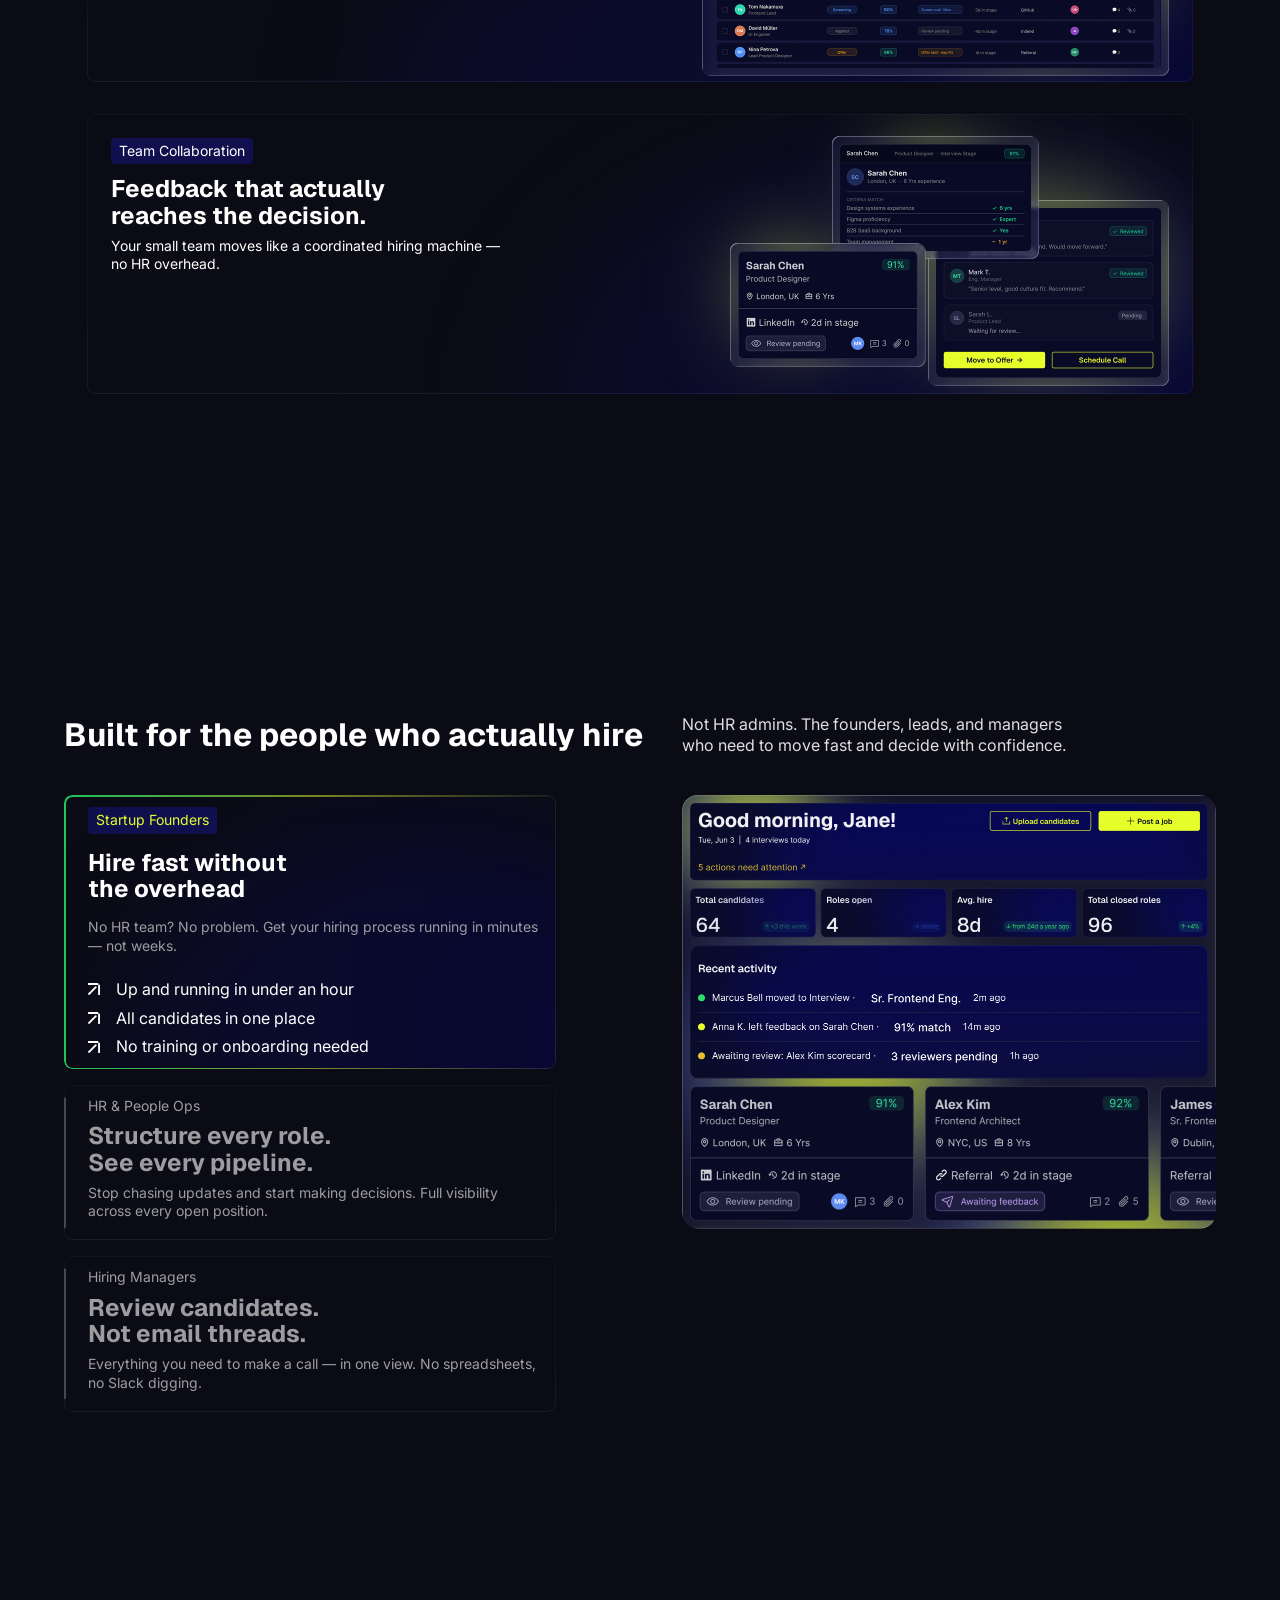
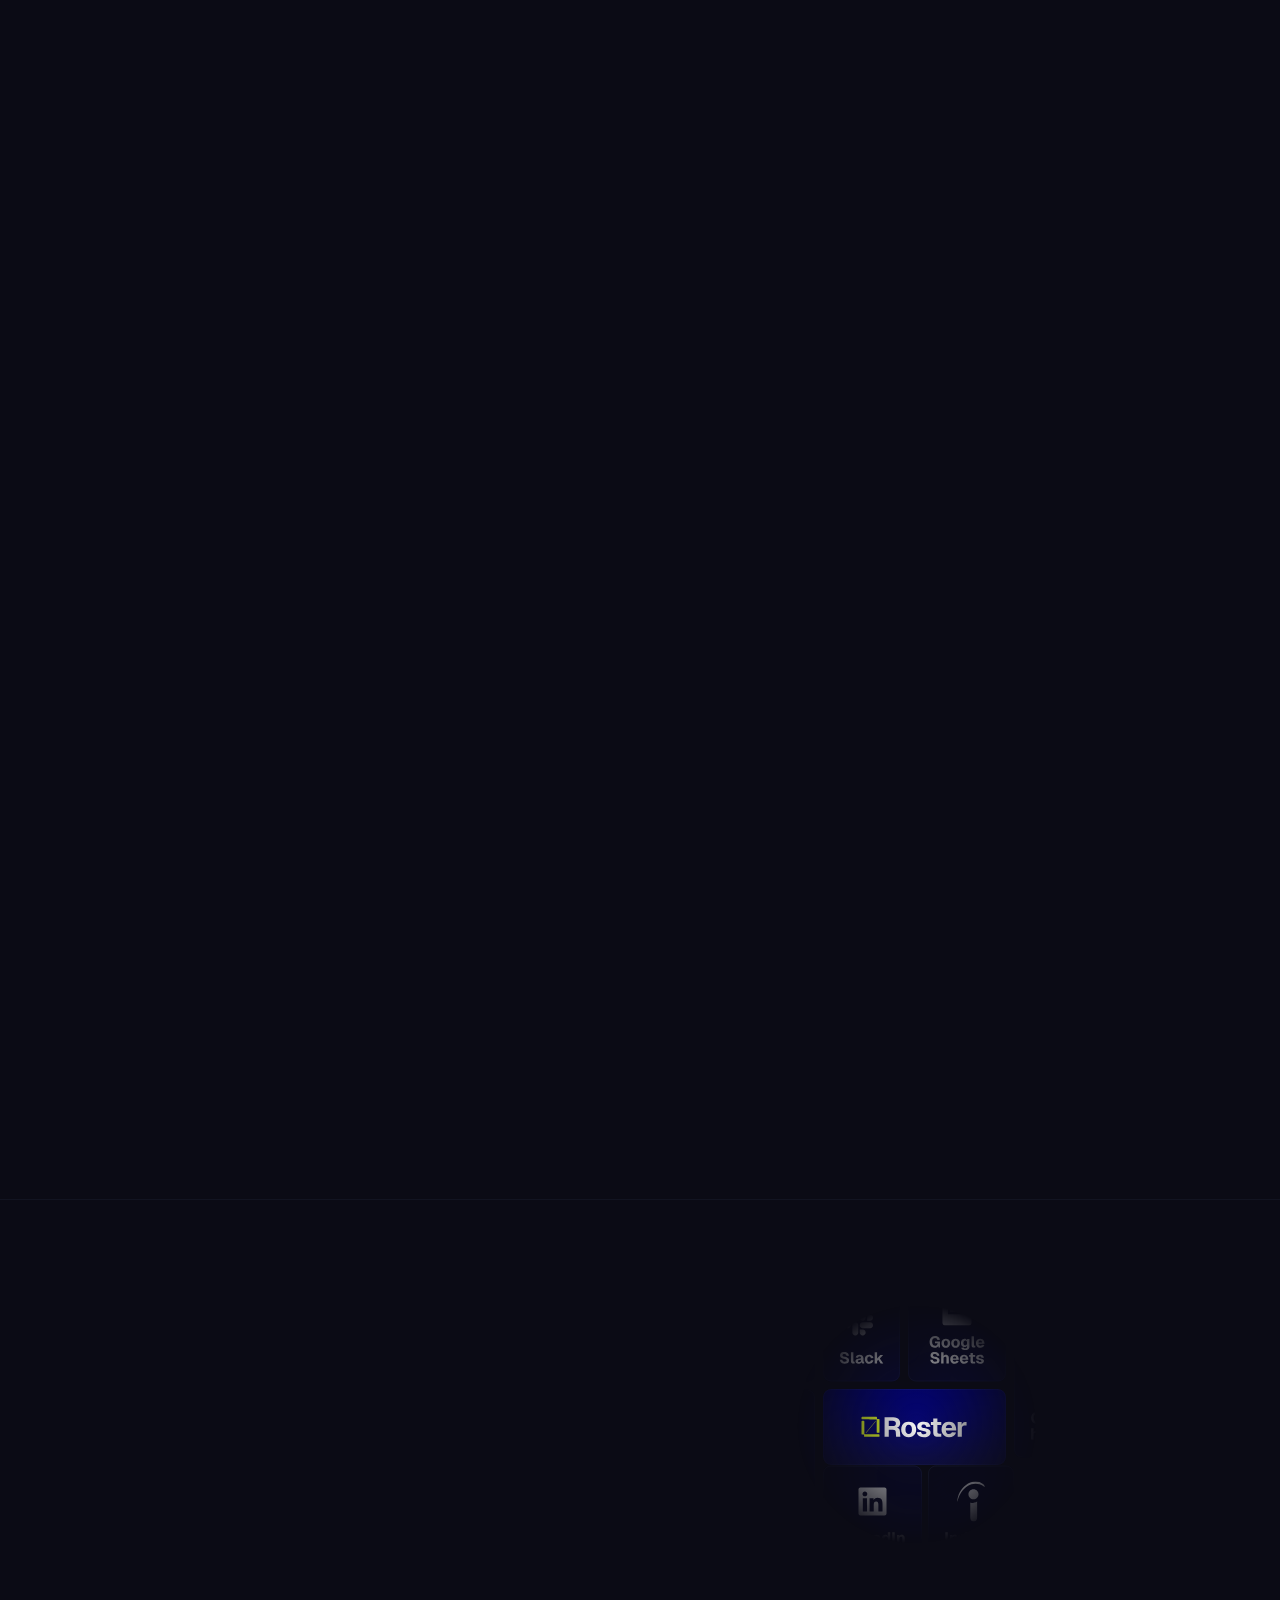
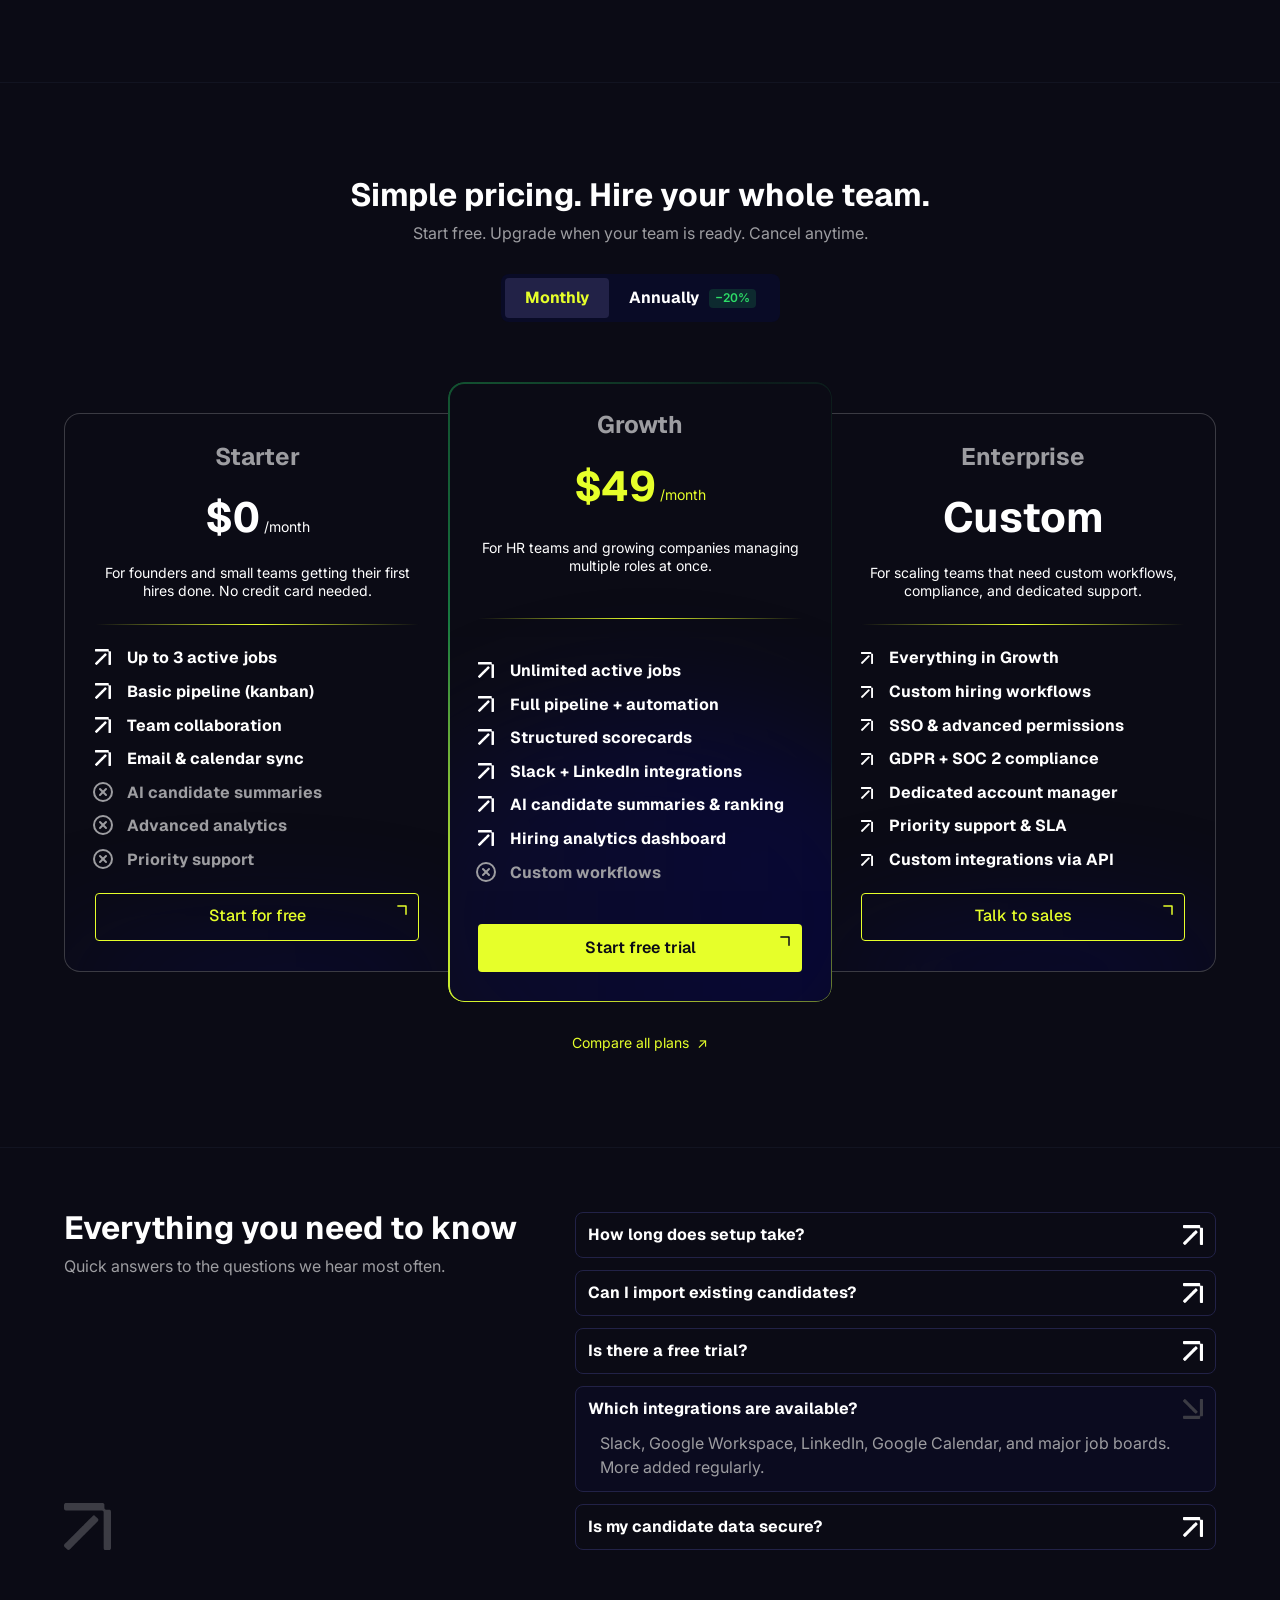
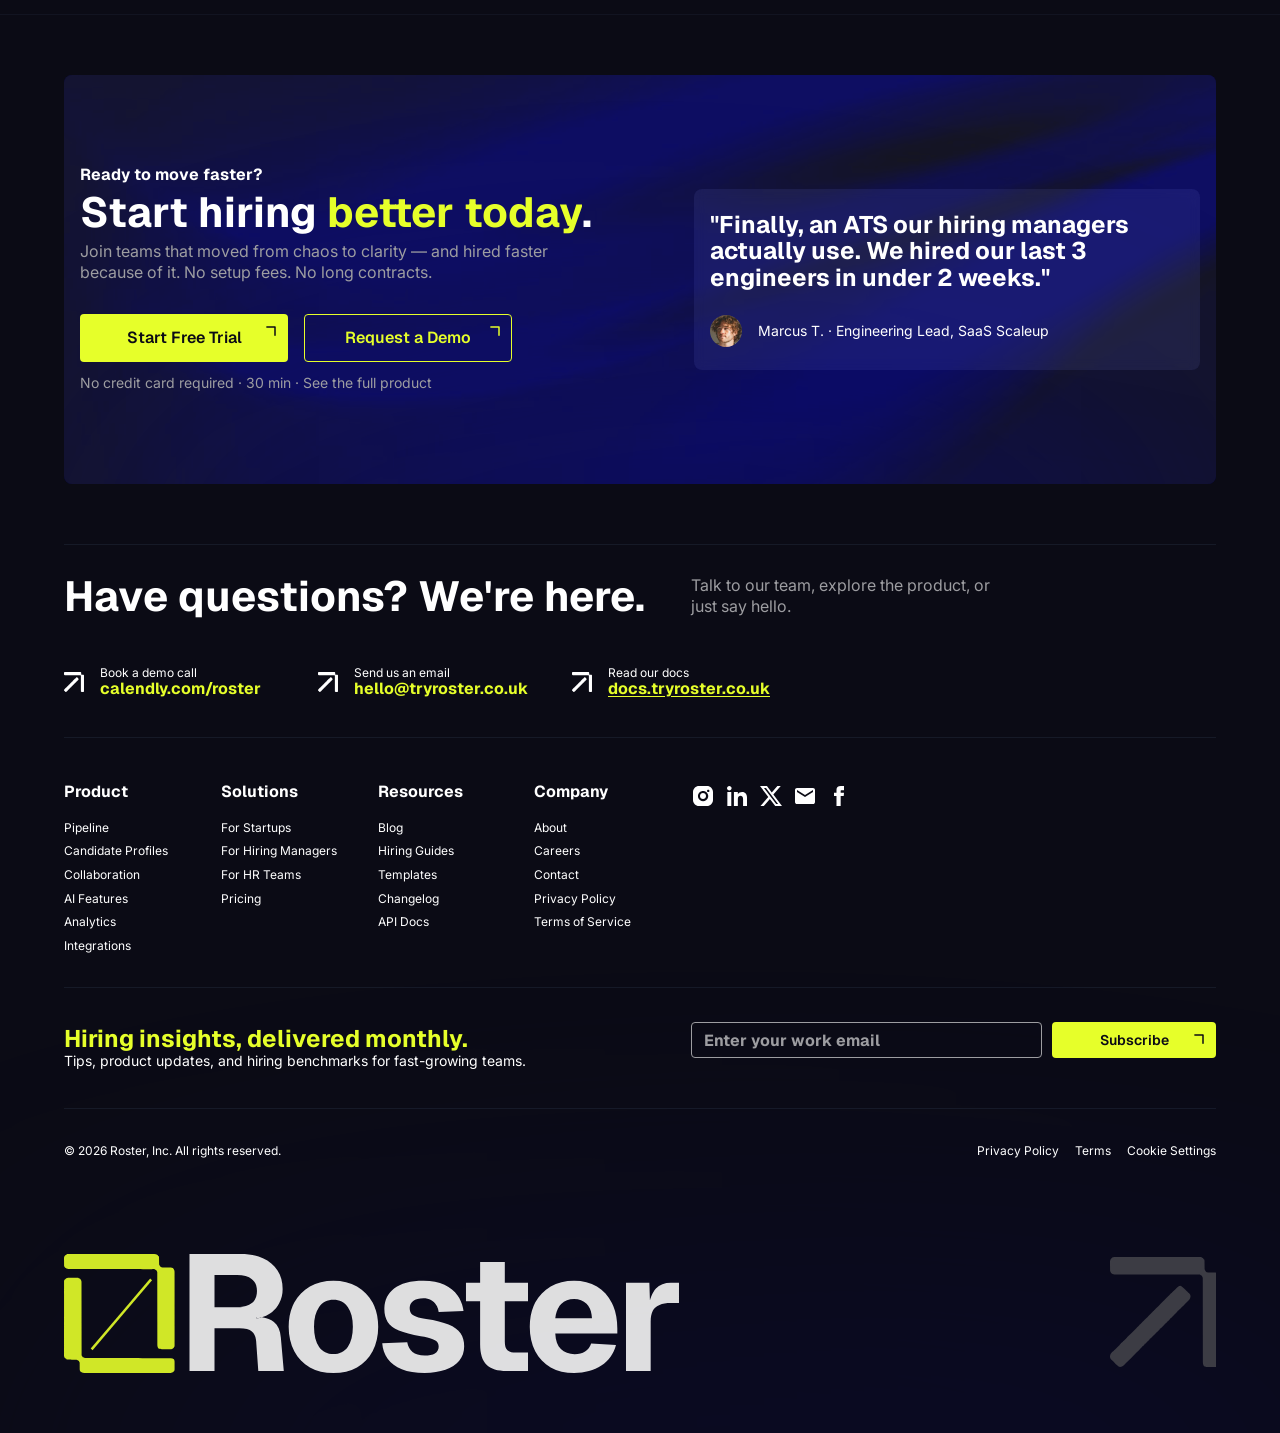
==== commit 109e9848: "Add files via upload" ====
--- a/roster/index.html
+++ b/roster/index.html
@@ -62,6 +62,8 @@
 </header>
 
 <main class="top">
+  <!-- Hero + logos/window + numbers: pinned together while the numbers text fills on scroll -->
+  <div class="intro-pin" id="introPin"><div class="intro-pin__stick" id="introStick">
   <!-- ===== Hero (Figma: Hero 02/Desktop/Light 2062:8093) ===== -->
   <section class="hero">
     <div class="hero__content">
@@ -148,7 +150,6 @@
     </div>
   </section>
   <!-- ===== Trustbadg (Figma 2068:10569) ===== -->
-  <div class="trust-pin" id="trustPin">
   <section class="trust" id="trust">
     <div class="trust__line" aria-hidden="true"></div>
     <div class="trust__row">
@@ -170,7 +171,8 @@
       </div>
     </div>
   </section>
-    <div class="trust-pin__space" aria-hidden="true"></div>
+  </div>
+  <div class="intro-pin__space" id="introSpace" aria-hidden="true"></div>
   </div>
   <!-- ===== Fragmented (Figma 2072:10601) ===== -->
   <section class="frag" data-observe>
--- a/roster/styles.css
+++ b/roster/styles.css
@@ -138,11 +138,15 @@
 .glow-y--r{left:70.98%;top:42.76%;width:31.47%;height:31.36%;animation-delay:-2s}
 @keyframes glow-pulse{0%,100%{opacity:.7}50%{opacity:.5}}
 
+/* ===== Intro pin: hero + window + numbers stay on screen together while the text fills ===== */
+.intro-pin{width:100%;position:relative}
+.intro-pin__stick{position:sticky;top:var(--intro-top,0px);width:100%;display:flex;flex-direction:column;align-items:center;gap:32px}
+.intro-pin__space{height:var(--intro-space,60vh)}
 /* ===== Trustbadg (Figma 2068:10569) ===== */
 /* pin track: the section sticks while the text fills, the spacer gives it scroll distance */
 .trust-pin{width:100%;position:relative}
-.trust-pin__space{height:var(--pin-dist,110vh)}
-.trust{position:sticky;top:var(--pin-top,84px);margin:0 auto;width:100%;max-width:calc(var(--container) + var(--gutter)*2);padding:80px var(--gutter);display:flex;flex-direction:column;gap:32px}
+.trust-pin__space{height:var(--pin-dist,0px)}
+.trust{position:relative;margin:0 auto;width:100%;max-width:calc(var(--container) + var(--gutter)*2);padding:64px var(--gutter) 40px;display:flex;flex-direction:column;gap:32px}
 .trust__line{height:1px;background:#222247;transform-origin:left;transform:scaleX(var(--line,0));transition:transform 1.2s var(--ease-out)}
 .trust__row{display:flex;align-items:flex-start;justify-content:space-between;gap:48px}
 .trust__left{width:670px;flex-shrink:1;align-self:stretch;display:flex;flex-direction:column;justify-content:space-between;gap:27px}
@@ -695,6 +699,8 @@
   .stmt{position:relative;top:auto}
   .chart2__series{clip-path:none!important}
   .trust{position:relative;top:auto}
+  .intro-pin__stick{position:relative;top:auto}
+  .intro-pin__space{height:0!important}
   .frag *, .frag .card{transition:none!important;animation:none!important;opacity:1!important;transform:none!important}
   .loved *, .loved .sec-head{transition:none!important;opacity:1!important;transform:none!important}
   .tcard{position:relative;top:auto;margin-top:24px;filter:none!important;transform:none!important}
@@ -788,8 +794,11 @@
   .logos__item.is-dup{display:flex}
   .logos .reveal{transition-delay:0s}
   .trust-pin{order:5}
-  .trust-pin__space{height:var(--pin-dist-m,100vh)}
-  .trust{padding:40px 0 80px;gap:32px;max-width:none;overflow:hidden}
+  .intro-pin{order:1}
+  .intro-pin__stick{gap:40px}
+  .intro-pin .trust{order:5}
+  .trust-pin__space{height:var(--pin-dist-m,0px)}
+  .trust{padding:40px 0 40px;gap:32px;max-width:none;overflow:hidden}
   .trust__row{gap:60px}
   .trust__left{width:min(316px,calc(100% - 48px));gap:28px}
   .trust__text{font-size:32px;letter-spacing:-.64px}
